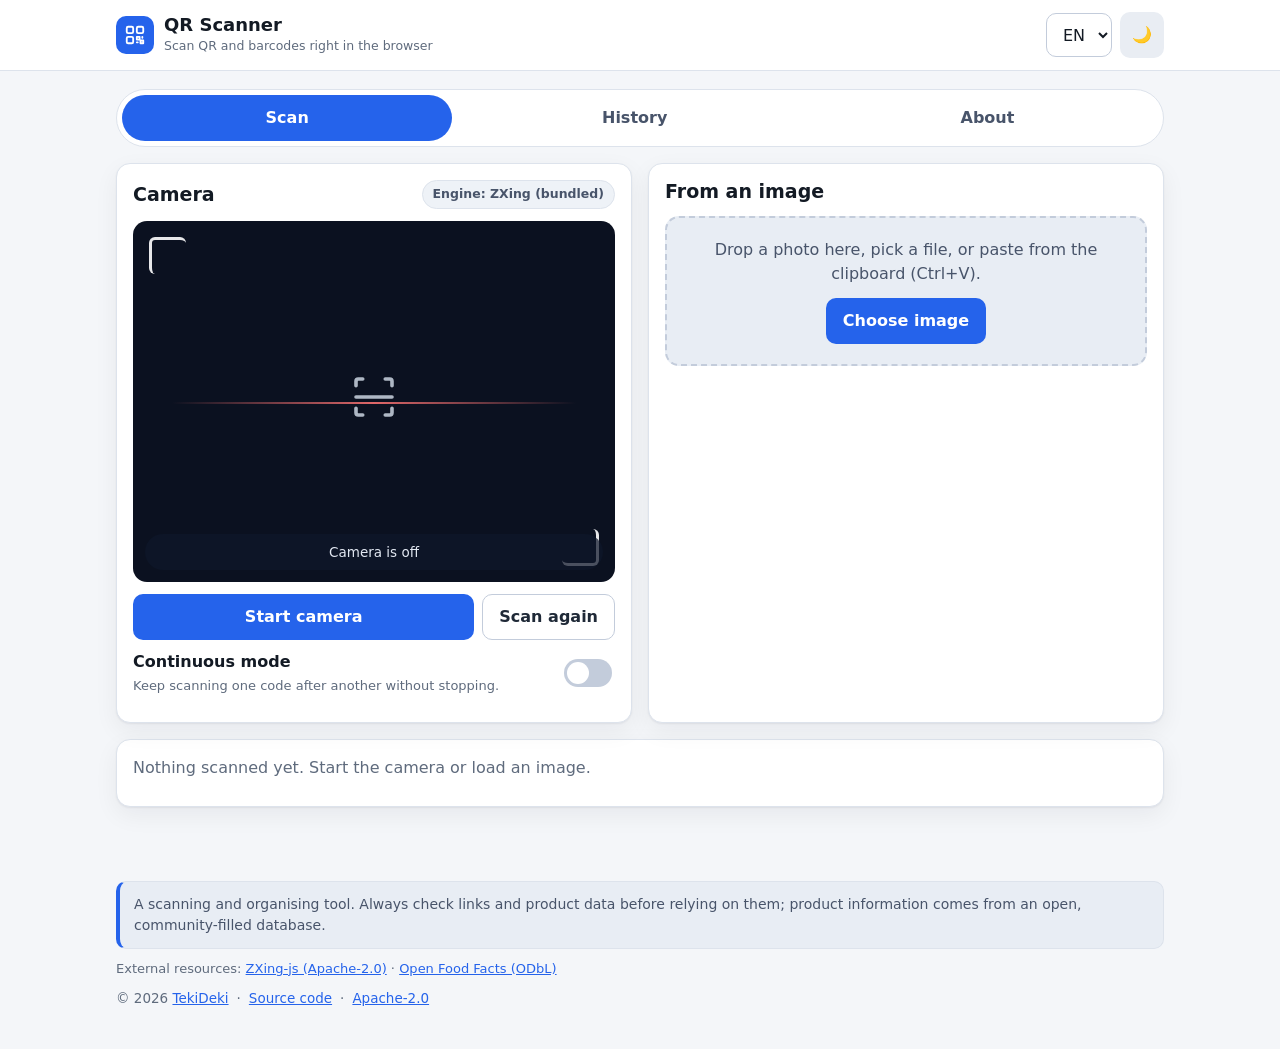
==== index.html @ 5eded7f5 "QR Scanner 1.0: universal QR and barcode scanner with Open Food Facts enrichment Single-file offline" ====
<!DOCTYPE html>
<html lang="en">
<head>
<meta charset="utf-8">
<meta name="viewport" content="width=device-width, initial-scale=1, viewport-fit=cover">
<title>QR Scanner - TekiDeki</title>
<meta name="description" content="Scan QR codes and barcodes in the browser, with product information from Open Food Facts. Local history, offline PWA, four languages.">
<meta name="author" content="TekiDeki">
<meta name="color-scheme" content="light dark">
<meta name="theme-color" content="#f4f6f9">
<meta name="format-detection" content="telephone=no">
<link rel="canonical" href="https://tekideki.github.io/QR-Scanner/">
<link rel="alternate" hreflang="ro" href="https://tekideki.github.io/QR-Scanner/?lang=ro">
<link rel="alternate" hreflang="en" href="https://tekideki.github.io/QR-Scanner/?lang=en">
<link rel="alternate" hreflang="sr-Latn" href="https://tekideki.github.io/QR-Scanner/?lang=sr-Latn">
<link rel="alternate" hreflang="sr-Cyrl" href="https://tekideki.github.io/QR-Scanner/?lang=sr-Cyrl">
<link rel="alternate" hreflang="x-default" href="https://tekideki.github.io/QR-Scanner/">
<link rel="icon" href="./favicon.ico" sizes="any">
<link rel="icon" href="./icon-192.png" type="image/png" sizes="192x192">
<link rel="apple-touch-icon" href="./apple-touch-icon.png">
<link rel="manifest" href="./manifest.json">
<meta property="og:type" content="website">
<meta property="og:site_name" content="QR Scanner - TekiDeki">
<meta property="og:title" content="QR Scanner - TekiDeki">
<meta property="og:description" content="Scan QR codes and barcodes in the browser, with product information from Open Food Facts. Local history, offline PWA, four languages.">
<meta property="og:url" content="https://tekideki.github.io/QR-Scanner/">
<meta property="og:image" content="https://tekideki.github.io/QR-Scanner/og-image.png">
<meta property="og:image:width" content="1200">
<meta property="og:image:height" content="630">
<meta property="og:locale" content="ro_RO">
<meta property="og:locale:alternate" content="en_GB">
<meta name="twitter:card" content="summary_large_image">
<meta name="twitter:title" content="QR Scanner - TekiDeki">
<meta name="twitter:description" content="Scan QR codes and barcodes in the browser, with product information from Open Food Facts.">
<meta name="twitter:image" content="https://tekideki.github.io/QR-Scanner/og-image.png">
<script type="application/ld+json">
{
  "@context": "https://schema.org",
  "@type": "WebApplication",
  "name": "QR Scanner",
  "url": "https://tekideki.github.io/QR-Scanner/",
  "description": "Browser QR and barcode scanner with local history, offline support and optional product information from Open Food Facts.",
  "applicationCategory": "UtilitiesApplication",
  "operatingSystem": "Any",
  "browserRequirements": "Requires JavaScript. Camera scanning needs a secure context (HTTPS).",
  "softwareVersion": "1.0",
  "isAccessibleForFree": true,
  "inLanguage": ["ro", "en", "sr-Latn", "sr-Cyrl"],
  "featureList": [
    "QR and barcode scanning with the camera (native BarcodeDetector where available, bundled ZXing otherwise)",
    "Scanning from images: file picker, drag and drop, clipboard paste",
    "Content type detection: link, WiFi, contact, email, phone, SMS, location, product",
    "Product information from Open Food Facts with local cache and offline fallback",
    "Local scan history with search, filters, JSON export and import",
    "Installable offline PWA in four languages"
  ],
  "author": { "@type": "Person", "name": "Kristian Mario Miskovic", "alternateName": "TekiDeki", "url": "https://github.com/TekiDeki" },
  "license": "https://www.apache.org/licenses/LICENSE-2.0",
  "offers": { "@type": "Offer", "price": "0", "priceCurrency": "EUR" }
}
</script>
<script>
/* Applied before the first paint: saved or system theme, with no flash. */
(function () {
  try {
    var dark = null;
    var raw = localStorage.getItem('qr_scanner_settings_v1');
    if (raw) { var parsed = JSON.parse(raw); if (parsed && typeof parsed.dark === 'boolean') dark = parsed.dark; }
    if (dark === null) dark = !!(window.matchMedia && window.matchMedia('(prefers-color-scheme: dark)').matches);
    document.documentElement.setAttribute('data-theme', dark ? 'dark' : 'light');
    var meta = document.querySelector('meta[name="theme-color"]');
    if (meta) meta.setAttribute('content', dark ? '#0f172a' : '#f4f6f9');
  } catch (e) {}
})();
</script>
<style>
/* QR-Scanner · TekiDeki - single-file application styles
 * SPDX-License-Identifier: Apache-2.0
 * Copyright 2026 Kristian Mario Miskovic (TekiDeki)
 */
/* hidden must win over component display rules (buttons are flex/inline-flex) */
[hidden] { display: none !important; }

:root {
  --primary: #2563eb;
  --primary-hover: #1d4ed8;
  --primary-soft: #dbeafe;
  --accent-ink: #1e40af;
  --bg: #f4f6f9;
  --bg-soft: #e8edf4;
  --card-bg: #ffffff;
  --link: #2563eb;
  --link-hover: #1d4ed8;
  --text: #131a24;
  --text-soft: #48546a;
  --text-muted: #5f6b7d;
  --border: #dde3ec;
  --border-strong: #c3ccdb;
  --secondary: #e9edf3;
  --secondary-text: #1f2937;
  --danger: #dc2626;
  --danger-hover: #b91c1c;
  --danger-bg: #fee2e2;
  --danger-text: #7f1d1d;
  --danger-border: #fca5a5;
  --pos: #15803d;
  --neg: #b91c1c;
  --warn-bg: #fef3c7;
  --warn-text: #78350f;
  --warn-border: #fcd34d;
  --info-bg: #e0e7ff;
  --info-text: #312e81;
  --info-border: #a5b4fc;
  --tag-bg: #eef2f7;
  --shadow: 0 1px 2px rgba(15, 23, 42, 0.06), 0 8px 24px rgba(15, 23, 42, 0.06);
  --radius: 14px;
  --radius-sm: 10px;
  --scanner-frame: rgba(255, 255, 255, 0.9);
  color-scheme: light;
}

[data-theme="dark"] {
  --primary: #2f6fe4;
  --primary-hover: #285fcc;
  --primary-soft: #1e3a8a;
  --accent-ink: #dbeafe;
  --bg: #0f172a;
  --bg-soft: #131f36;
  --card-bg: #18213a;
  --link: #8ab4f8;
  --link-hover: #a5c8ff;
  --text: #e9eef7;
  --text-soft: #b6c1d6;
  --text-muted: #8b97ad;
  --border: #27324e;
  --border-strong: #3a4767;
  --secondary: #24304c;
  --secondary-text: #e9eef7;
  --danger: #dc2626;
  --danger-hover: #b91c1c;
  --danger-bg: #4c1d1d;
  --danger-text: #fecaca;
  --danger-border: #7f1d1d;
  --pos: #4ade80;
  --neg: #fca5a5;
  --warn-bg: #453208;
  --warn-text: #fde68a;
  --warn-border: #a16207;
  --info-bg: #24304c;
  --info-text: #c7d2fe;
  --info-border: #4f46e5;
  --tag-bg: #23304d;
  --shadow: 0 1px 2px rgba(0, 0, 0, 0.4), 0 10px 30px rgba(0, 0, 0, 0.35);
  --scanner-frame: rgba(255, 255, 255, 0.85);
  color-scheme: dark;
}

* { box-sizing: border-box; }

html { scroll-behavior: smooth; }

body {
  margin: 0;
  background: var(--bg);
  color: var(--text);
  font-family: system-ui, -apple-system, "Segoe UI", Roboto, "Helvetica Neue", Arial, sans-serif;
  font-size: 16px;
  line-height: 1.5;
  -webkit-text-size-adjust: 100%;
}

h1, h2, h3 { line-height: 1.25; margin: 0 0 10px; }
h1 { font-size: 22px; }
h2 { font-size: 19px; }
h3 { font-size: 16px; }
p { margin: 0 0 10px; }
a { color: var(--link); }
a:hover { color: var(--link-hover); }

.sr-only {
  position: absolute; width: 1px; height: 1px; padding: 0; margin: -1px;
  overflow: hidden; clip: rect(0 0 0 0); white-space: nowrap; border: 0;
}

.skip-link {
  position: absolute; left: -9999px; top: 0; z-index: 400;
  background: var(--primary); color: #fff; padding: 10px 16px;
  border-radius: 0 0 8px 0; font-weight: 600; text-decoration: none;
}
.skip-link:focus { left: 0; color: #fff; }

:focus-visible {
  outline: 3px solid var(--primary);
  outline-offset: 2px;
  border-radius: 4px;
}

/* ---------- Layout ---------- */
.app-header {
  background: var(--card-bg);
  border-bottom: 1px solid var(--border);
  position: sticky;
  top: 0;
  z-index: 60;
}
.app-header-inner {
  max-width: 1080px;
  margin: 0 auto;
  padding: 12px 16px;
  display: flex;
  align-items: center;
  gap: 12px;
  flex-wrap: wrap;
}
.brand { display: flex; align-items: center; gap: 10px; margin-right: auto; }
.brand-icon {
  width: 38px; height: 38px; border-radius: 10px;
  background: var(--primary); color: #fff;
  display: grid; place-items: center; flex: none;
}
.brand-text h1 { font-size: 18px; margin: 0; }
.brand-text p { margin: 0; font-size: 12.5px; color: var(--text-muted); }

.header-controls { display: flex; align-items: center; gap: 8px; }
select, input[type="search"], input[type="text"], textarea {
  font: inherit;
  color: var(--text);
  background: var(--card-bg);
  border: 1px solid var(--border-strong);
  border-radius: var(--radius-sm);
  padding: 9px 12px;
  min-height: 44px;
}
select { padding-right: 8px; }
input[type="search"] { width: 100%; }

button, .button {
  font: inherit;
  font-weight: 600;
  cursor: pointer;
  border: 1px solid transparent;
  border-radius: var(--radius-sm);
  min-height: 44px;
  padding: 10px 16px;
  background: var(--secondary);
  color: var(--secondary-text);
  transition: background 0.15s, opacity 0.15s, transform 0.05s;
  text-decoration: none;
  display: inline-flex;
  align-items: center;
  justify-content: center;
  gap: 8px;
}
button:hover, .button:hover { filter: brightness(0.97); }
button:active { transform: translateY(1px); }
button:disabled { opacity: 0.55; cursor: not-allowed; }
.btn-primary { background: var(--primary); color: #fff; }
.btn-primary:hover { background: var(--primary-hover); filter: none; }
.btn-danger { background: var(--danger); color: #fff; }
.btn-danger:hover { background: var(--danger-hover); filter: none; }
.btn-ghost { background: transparent; border-color: var(--border-strong); }
.btn-icon {
  min-width: 44px; padding: 10px; background: var(--secondary);
}
.btn-icon[aria-pressed="true"] { background: var(--primary); color: #fff; }
.btn-sm { min-height: 38px; padding: 7px 12px; font-size: 14px; }

.container { max-width: 1080px; margin: 0 auto; padding: 18px 16px 40px; }

/* ---------- Tabs ---------- */
.tabs {
  display: flex;
  gap: 6px;
  background: var(--card-bg);
  border: 1px solid var(--border);
  border-radius: 999px;
  padding: 5px;
  margin-bottom: 16px;
  overflow-x: auto;
}
.tabs button {
  flex: 1 1 auto;
  border-radius: 999px;
  background: transparent;
  min-height: 42px;
  white-space: nowrap;
  color: var(--text-soft);
}
.tabs button[aria-selected="true"] {
  background: var(--primary);
  color: #fff;
}

/* ---------- Cards ---------- */
.card {
  background: var(--card-bg);
  border: 1px solid var(--border);
  border-radius: var(--radius);
  padding: 16px;
  margin-bottom: 16px;
  box-shadow: var(--shadow);
}
.card > h2 { display: flex; align-items: center; gap: 8px; }
.card-head {
  display: flex; align-items: center; gap: 10px;
  flex-wrap: wrap; justify-content: space-between; margin-bottom: 12px;
}
.card-head h2 { margin: 0; }
.muted { color: var(--text-muted); }
.small { font-size: 13px; }
.grid-2 { display: grid; grid-template-columns: 1fr; gap: 16px; }
@media (min-width: 860px) { .grid-2 { grid-template-columns: 1fr 1fr; } }

/* ---------- Scanner ---------- */
.scanner-shell {
  position: relative;
  background: #0b1120;
  border-radius: var(--radius);
  overflow: hidden;
  aspect-ratio: 4 / 3;
  display: grid;
  place-items: center;
}
.scanner-shell video {
  width: 100%; height: 100%; object-fit: cover; display: block;
}
.scanner-placeholder {
  color: #cbd5e1; text-align: center; padding: 24px;
}
.scanner-placeholder svg { display: block; margin: 0 auto 10px; opacity: 0.85; }
.scanner-frame {
  position: absolute; inset: 0; pointer-events: none;
}
.scanner-frame::before,
.scanner-frame::after {
  content: ""; position: absolute; width: 34px; height: 34px;
  border: 3px solid var(--scanner-frame); border-radius: 6px;
}
.scanner-frame::before { top: 16px; left: 16px; border-right: 0; border-bottom: 0; }
.scanner-frame::after { bottom: 16px; right: 16px; border-left: 0; border-top: 0; }
.scanner-laser {
  position: absolute; left: 8%; right: 8%; height: 2px;
  background: linear-gradient(90deg, transparent, #f87171, transparent);
  top: 50%; opacity: 0.9;
  animation: laser 2.4s ease-in-out infinite;
}
@keyframes laser {
  0%, 100% { top: 18%; }
  50% { top: 82%; }
}
@media (prefers-reduced-motion: reduce) {
  .scanner-laser { animation: none; top: 50%; }
  html { scroll-behavior: auto; }
}
.scanner-status {
  position: absolute; left: 12px; bottom: 12px; right: 12px;
  background: rgba(15, 23, 42, 0.72); color: #e2e8f2;
  padding: 8px 12px; border-radius: 999px; font-size: 13.5px;
  text-align: center;
}
.scanner-controls {
  display: flex; gap: 8px; flex-wrap: wrap; margin-top: 12px;
}
.scanner-controls .btn-primary { flex: 1 1 180px; }

.drop-zone {
  border: 2px dashed var(--border-strong);
  border-radius: var(--radius);
  padding: 20px 16px;
  text-align: center;
  background: var(--bg-soft);
  transition: border-color 0.15s, background 0.15s;
}
.drop-zone.dragover { border-color: var(--primary); background: var(--primary-soft); }
[data-theme="dark"] .drop-zone.dragover { background: var(--primary-soft); }
.drop-zone p { margin-bottom: 12px; color: var(--text-soft); }

/* ---------- Result ---------- */
.result-head {
  display: flex; align-items: flex-start; gap: 10px;
  justify-content: space-between; flex-wrap: wrap;
}
.badges { display: flex; gap: 6px; flex-wrap: wrap; }
.badge {
  display: inline-flex; align-items: center; gap: 6px;
  background: var(--tag-bg); color: var(--text-soft);
  border: 1px solid var(--border);
  border-radius: 999px; padding: 4px 10px;
  font-size: 12.5px; font-weight: 600; white-space: nowrap;
}
.badge-type { background: var(--primary-soft); color: var(--accent-ink); border-color: transparent; }
[data-theme="dark"] .badge-type { background: var(--primary-soft); color: #dbeafe; }
.code-value {
  font-family: ui-monospace, SFMono-Regular, Menlo, Consolas, monospace;
  font-size: 15px;
  background: var(--bg-soft);
  border: 1px solid var(--border);
  border-radius: var(--radius-sm);
  padding: 12px;
  word-break: break-all;
  white-space: pre-wrap;
  max-height: 220px;
  overflow: auto;
  margin: 12px 0;
}
.kv { display: grid; grid-template-columns: minmax(90px, 150px) 1fr; gap: 6px 12px; margin: 10px 0 0; }
.kv dt { color: var(--text-muted); font-size: 13.5px; }
.kv dd { margin: 0; word-break: break-word; }
.actions { display: flex; gap: 8px; flex-wrap: wrap; margin-top: 12px; }
.actions button, .actions .button { flex: 1 1 auto; min-width: 140px; }

.product {
  display: grid; grid-template-columns: 92px 1fr; gap: 14px; margin-top: 12px;
}
.product img {
  width: 92px; height: 92px; object-fit: contain;
  background: #fff; border: 1px solid var(--border); border-radius: var(--radius-sm);
}
.nutri {
  display: inline-grid; place-items: center;
  width: 30px; height: 30px; border-radius: 8px;
  font-weight: 800; color: #fff; text-transform: uppercase;
}
.nutri-a { background: #038141; }
.nutri-b { background: #85bb2f; }
.nutri-c { background: #fecb02; color: #3d3000; }
.nutri-d { background: #ee8100; }
.nutri-e { background: #e63e11; }
.nutri-unknown { background: var(--tag-bg); color: var(--text-muted); }
details.ingredients { margin-top: 10px; }
details.ingredients summary { cursor: pointer; font-weight: 600; }

/* ---------- History ---------- */
.filters { display: flex; gap: 8px; flex-wrap: wrap; margin: 12px 0; }
.filters button {
  border-radius: 999px; min-height: 38px; padding: 6px 14px; font-size: 14px;
}
.filters button[aria-pressed="true"] { background: var(--primary); color: #fff; }
.history-list { list-style: none; margin: 0; padding: 0; display: grid; gap: 10px; }
.history-item {
  border: 1px solid var(--border);
  border-radius: var(--radius-sm);
  padding: 12px;
  display: grid;
  grid-template-columns: 1fr auto;
  gap: 8px 12px;
  background: var(--card-bg);
}
.history-item:hover { border-color: var(--border-strong); }
.history-main { min-width: 0; }
.history-title {
  font-weight: 600;
  overflow: hidden; text-overflow: ellipsis; white-space: nowrap;
}
.history-code {
  font-family: ui-monospace, SFMono-Regular, Menlo, Consolas, monospace;
  font-size: 12.5px; color: var(--text-muted);
  overflow: hidden; text-overflow: ellipsis; white-space: nowrap;
}
.history-meta { display: flex; gap: 8px; flex-wrap: wrap; align-items: center; margin-top: 4px; }
.history-actions { display: flex; gap: 6px; align-items: center; }
.empty-state { text-align: center; color: var(--text-muted); padding: 28px 12px; }

/* ---------- Banner / toast / dialog ---------- */
.status-banner {
  display: flex; flex-wrap: wrap; gap: 10px;
  align-items: center; justify-content: space-between;
  background: var(--warn-bg); color: var(--warn-text);
  border: 1px solid var(--warn-border);
  border-radius: var(--radius); padding: 12px 14px;
  margin-bottom: 16px; font-size: 14px;
}
.status-banner[hidden] { display: none; }
.status-banner.danger { background: var(--danger-bg); color: var(--danger-text); border-color: var(--danger-border); }
.status-banner.info { background: var(--info-bg); color: var(--info-text); border-color: var(--info-border); }
.status-text { flex: 1 1 260px; }
.status-actions { display: flex; gap: 8px; flex-wrap: wrap; }

.toast {
  position: fixed; left: 50%; bottom: calc(20px + env(safe-area-inset-bottom));
  transform: translateX(-50%) translateY(12px);
  background: var(--text); color: var(--card-bg);
  padding: 10px 16px; border-radius: 10px;
  font-size: 14px; font-weight: 600;
  box-shadow: 0 8px 24px rgba(0, 0, 0, 0.25);
  opacity: 0; transition: opacity 0.2s, transform 0.2s;
  z-index: 250; max-width: calc(100vw - 32px); text-align: center;
}
.toast[hidden] { display: none; }
.toast.show { opacity: 1; transform: translateX(-50%) translateY(0); }

.app-dialog {
  position: fixed; inset: 0; margin: auto;
  width: fit-content; max-width: min(460px, calc(100vw - 32px));
  max-height: calc(100vh - 40px); overflow: auto;
  border: 1px solid var(--border-strong);
  border-radius: var(--radius);
  background: var(--card-bg); color: var(--text);
  padding: 20px; box-shadow: 0 20px 60px rgba(0, 0, 0, 0.35);
}
.app-dialog::backdrop { background: rgba(0, 0, 0, 0.55); }
.app-dialog h2 { margin: 0 0 10px; font-size: 18px; }
.app-dialog p { margin: 0 0 16px; font-size: 14px; line-height: 1.55; color: var(--text-soft); }
.app-dialog-actions { display: flex; gap: 10px; justify-content: flex-end; flex-wrap: wrap; }

.spinner {
  width: 18px; height: 18px; border-radius: 50%;
  border: 2px solid var(--border-strong); border-top-color: var(--primary);
  animation: spin 0.8s linear infinite; display: inline-block; vertical-align: -3px;
}
@keyframes spin { to { transform: rotate(360deg); } }
@media (prefers-reduced-motion: reduce) { .spinner { animation-duration: 2s; } }

.flash { animation: flash 0.5s ease-out; }
@keyframes flash { from { box-shadow: 0 0 0 4px var(--pos); } to { box-shadow: var(--shadow); } }
@media (prefers-reduced-motion: reduce) { .flash { animation: none; } }

.switch-row {
  display: flex; align-items: center; justify-content: space-between;
  gap: 12px; padding: 10px 0; border-bottom: 1px solid var(--border);
}
.switch-row:last-of-type { border-bottom: 0; }
.switch-row label { font-weight: 600; }
.switch-row .hint { color: var(--text-muted); font-size: 13px; margin: 2px 0 0; }
input[type="checkbox"].switch {
  appearance: none; width: 48px; height: 28px; border-radius: 999px;
  background: var(--border-strong); position: relative; cursor: pointer;
  transition: background 0.15s; flex: none; border: 0; min-height: 0;
}
input[type="checkbox"].switch::after {
  content: ""; position: absolute; top: 3px; left: 3px;
  width: 22px; height: 22px; border-radius: 50%; background: #fff;
  transition: transform 0.15s;
}
input[type="checkbox"].switch:checked { background: var(--primary); }
input[type="checkbox"].switch:checked::after { transform: translateX(20px); }

.notice {
  background: var(--bg-soft);
  border: 1px solid var(--border);
  border-left: 4px solid var(--primary);
  border-radius: var(--radius-sm);
  padding: 12px 14px;
  font-size: 14px;
  color: var(--text-soft);
}
.notice strong { color: var(--text); }

/* ---------- About / donate / footer ---------- */
.about-list { margin: 0; padding-left: 20px; color: var(--text-soft); }
.about-list li { margin-bottom: 6px; }
.donate-card { text-align: center; padding: 18px 16px; }
.donate-card .button { background: var(--primary); color: #fff; }
.kbd {
  font-family: ui-monospace, SFMono-Regular, Menlo, Consolas, monospace;
  background: var(--tag-bg); border: 1px solid var(--border);
  border-bottom-width: 2px; border-radius: 6px; padding: 1px 6px; font-size: 13px;
}

.app-footer {
  max-width: 1080px; margin: 0 auto;
  padding: 18px 16px 40px;
  color: var(--text-muted); font-size: 13.5px;
}
.app-footer .credits { display: flex; gap: 8px; flex-wrap: wrap; align-items: center; }
.app-footer .credits a { color: var(--text-soft); }
.app-footer .attribution { margin-top: 8px; }
.tekideki-credits { display: flex; gap: 8px; flex-wrap: wrap; align-items: center; }

@media (max-width: 480px) {
  .product { grid-template-columns: 72px 1fr; }
  .product img { width: 72px; height: 72px; }
  .kv { grid-template-columns: 1fr; gap: 2px 0; }
  .kv dt { margin-top: 6px; }
  .history-item { grid-template-columns: 1fr; }
  .history-actions { justify-content: flex-start; }
  .actions button, .actions .button { min-width: 0; flex: 1 1 45%; }
}

</style>
</head>
<body>
<a class="skip-link" href="#main" data-i18n="skip_to_content">Skip to content</a>

<header class="app-header">
  <div class="app-header-inner">
    <div class="brand">
      <span class="brand-icon" aria-hidden="true">
        <svg width="22" height="22" viewBox="0 0 24 24" fill="none" stroke="currentColor" stroke-width="2" stroke-linecap="round" stroke-linejoin="round" role="img" aria-hidden="true">
          <rect x="3" y="3" width="7" height="7" rx="1.5"></rect>
          <rect x="14" y="3" width="7" height="7" rx="1.5"></rect>
          <rect x="3" y="14" width="7" height="7" rx="1.5"></rect>
          <path d="M14 14h3v3h-3zM20 14v1M14 20h1M18 18h3v3h-3z"></path>
        </svg>
      </span>
      <div class="brand-text">
        <h1 data-i18n="app_title">QR Scanner</h1>
        <p data-i18n="app_subtitle">Scan QR and barcodes right in the browser</p>
      </div>
    </div>
    <div class="header-controls">
      <select id="langSelect" aria-label="Language">
        <option value="ro">RO</option>
        <option value="en">EN</option>
        <option value="sr-latn">SR</option>
        <option value="sr-cyrl">СР</option>
      </select>
      <button type="button" class="btn-icon" id="themeToggle" aria-pressed="false" aria-label="Toggle theme" title="Toggle theme">🌙</button>
    </div>
  </div>
</header>

<main class="container" id="main" tabindex="-1">
  <div class="status-banner" id="statusBanner" role="status" aria-live="polite" hidden>
    <div class="status-text" id="statusText"></div>
    <div class="status-actions" id="statusActions"></div>
  </div>

  <div class="tabs" role="tablist" aria-label="Sections">
    <button type="button" role="tab" id="tab-scan" data-tab="scan" aria-selected="true" aria-controls="panel-scan" data-i18n="tab_scan">Scan</button>
    <button type="button" role="tab" id="tab-history" data-tab="history" aria-selected="false" aria-controls="panel-history" tabindex="-1" data-i18n="tab_history">History</button>
    <button type="button" role="tab" id="tab-about" data-tab="about" aria-selected="false" aria-controls="panel-about" tabindex="-1" data-i18n="tab_about">About</button>
  </div>

  <!-- ============ SCAN ============ -->
  <section id="panel-scan" role="tabpanel" aria-labelledby="tab-scan" data-panel="scan" tabindex="0">
    <div class="grid-2">
      <div class="card">
        <div class="card-head">
          <h2 data-i18n="scanner_title">Camera</h2>
          <span class="badge" id="engineNote">Engine</span>
        </div>
        <div class="scanner-shell">
          <video id="video" playsinline muted hidden></video>
          <div class="scanner-placeholder" id="scannerPlaceholder">
            <svg width="54" height="54" viewBox="0 0 24 24" fill="none" stroke="currentColor" stroke-width="1.6" stroke-linecap="round" stroke-linejoin="round" aria-hidden="true">
              <path d="M4 7V5a1 1 0 0 1 1-1h2M17 4h2a1 1 0 0 1 1 1v2M20 17v2a1 1 0 0 1-1 1h-2M7 20H5a1 1 0 0 1-1-1v-2"></path>
              <path d="M4 12h16"></path>
            </svg>
          </div>
          <div class="scanner-frame" aria-hidden="true"></div>
          <div class="scanner-laser" aria-hidden="true" id="laser"></div>
          <div class="scanner-status" id="scannerStatus" data-i18n="scanner_idle">Camera is off</div>
        </div>
        <div class="scanner-controls">
          <button type="button" class="btn-primary" id="startCamera" data-i18n="start_camera">Start camera</button>
          <button type="button" class="btn-ghost" id="stopCamera" hidden data-i18n="stop_camera">Stop camera</button>
          <button type="button" class="btn-icon" id="torchToggle" aria-pressed="false" aria-label="Turn the light on" title="Turn the light on" hidden>🔆</button>
          <button type="button" class="btn-icon" id="switchCamera" aria-label="Switch camera" title="Switch camera" hidden>🔄</button>
          <button type="button" class="btn-ghost" id="scanAgain" data-i18n="scan_again">Scan again</button>
        </div>
        <div class="switch-row">
          <div>
            <label for="continuousToggle" data-i18n="continuous_mode">Continuous mode</label>
            <p class="hint" data-i18n="continuous_hint">Keep scanning one code after another without stopping.</p>
          </div>
          <input type="checkbox" class="switch" id="continuousToggle">
        </div>
        <p class="sr-only" role="status" aria-live="polite" id="scanAnnounce"></p>
      </div>

      <div class="card">
        <div class="card-head"><h2 data-i18n="image_title">From an image</h2></div>
        <div class="drop-zone" id="dropZone">
          <p data-i18n="image_hint">Drop a photo here, pick a file, or paste from the clipboard (Ctrl+V).</p>
          <button type="button" class="btn-primary" id="chooseImageBtn" data-i18n="choose_image">Choose image</button>
          <input type="file" id="imageInput" accept="image/*" aria-label="Choose an image containing a code to scan" data-i18n-aria="a11y_image_input" hidden>
        </div>
      </div>
    </div>

    <div class="card" id="resultCard">
      <div id="resultPanel"></div>
    </div>
  </section>

  <!-- ============ HISTORY ============ -->
  <section id="panel-history" role="tabpanel" aria-labelledby="tab-history" data-panel="history" tabindex="0" hidden>
    <div class="card">
      <div class="card-head">
        <h2 data-i18n="history_title">Scan history</h2>
        <span class="small muted" id="historyStats"></span>
      </div>
      <label class="sr-only" for="historySearch" data-i18n="history_search">Search the history</label>
      <input type="search" id="historySearch" data-i18n-placeholder="history_search" placeholder="Search the history" autocomplete="off">
      <div class="filters" role="group" aria-label="Filters">
        <button type="button" data-filter="all" aria-pressed="true" data-i18n="history_filter_all">All</button>
        <button type="button" data-filter="links" aria-pressed="false" data-i18n="history_filter_links">Links</button>
        <button type="button" data-filter="products" aria-pressed="false" data-i18n="history_filter_products">Products</button>
        <button type="button" data-filter="contacts" aria-pressed="false" data-i18n="history_filter_contacts">Contacts</button>
        <button type="button" data-filter="wifi" aria-pressed="false" data-i18n="history_filter_wifi">WiFi</button>
        <button type="button" data-filter="text" aria-pressed="false" data-i18n="history_filter_text">Text</button>
      </div>
      <p class="empty-state" id="historyEmpty" hidden>No scans yet.</p>
      <ul class="history-list" id="historyList"></ul>
      <div class="actions">
        <button type="button" class="btn-ghost" id="historyExport" data-i18n="history_export">Export JSON</button>
        <button type="button" class="btn-ghost" id="historyImportBtn" data-i18n="history_import">Import JSON</button>
        <input type="file" id="historyImportInput" accept="application/json,.json" aria-label="Choose a JSON file to import" data-i18n-aria="a11y_import_input" hidden>
        <button type="button" class="btn-danger" id="historyClear" data-i18n="history_clear">Clear the history</button>
      </div>
    </div>
  </section>

  <!-- ============ ABOUT ============ -->
  <section id="panel-about" role="tabpanel" aria-labelledby="tab-about" data-panel="about" tabindex="0" hidden>
    <div class="card">
      <h2 data-i18n="about_title">About</h2>
      <h3 data-i18n="about_what">What it does</h3>
      <p data-i18n="about_what_text"></p>
      <h3 data-i18n="about_privacy">Privacy</h3>
      <p data-i18n="about_privacy_text"></p>
      <h3 data-i18n="about_offline">Offline</h3>
      <p data-i18n="about_offline_text"></p>
      <h3 data-i18n="about_attr">External resources</h3>
      <p data-i18n="about_attr_text"></p>
      <h3 data-i18n="about_install">Install</h3>
      <p data-i18n="about_install_text"></p>
      <p>
        <button type="button" class="btn-ghost" id="installBtn" data-i18n="install_button">Install the app</button>
      </p>
      <h3 data-i18n="about_shortcuts">Shortcuts</h3>
      <p data-i18n="about_shortcuts_text"></p>
      <p class="small muted"><span class="kbd">Space</span> · <span class="kbd">Ctrl</span>+<span class="kbd">V</span> · <span class="kbd">1</span> <span class="kbd">2</span> <span class="kbd">3</span></p>
      <p data-i18n="about_license_text"></p>
    </div>

    <div class="card" id="settingsCard">
      <h2 data-i18n="settings_title">Settings</h2>
      <div class="switch-row">
        <div>
          <label for="enrichToggle" data-i18n="settings_enrich">Product enrichment via Open Food Facts</label>
          <p class="hint" data-i18n="settings_enrich_hint"></p>
        </div>
        <input type="checkbox" class="switch" id="enrichToggle" checked>
      </div>
      <div class="switch-row">
        <div><label for="vibrateToggle" data-i18n="settings_vibrate">Vibrate on detection</label></div>
        <input type="checkbox" class="switch" id="vibrateToggle" checked>
      </div>
      <div class="switch-row">
        <div><label for="soundToggle" data-i18n="settings_sound">Sound on detection</label></div>
        <input type="checkbox" class="switch" id="soundToggle" checked>
      </div>
      <div class="switch-row">
        <div>
          <label for="clearCache" data-i18n="settings_cache">Product cache</label>
          <p class="hint" id="cacheCount"></p>
        </div>
        <button type="button" class="btn-ghost btn-sm" id="clearCache" data-i18n="settings_clear_cache">Clear the cache</button>
      </div>
    </div>

    <div class="card donate-card">
      <p data-i18n="donate_text">Found it useful? You can support the project.</p>
      <p>
        <a class="button" href="https://paypal.me/TekiDeki" target="_blank" rel="noopener noreferrer" data-i18n="donate_button">Support the project</a>
      </p>
      <p class="small muted"><a href="https://github.com/sponsors/TekiDeki" target="_blank" rel="noopener noreferrer">GitHub Sponsors</a></p>
    </div>
  </section>
</main>

<footer class="app-footer">
  <p class="notice" data-i18n="disclaimer"></p>
  <p class="attribution small">
    <span data-i18n="about_attr">External resources</span>:
    <a href="https://github.com/zxing-js/library" target="_blank" rel="noopener noreferrer">ZXing-js (Apache-2.0)</a> ·
    <a href="https://world.openfoodfacts.org" target="_blank" rel="noopener noreferrer">Open Food Facts (ODbL)</a>
  </p>
  <div class="tekideki-credits">
    <span>© 2026 <a href="https://github.com/TekiDeki" target="_blank" rel="noopener noreferrer">TekiDeki</a></span>
    <span aria-hidden="true">·</span>
    <a href="https://github.com/TekiDeki/QR-Scanner" target="_blank" rel="noopener noreferrer" data-i18n="footer_source">Source code</a>
    <span aria-hidden="true">·</span>
    <a href="https://tekideki.github.io/QR-Scanner/LICENSE" target="_blank" rel="noopener noreferrer" data-i18n="footer_license">Apache-2.0</a>
  </div>
</footer>

<div class="toast" id="toast" role="status" aria-live="polite" aria-atomic="true" hidden></div>

<dialog class="app-dialog" id="appDialog" aria-labelledby="appDialogTitle">
  <h2 id="appDialogTitle"></h2>
  <p id="appDialogBody"></p>
  <div class="app-dialog-actions">
    <button type="button" class="btn-ghost" id="appDialogCancel" data-i18n="cancel">Cancel</button>
    <button type="button" class="btn-primary" id="appDialogConfirm" data-i18n="confirm">Continue</button>
  </div>
</dialog>

<script>
!function(t,e){"object"==typeof exports&&"undefined"!=typeof module?e(exports):"function"==typeof define&&define.amd?define(["exports"],e):e((t="undefined"!=typeof globalThis?globalThis:t||self).ZXing={})}(this,function(t){"use strict";var e,r,n=(e=function(t,r){return e=Object.setPrototypeOf||{__proto__:[]}instanceof Array&&function(t,e){t.__proto__=e}||function(t,e){for(var r in e)Object.prototype.hasOwnProperty.call(e,r)&&(t[r]=e[r])},e(t,r)},function(t,r){if("function"!=typeof r&&null!==r)throw new TypeError("Class extends value "+String(r)+" is not a constructor or null");function n(){this.constructor=t}e(t,r),t.prototype=null===r?Object.create(r):(n.prototype=r.prototype,new n)}),i=function(t){function e(e,r){var n,i,s,o=this.constructor,a=t.call(this,e,r)||this;return Object.defineProperty(a,"name",{value:o.name,enumerable:!1,configurable:!0}),n=a,i=o.prototype,(s=Object.setPrototypeOf)?s(n,i):n.__proto__=i,function(t,e){void 0===e&&(e=t.constructor);var r=Error.captureStackTrace;r&&r(t,e)}(a),a}return n(e,t),e}(Error);class s extends i{constructor(t=void 0){super(t),this.message=t}getKind(){return this.constructor.kind}}s.kind="Exception";class o extends s{}o.kind="ArgumentException";class a extends s{}a.kind="IllegalArgumentException";class h{constructor(t){if(this.binarizer=t,null===t)throw new a("Binarizer must be non-null.")}getWidth(){return this.binarizer.getWidth()}getHeight(){return this.binarizer.getHeight()}getBlackRow(t,e){return this.binarizer.getBlackRow(t,e)}getBlackMatrix(){return null!==this.matrix&&void 0!==this.matrix||(this.matrix=this.binarizer.getBlackMatrix()),this.matrix}isCropSupported(){return this.binarizer.getLuminanceSource().isCropSupported()}crop(t,e,r,n){const i=this.binarizer.getLuminanceSource().crop(t,e,r,n);return new h(this.binarizer.createBinarizer(i))}isRotateSupported(){return this.binarizer.getLuminanceSource().isRotateSupported()}rotateCounterClockwise(){const t=this.binarizer.getLuminanceSource().rotateCounterClockwise();return new h(this.binarizer.createBinarizer(t))}rotateCounterClockwise45(){const t=this.binarizer.getLuminanceSource().rotateCounterClockwise45();return new h(this.binarizer.createBinarizer(t))}toString(){try{return this.getBlackMatrix().toString()}catch(t){return""}}}class l extends s{static getChecksumInstance(){return new l}}l.kind="ChecksumException";class c{constructor(t){this.source=t}getLuminanceSource(){return this.source}getWidth(){return this.source.getWidth()}getHeight(){return this.source.getHeight()}}class d{static arraycopy(t,e,r,n,i){if(t===r&&e<n)for(n+=i-1,e+=i-1;i--;)r[n--]=t[e--];else for(;i--;)r[n++]=t[e++]}static currentTimeMillis(){return Date.now()}}class u extends s{}u.kind="IndexOutOfBoundsException";class g extends u{constructor(t=void 0,e=void 0){super(e),this.index=t,this.message=e}}g.kind="ArrayIndexOutOfBoundsException";class f{static fill(t,e){for(let r=0,n=t.length;r<n;r++)t[r]=e}static fillWithin(t,e,r,n){f.rangeCheck(t.length,e,r);for(let i=e;i<r;i++)t[i]=n}static rangeCheck(t,e,r){if(e>r)throw new a("fromIndex("+e+") > toIndex("+r+")");if(e<0)throw new g(e);if(r>t)throw new g(r)}static asList(...t){return t}static create(t,e,r){return Array.from({length:t}).map(t=>Array.from({length:e}).fill(r))}static createInt32Array(t,e,r){return Array.from({length:t}).map(t=>Int32Array.from({length:e}).fill(r))}static equals(t,e){if(!t)return!1;if(!e)return!1;if(!t.length)return!1;if(!e.length)return!1;if(t.length!==e.length)return!1;for(let r=0,n=t.length;r<n;r++)if(t[r]!==e[r])return!1;return!0}static hashCode(t){if(null===t)return 0;let e=1;for(const r of t)e=31*e+r;return e}static fillUint8Array(t,e){for(let r=0;r!==t.length;r++)t[r]=e}static copyOf(t,e){return t.slice(0,e)}static copyOfUint8Array(t,e){if(t.length<=e){const r=new Uint8Array(e);return r.set(t),r}return t.slice(0,e)}static copyOfRange(t,e,r){const n=r-e,i=new Int32Array(n);return d.arraycopy(t,e,i,0,n),i}static binarySearch(t,e,r){void 0===r&&(r=f.numberComparator);let n=0,i=t.length-1;for(;n<=i;){const s=i+n>>1,o=r(e,t[s]);if(o>0)n=s+1;else{if(!(o<0))return s;i=s-1}}return-n-1}static numberComparator(t,e){return t-e}}class w{static numberOfTrailingZeros(t){let e;if(0===t)return 32;let r=31;return e=t<<16,0!==e&&(r-=16,t=e),e=t<<8,0!==e&&(r-=8,t=e),e=t<<4,0!==e&&(r-=4,t=e),e=t<<2,0!==e&&(r-=2,t=e),r-(t<<1>>>31)}static numberOfLeadingZeros(t){if(0===t)return 32;let e=1;return t>>>16==0&&(e+=16,t<<=16),t>>>24==0&&(e+=8,t<<=8),t>>>28==0&&(e+=4,t<<=4),t>>>30==0&&(e+=2,t<<=2),e-=t>>>31,e}static toHexString(t){return t.toString(16)}static toBinaryString(t){return String(parseInt(String(t),2))}static bitCount(t){return t=(t=(858993459&(t-=t>>>1&1431655765))+(t>>>2&858993459))+(t>>>4)&252645135,t+=t>>>8,63&(t+=t>>>16)}static truncDivision(t,e){return Math.trunc(t/e)}static parseInt(t,e=void 0){return parseInt(t,e)}}w.MIN_VALUE_32_BITS=-2147483648,w.MAX_VALUE=Number.MAX_SAFE_INTEGER;class C{constructor(t,e){void 0===t?(this.size=0,this.bits=new Int32Array(1)):(this.size=t,this.bits=null==e?C.makeArray(t):e)}getSize(){return this.size}getSizeInBytes(){return Math.floor((this.size+7)/8)}ensureCapacity(t){if(t>32*this.bits.length){const e=C.makeArray(t);d.arraycopy(this.bits,0,e,0,this.bits.length),this.bits=e}}get(t){return!!(this.bits[Math.floor(t/32)]&1<<(31&t))}set(t){this.bits[Math.floor(t/32)]|=1<<(31&t)}flip(t){this.bits[Math.floor(t/32)]^=1<<(31&t)}getNextSet(t){const e=this.size;if(t>=e)return e;const r=this.bits;let n=Math.floor(t/32),i=r[n];i&=~((1<<(31&t))-1);const s=r.length;for(;0===i;){if(++n===s)return e;i=r[n]}const o=32*n+w.numberOfTrailingZeros(i);return o>e?e:o}getNextUnset(t){const e=this.size;if(t>=e)return e;const r=this.bits;let n=Math.floor(t/32),i=~r[n];i&=~((1<<(31&t))-1);const s=r.length;for(;0===i;){if(++n===s)return e;i=~r[n]}const o=32*n+w.numberOfTrailingZeros(i);return o>e?e:o}setBulk(t,e){this.bits[Math.floor(t/32)]=e}setRange(t,e){if(e<t||t<0||e>this.size)throw new a;if(e===t)return;e--;const r=Math.floor(t/32),n=Math.floor(e/32),i=this.bits;for(let s=r;s<=n;s++){const o=(2<<(s<n?31:31&e))-(1<<(s>r?0:31&t));i[s]|=o}}clear(){const t=this.bits.length,e=this.bits;for(let r=0;r<t;r++)e[r]=0}isRange(t,e,r){if(e<t||t<0||e>this.size)throw new a;if(e===t)return!0;e--;const n=Math.floor(t/32),i=Math.floor(e/32),s=this.bits;for(let o=n;o<=i;o++){const a=(2<<(o<i?31:31&e))-(1<<(o>n?0:31&t))&4294967295;if((s[o]&a)!==(r?a:0))return!1}return!0}appendBit(t){this.ensureCapacity(this.size+1),t&&(this.bits[Math.floor(this.size/32)]|=1<<(31&this.size)),this.size++}appendBits(t,e){if(e<0||e>32)throw new a("Num bits must be between 0 and 32");this.ensureCapacity(this.size+e);for(let r=e;r>0;r--)this.appendBit(1==(t>>r-1&1))}appendBitArray(t){const e=t.size;this.ensureCapacity(this.size+e);for(let r=0;r<e;r++)this.appendBit(t.get(r))}xor(t){if(this.size!==t.size)throw new a("Sizes don't match");const e=this.bits;for(let r=0,n=e.length;r<n;r++)e[r]^=t.bits[r]}toBytes(t,e,r,n){for(let i=0;i<n;i++){let n=0;for(let e=0;e<8;e++)this.get(t)&&(n|=1<<7-e),t++;e[r+i]=n}}getBitArray(){return this.bits}reverse(){const t=new Int32Array(this.bits.length),e=Math.floor((this.size-1)/32),r=e+1,n=this.bits;for(let i=0;i<r;i++){let r=n[i];r=r>>1&1431655765|(1431655765&r)<<1,r=r>>2&858993459|(858993459&r)<<2,r=r>>4&252645135|(252645135&r)<<4,r=r>>8&16711935|(16711935&r)<<8,r=r>>16&65535|(65535&r)<<16,t[e-i]=r}if(this.size!==32*r){const e=32*r-this.size;let n=t[0]>>>e;for(let i=1;i<r;i++){const r=t[i];n|=r<<32-e,t[i-1]=n,n=r>>>e}t[r-1]=n}this.bits=t}static makeArray(t){return new Int32Array(Math.floor((t+31)/32))}equals(t){if(!(t instanceof C))return!1;const e=t;return this.size===e.size&&f.equals(this.bits,e.bits)}hashCode(){return 31*this.size+f.hashCode(this.bits)}toString(){let t="";for(let e=0,r=this.size;e<r;e++)7&e||(t+=" "),t+=this.get(e)?"X":".";return t}clone(){return new C(this.size,this.bits.slice())}toArray(){let t=[];for(let e=0,r=this.size;e<r;e++)t.push(this.get(e));return t}}!function(t){t[t.OTHER=0]="OTHER",t[t.PURE_BARCODE=1]="PURE_BARCODE",t[t.POSSIBLE_FORMATS=2]="POSSIBLE_FORMATS",t[t.TRY_HARDER=3]="TRY_HARDER",t[t.CHARACTER_SET=4]="CHARACTER_SET",t[t.ALLOWED_LENGTHS=5]="ALLOWED_LENGTHS",t[t.ASSUME_CODE_39_CHECK_DIGIT=6]="ASSUME_CODE_39_CHECK_DIGIT",t[t.ENABLE_CODE_39_EXTENDED_MODE=7]="ENABLE_CODE_39_EXTENDED_MODE",t[t.ASSUME_GS1=8]="ASSUME_GS1",t[t.RETURN_CODABAR_START_END=9]="RETURN_CODABAR_START_END",t[t.NEED_RESULT_POINT_CALLBACK=10]="NEED_RESULT_POINT_CALLBACK",t[t.ALLOWED_EAN_EXTENSIONS=11]="ALLOWED_EAN_EXTENSIONS"}(r||(r={}));var A,E=r;class m extends s{static getFormatInstance(){return new m}}m.kind="FormatException",function(t){t[t.Cp437=0]="Cp437",t[t.ISO8859_1=1]="ISO8859_1",t[t.ISO8859_2=2]="ISO8859_2",t[t.ISO8859_3=3]="ISO8859_3",t[t.ISO8859_4=4]="ISO8859_4",t[t.ISO8859_5=5]="ISO8859_5",t[t.ISO8859_6=6]="ISO8859_6",t[t.ISO8859_7=7]="ISO8859_7",t[t.ISO8859_8=8]="ISO8859_8",t[t.ISO8859_9=9]="ISO8859_9",t[t.ISO8859_10=10]="ISO8859_10",t[t.ISO8859_11=11]="ISO8859_11",t[t.ISO8859_13=12]="ISO8859_13",t[t.ISO8859_14=13]="ISO8859_14",t[t.ISO8859_15=14]="ISO8859_15",t[t.ISO8859_16=15]="ISO8859_16",t[t.SJIS=16]="SJIS",t[t.Cp1250=17]="Cp1250",t[t.Cp1251=18]="Cp1251",t[t.Cp1252=19]="Cp1252",t[t.Cp1256=20]="Cp1256",t[t.UnicodeBigUnmarked=21]="UnicodeBigUnmarked",t[t.UTF8=22]="UTF8",t[t.ASCII=23]="ASCII",t[t.Big5=24]="Big5",t[t.GB18030=25]="GB18030",t[t.EUC_KR=26]="EUC_KR"}(A||(A={}));class I{constructor(t,e,r,...n){this.valueIdentifier=t,this.name=r,this.values="number"==typeof e?Int32Array.from([e]):e,this.otherEncodingNames=n,I.VALUE_IDENTIFIER_TO_ECI.set(t,this),I.NAME_TO_ECI.set(r,this);const i=this.values;for(let t=0,e=i.length;t!==e;t++){const e=i[t];I.VALUES_TO_ECI.set(e,this)}for(const t of n)I.NAME_TO_ECI.set(t,this)}getValueIdentifier(){return this.valueIdentifier}getName(){return this.name}getValue(){return this.values[0]}static getCharacterSetECIByValue(t){if(t<0||t>=900)throw new m("incorect value");const e=I.VALUES_TO_ECI.get(t);if(void 0===e)throw new m("incorect value");return e}static getCharacterSetECIByName(t){const e=I.NAME_TO_ECI.get(t);if(void 0===e)throw new m("incorect value");return e}equals(t){if(!(t instanceof I))return!1;const e=t;return this.getName()===e.getName()}}I.VALUE_IDENTIFIER_TO_ECI=new Map,I.VALUES_TO_ECI=new Map,I.NAME_TO_ECI=new Map,I.Cp437=new I(A.Cp437,Int32Array.from([0,2]),"Cp437"),I.ISO8859_1=new I(A.ISO8859_1,Int32Array.from([1,3]),"ISO-8859-1","ISO88591","ISO8859_1"),I.ISO8859_2=new I(A.ISO8859_2,4,"ISO-8859-2","ISO88592","ISO8859_2"),I.ISO8859_3=new I(A.ISO8859_3,5,"ISO-8859-3","ISO88593","ISO8859_3"),I.ISO8859_4=new I(A.ISO8859_4,6,"ISO-8859-4","ISO88594","ISO8859_4"),I.ISO8859_5=new I(A.ISO8859_5,7,"ISO-8859-5","ISO88595","ISO8859_5"),I.ISO8859_6=new I(A.ISO8859_6,8,"ISO-8859-6","ISO88596","ISO8859_6"),I.ISO8859_7=new I(A.ISO8859_7,9,"ISO-8859-7","ISO88597","ISO8859_7"),I.ISO8859_8=new I(A.ISO8859_8,10,"ISO-8859-8","ISO88598","ISO8859_8"),I.ISO8859_9=new I(A.ISO8859_9,11,"ISO-8859-9","ISO88599","ISO8859_9"),I.ISO8859_10=new I(A.ISO8859_10,12,"ISO-8859-10","ISO885910","ISO8859_10"),I.ISO8859_11=new I(A.ISO8859_11,13,"ISO-8859-11","ISO885911","ISO8859_11"),I.ISO8859_13=new I(A.ISO8859_13,15,"ISO-8859-13","ISO885913","ISO8859_13"),I.ISO8859_14=new I(A.ISO8859_14,16,"ISO-8859-14","ISO885914","ISO8859_14"),I.ISO8859_15=new I(A.ISO8859_15,17,"ISO-8859-15","ISO885915","ISO8859_15"),I.ISO8859_16=new I(A.ISO8859_16,18,"ISO-8859-16","ISO885916","ISO8859_16"),I.SJIS=new I(A.SJIS,20,"SJIS","Shift_JIS"),I.Cp1250=new I(A.Cp1250,21,"Cp1250","windows-1250"),I.Cp1251=new I(A.Cp1251,22,"Cp1251","windows-1251"),I.Cp1252=new I(A.Cp1252,23,"Cp1252","windows-1252"),I.Cp1256=new I(A.Cp1256,24,"Cp1256","windows-1256"),I.UnicodeBigUnmarked=new I(A.UnicodeBigUnmarked,25,"UnicodeBigUnmarked","UTF-16BE","UnicodeBig"),I.UTF8=new I(A.UTF8,26,"UTF8","UTF-8"),I.ASCII=new I(A.ASCII,Int32Array.from([27,170]),"ASCII","US-ASCII"),I.Big5=new I(A.Big5,28,"Big5"),I.GB18030=new I(A.GB18030,29,"GB18030","GB2312","EUC_CN","GBK"),I.EUC_KR=new I(A.EUC_KR,30,"EUC_KR","EUC-KR");class _ extends s{}_.kind="UnsupportedOperationException";class S{static decode(t,e){const r=this.encodingName(e);return this.customDecoder?this.customDecoder(t,r):"undefined"==typeof TextDecoder||this.shouldDecodeOnFallback(r)?this.decodeFallback(t,r):new TextDecoder(r).decode(t)}static shouldDecodeOnFallback(t){return!1}static encode(t,e){const r=this.encodingName(e);return this.customEncoder?this.customEncoder(t,r):"undefined"==typeof TextEncoder?this.encodeFallback(t):(new TextEncoder).encode(t)}static isBrowser(){return"undefined"!=typeof window&&"[object Window]"==={}.toString.call(window)}static encodingName(t){return"string"==typeof t?t:t.getName()}static encodingCharacterSet(t){return t instanceof I?t:I.getCharacterSetECIByName(t)}static decodeFallback(t,e){const r=this.encodingCharacterSet(e);if(S.isDecodeFallbackSupported(r)){let e="";for(let r=0,n=t.length;r<n;r++){let n=t[r].toString(16);n.length<2&&(n="0"+n),e+="%"+n}return decodeURIComponent(e)}if(r.equals(I.UnicodeBigUnmarked))return String.fromCharCode.apply(null,Array.from(new Uint16Array(t.buffer)));throw new _(`Encoding ${this.encodingName(e)} not supported by fallback.`)}static isDecodeFallbackSupported(t){return t.equals(I.UTF8)||t.equals(I.ISO8859_1)||t.equals(I.ASCII)}static encodeFallback(t){const e=btoa(unescape(encodeURIComponent(t))).split(""),r=[];for(let t=0;t<e.length;t++)r.push(e[t].charCodeAt(0));return new Uint8Array(r)}}class p{static castAsNonUtf8Char(t,e=null){const r=e?e.getName():this.ISO88591;return S.decode(new Uint8Array([t]),r)}static guessEncoding(t,e){if(null!=e&&void 0!==e.get(E.CHARACTER_SET))return e.get(E.CHARACTER_SET).toString();const r=t.length;let n=!0,i=!0,s=!0,o=0,a=0,h=0,l=0,c=0,d=0,u=0,g=0,f=0,w=0,C=0;const A=t.length>3&&239===t[0]&&187===t[1]&&191===t[2];for(let e=0;e<r&&(n||i||s);e++){const r=255&t[e];s&&(o>0?128&r?o--:s=!1:128&r&&(64&r?(o++,32&r?(o++,16&r?(o++,8&r?s=!1:l++):h++):a++):s=!1)),n&&(r>127&&r<160?n=!1:r>159&&(r<192||215===r||247===r)&&C++),i&&(c>0?r<64||127===r||r>252?i=!1:c--:128===r||160===r||r>239?i=!1:r>160&&r<224?(d++,g=0,u++,u>f&&(f=u)):r>127?(c++,u=0,g++,g>w&&(w=g)):(u=0,g=0))}return s&&o>0&&(s=!1),i&&c>0&&(i=!1),s&&(A||a+h+l>0)?p.UTF8:i&&(p.ASSUME_SHIFT_JIS||f>=3||w>=3)?p.SHIFT_JIS:n&&i?2===f&&2===d||10*C>=r?p.SHIFT_JIS:p.ISO88591:n?p.ISO88591:i?p.SHIFT_JIS:s?p.UTF8:p.PLATFORM_DEFAULT_ENCODING}static format(t,...e){let r=-1;return t.replace(/%(-)?(0?[0-9]+)?([.][0-9]+)?([#][0-9]+)?([scfpexd%])/g,function(t,n,i,s,o,a){if("%%"===t)return"%";if(void 0===e[++r])return;t=s?parseInt(s.substr(1)):void 0;let h,l=o?parseInt(o.substr(1)):void 0;switch(a){case"s":h=e[r];break;case"c":h=e[r][0];break;case"f":h=parseFloat(e[r]).toFixed(t);break;case"p":h=parseFloat(e[r]).toPrecision(t);break;case"e":h=parseFloat(e[r]).toExponential(t);break;case"x":h=parseInt(e[r]).toString(l||16);break;case"d":h=parseFloat(parseInt(e[r],l||10).toPrecision(t)).toFixed(0)}h="object"==typeof h?JSON.stringify(h):(+h).toString(l);let c=parseInt(i),d=i&&i[0]+""=="0"?"0":" ";for(;h.length<c;)h=void 0!==n?h+d:d+h;return h})}static getBytes(t,e){return S.encode(t,e)}static getCharCode(t,e=0){return t.charCodeAt(e)}static getCharAt(t){return String.fromCharCode(t)}}p.SHIFT_JIS=I.SJIS.getName(),p.GB2312="GB2312",p.ISO88591=I.ISO8859_1.getName(),p.EUC_JP="EUC_JP",p.UTF8=I.UTF8.getName(),p.PLATFORM_DEFAULT_ENCODING=p.UTF8,p.ASSUME_SHIFT_JIS=!1;class T{constructor(t=""){this.value=t}enableDecoding(t){return this.encoding=t,this}append(t){return"string"==typeof t?this.value+=t.toString():this.encoding?this.value+=p.castAsNonUtf8Char(t,this.encoding):this.value+=String.fromCharCode(t),this}appendChars(t,e,r){for(let n=e;e<e+r;n++)this.append(t[n]);return this}length(){return this.value.length}charAt(t){return this.value.charAt(t)}deleteCharAt(t){this.value=this.value.substr(0,t)+this.value.substring(t+1)}setCharAt(t,e){this.value=this.value.substr(0,t)+e+this.value.substr(t+1)}substring(t,e){return this.value.substring(t,e)}setLengthToZero(){this.value=""}toString(){return this.value}insert(t,e){this.value=this.value.substring(0,t)+e+this.value.substring(t)}}class R{constructor(t,e,r,n){if(this.width=t,this.height=e,this.rowSize=r,this.bits=n,null==e&&(e=t),this.height=e,t<1||e<1)throw new a("Both dimensions must be greater than 0");null==r&&(r=t+31>>5),this.rowSize=r,null==n&&(this.bits=new Int32Array(this.rowSize*this.height))}static parseFromBooleanArray(t){const e=t.length,r=t[0].length,n=new R(r,e);for(let i=0;i<e;i++){const e=t[i];for(let t=0;t<r;t++)e[t]&&n.set(t,i)}return n}static parseFromString(t,e,r){if(null===t)throw new a("stringRepresentation cannot be null");const n=new Array(t.length);let i=0,s=0,o=-1,h=0,l=0;for(;l<t.length;)if("\n"===t.charAt(l)||"\r"===t.charAt(l)){if(i>s){if(-1===o)o=i-s;else if(i-s!==o)throw new a("row lengths do not match");s=i,h++}l++}else if(t.substring(l,l+e.length)===e)l+=e.length,n[i]=!0,i++;else{if(t.substring(l,l+r.length)!==r)throw new a("illegal character encountered: "+t.substring(l));l+=r.length,n[i]=!1,i++}if(i>s){if(-1===o)o=i-s;else if(i-s!==o)throw new a("row lengths do not match");h++}const c=new R(o,h);for(let t=0;t<i;t++)n[t]&&c.set(Math.floor(t%o),Math.floor(t/o));return c}get(t,e){const r=e*this.rowSize+(t>>5);return!!(this.bits[r]>>>(31&t)&1)}set(t,e){const r=e*this.rowSize+(t>>5);this.bits[r]|=1<<(31&t)&4294967295}unset(t,e){const r=e*this.rowSize+(t>>5);this.bits[r]&=~(1<<(31&t)&4294967295)}flip(t,e){const r=e*this.rowSize+(t>>5);this.bits[r]^=1<<(31&t)&4294967295}xor(t){if(this.width!==t.getWidth()||this.height!==t.getHeight()||this.rowSize!==t.getRowSize())throw new a("input matrix dimensions do not match");const e=new C(1+(this.width>>5)),r=this.rowSize,n=this.bits;for(let i=0,s=this.height;i<s;i++){const s=i*r,o=t.getRow(i,e).getBitArray();for(let t=0;t<r;t++)n[s+t]^=o[t]}}clear(){this.bits.fill(0)}setRegion(t,e,r,n){if(e<0||t<0)throw new a("Left and top must be nonnegative");if(n<1||r<1)throw new a("Height and width must be at least 1");const i=t+r,s=e+n;if(s>this.height||i>this.width)throw new a("The region must fit inside the matrix");const o=this.rowSize,h=this.bits;for(let r=e;r<s;r++){const e=r*o;for(let r=t;r<i;r++)h[e+(r>>5)]|=1<<(31&r)&4294967295}}getRow(t,e){null==e||e.getSize()<this.width?e=new C(this.width):e.clear();const r=this.rowSize,n=this.bits,i=t*r;for(let t=0;t<r;t++)e.setBulk(32*t,n[i+t]);return e}setRow(t,e){d.arraycopy(e.getBitArray(),0,this.bits,t*this.rowSize,this.rowSize)}rotate180(){const t=this.getWidth(),e=this.getHeight();let r=new C(t),n=new C(t);for(let t=0,i=Math.floor((e+1)/2);t<i;t++)r=this.getRow(t,r),n=this.getRow(e-1-t,n),r.reverse(),n.reverse(),this.setRow(t,n),this.setRow(e-1-t,r)}getEnclosingRectangle(){const t=this.width,e=this.height,r=this.rowSize,n=this.bits;let i=t,s=e,o=-1,a=-1;for(let t=0;t<e;t++)for(let e=0;e<r;e++){const h=n[t*r+e];if(0!==h){if(t<s&&(s=t),t>a&&(a=t),32*e<i){let t=0;for(;!(h<<31-t&4294967295);)t++;32*e+t<i&&(i=32*e+t)}if(32*e+31>o){let t=31;for(;h>>>t===0;)t--;32*e+t>o&&(o=32*e+t)}}}return o<i||a<s?null:Int32Array.from([i,s,o-i+1,a-s+1])}getTopLeftOnBit(){const t=this.rowSize,e=this.bits;let r=0;for(;r<e.length&&0===e[r];)r++;if(r===e.length)return null;const n=r/t;let i=r%t*32;const s=e[r];let o=0;for(;!(s<<31-o&4294967295);)o++;return i+=o,Int32Array.from([i,n])}getBottomRightOnBit(){const t=this.rowSize,e=this.bits;let r=e.length-1;for(;r>=0&&0===e[r];)r--;if(r<0)return null;const n=Math.floor(r/t);let i=32*Math.floor(r%t);const s=e[r];let o=31;for(;s>>>o===0;)o--;return i+=o,Int32Array.from([i,n])}getWidth(){return this.width}getHeight(){return this.height}getRowSize(){return this.rowSize}equals(t){if(!(t instanceof R))return!1;const e=t;return this.width===e.width&&this.height===e.height&&this.rowSize===e.rowSize&&f.equals(this.bits,e.bits)}hashCode(){let t=this.width;return t=31*t+this.width,t=31*t+this.height,t=31*t+this.rowSize,t=31*t+f.hashCode(this.bits),t}toString(t="X ",e="  ",r="\n"){return this.buildToString(t,e,r)}buildToString(t,e,r){let n=new T;for(let i=0,s=this.height;i<s;i++){for(let r=0,s=this.width;r<s;r++)n.append(this.get(r,i)?t:e);n.append(r)}return n.toString()}clone(){return new R(this.width,this.height,this.rowSize,this.bits.slice())}}class N extends s{static getNotFoundInstance(){return new N}}N.kind="NotFoundException";class D extends c{constructor(t){super(t),this.luminances=D.EMPTY,this.buckets=new Int32Array(D.LUMINANCE_BUCKETS)}getBlackRow(t,e){const r=this.getLuminanceSource(),n=r.getWidth();null==e||e.getSize()<n?e=new C(n):e.clear(),this.initArrays(n);const i=r.getRow(t,this.luminances),s=this.buckets;for(let t=0;t<n;t++)s[(255&i[t])>>D.LUMINANCE_SHIFT]++;const o=D.estimateBlackPoint(s);if(n<3)for(let t=0;t<n;t++)(255&i[t])<o&&e.set(t);else{let t=255&i[0],r=255&i[1];for(let s=1;s<n-1;s++){const n=255&i[s+1];(4*r-t-n)/2<o&&e.set(s),t=r,r=n}}return e}getBlackMatrix(){const t=this.getLuminanceSource(),e=t.getWidth(),r=t.getHeight(),n=new R(e,r);this.initArrays(e);const i=this.buckets;for(let n=1;n<5;n++){const s=Math.floor(r*n/5),o=t.getRow(s,this.luminances),a=Math.floor(4*e/5);for(let t=Math.floor(e/5);t<a;t++){i[(255&o[t])>>D.LUMINANCE_SHIFT]++}}const s=D.estimateBlackPoint(i),o=t.getMatrix();for(let t=0;t<r;t++){const r=t*e;for(let i=0;i<e;i++){(255&o[r+i])<s&&n.set(i,t)}}return n}createBinarizer(t){return new D(t)}initArrays(t){this.luminances.length<t&&(this.luminances=new Uint8ClampedArray(t)),this.buckets.fill(0)}static estimateBlackPoint(t){const e=t.length;let r=0,n=0,i=0;for(let s=0;s<e;s++)t[s]>i&&(n=s,i=t[s]),t[s]>r&&(r=t[s]);let s=0,o=0;for(let r=0;r<e;r++){const e=r-n,i=t[r]*e*e;i>o&&(s=r,o=i)}if(n>s){const t=n;n=s,s=t}if(s-n<=e/16)throw new N;let a=s-1,h=-1;for(let e=s-1;e>n;e--){const i=e-n,o=i*i*(s-e)*(r-t[e]);o>h&&(a=e,h=o)}return a<<D.LUMINANCE_SHIFT}}D.LUMINANCE_BITS=5,D.LUMINANCE_SHIFT=8-D.LUMINANCE_BITS,D.LUMINANCE_BUCKETS=1<<D.LUMINANCE_BITS,D.EMPTY=Uint8ClampedArray.from([0]);class M extends D{constructor(t){super(t),this.matrix=null}getBlackMatrix(){if(null!==this.matrix)return this.matrix;const t=this.getLuminanceSource(),e=t.getWidth(),r=t.getHeight();if(e>=M.MINIMUM_DIMENSION&&r>=M.MINIMUM_DIMENSION){const n=t.getMatrix();let i=e>>M.BLOCK_SIZE_POWER;0!==(e&M.BLOCK_SIZE_MASK)&&i++;let s=r>>M.BLOCK_SIZE_POWER;0!==(r&M.BLOCK_SIZE_MASK)&&s++;const o=M.calculateBlackPoints(n,i,s,e,r),a=new R(e,r);M.calculateThresholdForBlock(n,i,s,e,r,o,a),this.matrix=a}else this.matrix=super.getBlackMatrix();return this.matrix}createBinarizer(t){return new M(t)}static calculateThresholdForBlock(t,e,r,n,i,s,o){const a=i-M.BLOCK_SIZE,h=n-M.BLOCK_SIZE;for(let i=0;i<r;i++){let l=i<<M.BLOCK_SIZE_POWER;l>a&&(l=a);const c=M.cap(i,2,r-3);for(let r=0;r<e;r++){let i=r<<M.BLOCK_SIZE_POWER;i>h&&(i=h);const a=M.cap(r,2,e-3);let d=0;for(let t=-2;t<=2;t++){const e=s[c+t];d+=e[a-2]+e[a-1]+e[a]+e[a+1]+e[a+2]}const u=d/25;M.thresholdBlock(t,i,l,u,n,o)}}}static cap(t,e,r){return t<e?e:t>r?r:t}static thresholdBlock(t,e,r,n,i,s){for(let o=0,a=r*i+e;o<M.BLOCK_SIZE;o++,a+=i)for(let i=0;i<M.BLOCK_SIZE;i++)(255&t[a+i])<=n&&s.set(e+i,r+o)}static calculateBlackPoints(t,e,r,n,i){const s=i-M.BLOCK_SIZE,o=n-M.BLOCK_SIZE,a=new Array(r);for(let i=0;i<r;i++){a[i]=new Int32Array(e);let r=i<<M.BLOCK_SIZE_POWER;r>s&&(r=s);for(let s=0;s<e;s++){let e=s<<M.BLOCK_SIZE_POWER;e>o&&(e=o);let h=0,l=255,c=0;for(let i=0,s=r*n+e;i<M.BLOCK_SIZE;i++,s+=n){for(let e=0;e<M.BLOCK_SIZE;e++){const r=255&t[s+e];h+=r,r<l&&(l=r),r>c&&(c=r)}if(c-l>M.MIN_DYNAMIC_RANGE)for(i++,s+=n;i<M.BLOCK_SIZE;i++,s+=n)for(let e=0;e<M.BLOCK_SIZE;e++)h+=255&t[s+e]}let d=h>>2*M.BLOCK_SIZE_POWER;if(c-l<=M.MIN_DYNAMIC_RANGE&&(d=l/2,i>0&&s>0)){const t=(a[i-1][s]+2*a[i][s-1]+a[i-1][s-1])/4;l<t&&(d=t)}a[i][s]=d}}return a}}M.BLOCK_SIZE_POWER=3,M.BLOCK_SIZE=1<<M.BLOCK_SIZE_POWER,M.BLOCK_SIZE_MASK=M.BLOCK_SIZE-1,M.MINIMUM_DIMENSION=5*M.BLOCK_SIZE,M.MIN_DYNAMIC_RANGE=24;class y{constructor(t,e){this.width=t,this.height=e}getWidth(){return this.width}getHeight(){return this.height}isCropSupported(){return!1}crop(t,e,r,n){throw new _("This luminance source does not support cropping.")}isRotateSupported(){return!1}rotateCounterClockwise(){throw new _("This luminance source does not support rotation by 90 degrees.")}rotateCounterClockwise45(){throw new _("This luminance source does not support rotation by 45 degrees.")}toString(){const t=new Uint8ClampedArray(this.width);let e=new T;for(let r=0;r<this.height;r++){const n=this.getRow(r,t);for(let t=0;t<this.width;t++){const r=255&n[t];let i;i=r<64?"#":r<128?"+":r<192?".":" ",e.append(i)}e.append("\n")}return e.toString()}}class O extends y{constructor(t){super(t.getWidth(),t.getHeight()),this.delegate=t}getRow(t,e){const r=this.delegate.getRow(t,e),n=this.getWidth();for(let t=0;t<n;t++)r[t]=255-(255&r[t]);return r}getMatrix(){const t=this.delegate.getMatrix(),e=this.getWidth()*this.getHeight(),r=new Uint8ClampedArray(e);for(let n=0;n<e;n++)r[n]=255-(255&t[n]);return r}isCropSupported(){return this.delegate.isCropSupported()}crop(t,e,r,n){return new O(this.delegate.crop(t,e,r,n))}isRotateSupported(){return this.delegate.isRotateSupported()}invert(){return this.delegate}rotateCounterClockwise(){return new O(this.delegate.rotateCounterClockwise())}rotateCounterClockwise45(){return new O(this.delegate.rotateCounterClockwise45())}}class b extends y{constructor(t,e=!1,r){super(t.width,t.height),this.canvas=t,this.tempCanvasElement=null,this.buffer=b.makeBufferFromCanvasImageData(t,e,r)}static makeBufferFromCanvasImageData(t,e=!1,r){const n=t.getContext("2d").getImageData(0,0,t.width,t.height);return b.toGrayscaleBuffer(n.data,t.width,t.height,e,r)}static toGrayscaleBuffer(t,e,r,n=!1,i){const s=e*r,o=i&&i.length>=s?i:new Uint8ClampedArray(s);b.FRAME_INDEX=!b.FRAME_INDEX;const a=!b.FRAME_INDEX&&n?255:0;for(let e=0,r=0,n=t.length;e<n;e+=4,r++){let n;if(0===t[e+3])n=255;else{n=306*t[e]+601*t[e+1]+117*t[e+2]+512>>10}o[r]=n^a}return o}getRow(t,e){if(t<0||t>=this.getHeight())throw new a("Requested row is outside the image: "+t);const r=this.getWidth(),n=t*r;return null===e?e=this.buffer.slice(n,n+r):(e.length<r&&(e=new Uint8ClampedArray(r)),e.set(this.buffer.subarray(n,n+r))),e}getMatrix(){return this.buffer}isCropSupported(){return!0}crop(t,e,r,n){return super.crop(t,e,r,n),this}isRotateSupported(){return!0}rotateCounterClockwise(){return this.rotate(-90),this}rotateCounterClockwise45(){return this.rotate(-45),this}getTempCanvasElement(){if(null===this.tempCanvasElement){const t=this.canvas.ownerDocument.createElement("canvas");t.width=this.canvas.width,t.height=this.canvas.height,this.tempCanvasElement=t}return this.tempCanvasElement}rotate(t){const e=this.getTempCanvasElement(),r=e.getContext("2d"),n=t*b.DEGREE_TO_RADIANS,i=this.canvas.width,s=this.canvas.height,o=Math.ceil(Math.abs(Math.cos(n))*i+Math.abs(Math.sin(n))*s),a=Math.ceil(Math.abs(Math.sin(n))*i+Math.abs(Math.cos(n))*s);return e.width=o,e.height=a,r.translate(o/2,a/2),r.rotate(n),r.drawImage(this.canvas,i/-2,s/-2),this.buffer=b.makeBufferFromCanvasImageData(e),this}invert(){return new O(this)}}b.DEGREE_TO_RADIANS=Math.PI/180,b.FRAME_INDEX=!0;class B{constructor(t,e,r){this.deviceId=t,this.label=e,this.kind="videoinput",this.groupId=r||void 0}toJSON(){return{kind:this.kind,groupId:this.groupId,deviceId:this.deviceId,label:this.label}}}var P=(globalThis||global||self||window?(globalThis||global||self||window||void 0).__awaiter:void 0)||function(t,e,r,n){return new(r||(r=Promise))(function(i,s){function o(t){try{h(n.next(t))}catch(t){s(t)}}function a(t){try{h(n.throw(t))}catch(t){s(t)}}function h(t){var e;t.done?i(t.value):(e=t.value,e instanceof r?e:new r(function(t){t(e)})).then(o,a)}h((n=n.apply(t,e||[])).next())})};class L{get hasNavigator(){return"undefined"!=typeof navigator}get isMediaDevicesSuported(){return this.hasNavigator&&!!navigator.mediaDevices}get canEnumerateDevices(){return!(!this.isMediaDevicesSuported||!navigator.mediaDevices.enumerateDevices)}get timeBetweenDecodingAttempts(){return this._timeBetweenDecodingAttempts}set timeBetweenDecodingAttempts(t){this._timeBetweenDecodingAttempts=t<0?0:t}set hints(t){this._hints=t||null}get hints(){return this._hints}constructor(t,e=500,r){this.reader=t,this.timeBetweenScansMillis=e,this._hints=r,this._stopContinuousDecode=!1,this._stopAsyncDecode=!1,this._timeBetweenDecodingAttempts=0}listVideoInputDevices(){return P(this,void 0,void 0,function*(){if(!this.hasNavigator)throw new Error("Can't enumerate devices, navigator is not present.");if(!this.canEnumerateDevices)throw new Error("Can't enumerate devices, method not supported.");const t=yield navigator.mediaDevices.enumerateDevices(),e=[];for(const r of t){const t="video"===r.kind?"videoinput":r.kind;if("videoinput"!==t)continue;const n={deviceId:r.deviceId||r.id,label:r.label||`Video device ${e.length+1}`,kind:t,groupId:r.groupId};e.push(n)}return e})}getVideoInputDevices(){return P(this,void 0,void 0,function*(){return(yield this.listVideoInputDevices()).map(t=>new B(t.deviceId,t.label))})}findDeviceById(t){return P(this,void 0,void 0,function*(){const e=yield this.listVideoInputDevices();return e?e.find(e=>e.deviceId===t):null})}decodeFromInputVideoDevice(t,e){return P(this,void 0,void 0,function*(){return yield this.decodeOnceFromVideoDevice(t,e)})}decodeOnceFromVideoDevice(t,e){return P(this,void 0,void 0,function*(){let r;this.reset(),r=t?{deviceId:{exact:t}}:{facingMode:"environment"};const n={video:r};return yield this.decodeOnceFromConstraints(n,e)})}decodeOnceFromConstraints(t,e){return P(this,void 0,void 0,function*(){const r=yield navigator.mediaDevices.getUserMedia(t);return yield this.decodeOnceFromStream(r,e)})}decodeOnceFromStream(t,e){return P(this,void 0,void 0,function*(){this.reset();const r=yield this.attachStreamToVideo(t,e);return yield this.decodeOnce(r)})}decodeFromInputVideoDeviceContinuously(t,e,r){return P(this,void 0,void 0,function*(){return yield this.decodeFromVideoDevice(t,e,r)})}decodeFromVideoDevice(t,e,r){return P(this,void 0,void 0,function*(){let n;n=t?{deviceId:{exact:t}}:{facingMode:"environment"};const i={video:n};return yield this.decodeFromConstraints(i,e,r)})}decodeFromConstraints(t,e,r){return P(this,void 0,void 0,function*(){const n=yield navigator.mediaDevices.getUserMedia(t);return yield this.decodeFromStream(n,e,r)})}decodeFromStream(t,e,r){return P(this,void 0,void 0,function*(){this.reset();const n=yield this.attachStreamToVideo(t,e);return yield this.decodeContinuously(n,r)})}stopAsyncDecode(){this._stopAsyncDecode=!0}stopContinuousDecode(){this._stopContinuousDecode=!0}attachStreamToVideo(t,e){return P(this,void 0,void 0,function*(){const r=this.prepareVideoElement(e);return this.addVideoSource(r,t),this.videoElement=r,this.stream=t,yield this.playVideoOnLoadAsync(r),r})}playVideoOnLoadAsync(t){return new Promise((e,r)=>this.playVideoOnLoad(t,()=>e()))}playVideoOnLoad(t,e){this.videoEndedListener=()=>this.stopStreams(),this.videoCanPlayListener=()=>this.tryPlayVideo(t),t.addEventListener("ended",this.videoEndedListener),t.addEventListener("canplay",this.videoCanPlayListener),t.addEventListener("playing",e),this.tryPlayVideo(t)}isVideoPlaying(t){return t.currentTime>0&&!t.paused&&!t.ended&&t.readyState>2}tryPlayVideo(t){return P(this,void 0,void 0,function*(){if(this.isVideoPlaying(t))console.warn("Trying to play video that is already playing.");else try{yield t.play()}catch(t){console.warn("It was not possible to play the video.")}})}getMediaElement(t,e){const r=document.getElementById(t);if(!r)throw new o(`element with id '${t}' not found`);if(r.nodeName.toLowerCase()!==e.toLowerCase())throw new o(`element with id '${t}' must be an ${e} element`);return r}decodeFromImage(t,e){if(!t&&!e)throw new o("either imageElement with a src set or an url must be provided");return e&&!t?this.decodeFromImageUrl(e):this.decodeFromImageElement(t)}decodeFromVideo(t,e){if(!t&&!e)throw new o("Either an element with a src set or an URL must be provided");return e&&!t?this.decodeFromVideoUrl(e):this.decodeFromVideoElement(t)}decodeFromVideoContinuously(t,e,r){if(void 0===t&&void 0===e)throw new o("Either an element with a src set or an URL must be provided");return e&&!t?this.decodeFromVideoUrlContinuously(e,r):this.decodeFromVideoElementContinuously(t,r)}decodeFromImageElement(t){if(!t)throw new o("An image element must be provided.");this.reset();const e=this.prepareImageElement(t);let r;return this.imageElement=e,r=this.isImageLoaded(e)?this.decodeOnce(e,!1,!0):this._decodeOnLoadImage(e),r}decodeFromVideoElement(t){const e=this._decodeFromVideoElementSetup(t);return this._decodeOnLoadVideo(e)}decodeFromVideoElementContinuously(t,e){const r=this._decodeFromVideoElementSetup(t);return this._decodeOnLoadVideoContinuously(r,e)}_decodeFromVideoElementSetup(t){if(!t)throw new o("A video element must be provided.");this.reset();const e=this.prepareVideoElement(t);return this.videoElement=e,e}decodeFromImageUrl(t){if(!t)throw new o("An URL must be provided.");this.reset();const e=this.prepareImageElement();this.imageElement=e;const r=this._decodeOnLoadImage(e);return e.src=t,r}decodeFromVideoUrl(t){if(!t)throw new o("An URL must be provided.");this.reset();const e=this.prepareVideoElement(),r=this.decodeFromVideoElement(e);return e.src=t,r}decodeFromVideoUrlContinuously(t,e){if(!t)throw new o("An URL must be provided.");this.reset();const r=this.prepareVideoElement(),n=this.decodeFromVideoElementContinuously(r,e);return r.src=t,n}_decodeOnLoadImage(t){return new Promise((e,r)=>{this.imageLoadedListener=()=>this.decodeOnce(t,!1,!0).then(e,r),t.addEventListener("load",this.imageLoadedListener)})}_decodeOnLoadVideo(t){return P(this,void 0,void 0,function*(){return yield this.playVideoOnLoadAsync(t),yield this.decodeOnce(t)})}_decodeOnLoadVideoContinuously(t,e){return P(this,void 0,void 0,function*(){yield this.playVideoOnLoadAsync(t),this.decodeContinuously(t,e)})}isImageLoaded(t){return!!t.complete&&0!==t.naturalWidth}prepareImageElement(t){let e;return void 0===t&&(e=document.createElement("img"),e.width=200,e.height=200),"string"==typeof t&&(e=this.getMediaElement(t,"img")),t instanceof HTMLImageElement&&(e=t),e}prepareVideoElement(t){let e;return t||"undefined"==typeof document||(e=document.createElement("video"),e.width=200,e.height=200),"string"==typeof t&&(e=this.getMediaElement(t,"video")),t instanceof HTMLVideoElement&&(e=t),e.setAttribute("autoplay","true"),e.setAttribute("muted","true"),e.setAttribute("playsinline","true"),e}decodeOnce(t,e=!0,r=!0){this._stopAsyncDecode=!1;const n=(i,s)=>{if(this._stopAsyncDecode)return s(new N("Video stream has ended before any code could be detected.")),void(this._stopAsyncDecode=void 0);try{i(this.decode(t))}catch(t){if(e&&t instanceof N||(t instanceof l||t instanceof m)&&r)return setTimeout(n,this._timeBetweenDecodingAttempts,i,s);s(t)}};return new Promise((t,e)=>n(t,e))}decodeContinuously(t,e){this._stopContinuousDecode=!1;const r=()=>{if(this._stopContinuousDecode)this._stopContinuousDecode=void 0;else try{const n=this.decode(t);e(n,null),setTimeout(r,this.timeBetweenScansMillis)}catch(t){e(null,t);t instanceof l||t instanceof m||t instanceof N?setTimeout(r,this._timeBetweenDecodingAttempts):console.error("BrowserCodeReader: unexpected error during decode, stopping scan loop:",t)}};r()}decode(t){const e=this.createBinaryBitmap(t);try{return this.decodeBitmap(e)}catch(e){if(e instanceof N){const e=this.getCaptureCanvas(t),r=new b(e,!1),n=new D(r),i=new h(n);return this.decodeBitmap(i)}throw e}}createBinaryBitmap(t){this.getCaptureCanvasContext(t);let e=!1;t instanceof HTMLVideoElement?(this.drawFrameOnCanvas(t),e=!0):this.drawImageOnCanvas(t);const r=this.getCaptureCanvas(t),n=new b(r,e,this._grayscaleBuffer);this._grayscaleBuffer=n.getMatrix();const i=new M(n);return new h(i)}getCaptureCanvasContext(t){if(!this.captureCanvasContext){const e=this.getCaptureCanvas(t);let r;try{r=e.getContext("2d",{willReadFrequently:!0})}catch(t){r=e.getContext("2d")}this.captureCanvasContext=r}return this.captureCanvasContext}getCaptureCanvas(t){if(!this.captureCanvas){const e=this.createCaptureCanvas(t);this.captureCanvas=e}return this.captureCanvas}drawFrameOnCanvas(t,e={sx:0,sy:0,sWidth:t.videoWidth,sHeight:t.videoHeight,dx:0,dy:0,dWidth:t.videoWidth,dHeight:t.videoHeight},r=this.captureCanvasContext){r.drawImage(t,e.sx,e.sy,e.sWidth,e.sHeight,e.dx,e.dy,e.dWidth,e.dHeight)}drawImageOnCanvas(t,e={sx:0,sy:0,sWidth:t.naturalWidth,sHeight:t.naturalHeight,dx:0,dy:0,dWidth:t.naturalWidth,dHeight:t.naturalHeight},r=this.captureCanvasContext){r.drawImage(t,e.sx,e.sy,e.sWidth,e.sHeight,e.dx,e.dy,e.dWidth,e.dHeight)}decodeBitmap(t){try{return this.reader.decode(t,this._hints)}finally{this.reader.reset()}}createCaptureCanvas(t){if("undefined"==typeof document)return this._destroyCaptureCanvas(),null;const e=document.createElement("canvas");let r,n;return void 0!==t&&(t instanceof HTMLVideoElement?(r=t.videoWidth,n=t.videoHeight):t instanceof HTMLImageElement&&(r=t.naturalWidth||t.width,n=t.naturalHeight||t.height)),e.style.width=r+"px",e.style.height=n+"px",e.width=r,e.height=n,e}stopStreams(){this.stream&&(this.stream.getVideoTracks().forEach(t=>t.stop()),this.stream=void 0),!1===this._stopAsyncDecode&&this.stopAsyncDecode(),!1===this._stopContinuousDecode&&this.stopContinuousDecode()}reset(){this.stopStreams(),this._destroyVideoElement(),this._destroyImageElement(),this._destroyCaptureCanvas()}_destroyVideoElement(){this.videoElement&&(void 0!==this.videoEndedListener&&this.videoElement.removeEventListener("ended",this.videoEndedListener),void 0!==this.videoPlayingEventListener&&this.videoElement.removeEventListener("playing",this.videoPlayingEventListener),void 0!==this.videoCanPlayListener&&this.videoElement.removeEventListener("loadedmetadata",this.videoCanPlayListener),this.cleanVideoSource(this.videoElement),this.videoElement=void 0)}_destroyImageElement(){this.imageElement&&(void 0!==this.imageLoadedListener&&this.imageElement.removeEventListener("load",this.imageLoadedListener),this.imageElement.src=void 0,this.imageElement.removeAttribute("src"),this.imageElement=void 0)}_destroyCaptureCanvas(){this.captureCanvasContext=void 0,this.captureCanvas=void 0}addVideoSource(t,e){try{t.srcObject=e}catch(r){t.src=URL.createObjectURL(e)}}cleanVideoSource(t){try{t.srcObject=null}catch(e){t.src=""}this.videoElement.removeAttribute("src")}}let F=class{constructor(t,e,r=(null==e?0:8*e.length),n,i,s=d.currentTimeMillis()){this.text=t,this.rawBytes=e,this.numBits=r,this.resultPoints=n,this.format=i,this.timestamp=s,this.text=t,this.rawBytes=e,this.numBits=null==r?null==e?0:8*e.length:r,this.resultPoints=n,this.format=i,this.resultMetadata=null,this.timestamp=null==s?d.currentTimeMillis():s}getText(){return this.text}getRawBytes(){return this.rawBytes}getNumBits(){return this.numBits}getResultPoints(){return this.resultPoints}getBarcodeFormat(){return this.format}getResultMetadata(){return this.resultMetadata}putMetadata(t,e){null===this.resultMetadata&&(this.resultMetadata=new Map),this.resultMetadata.set(t,e)}putAllMetadata(t){null!==t&&(null===this.resultMetadata?this.resultMetadata=t:this.resultMetadata=new Map(t))}addResultPoints(t){const e=this.resultPoints;if(null===e)this.resultPoints=t;else if(null!==t&&t.length>0){const r=new Array(e.length+t.length);d.arraycopy(e,0,r,0,e.length),d.arraycopy(t,0,r,e.length,t.length),this.resultPoints=r}}getTimestamp(){return this.timestamp}toString(){return this.text}};var v;!function(t){t[t.AZTEC=0]="AZTEC",t[t.CODABAR=1]="CODABAR",t[t.CODE_39=2]="CODE_39",t[t.CODE_93=3]="CODE_93",t[t.CODE_128=4]="CODE_128",t[t.DATA_MATRIX=5]="DATA_MATRIX",t[t.EAN_8=6]="EAN_8",t[t.EAN_13=7]="EAN_13",t[t.ITF=8]="ITF",t[t.MAXICODE=9]="MAXICODE",t[t.PDF_417=10]="PDF_417",t[t.QR_CODE=11]="QR_CODE",t[t.RSS_14=12]="RSS_14",t[t.RSS_EXPANDED=13]="RSS_EXPANDED",t[t.UPC_A=14]="UPC_A",t[t.UPC_E=15]="UPC_E",t[t.UPC_EAN_EXTENSION=16]="UPC_EAN_EXTENSION",t[t.MICRO_QR_CODE=17]="MICRO_QR_CODE"}(v||(v={}));var k,x=v;!function(t){t[t.OTHER=0]="OTHER",t[t.ORIENTATION=1]="ORIENTATION",t[t.BYTE_SEGMENTS=2]="BYTE_SEGMENTS",t[t.ERROR_CORRECTION_LEVEL=3]="ERROR_CORRECTION_LEVEL",t[t.ISSUE_NUMBER=4]="ISSUE_NUMBER",t[t.SUGGESTED_PRICE=5]="SUGGESTED_PRICE",t[t.POSSIBLE_COUNTRY=6]="POSSIBLE_COUNTRY",t[t.UPC_EAN_EXTENSION=7]="UPC_EAN_EXTENSION",t[t.PDF417_EXTRA_METADATA=8]="PDF417_EXTRA_METADATA",t[t.STRUCTURED_APPEND_SEQUENCE=9]="STRUCTURED_APPEND_SEQUENCE",t[t.STRUCTURED_APPEND_PARITY=10]="STRUCTURED_APPEND_PARITY",t[t.ERRORS_CORRECTED=11]="ERRORS_CORRECTED"}(k||(k={}));var H,U=k;class V{constructor(t,e,r,n,i=-1,s=-1){this.rawBytes=t,this.text=e,this.byteSegments=r,this.ecLevel=n,this.structuredAppendSequenceNumber=i,this.structuredAppendParity=s,this.numBits=null==t?0:8*t.length}getRawBytes(){return this.rawBytes}getNumBits(){return this.numBits}setNumBits(t){this.numBits=t}getText(){return this.text}getByteSegments(){return this.byteSegments}getECLevel(){return this.ecLevel}getErrorsCorrected(){return this.errorsCorrected}setErrorsCorrected(t){this.errorsCorrected=t}getErasures(){return this.erasures}setErasures(t){this.erasures=t}getOther(){return this.other}setOther(t){this.other=t}hasStructuredAppend(){return this.structuredAppendParity>=0&&this.structuredAppendSequenceNumber>=0}getStructuredAppendParity(){return this.structuredAppendParity}getStructuredAppendSequenceNumber(){return this.structuredAppendSequenceNumber}}class X{exp(t){return this.expTable[t]}log(t){if(0===t)throw new a;return this.logTable[t]}static addOrSubtract(t,e){return t^e}}class W{constructor(t,e){if(0===e.length)throw new a;this.field=t;const r=e.length;if(r>1&&0===e[0]){let t=1;for(;t<r&&0===e[t];)t++;t===r?this.coefficients=Int32Array.from([0]):(this.coefficients=new Int32Array(r-t),d.arraycopy(e,t,this.coefficients,0,this.coefficients.length))}else this.coefficients=e}getCoefficients(){return this.coefficients}getDegree(){return this.coefficients.length-1}isZero(){return 0===this.coefficients[0]}getCoefficient(t){return this.coefficients[this.coefficients.length-1-t]}evaluateAt(t){if(0===t)return this.getCoefficient(0);const e=this.coefficients;let r;if(1===t){r=0;for(let t=0,n=e.length;t!==n;t++){const n=e[t];r=X.addOrSubtract(r,n)}return r}r=e[0];const n=e.length,i=this.field;for(let s=1;s<n;s++)r=X.addOrSubtract(i.multiply(t,r),e[s]);return r}addOrSubtract(t){if(!this.field.equals(t.field))throw new a("GenericGFPolys do not have same GenericGF field");if(this.isZero())return t;if(t.isZero())return this;let e=this.coefficients,r=t.coefficients;if(e.length>r.length){const t=e;e=r,r=t}let n=new Int32Array(r.length);const i=r.length-e.length;d.arraycopy(r,0,n,0,i);for(let t=i;t<r.length;t++)n[t]=X.addOrSubtract(e[t-i],r[t]);return new W(this.field,n)}multiply(t){if(!this.field.equals(t.field))throw new a("GenericGFPolys do not have same GenericGF field");if(this.isZero()||t.isZero())return this.field.getZero();const e=this.coefficients,r=e.length,n=t.coefficients,i=n.length,s=new Int32Array(r+i-1),o=this.field;for(let t=0;t<r;t++){const r=e[t];for(let e=0;e<i;e++)s[t+e]=X.addOrSubtract(s[t+e],o.multiply(r,n[e]))}return new W(o,s)}multiplyScalar(t){if(0===t)return this.field.getZero();if(1===t)return this;const e=this.coefficients.length,r=this.field,n=new Int32Array(e),i=this.coefficients;for(let s=0;s<e;s++)n[s]=r.multiply(i[s],t);return new W(r,n)}multiplyByMonomial(t,e){if(t<0)throw new a;if(0===e)return this.field.getZero();const r=this.coefficients,n=r.length,i=new Int32Array(n+t),s=this.field;for(let t=0;t<n;t++)i[t]=s.multiply(r[t],e);return new W(s,i)}divide(t){if(!this.field.equals(t.field))throw new a("GenericGFPolys do not have same GenericGF field");if(t.isZero())throw new a("Divide by 0");const e=this.field;let r=e.getZero(),n=this;const i=t.getCoefficient(t.getDegree()),s=e.inverse(i);for(;n.getDegree()>=t.getDegree()&&!n.isZero();){const i=n.getDegree()-t.getDegree(),o=e.multiply(n.getCoefficient(n.getDegree()),s),a=t.multiplyByMonomial(i,o),h=e.buildMonomial(i,o);r=r.addOrSubtract(h),n=n.addOrSubtract(a)}return[r,n]}toString(){let t="";for(let e=this.getDegree();e>=0;e--){let r=this.getCoefficient(e);if(0!==r){if(r<0?(t+=" - ",r=-r):t.length>0&&(t+=" + "),0===e||1!==r){const e=this.field.log(r);0===e?t+="1":1===e?t+="a":(t+="a^",t+=e)}0!==e&&(1===e?t+="x":(t+="x^",t+=e))}}return t}}class G extends s{}G.kind="ArithmeticException";class z extends X{constructor(t,e,r){super(),this.primitive=t,this.size=e,this.generatorBase=r;const n=new Int32Array(e);let i=1;for(let r=0;r<e;r++)n[r]=i,i*=2,i>=e&&(i^=t,i&=e-1);this.expTable=n;const s=new Int32Array(e);for(let t=0;t<e-1;t++)s[n[t]]=t;this.logTable=s,this.zero=new W(this,Int32Array.from([0])),this.one=new W(this,Int32Array.from([1]))}getZero(){return this.zero}getOne(){return this.one}buildMonomial(t,e){if(t<0)throw new a;if(0===e)return this.zero;const r=new Int32Array(t+1);return r[0]=e,new W(this,r)}inverse(t){if(0===t)throw new G;return this.expTable[this.size-this.logTable[t]-1]}multiply(t,e){return 0===t||0===e?0:this.expTable[(this.logTable[t]+this.logTable[e])%(this.size-1)]}getSize(){return this.size}getGeneratorBase(){return this.generatorBase}toString(){return"GF(0x"+w.toHexString(this.primitive)+","+this.size+")"}equals(t){return t===this}}z.AZTEC_DATA_12=new z(4201,4096,1),z.AZTEC_DATA_10=new z(1033,1024,1),z.AZTEC_DATA_6=new z(67,64,1),z.AZTEC_PARAM=new z(19,16,1),z.QR_CODE_FIELD_256=new z(285,256,0),z.DATA_MATRIX_FIELD_256=new z(301,256,1),z.AZTEC_DATA_8=z.DATA_MATRIX_FIELD_256,z.MAXICODE_FIELD_64=z.AZTEC_DATA_6;class Y extends s{}Y.kind="ReedSolomonException";class Z extends s{}Z.kind="IllegalStateException";class K{constructor(t){this.field=t}decode(t,e){this.decodeWithECCount(t,e)}decodeWithECCount(t,e){const r=this.field,n=new W(r,t),i=new Int32Array(e);let s=!0;for(let t=0;t<e;t++){const e=n.evaluateAt(r.exp(t+r.getGeneratorBase()));i[i.length-1-t]=e,0!==e&&(s=!1)}if(s)return 0;const o=new W(r,i),a=this.runEuclideanAlgorithm(r.buildMonomial(e,1),o,e),h=a[0],l=a[1],c=this.findErrorLocations(h),d=this.findErrorMagnitudes(l,c);for(let e=0;e<c.length;e++){const n=t.length-1-r.log(c[e]);if(n<0)throw new Y("Bad error location");t[n]=z.addOrSubtract(t[n],d[e])}return c.length}runEuclideanAlgorithm(t,e,r){if(t.getDegree()<e.getDegree()){const r=t;t=e,e=r}const n=this.field;let i=t,s=e,o=n.getZero(),a=n.getOne();for(;s.getDegree()>=(r/2|0);){let t=i,e=o;if(i=s,o=a,i.isZero())throw new Y("r_{i-1} was zero");s=t;let r=n.getZero();const h=i.getCoefficient(i.getDegree()),l=n.inverse(h);for(;s.getDegree()>=i.getDegree()&&!s.isZero();){const t=s.getDegree()-i.getDegree(),e=n.multiply(s.getCoefficient(s.getDegree()),l);r=r.addOrSubtract(n.buildMonomial(t,e)),s=s.addOrSubtract(i.multiplyByMonomial(t,e))}if(a=r.multiply(o).addOrSubtract(e),s.getDegree()>=i.getDegree())throw new Z("Division algorithm failed to reduce polynomial?")}const h=a.getCoefficient(0);if(0===h)throw new Y("sigmaTilde(0) was zero");const l=n.inverse(h);return[a.multiplyScalar(l),s.multiplyScalar(l)]}findErrorLocations(t){const e=t.getDegree();if(1===e)return Int32Array.from([t.getCoefficient(1)]);const r=new Int32Array(e);let n=0;const i=this.field;for(let s=1;s<i.getSize()&&n<e;s++)0===t.evaluateAt(s)&&(r[n]=i.inverse(s),n++);if(n!==e)throw new Y("Error locator degree does not match number of roots");return r}findErrorMagnitudes(t,e){const r=e.length,n=new Int32Array(r),i=this.field;for(let s=0;s<r;s++){const o=i.inverse(e[s]);let a=1;for(let t=0;t<r;t++)if(s!==t){const r=i.multiply(e[t],o),n=1&r?-2&r:1|r;a=i.multiply(a,n)}n[s]=i.multiply(t.evaluateAt(o),i.inverse(a)),0!==i.getGeneratorBase()&&(n[s]=i.multiply(n[s],o))}return n}}!function(t){t[t.UPPER=0]="UPPER",t[t.LOWER=1]="LOWER",t[t.MIXED=2]="MIXED",t[t.DIGIT=3]="DIGIT",t[t.PUNCT=4]="PUNCT",t[t.BINARY=5]="BINARY"}(H||(H={}));let Q=class t{decode(e){this.ddata=e;let r=e.getBits(),n=this.extractBits(r),i=this.correctBits(n),s=t.convertBoolArrayToByteArray(i),o=t.getEncodedData(i),a=new V(s,o,null,null);return a.setNumBits(i.length),a}static highLevelDecode(t){return this.getEncodedData(t)}static getEncodedData(e){let r=e.length,n=H.UPPER,i=H.UPPER,s="",o=0;for(;o<r;)if(i===H.BINARY){if(r-o<5)break;let a=t.readCode(e,o,5);if(o+=5,0===a){if(r-o<11)break;a=t.readCode(e,o,11)+31,o+=11}for(let n=0;n<a;n++){if(r-o<8){o=r;break}const n=t.readCode(e,o,8);s+=p.castAsNonUtf8Char(n),o+=8}i=n}else{let a=i===H.DIGIT?4:5;if(r-o<a)break;let h=t.readCode(e,o,a);o+=a;let l=t.getCharacter(i,h);l.startsWith("CTRL_")?(n=i,i=t.getTable(l.charAt(5)),"L"===l.charAt(6)&&(n=i)):(s+=l,i=n)}return s}static getTable(t){switch(t){case"L":return H.LOWER;case"P":return H.PUNCT;case"M":return H.MIXED;case"D":return H.DIGIT;case"B":return H.BINARY;default:return H.UPPER}}static getCharacter(e,r){switch(e){case H.UPPER:return t.UPPER_TABLE[r];case H.LOWER:return t.LOWER_TABLE[r];case H.MIXED:return t.MIXED_TABLE[r];case H.PUNCT:return t.PUNCT_TABLE[r];case H.DIGIT:return t.DIGIT_TABLE[r];default:throw new Z("Bad table")}}correctBits(e){let r,n;this.ddata.getNbLayers()<=2?(n=6,r=z.AZTEC_DATA_6):this.ddata.getNbLayers()<=8?(n=8,r=z.AZTEC_DATA_8):this.ddata.getNbLayers()<=22?(n=10,r=z.AZTEC_DATA_10):(n=12,r=z.AZTEC_DATA_12);let i=this.ddata.getNbDatablocks(),s=e.length/n;if(s<i)throw new m;let o=e.length%n,a=new Int32Array(s);for(let r=0;r<s;r++,o+=n)a[r]=t.readCode(e,o,n);try{new K(r).decode(a,s-i)}catch(t){throw new m(t)}let h=(1<<n)-1,l=0;for(let t=0;t<i;t++){let e=a[t];if(0===e||e===h)throw new m;1!==e&&e!==h-1||l++}let c=new Array(i*n-l),d=0;for(let t=0;t<i;t++){let e=a[t];if(1===e||e===h-1)c.fill(e>1,d,d+n-1),d+=n-1;else for(let t=n-1;t>=0;--t)c[d++]=!!(e&1<<t)}return c}extractBits(t){let e=this.ddata.isCompact(),r=this.ddata.getNbLayers(),n=(e?11:14)+4*r,i=new Int32Array(n),s=new Array(this.totalBitsInLayer(r,e));if(e)for(let t=0;t<i.length;t++)i[t]=t;else{let t=n+1+2*w.truncDivision(w.truncDivision(n,2)-1,15),e=n/2,r=w.truncDivision(t,2);for(let t=0;t<e;t++){let n=t+w.truncDivision(t,15);i[e-t-1]=r-n-1,i[e+t]=r+n+1}}for(let o=0,a=0;o<r;o++){let h=4*(r-o)+(e?9:12),l=2*o,c=n-1-l;for(let e=0;e<h;e++){let r=2*e;for(let n=0;n<2;n++)s[a+r+n]=t.get(i[l+n],i[l+e]),s[a+2*h+r+n]=t.get(i[l+e],i[c-n]),s[a+4*h+r+n]=t.get(i[c-n],i[c-e]),s[a+6*h+r+n]=t.get(i[c-e],i[l+n])}a+=8*h}return s}static readCode(t,e,r){let n=0;for(let i=e;i<e+r;i++)n<<=1,t[i]&&(n|=1);return n}static readByte(e,r){let n=e.length-r;return n>=8?t.readCode(e,r,8):t.readCode(e,r,n)<<8-n}static convertBoolArrayToByteArray(e){let r=new Uint8Array((e.length+7)/8);for(let n=0;n<r.length;n++)r[n]=t.readByte(e,8*n);return r}totalBitsInLayer(t,e){return((e?88:112)+16*t)*t}};Q.UPPER_TABLE=["CTRL_PS"," ","A","B","C","D","E","F","G","H","I","J","K","L","M","N","O","P","Q","R","S","T","U","V","W","X","Y","Z","CTRL_LL","CTRL_ML","CTRL_DL","CTRL_BS"],Q.LOWER_TABLE=["CTRL_PS"," ","a","b","c","d","e","f","g","h","i","j","k","l","m","n","o","p","q","r","s","t","u","v","w","x","y","z","CTRL_US","CTRL_ML","CTRL_DL","CTRL_BS"],Q.MIXED_TABLE=["CTRL_PS"," ","","","","","","","","\b","\t","\n","\v","\f","\r","","","","","","@","\\","^","_","`","|","~","","CTRL_LL","CTRL_UL","CTRL_PL","CTRL_BS"],Q.PUNCT_TABLE=["","\r","\r\n",". ",", ",": ","!",'"',"#","$","%","&","'","(",")","*","+",",","-",".","/",":",";","<","=",">","?","[","]","{","}","CTRL_UL"],Q.DIGIT_TABLE=["CTRL_PS"," ","0","1","2","3","4","5","6","7","8","9",",",".","CTRL_UL","CTRL_US"];class q{constructor(){}static round(t){return isNaN(t)?0:t<=Number.MIN_SAFE_INTEGER?Number.MIN_SAFE_INTEGER:t>=Number.MAX_SAFE_INTEGER?Number.MAX_SAFE_INTEGER:t+(t<0?-.5:.5)|0}static distance(t,e,r,n){const i=t-r,s=e-n;return Math.sqrt(i*i+s*s)}static sum(t){let e=0;for(let r=0,n=t.length;r!==n;r++){e+=t[r]}return e}}class j{static floatToIntBits(t){return t}}j.MAX_VALUE=Number.MAX_SAFE_INTEGER;class J{constructor(t,e){this.x=t,this.y=e}getX(){return this.x}getY(){return this.y}equals(t){if(t instanceof J){const e=t;return this.x===e.x&&this.y===e.y}return!1}hashCode(){return 31*j.floatToIntBits(this.x)+j.floatToIntBits(this.y)}toString(){return"("+this.x+","+this.y+")"}static orderBestPatterns(t){const e=this.distance(t[0],t[1]),r=this.distance(t[1],t[2]),n=this.distance(t[0],t[2]);let i,s,o;if(r>=e&&r>=n?(s=t[0],i=t[1],o=t[2]):n>=r&&n>=e?(s=t[1],i=t[0],o=t[2]):(s=t[2],i=t[0],o=t[1]),this.crossProductZ(i,s,o)<0){const t=i;i=o,o=t}t[0]=i,t[1]=s,t[2]=o}static distance(t,e){return q.distance(t.x,t.y,e.x,e.y)}static crossProductZ(t,e,r){const n=e.x,i=e.y;return(r.x-n)*(t.y-i)-(r.y-i)*(t.x-n)}}class ${constructor(t,e){this.bits=t,this.points=e}getBits(){return this.bits}getPoints(){return this.points}}class tt extends ${constructor(t,e,r,n,i){super(t,e),this.compact=r,this.nbDatablocks=n,this.nbLayers=i}getNbLayers(){return this.nbLayers}getNbDatablocks(){return this.nbDatablocks}isCompact(){return this.compact}}class et{constructor(t,e,r,n){this.image=t,this.height=t.getHeight(),this.width=t.getWidth(),null==e&&(e=et.INIT_SIZE),null==r&&(r=t.getWidth()/2|0),null==n&&(n=t.getHeight()/2|0);const i=e/2|0;if(this.leftInit=r-i,this.rightInit=r+i,this.upInit=n-i,this.downInit=n+i,this.upInit<0||this.leftInit<0||this.downInit>=this.height||this.rightInit>=this.width)throw new N}detect(){let t=this.leftInit,e=this.rightInit,r=this.upInit,n=this.downInit,i=!1,s=!0,o=!1,a=!1,h=!1,l=!1,c=!1;const d=this.width,u=this.height;for(;s;){s=!1;let g=!0;for(;(g||!a)&&e<d;)g=this.containsBlackPoint(r,n,e,!1),g?(e++,s=!0,a=!0):a||e++;if(e>=d){i=!0;break}let f=!0;for(;(f||!h)&&n<u;)f=this.containsBlackPoint(t,e,n,!0),f?(n++,s=!0,h=!0):h||n++;if(n>=u){i=!0;break}let w=!0;for(;(w||!l)&&t>=0;)w=this.containsBlackPoint(r,n,t,!1),w?(t--,s=!0,l=!0):l||t--;if(t<0){i=!0;break}let C=!0;for(;(C||!c)&&r>=0;)C=this.containsBlackPoint(t,e,r,!0),C?(r--,s=!0,c=!0):c||r--;if(r<0){i=!0;break}s&&(o=!0)}if(!i&&o){const i=e-t;let s=null;for(let e=1;null===s&&e<i;e++)s=this.getBlackPointOnSegment(t,n-e,t+e,n);if(null==s)throw new N;let o=null;for(let e=1;null===o&&e<i;e++)o=this.getBlackPointOnSegment(t,r+e,t+e,r);if(null==o)throw new N;let a=null;for(let t=1;null===a&&t<i;t++)a=this.getBlackPointOnSegment(e,r+t,e-t,r);if(null==a)throw new N;let h=null;for(let t=1;null===h&&t<i;t++)h=this.getBlackPointOnSegment(e,n-t,e-t,n);if(null==h)throw new N;return this.centerEdges(h,s,a,o)}throw new N}getBlackPointOnSegment(t,e,r,n){const i=q.round(q.distance(t,e,r,n)),s=(r-t)/i,o=(n-e)/i,a=this.image;for(let r=0;r<i;r++){const n=q.round(t+r*s),i=q.round(e+r*o);if(a.get(n,i))return new J(n,i)}return null}centerEdges(t,e,r,n){const i=t.getX(),s=t.getY(),o=e.getX(),a=e.getY(),h=r.getX(),l=r.getY(),c=n.getX(),d=n.getY(),u=et.CORR;return i<this.width/2?[new J(c-u,d+u),new J(o+u,a+u),new J(h-u,l-u),new J(i+u,s-u)]:[new J(c+u,d+u),new J(o+u,a-u),new J(h-u,l+u),new J(i-u,s-u)]}containsBlackPoint(t,e,r,n){const i=this.image;if(n){for(let n=t;n<=e;n++)if(i.get(n,r))return!0}else for(let n=t;n<=e;n++)if(i.get(r,n))return!0;return!1}}et.INIT_SIZE=10,et.CORR=1;class rt{static checkAndNudgePoints(t,e){const r=t.getWidth(),n=t.getHeight();let i=!0;for(let t=0;t<e.length&&i;t+=2){const s=Math.floor(e[t]),o=Math.floor(e[t+1]);if(s<-1||s>r||o<-1||o>n)throw new N;i=!1,-1===s?(e[t]=0,i=!0):s===r&&(e[t]=r-1,i=!0),-1===o?(e[t+1]=0,i=!0):o===n&&(e[t+1]=n-1,i=!0)}i=!0;for(let t=e.length-2;t>=0&&i;t-=2){const s=Math.floor(e[t]),o=Math.floor(e[t+1]);if(s<-1||s>r||o<-1||o>n)throw new N;i=!1,-1===s?(e[t]=0,i=!0):s===r&&(e[t]=r-1,i=!0),-1===o?(e[t+1]=0,i=!0):o===n&&(e[t+1]=n-1,i=!0)}}}class nt{constructor(t,e,r,n,i,s,o,a,h){this.a11=t,this.a21=e,this.a31=r,this.a12=n,this.a22=i,this.a32=s,this.a13=o,this.a23=a,this.a33=h}static quadrilateralToQuadrilateral(t,e,r,n,i,s,o,a,h,l,c,d,u,g,f,w){const C=nt.quadrilateralToSquare(t,e,r,n,i,s,o,a);return nt.squareToQuadrilateral(h,l,c,d,u,g,f,w).times(C)}transformPoints(t){const e=t.length,r=this.a11,n=this.a12,i=this.a13,s=this.a21,o=this.a22,a=this.a23,h=this.a31,l=this.a32,c=this.a33;for(let d=0;d<e;d+=2){const e=t[d],u=t[d+1],g=i*e+a*u+c;t[d]=(r*e+s*u+h)/g,t[d+1]=(n*e+o*u+l)/g}}transformPointsWithValues(t,e){const r=this.a11,n=this.a12,i=this.a13,s=this.a21,o=this.a22,a=this.a23,h=this.a31,l=this.a32,c=this.a33,d=t.length;for(let u=0;u<d;u++){const d=t[u],g=e[u],f=i*d+a*g+c;t[u]=(r*d+s*g+h)/f,e[u]=(n*d+o*g+l)/f}}static squareToQuadrilateral(t,e,r,n,i,s,o,a){const h=t-r+i-o,l=e-n+s-a;if(0===h&&0===l)return new nt(r-t,i-r,t,n-e,s-n,e,0,0,1);{const c=r-i,d=o-i,u=n-s,g=a-s,f=c*g-d*u,w=(h*g-d*l)/f,C=(c*l-h*u)/f;return new nt(r-t+w*r,o-t+C*o,t,n-e+w*n,a-e+C*a,e,w,C,1)}}static quadrilateralToSquare(t,e,r,n,i,s,o,a){return nt.squareToQuadrilateral(t,e,r,n,i,s,o,a).buildAdjoint()}buildAdjoint(){return new nt(this.a22*this.a33-this.a23*this.a32,this.a23*this.a31-this.a21*this.a33,this.a21*this.a32-this.a22*this.a31,this.a13*this.a32-this.a12*this.a33,this.a11*this.a33-this.a13*this.a31,this.a12*this.a31-this.a11*this.a32,this.a12*this.a23-this.a13*this.a22,this.a13*this.a21-this.a11*this.a23,this.a11*this.a22-this.a12*this.a21)}times(t){return new nt(this.a11*t.a11+this.a21*t.a12+this.a31*t.a13,this.a11*t.a21+this.a21*t.a22+this.a31*t.a23,this.a11*t.a31+this.a21*t.a32+this.a31*t.a33,this.a12*t.a11+this.a22*t.a12+this.a32*t.a13,this.a12*t.a21+this.a22*t.a22+this.a32*t.a23,this.a12*t.a31+this.a22*t.a32+this.a32*t.a33,this.a13*t.a11+this.a23*t.a12+this.a33*t.a13,this.a13*t.a21+this.a23*t.a22+this.a33*t.a23,this.a13*t.a31+this.a23*t.a32+this.a33*t.a33)}}class it extends rt{sampleGrid(t,e,r,n,i,s,o,a,h,l,c,d,u,g,f,w,C,A,E){const m=nt.quadrilateralToQuadrilateral(n,i,s,o,a,h,l,c,d,u,g,f,w,C,A,E);return this.sampleGridWithTransform(t,e,r,m)}sampleGridWithTransform(t,e,r,n){if(e<=0||r<=0)throw new N;const i=new R(e,r),s=new Float32Array(2*e);for(let e=0;e<r;e++){const r=s.length,o=e+.5;for(let t=0;t<r;t+=2)s[t]=t/2+.5,s[t+1]=o;n.transformPoints(s),rt.checkAndNudgePoints(t,s);try{for(let n=0;n<r;n+=2)t.get(0|s[n],0|s[n+1])&&i.set(n/2,e)}catch(t){throw new N}}return i}}class st{static setGridSampler(t){st.gridSampler=t}static getInstance(){return st.gridSampler}}st.gridSampler=new it;class ot{toResultPoint(){return new J(this.getX(),this.getY())}constructor(t,e){this.x=t,this.y=e}getX(){return this.x}getY(){return this.y}}let at=class{constructor(t){this.EXPECTED_CORNER_BITS=new Int32Array([3808,476,2107,1799]),this.image=t}detect(){return this.detectMirror(!1)}detectMirror(t){let e=this.getMatrixCenter(),r=this.getBullsEyeCorners(e);if(t){let t=r[0];r[0]=r[2],r[2]=t}this.extractParameters(r);let n=this.sampleGrid(this.image,r[this.shift%4],r[(this.shift+1)%4],r[(this.shift+2)%4],r[(this.shift+3)%4]),i=this.getMatrixCornerPoints(r);return new tt(n,i,this.compact,this.nbDataBlocks,this.nbLayers)}extractParameters(t){if(!(this.isValidPoint(t[0])&&this.isValidPoint(t[1])&&this.isValidPoint(t[2])&&this.isValidPoint(t[3])))throw new N;let e=2*this.nbCenterLayers,r=new Int32Array([this.sampleLine(t[0],t[1],e),this.sampleLine(t[1],t[2],e),this.sampleLine(t[2],t[3],e),this.sampleLine(t[3],t[0],e)]);this.shift=this.getRotation(r,e);let n=0;for(let t=0;t<4;t++){let e=r[(this.shift+t)%4];this.compact?(n<<=7,n+=e>>1&127):(n<<=10,n+=(e>>2&992)+(e>>1&31))}let i=this.getCorrectedParameterData(n,this.compact);this.compact?(this.nbLayers=1+(i>>6),this.nbDataBlocks=1+(63&i)):(this.nbLayers=1+(i>>11),this.nbDataBlocks=1+(2047&i))}getRotation(t,e){let r=0;t.forEach((t,n,i)=>{r=(r<<3)+((t>>e-2<<1)+(1&t))}),r=((1&r)<<11)+(r>>1);for(let t=0;t<4;t++)if(w.bitCount(r^this.EXPECTED_CORNER_BITS[t])<=2)return t;throw new N}getCorrectedParameterData(t,e){let r,n;e?(r=7,n=2):(r=10,n=4);let i=r-n,s=new Int32Array(r);for(let e=r-1;e>=0;--e)s[e]=15&t,t>>=4;try{new K(z.AZTEC_PARAM).decode(s,i)}catch(t){throw new N}let o=0;for(let t=0;t<n;t++)o=(o<<4)+s[t];return o}getBullsEyeCorners(t){let e=t,r=t,n=t,i=t,s=!0;for(this.nbCenterLayers=1;this.nbCenterLayers<9;this.nbCenterLayers++){let t=this.getFirstDifferent(e,s,1,-1),o=this.getFirstDifferent(r,s,1,1),a=this.getFirstDifferent(n,s,-1,1),h=this.getFirstDifferent(i,s,-1,-1);if(this.nbCenterLayers>2){let r=this.distancePoint(h,t)*this.nbCenterLayers/(this.distancePoint(i,e)*(this.nbCenterLayers+2));if(r<.75||r>1.25||!this.isWhiteOrBlackRectangle(t,o,a,h))break}e=t,r=o,n=a,i=h,s=!s}if(5!==this.nbCenterLayers&&7!==this.nbCenterLayers)throw new N;this.compact=5===this.nbCenterLayers;let o=new J(e.getX()+.5,e.getY()-.5),a=new J(r.getX()+.5,r.getY()+.5),h=new J(n.getX()-.5,n.getY()+.5),l=new J(i.getX()-.5,i.getY()-.5);return this.expandSquare([o,a,h,l],2*this.nbCenterLayers-3,2*this.nbCenterLayers)}getMatrixCenter(){let t,e,r,n;try{let i=new et(this.image).detect();t=i[0],e=i[1],r=i[2],n=i[3]}catch(i){let s=this.image.getWidth()/2,o=this.image.getHeight()/2;t=this.getFirstDifferent(new ot(s+7,o-7),!1,1,-1).toResultPoint(),e=this.getFirstDifferent(new ot(s+7,o+7),!1,1,1).toResultPoint(),r=this.getFirstDifferent(new ot(s-7,o+7),!1,-1,1).toResultPoint(),n=this.getFirstDifferent(new ot(s-7,o-7),!1,-1,-1).toResultPoint()}let i=q.round((t.getX()+n.getX()+e.getX()+r.getX())/4),s=q.round((t.getY()+n.getY()+e.getY()+r.getY())/4);try{let o=new et(this.image,15,i,s).detect();t=o[0],e=o[1],r=o[2],n=o[3]}catch(o){t=this.getFirstDifferent(new ot(i+7,s-7),!1,1,-1).toResultPoint(),e=this.getFirstDifferent(new ot(i+7,s+7),!1,1,1).toResultPoint(),r=this.getFirstDifferent(new ot(i-7,s+7),!1,-1,1).toResultPoint(),n=this.getFirstDifferent(new ot(i-7,s-7),!1,-1,-1).toResultPoint()}return i=q.round((t.getX()+n.getX()+e.getX()+r.getX())/4),s=q.round((t.getY()+n.getY()+e.getY()+r.getY())/4),new ot(i,s)}getMatrixCornerPoints(t){return this.expandSquare(t,2*this.nbCenterLayers,this.getDimension())}sampleGrid(t,e,r,n,i){let s=st.getInstance(),o=this.getDimension(),a=o/2-this.nbCenterLayers,h=o/2+this.nbCenterLayers;return s.sampleGrid(t,o,o,a,a,h,a,h,h,a,h,e.getX(),e.getY(),r.getX(),r.getY(),n.getX(),n.getY(),i.getX(),i.getY())}sampleLine(t,e,r){let n=0,i=this.distanceResultPoint(t,e),s=i/r,o=t.getX(),a=t.getY(),h=s*(e.getX()-t.getX())/i,l=s*(e.getY()-t.getY())/i;for(let t=0;t<r;t++)this.image.get(q.round(o+t*h),q.round(a+t*l))&&(n|=1<<r-t-1);return n}isWhiteOrBlackRectangle(t,e,r,n){t=new ot(t.getX()-3,t.getY()+3),e=new ot(e.getX()-3,e.getY()-3),r=new ot(r.getX()+3,r.getY()-3),n=new ot(n.getX()+3,n.getY()+3);let i=this.getColor(n,t);if(0===i)return!1;let s=this.getColor(t,e);return s===i&&(s=this.getColor(e,r),s===i&&(s=this.getColor(r,n),s===i))}getColor(t,e){let r=this.distancePoint(t,e),n=(e.getX()-t.getX())/r,i=(e.getY()-t.getY())/r,s=0,o=t.getX(),a=t.getY(),h=this.image.get(t.getX(),t.getY()),l=Math.ceil(r);for(let t=0;t<l;t++)o+=n,a+=i,this.image.get(q.round(o),q.round(a))!==h&&s++;let c=s/r;return c>.1&&c<.9?0:c<=.1===h?1:-1}getFirstDifferent(t,e,r,n){let i=t.getX()+r,s=t.getY()+n;for(;this.isValid(i,s)&&this.image.get(i,s)===e;)i+=r,s+=n;for(i-=r,s-=n;this.isValid(i,s)&&this.image.get(i,s)===e;)i+=r;for(i-=r;this.isValid(i,s)&&this.image.get(i,s)===e;)s+=n;return s-=n,new ot(i,s)}expandSquare(t,e,r){let n=r/(2*e),i=t[0].getX()-t[2].getX(),s=t[0].getY()-t[2].getY(),o=(t[0].getX()+t[2].getX())/2,a=(t[0].getY()+t[2].getY())/2,h=new J(o+n*i,a+n*s),l=new J(o-n*i,a-n*s);return i=t[1].getX()-t[3].getX(),s=t[1].getY()-t[3].getY(),o=(t[1].getX()+t[3].getX())/2,a=(t[1].getY()+t[3].getY())/2,[h,new J(o+n*i,a+n*s),l,new J(o-n*i,a-n*s)]}isValid(t,e){return t>=0&&t<this.image.getWidth()&&e>0&&e<this.image.getHeight()}isValidPoint(t){let e=q.round(t.getX()),r=q.round(t.getY());return this.isValid(e,r)}distancePoint(t,e){return q.distance(t.getX(),t.getY(),e.getX(),e.getY())}distanceResultPoint(t,e){return q.distance(t.getX(),t.getY(),e.getX(),e.getY())}getDimension(){return this.compact?4*this.nbLayers+11:this.nbLayers<=4?4*this.nbLayers+15:4*this.nbLayers+2*(w.truncDivision(this.nbLayers-4,8)+1)+15}};class ht{decode(t,e=null){let r=null,n=new at(t.getBlackMatrix()),i=null,s=null;try{let t=n.detectMirror(!1);i=t.getPoints(),this.reportFoundResultPoints(e,i),s=(new Q).decode(t)}catch(t){r=t}if(null==s)try{let t=n.detectMirror(!0);i=t.getPoints(),this.reportFoundResultPoints(e,i),s=(new Q).decode(t)}catch(t){if(null!=r)throw r;throw t}let o=new F(s.getText(),s.getRawBytes(),s.getNumBits(),i,x.AZTEC,d.currentTimeMillis()),a=s.getByteSegments();null!=a&&o.putMetadata(U.BYTE_SEGMENTS,a);let h=s.getECLevel();return null!=h&&o.putMetadata(U.ERROR_CORRECTION_LEVEL,h),o}reportFoundResultPoints(t,e){if(null!=t){let r=t.get(E.NEED_RESULT_POINT_CALLBACK);null!=r&&e.forEach((t,e,n)=>{r.foundPossibleResultPoint(t)})}}reset(){}}class lt{decode(t,e){try{return this.doDecode(t,e)}catch(r){if(e&&!0===e.get(E.TRY_HARDER)&&t.isRotateSupported()){const r=t.rotateCounterClockwise(),n=this.doDecode(r,e),i=n.getResultMetadata();let s=270;null!==i&&!0===i.get(U.ORIENTATION)&&(s+=i.get(U.ORIENTATION)%360),n.putMetadata(U.ORIENTATION,s);const o=n.getResultPoints();if(null!==o){const t=r.getHeight();for(let e=0;e<o.length;e++)o[e]=new J(t-o[e].getY()-1,o[e].getX())}return n}throw new N}}reset(){}doDecode(t,e){const r=t.getWidth(),n=t.getHeight();let i=new C(r);const s=e&&!0===e.get(E.TRY_HARDER),o=Math.max(1,n>>(s?8:5));let a;a=s?n:25;const h=Math.trunc(n/2);for(let s=0;s<a;s++){const a=Math.trunc((s+1)/2),l=h+o*(!(1&s)?a:-a);if(l<0||l>=n)break;try{i=t.getBlackRow(l,i)}catch(t){continue}for(let t=0;t<2;t++){if(1===t&&(i.reverse(),e&&!0===e.get(E.NEED_RESULT_POINT_CALLBACK))){const t=new Map;e.forEach((e,r)=>t.set(r,e)),t.delete(E.NEED_RESULT_POINT_CALLBACK),e=t}try{const n=this.decodeRow(l,i,e);if(1===t){n.putMetadata(U.ORIENTATION,180);const t=n.getResultPoints();null!==t&&(t[0]=new J(r-t[0].getX()-1,t[0].getY()),t[1]=new J(r-t[1].getX()-1,t[1].getY()))}return n}catch(t){}}}throw new N}static recordPattern(t,e,r){const n=r.length;for(let t=0;t<n;t++)r[t]=0;const i=t.getSize();if(e>=i)throw new N;let s=!t.get(e),o=0,a=e;for(;a<i;){if(t.get(a)!==s)r[o]++;else{if(++o===n)break;r[o]=1,s=!s}a++}if(o!==n&&(o!==n-1||a!==i))throw new N}static recordPatternInReverse(t,e,r){let n=r.length,i=t.get(e);for(;e>0&&n>=0;)t.get(--e)!==i&&(n--,i=!i);if(n>=0)throw new N;lt.recordPattern(t,e+1,r)}static patternMatchVariance(t,e,r){const n=t.length;let i=0,s=0;for(let r=0;r<n;r++)i+=t[r],s+=e[r];if(i<s)return Number.POSITIVE_INFINITY;const o=i/s;r*=o;let a=0;for(let i=0;i<n;i++){const n=t[i],s=e[i]*o,h=n>s?n-s:s-n;if(h>r)return Number.POSITIVE_INFINITY;a+=h}return a/i}}class ct extends lt{static findStartPattern(t){const e=t.getSize(),r=t.getNextSet(0);let n=0,i=Int32Array.from([0,0,0,0,0,0]),s=r,o=!1;for(let a=r;a<e;a++)if(t.get(a)!==o)i[n]++;else{if(5===n){let e=ct.MAX_AVG_VARIANCE,r=-1;for(let t=ct.CODE_START_A;t<=ct.CODE_START_C;t++){const n=lt.patternMatchVariance(i,ct.CODE_PATTERNS[t],ct.MAX_INDIVIDUAL_VARIANCE);n<e&&(e=n,r=t)}if(r>=0&&t.isRange(Math.max(0,s-(a-s)/2),s,!1))return Int32Array.from([s,a,r]);s+=i[0]+i[1],i=i.slice(2,i.length),i[n-1]=0,i[n]=0,n--}else n++;i[n]=1,o=!o}throw new N}static decodeCode(t,e,r){lt.recordPattern(t,r,e);let n=ct.MAX_AVG_VARIANCE,i=-1;for(let t=0;t<ct.CODE_PATTERNS.length;t++){const r=ct.CODE_PATTERNS[t],s=this.patternMatchVariance(e,r,ct.MAX_INDIVIDUAL_VARIANCE);s<n&&(n=s,i=t)}if(i>=0)return i;throw new N}decodeRow(t,e,r){const n=r&&!0===r.get(E.ASSUME_GS1),i=ct.findStartPattern(e),s=i[2];let o=0;const a=new Uint8Array(20);let h;switch(a[o++]=s,s){case ct.CODE_START_A:h=ct.CODE_CODE_A;break;case ct.CODE_START_B:h=ct.CODE_CODE_B;break;case ct.CODE_START_C:h=ct.CODE_CODE_C;break;default:throw new m}let c=!1,d=!1,u="",g=i[0],f=i[1];const w=Int32Array.from([0,0,0,0,0,0]);let C=0,A=0,I=s,_=0,S=!0,p=!1,T=!1;for(;!c;){const t=d;switch(d=!1,C=A,A=ct.decodeCode(e,w,f),a[o++]=A,A!==ct.CODE_STOP&&(S=!0),A!==ct.CODE_STOP&&(_++,I+=_*A),g=f,f+=w.reduce((t,e)=>t+e,0),A){case ct.CODE_START_A:case ct.CODE_START_B:case ct.CODE_START_C:throw new m}switch(h){case ct.CODE_CODE_A:if(A<64)u+=T===p?String.fromCharCode(" ".charCodeAt(0)+A):String.fromCharCode(" ".charCodeAt(0)+A+128),T=!1;else if(A<96)u+=T===p?String.fromCharCode(A-64):String.fromCharCode(A+64),T=!1;else switch(A!==ct.CODE_STOP&&(S=!1),A){case ct.CODE_FNC_1:n&&(0===u.length?u+="]C1":u+=String.fromCharCode(29));break;case ct.CODE_FNC_2:case ct.CODE_FNC_3:break;case ct.CODE_FNC_4_A:!p&&T?(p=!0,T=!1):p&&T?(p=!1,T=!1):T=!0;break;case ct.CODE_SHIFT:d=!0,h=ct.CODE_CODE_B;break;case ct.CODE_CODE_B:h=ct.CODE_CODE_B;break;case ct.CODE_CODE_C:h=ct.CODE_CODE_C;break;case ct.CODE_STOP:c=!0}break;case ct.CODE_CODE_B:if(A<96)u+=T===p?String.fromCharCode(" ".charCodeAt(0)+A):String.fromCharCode(" ".charCodeAt(0)+A+128),T=!1;else switch(A!==ct.CODE_STOP&&(S=!1),A){case ct.CODE_FNC_1:n&&(0===u.length?u+="]C1":u+=String.fromCharCode(29));break;case ct.CODE_FNC_2:case ct.CODE_FNC_3:break;case ct.CODE_FNC_4_B:!p&&T?(p=!0,T=!1):p&&T?(p=!1,T=!1):T=!0;break;case ct.CODE_SHIFT:d=!0,h=ct.CODE_CODE_A;break;case ct.CODE_CODE_A:h=ct.CODE_CODE_A;break;case ct.CODE_CODE_C:h=ct.CODE_CODE_C;break;case ct.CODE_STOP:c=!0}break;case ct.CODE_CODE_C:if(A<100)A<10&&(u+="0"),u+=A;else switch(A!==ct.CODE_STOP&&(S=!1),A){case ct.CODE_FNC_1:n&&(0===u.length?u+="]C1":u+=String.fromCharCode(29));break;case ct.CODE_CODE_A:h=ct.CODE_CODE_A;break;case ct.CODE_CODE_B:h=ct.CODE_CODE_B;break;case ct.CODE_STOP:c=!0}}t&&(h=h===ct.CODE_CODE_A?ct.CODE_CODE_B:ct.CODE_CODE_A)}const R=f-g;if(f=e.getNextUnset(f),!e.isRange(f,Math.min(e.getSize(),f+(f-g)/2),!1))throw new N;if(I-=_*C,I%103!==C)throw new l;const D=u.length;if(0===D)throw new N;D>0&&S&&(u=h===ct.CODE_CODE_C?u.substring(0,D-2):u.substring(0,D-1));const M=(i[1]+i[0])/2,y=g+R/2,O=a.length,b=new Uint8Array(O);for(let t=0;t<O;t++)b[t]=a[t];const B=[new J(M,t),new J(y,t)];return new F(u,b,0,B,x.CODE_128,(new Date).getTime())}}ct.CODE_PATTERNS=[Int32Array.from([2,1,2,2,2,2]),Int32Array.from([2,2,2,1,2,2]),Int32Array.from([2,2,2,2,2,1]),Int32Array.from([1,2,1,2,2,3]),Int32Array.from([1,2,1,3,2,2]),Int32Array.from([1,3,1,2,2,2]),Int32Array.from([1,2,2,2,1,3]),Int32Array.from([1,2,2,3,1,2]),Int32Array.from([1,3,2,2,1,2]),Int32Array.from([2,2,1,2,1,3]),Int32Array.from([2,2,1,3,1,2]),Int32Array.from([2,3,1,2,1,2]),Int32Array.from([1,1,2,2,3,2]),Int32Array.from([1,2,2,1,3,2]),Int32Array.from([1,2,2,2,3,1]),Int32Array.from([1,1,3,2,2,2]),Int32Array.from([1,2,3,1,2,2]),Int32Array.from([1,2,3,2,2,1]),Int32Array.from([2,2,3,2,1,1]),Int32Array.from([2,2,1,1,3,2]),Int32Array.from([2,2,1,2,3,1]),Int32Array.from([2,1,3,2,1,2]),Int32Array.from([2,2,3,1,1,2]),Int32Array.from([3,1,2,1,3,1]),Int32Array.from([3,1,1,2,2,2]),Int32Array.from([3,2,1,1,2,2]),Int32Array.from([3,2,1,2,2,1]),Int32Array.from([3,1,2,2,1,2]),Int32Array.from([3,2,2,1,1,2]),Int32Array.from([3,2,2,2,1,1]),Int32Array.from([2,1,2,1,2,3]),Int32Array.from([2,1,2,3,2,1]),Int32Array.from([2,3,2,1,2,1]),Int32Array.from([1,1,1,3,2,3]),Int32Array.from([1,3,1,1,2,3]),Int32Array.from([1,3,1,3,2,1]),Int32Array.from([1,1,2,3,1,3]),Int32Array.from([1,3,2,1,1,3]),Int32Array.from([1,3,2,3,1,1]),Int32Array.from([2,1,1,3,1,3]),Int32Array.from([2,3,1,1,1,3]),Int32Array.from([2,3,1,3,1,1]),Int32Array.from([1,1,2,1,3,3]),Int32Array.from([1,1,2,3,3,1]),Int32Array.from([1,3,2,1,3,1]),Int32Array.from([1,1,3,1,2,3]),Int32Array.from([1,1,3,3,2,1]),Int32Array.from([1,3,3,1,2,1]),Int32Array.from([3,1,3,1,2,1]),Int32Array.from([2,1,1,3,3,1]),Int32Array.from([2,3,1,1,3,1]),Int32Array.from([2,1,3,1,1,3]),Int32Array.from([2,1,3,3,1,1]),Int32Array.from([2,1,3,1,3,1]),Int32Array.from([3,1,1,1,2,3]),Int32Array.from([3,1,1,3,2,1]),Int32Array.from([3,3,1,1,2,1]),Int32Array.from([3,1,2,1,1,3]),Int32Array.from([3,1,2,3,1,1]),Int32Array.from([3,3,2,1,1,1]),Int32Array.from([3,1,4,1,1,1]),Int32Array.from([2,2,1,4,1,1]),Int32Array.from([4,3,1,1,1,1]),Int32Array.from([1,1,1,2,2,4]),Int32Array.from([1,1,1,4,2,2]),Int32Array.from([1,2,1,1,2,4]),Int32Array.from([1,2,1,4,2,1]),Int32Array.from([1,4,1,1,2,2]),Int32Array.from([1,4,1,2,2,1]),Int32Array.from([1,1,2,2,1,4]),Int32Array.from([1,1,2,4,1,2]),Int32Array.from([1,2,2,1,1,4]),Int32Array.from([1,2,2,4,1,1]),Int32Array.from([1,4,2,1,1,2]),Int32Array.from([1,4,2,2,1,1]),Int32Array.from([2,4,1,2,1,1]),Int32Array.from([2,2,1,1,1,4]),Int32Array.from([4,1,3,1,1,1]),Int32Array.from([2,4,1,1,1,2]),Int32Array.from([1,3,4,1,1,1]),Int32Array.from([1,1,1,2,4,2]),Int32Array.from([1,2,1,1,4,2]),Int32Array.from([1,2,1,2,4,1]),Int32Array.from([1,1,4,2,1,2]),Int32Array.from([1,2,4,1,1,2]),Int32Array.from([1,2,4,2,1,1]),Int32Array.from([4,1,1,2,1,2]),Int32Array.from([4,2,1,1,1,2]),Int32Array.from([4,2,1,2,1,1]),Int32Array.from([2,1,2,1,4,1]),Int32Array.from([2,1,4,1,2,1]),Int32Array.from([4,1,2,1,2,1]),Int32Array.from([1,1,1,1,4,3]),Int32Array.from([1,1,1,3,4,1]),Int32Array.from([1,3,1,1,4,1]),Int32Array.from([1,1,4,1,1,3]),Int32Array.from([1,1,4,3,1,1]),Int32Array.from([4,1,1,1,1,3]),Int32Array.from([4,1,1,3,1,1]),Int32Array.from([1,1,3,1,4,1]),Int32Array.from([1,1,4,1,3,1]),Int32Array.from([3,1,1,1,4,1]),Int32Array.from([4,1,1,1,3,1]),Int32Array.from([2,1,1,4,1,2]),Int32Array.from([2,1,1,2,1,4]),Int32Array.from([2,1,1,2,3,2]),Int32Array.from([2,3,3,1,1,1,2])],ct.MAX_AVG_VARIANCE=.25,ct.MAX_INDIVIDUAL_VARIANCE=.7,ct.CODE_SHIFT=98,ct.CODE_CODE_C=99,ct.CODE_CODE_B=100,ct.CODE_CODE_A=101,ct.CODE_FNC_1=102,ct.CODE_FNC_2=97,ct.CODE_FNC_3=96,ct.CODE_FNC_4_A=101,ct.CODE_FNC_4_B=100,ct.CODE_START_A=103,ct.CODE_START_B=104,ct.CODE_START_C=105,ct.CODE_STOP=106;class dt extends lt{constructor(t=!1,e=!1){super(),this.usingCheckDigit=t,this.extendedMode=e,this.decodeRowResult="",this.counters=new Int32Array(9)}decodeRow(t,e,r){let n=this.counters;n.fill(0),this.decodeRowResult="";let i,s,o=dt.findAsteriskPattern(e,n),a=e.getNextSet(o[1]),h=e.getSize();do{dt.recordPattern(e,a,n);let t=dt.toNarrowWidePattern(n);if(t<0)throw new N;i=dt.patternToChar(t),this.decodeRowResult+=i,s=a;for(let t of n)a+=t;a=e.getNextSet(a)}while("*"!==i);this.decodeRowResult=this.decodeRowResult.substring(0,this.decodeRowResult.length-1);let c,d=0;for(let t of n)d+=t;if(a!==h&&2*(a-s-d)<d)throw new N;if(this.usingCheckDigit){let t=this.decodeRowResult.length-1,e=0;for(let r=0;r<t;r++)e+=dt.ALPHABET_STRING.indexOf(this.decodeRowResult.charAt(r));if(this.decodeRowResult.charAt(t)!==dt.ALPHABET_STRING.charAt(e%43))throw new l;this.decodeRowResult=this.decodeRowResult.substring(0,t)}if(0===this.decodeRowResult.length)throw new N;c=this.extendedMode?dt.decodeExtended(this.decodeRowResult):this.decodeRowResult;let u=(o[1]+o[0])/2,g=s+d/2;return new F(c,null,0,[new J(u,t),new J(g,t)],x.CODE_39,(new Date).getTime())}static findAsteriskPattern(t,e){let r=t.getSize(),n=t.getNextSet(0),i=0,s=n,o=!1,a=e.length;for(let h=n;h<r;h++)if(t.get(h)!==o)e[i]++;else{if(i===a-1){if(this.toNarrowWidePattern(e)===dt.ASTERISK_ENCODING&&t.isRange(Math.max(0,s-Math.floor((h-s)/2)),s,!1))return[s,h];s+=e[0]+e[1],e.copyWithin(0,2,2+i-1),e[i-1]=0,e[i]=0,i--}else i++;e[i]=1,o=!o}throw new N}static toNarrowWidePattern(t){let e,r=t.length,n=0;do{let i=2147483647;for(let e of t)e<i&&e>n&&(i=e);n=i,e=0;let s=0,o=0;for(let i=0;i<r;i++){let a=t[i];a>n&&(o|=1<<r-1-i,e++,s+=a)}if(3===e){for(let i=0;i<r&&e>0;i++){let r=t[i];if(r>n&&(e--,2*r>=s))return-1}return o}}while(e>3);return-1}static patternToChar(t){for(let e=0;e<dt.CHARACTER_ENCODINGS.length;e++)if(dt.CHARACTER_ENCODINGS[e]===t)return dt.ALPHABET_STRING.charAt(e);if(t===dt.ASTERISK_ENCODING)return"*";throw new N}static decodeExtended(t){let e=t.length,r="";for(let n=0;n<e;n++){let e=t.charAt(n);if("+"===e||"$"===e||"%"===e||"/"===e){let i=t.charAt(n+1),s="\0";switch(e){case"+":if(!(i>="A"&&i<="Z"))throw new m;s=String.fromCharCode(i.charCodeAt(0)+32);break;case"$":if(!(i>="A"&&i<="Z"))throw new m;s=String.fromCharCode(i.charCodeAt(0)-64);break;case"%":if(i>="A"&&i<="E")s=String.fromCharCode(i.charCodeAt(0)-38);else if(i>="F"&&i<="J")s=String.fromCharCode(i.charCodeAt(0)-11);else if(i>="K"&&i<="O")s=String.fromCharCode(i.charCodeAt(0)+16);else if(i>="P"&&i<="T")s=String.fromCharCode(i.charCodeAt(0)+43);else if("U"===i)s="\0";else if("V"===i)s="@";else if("W"===i)s="`";else{if("X"!==i&&"Y"!==i&&"Z"!==i)throw new m;s=""}break;case"/":if(i>="A"&&i<="O")s=String.fromCharCode(i.charCodeAt(0)-32);else{if("Z"!==i)throw new m;s=":"}}r+=s,n++}else r+=e}return r}}dt.ALPHABET_STRING="0123456789ABCDEFGHIJKLMNOPQRSTUVWXYZ-. $/+%",dt.CHARACTER_ENCODINGS=[52,289,97,352,49,304,112,37,292,100,265,73,328,25,280,88,13,268,76,28,259,67,322,19,274,82,7,262,70,22,385,193,448,145,400,208,133,388,196,168,162,138,42],dt.ASTERISK_ENCODING=148;class ut extends lt{constructor(){super(),this.decodeRowResult="",this.counters=new Int32Array(6)}decodeRow(t,e,r){let n,i,s=this.findAsteriskPattern(e),o=e.getNextSet(s[1]),a=e.getSize(),h=this.counters;h.fill(0),this.decodeRowResult="";do{ut.recordPattern(e,o,h);let t=this.toPattern(h);if(t<0)throw new N;n=this.patternToChar(t),this.decodeRowResult+=n,i=o;for(let t of h)o+=t;o=e.getNextSet(o)}while("*"!==n);this.decodeRowResult=this.decodeRowResult.substring(0,this.decodeRowResult.length-1);let l=0;for(let t of h)l+=t;if(o===a||!e.get(o))throw new N;if(this.decodeRowResult.length<2)throw new N;this.checkChecksums(this.decodeRowResult),this.decodeRowResult=this.decodeRowResult.substring(0,this.decodeRowResult.length-2);let c=this.decodeExtended(this.decodeRowResult),d=(s[1]+s[0])/2,u=i+l/2;return new F(c,null,0,[new J(d,t),new J(u,t)],x.CODE_93,(new Date).getTime())}findAsteriskPattern(t){let e=t.getSize(),r=t.getNextSet(0);this.counters.fill(0);let n=this.counters,i=r,s=!1,o=n.length,a=0;for(let h=r;h<e;h++)if(t.get(h)!==s)n[a]++;else{if(a===o-1){if(this.toPattern(n)===ut.ASTERISK_ENCODING)return new Int32Array([i,h]);i+=n[0]+n[1],n.copyWithin(0,2,2+a-1),n[a-1]=0,n[a]=0,a--}else a++;n[a]=1,s=!s}throw new N}toPattern(t){let e=0;for(const r of t)e+=r;let r=0,n=t.length;for(let i=0;i<n;i++){let n=Math.round(9*t[i]/e);if(n<1||n>4)return-1;if(1&i)r<<=n;else for(let t=0;t<n;t++)r=r<<1|1}return r}patternToChar(t){for(let e=0;e<ut.CHARACTER_ENCODINGS.length;e++)if(ut.CHARACTER_ENCODINGS[e]===t)return ut.ALPHABET_STRING.charAt(e);throw new N}decodeExtended(t){let e=t.length,r="";for(let n=0;n<e;n++){let i=t.charAt(n);if(i>="a"&&i<="d"){if(n>=e-1)throw new m;let s=t.charAt(n+1),o="\0";switch(i){case"d":if(!(s>="A"&&s<="Z"))throw new m;o=String.fromCharCode(s.charCodeAt(0)+32);break;case"a":if(!(s>="A"&&s<="Z"))throw new m;o=String.fromCharCode(s.charCodeAt(0)-64);break;case"b":if(s>="A"&&s<="E")o=String.fromCharCode(s.charCodeAt(0)-38);else if(s>="F"&&s<="J")o=String.fromCharCode(s.charCodeAt(0)-11);else if(s>="K"&&s<="O")o=String.fromCharCode(s.charCodeAt(0)+16);else if(s>="P"&&s<="T")o=String.fromCharCode(s.charCodeAt(0)+43);else if("U"===s)o="\0";else if("V"===s)o="@";else if("W"===s)o="`";else{if(!(s>="X"&&s<="Z"))throw new m;o=String.fromCharCode(127)}break;case"c":if(s>="A"&&s<="O")o=String.fromCharCode(s.charCodeAt(0)-32);else{if("Z"!==s)throw new m;o=":"}}r+=o,n++}else r+=i}return r}checkChecksums(t){let e=t.length;this.checkOneChecksum(t,e-2,20),this.checkOneChecksum(t,e-1,15)}checkOneChecksum(t,e,r){let n=1,i=0;for(let s=e-1;s>=0;s--)i+=n*ut.ALPHABET_STRING.indexOf(t.charAt(s)),++n>r&&(n=1);if(t.charAt(e)!==ut.ALPHABET_STRING[i%47])throw new l}}ut.ALPHABET_STRING="0123456789ABCDEFGHIJKLMNOPQRSTUVWXYZ-. $/+%abcd*",ut.CHARACTER_ENCODINGS=[276,328,324,322,296,292,290,336,274,266,424,420,418,404,402,394,360,356,354,308,282,344,332,326,300,278,436,434,428,422,406,410,364,358,310,314,302,468,466,458,366,374,430,294,474,470,306,350],ut.ASTERISK_ENCODING=ut.CHARACTER_ENCODINGS[47];class gt extends lt{constructor(){super(...arguments),this.narrowLineWidth=-1}decodeRow(t,e,r){let n=this.decodeStart(e),i=this.decodeEnd(e),s=new T;gt.decodeMiddle(e,n[1],i[0],s);let o=s.toString(),a=null;null!=r&&(a=r.get(E.ALLOWED_LENGTHS)),null==a&&(a=gt.DEFAULT_ALLOWED_LENGTHS);let h=o.length,l=!1,c=0;for(let t of a){if(h===t){l=!0;break}t>c&&(c=t)}if(!l&&h>c&&(l=!0),!l)throw new m;const d=[new J(n[1],t),new J(i[0],t)];return new F(o,null,0,d,x.ITF,(new Date).getTime())}static decodeMiddle(t,e,r,n){let i=new Int32Array(10),s=new Int32Array(5),o=new Int32Array(5);for(i.fill(0),s.fill(0),o.fill(0);e<r;){lt.recordPattern(t,e,i);for(let t=0;t<5;t++){let e=2*t;s[t]=i[e],o[t]=i[e+1]}let r=gt.decodeDigit(s);n.append(r.toString()),r=this.decodeDigit(o),n.append(r.toString()),i.forEach(function(t){e+=t})}}decodeStart(t){let e=gt.skipWhiteSpace(t),r=gt.findGuardPattern(t,e,gt.START_PATTERN);return this.narrowLineWidth=(r[1]-r[0])/4,this.validateQuietZone(t,r[0]),r}validateQuietZone(t,e){let r=10*this.narrowLineWidth;r=r<e?r:e;for(let n=e-1;r>0&&n>=0&&!t.get(n);n--)r--;if(0!==r)throw new N}static skipWhiteSpace(t){const e=t.getSize(),r=t.getNextSet(0);if(r===e)throw new N;return r}decodeEnd(t){t.reverse();try{let e,r=gt.skipWhiteSpace(t);try{e=gt.findGuardPattern(t,r,gt.END_PATTERN_REVERSED[0])}catch(n){n instanceof N&&(e=gt.findGuardPattern(t,r,gt.END_PATTERN_REVERSED[1]))}this.validateQuietZone(t,e[0]);let n=e[0];return e[0]=t.getSize()-e[1],e[1]=t.getSize()-n,e}finally{t.reverse()}}static findGuardPattern(t,e,r){let n=r.length,i=new Int32Array(n),s=t.getSize(),o=!1,a=0,h=e;i.fill(0);for(let l=e;l<s;l++)if(t.get(l)!==o)i[a]++;else{if(a===n-1){if(lt.patternMatchVariance(i,r,gt.MAX_INDIVIDUAL_VARIANCE)<gt.MAX_AVG_VARIANCE)return[h,l];h+=i[0]+i[1],d.arraycopy(i,2,i,0,a-1),i[a-1]=0,i[a]=0,a--}else a++;i[a]=1,o=!o}throw new N}static decodeDigit(t){let e=gt.MAX_AVG_VARIANCE,r=-1,n=gt.PATTERNS.length;for(let i=0;i<n;i++){let n=gt.PATTERNS[i],s=lt.patternMatchVariance(t,n,gt.MAX_INDIVIDUAL_VARIANCE);s<e?(e=s,r=i):s===e&&(r=-1)}if(r>=0)return r%10;throw new N}}gt.PATTERNS=[Int32Array.from([1,1,2,2,1]),Int32Array.from([2,1,1,1,2]),Int32Array.from([1,2,1,1,2]),Int32Array.from([2,2,1,1,1]),Int32Array.from([1,1,2,1,2]),Int32Array.from([2,1,2,1,1]),Int32Array.from([1,2,2,1,1]),Int32Array.from([1,1,1,2,2]),Int32Array.from([2,1,1,2,1]),Int32Array.from([1,2,1,2,1]),Int32Array.from([1,1,3,3,1]),Int32Array.from([3,1,1,1,3]),Int32Array.from([1,3,1,1,3]),Int32Array.from([3,3,1,1,1]),Int32Array.from([1,1,3,1,3]),Int32Array.from([3,1,3,1,1]),Int32Array.from([1,3,3,1,1]),Int32Array.from([1,1,1,3,3]),Int32Array.from([3,1,1,3,1]),Int32Array.from([1,3,1,3,1])],gt.MAX_AVG_VARIANCE=.38,gt.MAX_INDIVIDUAL_VARIANCE=.5,gt.DEFAULT_ALLOWED_LENGTHS=[6,8,10,12,14],gt.START_PATTERN=Int32Array.from([1,1,1,1]),gt.END_PATTERN_REVERSED=[Int32Array.from([1,1,2]),Int32Array.from([1,1,3])];class ft extends lt{constructor(){super(...arguments),this.decodeRowStringBuffer=""}static findStartGuardPattern(t){let e,r=!1,n=0,i=Int32Array.from([0,0,0]);for(;!r;){i=Int32Array.from([0,0,0]),e=ft.findGuardPattern(t,n,!1,this.START_END_PATTERN,i);let s=e[0];n=e[1];let o=s-(n-s);o>=0&&(r=t.isRange(o,s,!1))}return e}static checkChecksum(t){return ft.checkStandardUPCEANChecksum(t)}static checkStandardUPCEANChecksum(t){let e=t.length;if(0===e)return!1;let r=parseInt(t.charAt(e-1),10);return ft.getStandardUPCEANChecksum(t.substring(0,e-1))===r}static getStandardUPCEANChecksum(t){let e=t.length,r=0;for(let n=e-1;n>=0;n-=2){let e=t.charAt(n).charCodeAt(0)-"0".charCodeAt(0);if(e<0||e>9)throw new m;r+=e}r*=3;for(let n=e-2;n>=0;n-=2){let e=t.charAt(n).charCodeAt(0)-"0".charCodeAt(0);if(e<0||e>9)throw new m;r+=e}return(1e3-r)%10}static decodeEnd(t,e){return ft.findGuardPattern(t,e,!1,ft.START_END_PATTERN,new Int32Array(ft.START_END_PATTERN.length).fill(0))}static findGuardPatternWithoutCounters(t,e,r,n){return this.findGuardPattern(t,e,r,n,new Int32Array(n.length))}static findGuardPattern(t,e,r,n,i){let s=t.getSize(),o=0,a=e=r?t.getNextUnset(e):t.getNextSet(e),h=n.length,l=r;for(let r=e;r<s;r++)if(t.get(r)!==l)i[o]++;else{if(o===h-1){if(lt.patternMatchVariance(i,n,ft.MAX_INDIVIDUAL_VARIANCE)<ft.MAX_AVG_VARIANCE)return Int32Array.from([a,r]);a+=i[0]+i[1];let t=i.slice(2,i.length);for(let e=0;e<o-1;e++)i[e]=t[e];i[o-1]=0,i[o]=0,o--}else o++;i[o]=1,l=!l}throw new N}static decodeDigit(t,e,r,n){this.recordPattern(t,r,e);let i=this.MAX_AVG_VARIANCE,s=-1,o=n.length;for(let t=0;t<o;t++){let r=n[t],o=lt.patternMatchVariance(e,r,ft.MAX_INDIVIDUAL_VARIANCE);o<i&&(i=o,s=t)}if(s>=0)return s;throw new N}}ft.MAX_AVG_VARIANCE=.48,ft.MAX_INDIVIDUAL_VARIANCE=.7,ft.START_END_PATTERN=Int32Array.from([1,1,1]),ft.MIDDLE_PATTERN=Int32Array.from([1,1,1,1,1]),ft.END_PATTERN=Int32Array.from([1,1,1,1,1,1]),ft.L_PATTERNS=[Int32Array.from([3,2,1,1]),Int32Array.from([2,2,2,1]),Int32Array.from([2,1,2,2]),Int32Array.from([1,4,1,1]),Int32Array.from([1,1,3,2]),Int32Array.from([1,2,3,1]),Int32Array.from([1,1,1,4]),Int32Array.from([1,3,1,2]),Int32Array.from([1,2,1,3]),Int32Array.from([3,1,1,2])];class wt{constructor(){this.CHECK_DIGIT_ENCODINGS=[24,20,18,17,12,6,3,10,9,5],this.decodeMiddleCounters=Int32Array.from([0,0,0,0]),this.decodeRowStringBuffer=""}decodeRow(t,e,r){let n=this.decodeRowStringBuffer,i=this.decodeMiddle(e,r,n),s=n.toString(),o=wt.parseExtensionString(s),a=[new J((r[0]+r[1])/2,t),new J(i,t)],h=new F(s,null,0,a,x.UPC_EAN_EXTENSION,(new Date).getTime());return null!=o&&h.putAllMetadata(o),h}decodeMiddle(t,e,r){let n=this.decodeMiddleCounters;n[0]=0,n[1]=0,n[2]=0,n[3]=0;let i=t.getSize(),s=e[1],o=0;for(let e=0;e<5&&s<i;e++){let i=ft.decodeDigit(t,n,s,ft.L_AND_G_PATTERNS);r+=String.fromCharCode("0".charCodeAt(0)+i%10);for(let t of n)s+=t;i>=10&&(o|=1<<4-e),4!==e&&(s=t.getNextSet(s),s=t.getNextUnset(s))}if(5!==r.length)throw new N;let a=this.determineCheckDigit(o);if(wt.extensionChecksum(r.toString())!==a)throw new N;return s}static extensionChecksum(t){let e=t.length,r=0;for(let n=e-2;n>=0;n-=2)r+=t.charAt(n).charCodeAt(0)-"0".charCodeAt(0);r*=3;for(let n=e-1;n>=0;n-=2)r+=t.charAt(n).charCodeAt(0)-"0".charCodeAt(0);return r*=3,r%10}determineCheckDigit(t){for(let e=0;e<10;e++)if(t===this.CHECK_DIGIT_ENCODINGS[e])return e;throw new N}static parseExtensionString(t){if(5!==t.length)return null;let e=wt.parseExtension5String(t);return null==e?null:new Map([[U.SUGGESTED_PRICE,e]])}static parseExtension5String(t){let e;switch(t.charAt(0)){case"0":e="£";break;case"5":e="$";break;case"9":switch(t){case"90000":return null;case"99991":return"0.00";case"99990":return"Used"}e="";break;default:e=""}let r=parseInt(t.substring(1)),n=r%100;return e+(r/100).toString()+"."+(n<10?"0"+n:n.toString())}}class Ct{constructor(){this.decodeMiddleCounters=Int32Array.from([0,0,0,0]),this.decodeRowStringBuffer=""}decodeRow(t,e,r){let n=this.decodeRowStringBuffer,i=this.decodeMiddle(e,r,n),s=n.toString(),o=Ct.parseExtensionString(s),a=[new J((r[0]+r[1])/2,t),new J(i,t)],h=new F(s,null,0,a,x.UPC_EAN_EXTENSION,(new Date).getTime());return null!=o&&h.putAllMetadata(o),h}decodeMiddle(t,e,r){let n=this.decodeMiddleCounters;n[0]=0,n[1]=0,n[2]=0,n[3]=0;let i=t.getSize(),s=e[1],o=0;for(let e=0;e<2&&s<i;e++){let i=ft.decodeDigit(t,n,s,ft.L_AND_G_PATTERNS);r+=String.fromCharCode("0".charCodeAt(0)+i%10);for(let t of n)s+=t;i>=10&&(o|=1<<1-e),1!==e&&(s=t.getNextSet(s),s=t.getNextUnset(s))}if(2!==r.length)throw new N;if(parseInt(r.toString())%4!==o)throw new N;return s}static parseExtensionString(t){return 2!==t.length?null:new Map([[U.ISSUE_NUMBER,parseInt(t)]])}}class At{static decodeRow(t,e,r){let n=ft.findGuardPattern(e,r,!1,this.EXTENSION_START_PATTERN,new Int32Array(this.EXTENSION_START_PATTERN.length).fill(0));try{return(new wt).decodeRow(t,e,n)}catch(r){return(new Ct).decodeRow(t,e,n)}}}At.EXTENSION_START_PATTERN=Int32Array.from([1,1,2]);class Et extends ft{constructor(){super(),this.decodeRowStringBuffer="",Et.L_AND_G_PATTERNS=Et.L_PATTERNS.map(t=>Int32Array.from(t));for(let t=10;t<20;t++){let e=Et.L_PATTERNS[t-10],r=new Int32Array(e.length);for(let t=0;t<e.length;t++)r[t]=e[e.length-t-1];Et.L_AND_G_PATTERNS[t]=r}}decodeRow(t,e,r){let n=Et.findStartGuardPattern(e),i=null==r?null:r.get(E.NEED_RESULT_POINT_CALLBACK);if(null!=i){const e=new J((n[0]+n[1])/2,t);i.foundPossibleResultPoint(e)}let s=this.decodeMiddle(e,n,this.decodeRowStringBuffer),o=s.rowOffset,a=s.resultString;if(null!=i){const e=new J(o,t);i.foundPossibleResultPoint(e)}let h=Et.decodeEnd(e,o);if(null!=i){const e=new J((h[0]+h[1])/2,t);i.foundPossibleResultPoint(e)}let c=h[1],d=c+(c-h[0]);if(d>=e.getSize()||!e.isRange(c,d,!1))throw new N;let u=a.toString();if(u.length<8)throw new m;if(!Et.checkChecksum(u))throw new l;let g=(n[1]+n[0])/2,f=(h[1]+h[0])/2,w=this.getBarcodeFormat(),C=[new J(g,t),new J(f,t)],A=new F(u,null,0,C,w,(new Date).getTime()),I=0;try{let r=At.decodeRow(t,e,h[1]);A.putMetadata(U.UPC_EAN_EXTENSION,r.getText()),A.putAllMetadata(r.getResultMetadata()),A.addResultPoints(r.getResultPoints()),I=r.getText().length}catch(t){}let _=null==r?null:r.get(E.ALLOWED_EAN_EXTENSIONS);if(null!=_){let t=!1;for(let e in _)if(I.toString()===e){t=!0;break}if(!t)throw new N}return w===x.EAN_13||x.UPC_A,A}static checkChecksum(t){return Et.checkStandardUPCEANChecksum(t)}static checkStandardUPCEANChecksum(t){let e=t.length;if(0===e)return!1;let r=parseInt(t.charAt(e-1),10);return Et.getStandardUPCEANChecksum(t.substring(0,e-1))===r}static getStandardUPCEANChecksum(t){let e=t.length,r=0;for(let n=e-1;n>=0;n-=2){let e=t.charAt(n).charCodeAt(0)-"0".charCodeAt(0);if(e<0||e>9)throw new m;r+=e}r*=3;for(let n=e-2;n>=0;n-=2){let e=t.charAt(n).charCodeAt(0)-"0".charCodeAt(0);if(e<0||e>9)throw new m;r+=e}return(1e3-r)%10}static decodeEnd(t,e){return Et.findGuardPattern(t,e,!1,Et.START_END_PATTERN,new Int32Array(Et.START_END_PATTERN.length).fill(0))}}class mt extends Et{constructor(){super(),this.decodeMiddleCounters=Int32Array.from([0,0,0,0])}decodeMiddle(t,e,r){let n=this.decodeMiddleCounters;n[0]=0,n[1]=0,n[2]=0,n[3]=0;let i=t.getSize(),s=e[1],o=0;for(let e=0;e<6&&s<i;e++){let i=Et.decodeDigit(t,n,s,Et.L_AND_G_PATTERNS);r+=String.fromCharCode("0".charCodeAt(0)+i%10);for(let t of n)s+=t;i>=10&&(o|=1<<5-e)}r=mt.determineFirstDigit(r,o),s=Et.findGuardPattern(t,s,!0,Et.MIDDLE_PATTERN,new Int32Array(Et.MIDDLE_PATTERN.length).fill(0))[1];for(let e=0;e<6&&s<i;e++){let e=Et.decodeDigit(t,n,s,Et.L_PATTERNS);r+=String.fromCharCode("0".charCodeAt(0)+e);for(let t of n)s+=t}return{rowOffset:s,resultString:r}}getBarcodeFormat(){return x.EAN_13}static determineFirstDigit(t,e){for(let r=0;r<10;r++)if(e===this.FIRST_DIGIT_ENCODINGS[r])return t=String.fromCharCode("0".charCodeAt(0)+r)+t;throw new N}}mt.FIRST_DIGIT_ENCODINGS=[0,11,13,14,19,25,28,21,22,26];class It extends Et{constructor(){super(),this.decodeMiddleCounters=Int32Array.from([0,0,0,0])}decodeMiddle(t,e,r){const n=this.decodeMiddleCounters;n[0]=0,n[1]=0,n[2]=0,n[3]=0;let i=t.getSize(),s=e[1];for(let e=0;e<4&&s<i;e++){let e=Et.decodeDigit(t,n,s,Et.L_PATTERNS);r+=String.fromCharCode("0".charCodeAt(0)+e);for(let t of n)s+=t}s=Et.findGuardPattern(t,s,!0,Et.MIDDLE_PATTERN,new Int32Array(Et.MIDDLE_PATTERN.length).fill(0))[1];for(let e=0;e<4&&s<i;e++){let e=Et.decodeDigit(t,n,s,Et.L_PATTERNS);r+=String.fromCharCode("0".charCodeAt(0)+e);for(let t of n)s+=t}return{rowOffset:s,resultString:r}}getBarcodeFormat(){return x.EAN_8}}class _t extends Et{constructor(){super(...arguments),this.ean13Reader=new mt}getBarcodeFormat(){return x.UPC_A}decode(t,e){return this.maybeReturnResult(this.ean13Reader.decode(t))}decodeRow(t,e,r){return this.maybeReturnResult(this.ean13Reader.decodeRow(t,e,r))}decodeMiddle(t,e,r){return this.ean13Reader.decodeMiddle(t,e,r)}maybeReturnResult(t){let e=t.getText();if("0"===e.charAt(0)){let r=new F(e.substring(1),null,null,t.getResultPoints(),x.UPC_A);return null!=t.getResultMetadata()&&r.putAllMetadata(t.getResultMetadata()),r}throw new N}reset(){this.ean13Reader.reset()}}class St extends Et{constructor(){super(),this.decodeMiddleCounters=new Int32Array(4)}decodeMiddle(t,e,r){const n=this.decodeMiddleCounters.map(t=>t);n[0]=0,n[1]=0,n[2]=0,n[3]=0;const i=t.getSize();let s=e[1],o=0;for(let e=0;e<6&&s<i;e++){const i=St.decodeDigit(t,n,s,St.L_AND_G_PATTERNS);r+=String.fromCharCode("0".charCodeAt(0)+i%10);for(let t of n)s+=t;i>=10&&(o|=1<<5-e)}return St.determineNumSysAndCheckDigit(new T(r),o),s}decodeEnd(t,e){return St.findGuardPatternWithoutCounters(t,e,!0,St.MIDDLE_END_PATTERN)}checkChecksum(t){return Et.checkChecksum(St.convertUPCEtoUPCA(t))}static determineNumSysAndCheckDigit(t,e){for(let r=0;r<=1;r++)for(let n=0;n<10;n++)if(e===this.NUMSYS_AND_CHECK_DIGIT_PATTERNS[r][n])return t.insert(0,"0"+r),void t.append("0"+n);throw N.getNotFoundInstance()}getBarcodeFormat(){return x.UPC_E}static convertUPCEtoUPCA(t){const e=t.slice(1,7).split("").map(t=>t.charCodeAt(0)),r=new T;r.append(t.charAt(0));let n=e[5];switch(n){case 0:case 1:case 2:r.appendChars(e,0,2),r.append(n),r.append("0000"),r.appendChars(e,2,3);break;case 3:r.appendChars(e,0,3),r.append("00000"),r.appendChars(e,3,2);break;case 4:r.appendChars(e,0,4),r.append("00000"),r.append(e[4]);break;default:r.appendChars(e,0,5),r.append("0000"),r.append(n)}return t.length>=8&&r.append(t.charAt(7)),r.toString()}}St.MIDDLE_END_PATTERN=Int32Array.from([1,1,1,1,1,1]),St.NUMSYS_AND_CHECK_DIGIT_PATTERNS=[Int32Array.from([56,52,50,49,44,38,35,42,41,37]),Int32Array.from([7,11,13,14,19,25,28,21,22,1])];class pt extends lt{constructor(t){super();let e=null==t?null:t.get(E.POSSIBLE_FORMATS),r=[];null!=e&&(e.indexOf(x.EAN_13)>-1&&r.push(new mt),e.indexOf(x.UPC_A)>-1&&r.push(new _t),e.indexOf(x.EAN_8)>-1&&r.push(new It),e.indexOf(x.UPC_E)>-1&&r.push(new St)),0===r.length&&(r.push(new mt),r.push(new _t),r.push(new It),r.push(new St)),this.readers=r}decodeRow(t,e,r){for(let n of this.readers)try{const i=n.decodeRow(t,e,r),s=i.getBarcodeFormat()===x.EAN_13&&"0"===i.getText().charAt(0),o=null==r?null:r.get(E.POSSIBLE_FORMATS),a=null==o||o.includes(x.UPC_A);if(s&&a){const t=i.getRawBytes(),e=new F(i.getText().substring(1),t,t?t.length:null,i.getResultPoints(),x.UPC_A);return e.putAllMetadata(i.getResultMetadata()),e}return i}catch(t){}throw new N}reset(){for(let t of this.readers)t.reset()}}class Tt extends lt{constructor(){super(...arguments),this.CODA_BAR_CHAR_SET={nnnnnww:"0",nnnnwwn:"1",nnnwnnw:"2",wwnnnnn:"3",nnwnnwn:"4",wnnnnwn:"5",nwnnnnw:"6",nwnnwnn:"7",nwwnnnn:"8",wnnwnnn:"9",nnnwwnn:"-",nnwwnnn:"$",wnnnwnw:":",wnwnnnw:"/",wnwnwnn:".",nnwwwww:"+",nnwwnwn:"A",nwnwnnw:"B",nnnwnww:"C",nnnwwwn:"D"}}decodeRow(t,e,r){let n=this.getValidRowData(e);if(!n)throw new N;let i=this.codaBarDecodeRow(n.row);if(!i)throw new N;return new F(i,null,0,[new J(n.left,t),new J(n.right,t)],x.CODABAR,(new Date).getTime())}getValidRowData(t){let e=t.toArray(),r=e.indexOf(!0);if(-1===r)return null;let n=e.lastIndexOf(!0);if(n<=r)return null;e=e.slice(r,n+1);let i=[],s=e[0],o=1;for(let t=1;t<e.length;t++)e[t]===s?o++:(s=e[t],i.push(o),o=1);return i.push(o),i.length<23&&(i.length+1)%8!=0?null:{row:i,left:r,right:n}}codaBarDecodeRow(t){const e=[],r=Math.ceil(t.reduce((t,e)=>(t+e)/2,0));for(;t.length>0;){const n=t.splice(0,8).splice(0,7).map(t=>t<r?"n":"w").join("");if(void 0===this.CODA_BAR_CHAR_SET[n])return null;e.push(this.CODA_BAR_CHAR_SET[n])}let n=e.join("");return this.validCodaBarString(n)?n:null}validCodaBarString(t){return/^[A-D].{1,}[A-D]$/.test(t)}}class Rt extends lt{constructor(){super(),this.decodeFinderCounters=new Int32Array(4),this.dataCharacterCounters=new Int32Array(8),this.oddRoundingErrors=new Array(4),this.evenRoundingErrors=new Array(4),this.oddCounts=new Array(Math.trunc(this.dataCharacterCounters.length/2)),this.evenCounts=new Array(Math.trunc(this.dataCharacterCounters.length/2))}getDecodeFinderCounters(){return this.decodeFinderCounters}getDataCharacterCounters(){return this.dataCharacterCounters}getOddRoundingErrors(){return this.oddRoundingErrors}getEvenRoundingErrors(){return this.evenRoundingErrors}getOddCounts(){return this.oddCounts}getEvenCounts(){return this.evenCounts}parseFinderValue(t,e){for(let r=0;r<e.length;r++)if(lt.patternMatchVariance(t,e[r],Rt.MAX_INDIVIDUAL_VARIANCE)<Rt.MAX_AVG_VARIANCE)return r;throw new N}static count(t){return q.sum(new Int32Array(t))}static increment(t,e){let r=0,n=e[0];for(let i=1;i<t.length;i++)e[i]>n&&(n=e[i],r=i);t[r]++}static decrement(t,e){let r=0,n=e[0];for(let i=1;i<t.length;i++)e[i]<n&&(n=e[i],r=i);t[r]--}static isFinderPattern(t){let e=t[0]+t[1];const r=e/(e+t[2]+t[3]);if(r>=Rt.MIN_FINDER_PATTERN_RATIO&&r<=Rt.MAX_FINDER_PATTERN_RATIO){let e=Number.MAX_SAFE_INTEGER,r=Number.MIN_SAFE_INTEGER;for(let n of t)n>r&&(r=n),n<e&&(e=n);return r<10*e}return!1}}Rt.MAX_AVG_VARIANCE=.2,Rt.MAX_INDIVIDUAL_VARIANCE=.45,Rt.MIN_FINDER_PATTERN_RATIO=9.5/12,Rt.MAX_FINDER_PATTERN_RATIO=12.5/14;class Nt{constructor(t,e){this.value=t,this.checksumPortion=e}getValue(){return this.value}getChecksumPortion(){return this.checksumPortion}toString(){return this.value+"("+this.checksumPortion+")"}equals(t){if(!(t instanceof Nt))return!1;const e=t;return this.value===e.value&&this.checksumPortion===e.checksumPortion}hashCode(){return this.value^this.checksumPortion}}let Dt=class t{constructor(t,e,r,n,i){this.value=t,this.startEnd=e,this.resultPoints=new Array,this.resultPoints.push(new J(r,i)),this.resultPoints.push(new J(n,i))}getValue(){return this.value}getStartEnd(){return this.startEnd}getResultPoints(){return this.resultPoints}equals(e){if(!(e instanceof t))return!1;const r=e;return this.value===r.value}hashCode(){return this.value}};class Mt{constructor(){}static getRSSvalue(t,e,r){let n=0;for(let e of t)n+=e;let i=0,s=0,o=t.length;for(let a=0;a<o-1;a++){let h;for(h=1,s|=1<<a;h<t[a];h++,s&=~(1<<a)){let t=Mt.combins(n-h-1,o-a-2);if(r&&0===s&&n-h-(o-a-1)>=o-a-1&&(t-=Mt.combins(n-h-(o-a),o-a-2)),o-a-1>1){let r=0;for(let t=n-h-(o-a-2);t>e;t--)r+=Mt.combins(n-h-t-1,o-a-3);t-=r*(o-1-a)}else n-h>e&&t--;i+=t}n-=h}return i}static combins(t,e){let r=0,n=0;t-e>e?(n=e,r=t-e):(n=t-e,r=e);let i=1,s=1;for(let e=t;e>r;e--)i*=e,s<=n&&(i=Math.trunc(i/s),s++);for(;s<=n;)i=Math.trunc(i/s),s++;return i}}class yt{static buildBitArray(t){let e=2*t.length-1;null===t[t.length-1].getRightChar()&&(e-=1);let r=new C(12*e),n=0,i=t[0].getRightChar().getValue();for(let t=11;t>=0;--t)i&1<<t&&r.set(n),n++;for(let e=1;e<t.length;++e){const i=t[e],s=i.getLeftChar().getValue();for(let t=11;t>=0;--t)s&1<<t&&r.set(n),n++;if(null!==i.getRightChar()){const t=i.getRightChar().getValue();for(let e=11;e>=0;--e)t&1<<e&&r.set(n),n++}}return r}}class Ot{constructor(t,e){this.decodedInformation=t||null,this.finished=!!e}getDecodedInformation(){return this.decodedInformation}isFinished(){return this.finished}}var bt;!function(t){t[t.NUMERIC=0]="NUMERIC",t[t.ALPHA=1]="ALPHA",t[t.ISO_IEC_646=2]="ISO_IEC_646"}(bt||(bt={}));class Bt{constructor(){this.position=0,this.encoding=bt.NUMERIC}getPosition(){return this.position}setPosition(t){this.position=t}incrementPosition(t){this.position+=t}isAlpha(){return this.encoding===bt.ALPHA}isNumeric(){return this.encoding===bt.NUMERIC}isIsoIec646(){return this.encoding===bt.ISO_IEC_646}setNumeric(){this.encoding=bt.NUMERIC}setAlpha(){this.encoding=bt.ALPHA}setIsoIec646(){this.encoding=bt.ISO_IEC_646}}class Pt{constructor(t){this.newPosition=t}getNewPosition(){return this.newPosition}}class Lt extends Pt{constructor(t,e){super(t),this.value=e}getValue(){return this.value}isFNC1(){return this.value===Lt.FNC1}}Lt.FNC1="$";class Ft extends Pt{constructor(t,e,r){super(t),this.newString=e,void 0===r?(this.remaining=!1,this.remainingValue=0):(this.remaining=!0,this.remainingValue=r)}getNewString(){return this.newString}isRemaining(){return this.remaining}getRemainingValue(){return this.remainingValue}}class vt extends Pt{constructor(t,e,r){if(super(t),e<0||e>10||r<0||r>10)throw new m;this.firstDigit=e,this.secondDigit=r}getFirstDigit(){return this.firstDigit}getSecondDigit(){return this.secondDigit}getValue(){return 10*this.firstDigit+this.secondDigit}isFirstDigitFNC1(){return this.firstDigit===vt.FNC1}isSecondDigitFNC1(){return this.secondDigit===vt.FNC1}}vt.FNC1=10;class kt{static fixed(t,e){return r=>kt.processFixedAI(t,e,r)}static variable(t,e){return r=>kt.processVariableAI(t,e,r)}constructor(){}static parseFieldsInGeneralPurpose(t){if(!t)return null;if(t.length<2)throw new N;const e=t.substring(0,2),r=this.TWO_DIGIT_DATA_LENGTH.get(e);if(r)return r(t);if(t.length<3)throw new N;const n=t.substring(0,3),i=this.THREE_DIGIT_DATA_LENGTH.get(n);if(i)return i(t);const s=this.THREE_DIGIT_PLUS_DIGIT_DATA_LENGTH.get(n);if(s)return s(t);if(t.length<4)throw new N;const o=t.substring(0,4),a=this.FOUR_DIGIT_DATA_LENGTH.get(o);if(a)return a(t);throw new N}static processFixedAI(t,e,r){if(r.length<t)throw new N;const n=r.substring(0,t);if(r.length<t+e)throw new N;const i=r.substring(t,t+e),s=r.substring(t+e),o="("+n+")"+i,a=kt.parseFieldsInGeneralPurpose(s);return null===a?o:o+a}static processVariableAI(t,e,r){const n=r.substring(0,t);let i;i=r.length<t+e?r.length:t+e;const s=r.substring(t,i),o=r.substring(i),a="("+n+")"+s,h=kt.parseFieldsInGeneralPurpose(o);return null===h?a:a+h}}kt.TWO_DIGIT_DATA_LENGTH=(()=>{const t=new Map;t.set("00",kt.fixed(2,18)),t.set("01",kt.fixed(2,14)),t.set("02",kt.fixed(2,14)),t.set("10",kt.variable(2,20)),t.set("11",kt.fixed(2,6)),t.set("12",kt.fixed(2,6)),t.set("13",kt.fixed(2,6)),t.set("15",kt.fixed(2,6)),t.set("16",kt.fixed(2,6)),t.set("17",kt.fixed(2,6)),t.set("20",kt.fixed(2,2)),t.set("21",kt.variable(2,20)),t.set("22",kt.variable(2,29)),t.set("30",kt.variable(2,8)),t.set("37",kt.variable(2,8));for(let e=90;e<=99;e++)t.set(String(e),kt.variable(2,30));return t})(),kt.THREE_DIGIT_DATA_LENGTH=new Map([["235",kt.variable(3,28)],["240",kt.variable(3,30)],["241",kt.variable(3,30)],["242",kt.variable(3,6)],["243",kt.variable(3,20)],["250",kt.variable(3,30)],["251",kt.variable(3,30)],["253",kt.variable(3,30)],["254",kt.variable(3,20)],["255",kt.variable(3,25)],["400",kt.variable(3,30)],["401",kt.variable(3,30)],["402",kt.fixed(3,17)],["403",kt.variable(3,30)],["410",kt.fixed(3,13)],["411",kt.fixed(3,13)],["412",kt.fixed(3,13)],["413",kt.fixed(3,13)],["414",kt.fixed(3,13)],["415",kt.fixed(3,13)],["416",kt.fixed(3,13)],["417",kt.fixed(3,13)],["420",kt.variable(3,20)],["421",kt.variable(3,15)],["422",kt.fixed(3,3)],["423",kt.variable(3,15)],["424",kt.fixed(3,3)],["425",kt.variable(3,15)],["426",kt.fixed(3,3)],["427",kt.variable(3,3)],["710",kt.variable(3,20)],["711",kt.variable(3,20)],["712",kt.variable(3,20)],["713",kt.variable(3,20)],["714",kt.variable(3,20)],["715",kt.variable(3,20)]]),kt.THREE_DIGIT_PLUS_DIGIT_DATA_LENGTH=(()=>{const t=new Map;for(let e=310;e<=316;e++)t.set(String(e),kt.fixed(4,6));for(let e=320;e<=337;e++)t.set(String(e),kt.fixed(4,6));for(let e=340;e<=357;e++)t.set(String(e),kt.fixed(4,6));for(let e=360;e<=369;e++)t.set(String(e),kt.fixed(4,6));return t.set("390",kt.variable(4,15)),t.set("391",kt.variable(4,18)),t.set("392",kt.variable(4,15)),t.set("393",kt.variable(4,18)),t.set("394",kt.fixed(4,4)),t.set("395",kt.fixed(4,6)),t.set("703",kt.variable(4,30)),t.set("723",kt.variable(4,30)),t})(),kt.FOUR_DIGIT_DATA_LENGTH=(()=>{const t=new Map;return t.set("4300",kt.variable(4,35)),t.set("4301",kt.variable(4,35)),t.set("4302",kt.variable(4,70)),t.set("4303",kt.variable(4,70)),t.set("4304",kt.variable(4,70)),t.set("4305",kt.variable(4,70)),t.set("4306",kt.variable(4,70)),t.set("4307",kt.fixed(4,2)),t.set("4308",kt.variable(4,30)),t.set("4309",kt.fixed(4,20)),t.set("4310",kt.variable(4,35)),t.set("4311",kt.variable(4,35)),t.set("4312",kt.variable(4,70)),t.set("4313",kt.variable(4,70)),t.set("4314",kt.variable(4,70)),t.set("4315",kt.variable(4,70)),t.set("4316",kt.variable(4,70)),t.set("4317",kt.fixed(4,2)),t.set("4318",kt.variable(4,20)),t.set("4319",kt.variable(4,30)),t.set("4320",kt.variable(4,35)),t.set("4321",kt.fixed(4,1)),t.set("4322",kt.fixed(4,1)),t.set("4323",kt.fixed(4,1)),t.set("4324",kt.fixed(4,10)),t.set("4325",kt.fixed(4,10)),t.set("4326",kt.fixed(4,6)),t.set("7001",kt.fixed(4,13)),t.set("7002",kt.variable(4,30)),t.set("7003",kt.fixed(4,10)),t.set("7004",kt.variable(4,4)),t.set("7005",kt.variable(4,12)),t.set("7006",kt.fixed(4,6)),t.set("7007",kt.variable(4,12)),t.set("7008",kt.variable(4,3)),t.set("7009",kt.variable(4,10)),t.set("7010",kt.variable(4,2)),t.set("7011",kt.variable(4,10)),t.set("7020",kt.variable(4,20)),t.set("7021",kt.variable(4,20)),t.set("7022",kt.variable(4,20)),t.set("7023",kt.variable(4,30)),t.set("7040",kt.fixed(4,4)),t.set("7240",kt.variable(4,20)),t.set("8001",kt.fixed(4,14)),t.set("8002",kt.variable(4,20)),t.set("8003",kt.variable(4,30)),t.set("8004",kt.variable(4,30)),t.set("8005",kt.fixed(4,6)),t.set("8006",kt.fixed(4,18)),t.set("8007",kt.variable(4,34)),t.set("8008",kt.variable(4,12)),t.set("8009",kt.variable(4,50)),t.set("8010",kt.variable(4,30)),t.set("8011",kt.variable(4,12)),t.set("8012",kt.variable(4,20)),t.set("8013",kt.variable(4,25)),t.set("8017",kt.fixed(4,18)),t.set("8018",kt.fixed(4,18)),t.set("8019",kt.variable(4,10)),t.set("8020",kt.variable(4,25)),t.set("8026",kt.fixed(4,18)),t.set("8100",kt.fixed(4,6)),t.set("8101",kt.fixed(4,10)),t.set("8102",kt.fixed(4,2)),t.set("8110",kt.variable(4,70)),t.set("8111",kt.fixed(4,4)),t.set("8112",kt.variable(4,70)),t.set("8200",kt.variable(4,70)),t})();class xt{constructor(t){this.current=new Bt,this.buffer=new T,this.information=t}decodeAllCodes(t,e){let r=e,n=null;for(;;){const e=this.decodeGeneralPurposeField(r,n),i=kt.parseFieldsInGeneralPurpose(e.getNewString());if(null!==i&&t.append(i),n=e.isRemaining()?""+e.getRemainingValue():null,r===e.getNewPosition())break;r=e.getNewPosition()}return t.toString()}isStillNumeric(t){if(t+7>this.information.getSize())return t+4<=this.information.getSize();for(let e=t;e<t+3;++e)if(this.information.get(e))return!0;return this.information.get(t+3)}decodeNumeric(t){if(t+7>this.information.getSize()){const e=this.extractNumericValueFromBitArray(t,4);return new vt(this.information.getSize(),0===e?vt.FNC1:e-1,vt.FNC1)}const e=this.extractNumericValueFromBitArray(t,7),r=Math.trunc((e-8)/11);return new vt(t+7,r,(e-8)%11)}extractNumericValueFromBitArray(t,e){return xt.extractNumericValueFromBitArray(this.information,t,e)}static extractNumericValueFromBitArray(t,e,r){let n=0;for(let i=0;i<r;++i)t.get(e+i)&&(n|=1<<r-i-1);return n}decodeGeneralPurposeField(t,e){this.buffer.setLengthToZero(),null!==e&&this.buffer.append(e),this.current.setPosition(t);const r=this.parseBlocks();return null!==r&&r.isRemaining()?new Ft(this.current.getPosition(),this.buffer.toString(),r.getRemainingValue()):new Ft(this.current.getPosition(),this.buffer.toString())}parseBlocks(){let t,e=!1;do{const r=this.current.getPosition();this.current.isAlpha()?(t=this.parseAlphaBlock(),e=t.isFinished()):this.current.isIsoIec646()?(t=this.parseIsoIec646Block(),e=t.isFinished()):(t=this.parseNumericBlock(),e=t.isFinished());if(!(r!==this.current.getPosition())&&!e)break}while(!e);return t.getDecodedInformation()}parseNumericBlock(){for(;this.isStillNumeric(this.current.getPosition());){const t=this.decodeNumeric(this.current.getPosition());if(this.current.setPosition(t.getNewPosition()),t.isFirstDigitFNC1()){let e;return e=t.isSecondDigitFNC1()?new Ft(this.current.getPosition(),this.buffer.toString()):new Ft(this.current.getPosition(),this.buffer.toString(),t.getSecondDigit()),new Ot(e,!0)}if(this.buffer.append(""+t.getFirstDigit()),t.isSecondDigitFNC1()){const t=new Ft(this.current.getPosition(),this.buffer.toString());return new Ot(t,!0)}this.buffer.append(""+t.getSecondDigit())}return this.isNumericToAlphaNumericLatch(this.current.getPosition())&&(this.current.setAlpha(),this.current.incrementPosition(4)),new Ot}parseIsoIec646Block(){for(;this.isStillIsoIec646(this.current.getPosition());){const t=this.decodeIsoIec646(this.current.getPosition());if(this.current.setPosition(t.getNewPosition()),t.isFNC1()){const t=new Ft(this.current.getPosition(),this.buffer.toString());return new Ot(t,!0)}this.buffer.append(t.getValue())}return this.isAlphaOr646ToNumericLatch(this.current.getPosition())?(this.current.incrementPosition(3),this.current.setNumeric()):this.isAlphaTo646ToAlphaLatch(this.current.getPosition())&&(this.current.getPosition()+5<this.information.getSize()?this.current.incrementPosition(5):this.current.setPosition(this.information.getSize()),this.current.setAlpha()),new Ot}parseAlphaBlock(){for(;this.isStillAlpha(this.current.getPosition());){const t=this.decodeAlphanumeric(this.current.getPosition());if(this.current.setPosition(t.getNewPosition()),t.isFNC1()){const t=new Ft(this.current.getPosition(),this.buffer.toString());return new Ot(t,!0)}this.buffer.append(t.getValue())}return this.isAlphaOr646ToNumericLatch(this.current.getPosition())?(this.current.incrementPosition(3),this.current.setNumeric()):this.isAlphaTo646ToAlphaLatch(this.current.getPosition())&&(this.current.getPosition()+5<this.information.getSize()?this.current.incrementPosition(5):this.current.setPosition(this.information.getSize()),this.current.setIsoIec646()),new Ot}isStillIsoIec646(t){if(t+5>this.information.getSize())return!1;const e=this.extractNumericValueFromBitArray(t,5);if(e>=5&&e<16)return!0;if(t+7>this.information.getSize())return!1;const r=this.extractNumericValueFromBitArray(t,7);if(r>=64&&r<116)return!0;if(t+8>this.information.getSize())return!1;const n=this.extractNumericValueFromBitArray(t,8);return n>=232&&n<253}decodeIsoIec646(t){const e=this.extractNumericValueFromBitArray(t,5);if(15===e)return new Lt(t+5,Lt.FNC1);if(e>=5&&e<15)return new Lt(t+5,String.fromCharCode("0".charCodeAt(0)+e-5));const r=this.extractNumericValueFromBitArray(t,7);if(r>=64&&r<90)return new Lt(t+7,String.fromCharCode(r+1));if(r>=90&&r<116)return new Lt(t+7,String.fromCharCode(r+7));let n;switch(this.extractNumericValueFromBitArray(t,8)){case 232:n="!";break;case 233:n='"';break;case 234:n="%";break;case 235:n="&";break;case 236:n="'";break;case 237:n="(";break;case 238:n=")";break;case 239:n="*";break;case 240:n="+";break;case 241:n=",";break;case 242:n="-";break;case 243:n=".";break;case 244:n="/";break;case 245:n=":";break;case 246:n=";";break;case 247:n="<";break;case 248:n="=";break;case 249:n=">";break;case 250:n="?";break;case 251:n="_";break;case 252:n=" ";break;default:throw new m}return new Lt(t+8,n)}isStillAlpha(t){if(t+5>this.information.getSize())return!1;const e=this.extractNumericValueFromBitArray(t,5);if(e>=5&&e<16)return!0;if(t+6>this.information.getSize())return!1;const r=this.extractNumericValueFromBitArray(t,6);return r>=16&&r<63}decodeAlphanumeric(t){const e=this.extractNumericValueFromBitArray(t,5);if(15===e)return new Lt(t+5,Lt.FNC1);if(e>=5&&e<15)return new Lt(t+5,String.fromCharCode("0".charCodeAt(0)+e-5));let r,n=this.extractNumericValueFromBitArray(t,6);if(n>=32&&n<58)return new Lt(t+6,String.fromCharCode(n+33));switch(n){case 58:r="*";break;case 59:r=",";break;case 60:r="-";break;case 61:r=".";break;case 62:r="/";break;default:throw new Z("Decoding invalid alphanumeric value: "+n)}return new Lt(t+6,r)}isAlphaTo646ToAlphaLatch(t){if(t+1>this.information.getSize())return!1;for(let e=0;e<5&&e+t<this.information.getSize();++e)if(2===e){if(!this.information.get(t+2))return!1}else if(this.information.get(t+e))return!1;return!0}isAlphaOr646ToNumericLatch(t){if(t+3>this.information.getSize())return!1;for(let e=t;e<t+3;++e)if(this.information.get(e))return!1;return!0}isNumericToAlphaNumericLatch(t){if(t+1>this.information.getSize())return!1;for(let e=0;e<4&&e+t<this.information.getSize();++e)if(this.information.get(t+e))return!1;return!0}}class Ht{constructor(t){this.information=t,this.generalDecoder=new xt(t)}getInformation(){return this.information}getGeneralDecoder(){return this.generalDecoder}}class Ut extends Ht{constructor(t){super(t)}encodeCompressedGtin(t,e){t.append("(01)");const r=t.length();t.append("9"),this.encodeCompressedGtinWithoutAI(t,e,r)}encodeCompressedGtinWithoutAI(t,e,r){for(let r=0;r<4;++r){const n=this.getGeneralDecoder().extractNumericValueFromBitArray(e+10*r,10);n<100&&t.append("0"),n<10&&t.append("0"),t.append(""+n)}Ut.appendCheckDigit(t,r)}static appendCheckDigit(t,e){let r=0;for(let n=0;n<13;n++){const i=t.charAt(n+e).charCodeAt(0)-"0".charCodeAt(0);r+=1&n?i:3*i}r=10-r%10,10===r&&(r=0),t.append(""+r)}}Ut.GTIN_SIZE=40;class Vt extends Ut{constructor(t){super(t)}parseInformation(){const t=new T;t.append("(01)");const e=t.length(),r=this.getGeneralDecoder().extractNumericValueFromBitArray(Vt.HEADER_SIZE,4);return t.append(""+r),this.encodeCompressedGtinWithoutAI(t,Vt.HEADER_SIZE+4,e),this.getGeneralDecoder().decodeAllCodes(t,Vt.HEADER_SIZE+44)}}Vt.HEADER_SIZE=4;class Xt extends Ht{constructor(t){super(t)}parseInformation(){let t=new T;return this.getGeneralDecoder().decodeAllCodes(t,Xt.HEADER_SIZE)}}Xt.HEADER_SIZE=5;class Wt extends Ut{constructor(t){super(t)}encodeCompressedWeight(t,e,r){let n=this.getGeneralDecoder().extractNumericValueFromBitArray(e,r);this.addWeightCode(t,n);const i=this.checkWeight(n);let s=1e5;for(let e=0;e<5;++e)i<s&&t.append("0"),s=Math.trunc(s/10);t.append(""+i)}}class Gt extends Wt{constructor(t){super(t)}parseInformation(){if(this.getInformation().getSize()!==Gt.HEADER_SIZE+Wt.GTIN_SIZE+Gt.WEIGHT_SIZE)throw new N;let t=new T;return this.encodeCompressedGtin(t,Gt.HEADER_SIZE),this.encodeCompressedWeight(t,Gt.HEADER_SIZE+Wt.GTIN_SIZE,Gt.WEIGHT_SIZE),t.toString()}}Gt.HEADER_SIZE=5,Gt.WEIGHT_SIZE=15;class zt extends Gt{constructor(t){super(t)}addWeightCode(t,e){t.append("(3103)")}checkWeight(t){return t}}class Yt extends Gt{constructor(t){super(t)}addWeightCode(t,e){e<1e4?t.append("(3202)"):t.append("(3203)")}checkWeight(t){return t<1e4?t:t-1e4}}class Zt extends Ut{constructor(t){super(t)}parseInformation(){if(this.getInformation().getSize()<Zt.HEADER_SIZE+Ut.GTIN_SIZE)throw new N;const t=new T;this.encodeCompressedGtin(t,Zt.HEADER_SIZE);const e=this.getGeneralDecoder().extractNumericValueFromBitArray(Zt.HEADER_SIZE+Ut.GTIN_SIZE,Zt.LAST_DIGIT_SIZE);t.append("(392"),t.append(""+e),t.append(")");const r=this.getGeneralDecoder().decodeGeneralPurposeField(Zt.HEADER_SIZE+Ut.GTIN_SIZE+Zt.LAST_DIGIT_SIZE,null);return t.append(r.getNewString()),t.toString()}}Zt.HEADER_SIZE=8,Zt.LAST_DIGIT_SIZE=2;class Kt extends Ut{constructor(t){super(t)}parseInformation(){if(this.getInformation().getSize()<Kt.HEADER_SIZE+Ut.GTIN_SIZE)throw new N;const t=new T;this.encodeCompressedGtin(t,Kt.HEADER_SIZE);const e=this.getGeneralDecoder().extractNumericValueFromBitArray(Kt.HEADER_SIZE+Ut.GTIN_SIZE,Kt.LAST_DIGIT_SIZE);t.append("(393"),t.append(""+e),t.append(")");const r=this.getGeneralDecoder().extractNumericValueFromBitArray(Kt.HEADER_SIZE+Ut.GTIN_SIZE+Kt.LAST_DIGIT_SIZE,Kt.FIRST_THREE_DIGITS_SIZE);r<100&&t.append("0"),r<10&&t.append("0"),t.append(""+r);const n=this.getGeneralDecoder().decodeGeneralPurposeField(Kt.HEADER_SIZE+Ut.GTIN_SIZE+Kt.LAST_DIGIT_SIZE+Kt.FIRST_THREE_DIGITS_SIZE,null);return t.append(n.getNewString()),t.toString()}}Kt.HEADER_SIZE=8,Kt.LAST_DIGIT_SIZE=2,Kt.FIRST_THREE_DIGITS_SIZE=10;class Qt extends Wt{constructor(t,e,r){super(t),this.dateCode=r,this.firstAIdigits=e}parseInformation(){if(this.getInformation().getSize()!==Qt.HEADER_SIZE+Qt.GTIN_SIZE+Qt.WEIGHT_SIZE+Qt.DATE_SIZE)throw new N;const t=new T;return this.encodeCompressedGtin(t,Qt.HEADER_SIZE),this.encodeCompressedWeight(t,Qt.HEADER_SIZE+Qt.GTIN_SIZE,Qt.WEIGHT_SIZE),this.encodeCompressedDate(t,Qt.HEADER_SIZE+Qt.GTIN_SIZE+Qt.WEIGHT_SIZE),t.toString()}encodeCompressedDate(t,e){let r=this.getGeneralDecoder().extractNumericValueFromBitArray(e,Qt.DATE_SIZE);if(38400===r)return;t.append("("),t.append(this.dateCode),t.append(")");const n=r%32;r=Math.trunc(r/32);const i=r%12+1;r=Math.trunc(r/12);const s=r;s<10&&t.append("0"),t.append(""+s),i<10&&t.append("0"),t.append(""+i),n<10&&t.append("0"),t.append(""+n)}addWeightCode(t,e){t.append("("),t.append(this.firstAIdigits),t.append(""+Math.trunc(e/1e5)),t.append(")")}checkWeight(t){return t%1e5}}function qt(t){if(t.get(1))return new Vt(t);if(!t.get(2))return new Xt(t);switch(xt.extractNumericValueFromBitArray(t,1,4)){case 4:return new zt(t);case 5:return new Yt(t)}switch(xt.extractNumericValueFromBitArray(t,1,5)){case 12:return new Zt(t);case 13:return new Kt(t)}switch(xt.extractNumericValueFromBitArray(t,1,7)){case 56:return new Qt(t,"310","11");case 57:return new Qt(t,"320","11");case 58:return new Qt(t,"310","13");case 59:return new Qt(t,"320","13");case 60:return new Qt(t,"310","15");case 61:return new Qt(t,"320","15");case 62:return new Qt(t,"310","17");case 63:return new Qt(t,"320","17")}throw new Z("unknown decoder: "+t)}Qt.HEADER_SIZE=8,Qt.WEIGHT_SIZE=20,Qt.DATE_SIZE=16;class jt{constructor(t,e,r){this.leftChar=t,this.rightChar=e,this.finderPattern=r}getLeftChar(){return this.leftChar}getRightChar(){return this.rightChar}getFinderPattern(){return this.finderPattern}mustBeLast(){return null===this.rightChar}toString(){return"[ "+this.leftChar+", "+this.rightChar+" : "+(null===this.finderPattern?"null":this.finderPattern.getValue())+" ]"}static equals(t,e){return null===e?null===t:e instanceof jt&&((null===t.leftChar?null===e.leftChar:t.leftChar.equals(e.leftChar))&&(null===t.rightChar?null===e.rightChar:t.rightChar.equals(e.rightChar))&&(null===t.finderPattern?null===e.finderPattern:t.finderPattern.equals(e.finderPattern)))}hashCode(){return jt.hashNotNull(this.leftChar)^jt.hashNotNull(this.rightChar)^jt.hashNotNull(this.finderPattern)}static hashNotNull(t){return null===t?0:t.hashCode()}}class Jt{constructor(t,e){this.pairs=[...t],this.rowNumber=e}getPairs(){return this.pairs}getRowNumber(){return this.rowNumber}isEquivalent(t){return Jt.listEquals(this.getPairs(),t)}toString(){return"{ "+this.pairs+" }"}static equals(t,e){return null===t?null===e:e instanceof Jt&&Jt.listEquals(t.pairs,e.getPairs())}static listEquals(t,e){return t.length===e.length&&t.every((t,r)=>{const n=e[r];return jt.equals(t,n)})}}class $t extends Rt{constructor(){super(...arguments),this.pairs=new Array($t.MAX_PAIRS),this.rows=new Array,this.startEnd=[0,0],this.startFromEven=!1}decodeRow(t,e,r){this.startFromEven=!1;try{return $t.constructResult(this.decodeRow2pairs(t,e))}catch(t){if(!(t instanceof N))throw t}return this.startFromEven=!0,$t.constructResult(this.decodeRow2pairs(t,e))}reset(){this.pairs.length=0,this.rows.length=0}decodeRow2pairs(t,e){this.pairs.length=0;let r=!1;for(;!r;)try{this.pairs.push(this.retrieveNextPair(e,this.pairs,t))}catch(t){if(!(t instanceof N))throw t;if(0===this.pairs.length)throw t;r=!0}if(this.checkChecksum()&&$t.isValidSequence(this.pairs,!0))return this.pairs;let n=this.rows.length>0;if(this.storeRow(t),n){let t=this.checkRowsBoolean(!1);if(null!==t)return t;if(t=this.checkRowsBoolean(!0),null!==t)return t}throw new N}checkRowsBoolean(t){if(this.rows.length>25)return this.rows.length=0,null;this.pairs.length=0,t&&this.rows.reverse();let e=null;try{e=this.checkRows(new Array,0)}catch(t){if(!(t instanceof N))throw t}return t&&this.rows.reverse(),e}checkRows(t,e){for(let r=e;r<this.rows.length;r++){const e=this.rows[r];this.pairs.push(...e.getPairs());const n=e.getPairs().length;if($t.isValidSequence(this.pairs,!1)){if(this.checkChecksum())return this.pairs;t.push(e);try{return this.checkRows(t,r+1)}catch(e){if(!(e instanceof N))throw e;t.pop(),this.pairs.splice(this.pairs.length-n,n)}}else this.pairs.splice(this.pairs.length-n,n)}throw new N}static isValidSequence(t,e){for(const r of $t.FINDER_PATTERN_SEQUENCES){if(e?t.length===r.length:t.length<=r.length){let e=!0;for(let n=0;n<t.length;n++)if(t[n].getFinderPattern().getValue()!==r[n]){e=!1;break}if(e)return!0}}return!1}static mayFollow(t,e){if(0===t.length)return!0;for(const r of this.FINDER_PATTERN_SEQUENCES)if(t.length+1<=r.length)for(let n=t.length;n<r.length;n++)if(r[n]===e){let e=!0;for(let i=0;i<t.length;i++){if(r[n-i-1]!==t[t.length-i-1].getFinderPattern().getValue()){e=!1;break}}if(e)return!0}return!1}storeRow(t){let e=0,r=!1,n=!1;for(;e<this.rows.length;){const i=this.rows[e];if(i.getRowNumber()>t){n=i.isEquivalent(this.pairs);break}r=i.isEquivalent(this.pairs),e++}n||r||$t.isPartialRow(this.pairs,this.rows)||(this.rows.splice(e,0,new Jt(this.pairs,t)),this.removePartialRows(this.pairs,this.rows))}removePartialRows(t,e){for(let r=e.length-1;r>=0;r--){const n=e[r];if(n.getPairs().length!==t.length){let i=!0;for(const e of n.getPairs())if(!t.some(t=>jt.equals(e,t))){i=!1;break}i&&e.splice(r,1)}}}static isPartialRow(t,e){for(const r of e){let e=!0;for(const n of t){let t=!1;for(const e of r.getPairs())if(jt.equals(n,e)){t=!0;break}if(!t){e=!1;break}}if(e)return!0}return!1}getRows(){return this.rows}static constructResult(t){const e=qt(yt.buildBitArray(t)).parseInformation(),r=t[0].getFinderPattern().getResultPoints(),n=t[t.length-1].getFinderPattern().getResultPoints(),i=[r[0],r[1],n[0],n[1]];return new F(e,null,null,i,x.RSS_EXPANDED,null)}checkChecksum(){const t=this.pairs[0],e=t.getLeftChar(),r=t.getRightChar();if(null===r)return!1;let n=r.getChecksumPortion(),i=2;for(let t=1;t<this.pairs.length;++t){const e=this.pairs[t];n+=e.getLeftChar().getChecksumPortion(),i++;const r=e.getRightChar();null!==r&&(n+=r.getChecksumPortion(),i++)}n%=211;return 211*(i-4)+n===e.getValue()}static getNextSecondBar(t,e){let r=0;return t.get(e)?(r=t.getNextUnset(e),r=t.getNextSet(r)):(r=t.getNextSet(e),r=t.getNextUnset(r)),r}retrieveNextPair(t,e,r){let n=e.length%2==0;this.startFromEven&&(n=!n);let i=null,s=null,o=!0,a=-1;do{if(this.findNextPair(t,e,a),i=this.parseFoundFinderPattern(t,r,n,e),null===i)a=$t.getNextSecondBar(t,this.startEnd[0]);else try{s=this.decodeDataCharacter(t,i,n,!0),o=!1}catch(e){if(!(e instanceof N))throw e;a=$t.getNextSecondBar(t,this.startEnd[0])}}while(o);if(e.length>0&&e[e.length-1].mustBeLast())throw new N;let h=null;try{h=this.decodeDataCharacter(t,i,n,!1)}catch(t){if(!(t instanceof N))throw t;h=null}return new jt(s,h,i)}findNextPair(t,e,r){const n=this.getDecodeFinderCounters();n[0]=0,n[1]=0,n[2]=0,n[3]=0;let i=t.getSize(),s=0;if(r>=0)s=r;else if(0===e.length)s=0;else{s=e[e.length-1].getFinderPattern().getStartEnd()[1]}let o=e.length%2!=0;this.startFromEven&&(o=!o);let a=!1;for(;s<i&&(a=!t.get(s),a);)s++;let h=0,l=s;for(let e=s;e<i;e++)if(t.get(e)!==a)n[h]++;else{if(3===h){if(o&&$t.reverseCounters(n),$t.isFinderPattern(n))return this.startEnd[0]=l,void(this.startEnd[1]=e);o&&$t.reverseCounters(n),l+=n[0]+n[1],n[0]=n[2],n[1]=n[3],n[2]=0,n[3]=0,h--}else h++;n[h]=1,a=!a}throw new N}static reverseCounters(t){const e=t.length;for(let r=0;r<Math.trunc(e/2);++r){const n=t[r];t[r]=t[e-r-1],t[e-r-1]=n}}parseFoundFinderPattern(t,e,r,n){let i=0,s=0,o=0;if(r){let e=this.startEnd[0]-1;for(;e>=0&&!t.get(e);)e--;e++,i=this.startEnd[0]-e,s=e,o=this.startEnd[1]}else s=this.startEnd[0],o=t.getNextUnset(this.startEnd[1]+1),i=o-this.startEnd[1];const a=this.getDecodeFinderCounters();d.arraycopy(a,0,a,1,a.length-1),a[0]=i;let h=0;try{h=this.parseFinderValue(a,$t.FINDER_PATTERNS)}catch(t){if(t instanceof N)return null;throw t}if(!$t.mayFollow(n,h))return null;if(n.length>0){const t=n[n.length-1],e=t.getFinderPattern().getStartEnd()[0],r=t.getFinderPattern().getStartEnd()[1],i=(r-e)/$t.FINDER_PATTERN_MODULES*$t.DATA_CHARACTER_MODULES,o=r+2*i*(1-$t.MAX_FINDER_PATTERN_DISTANCE_VARIANCE),a=r+2*i*(1+$t.MAX_FINDER_PATTERN_DISTANCE_VARIANCE);if(s<o||s>a)return null}return new Dt(h,[s,o],s,o,e)}decodeDataCharacter(t,e,r,n){const i=this.getDataCharacterCounters();for(let t=0;t<i.length;t++)i[t]=0;if(n)$t.recordPatternInReverse(t,e.getStartEnd()[0],i);else{$t.recordPattern(t,e.getStartEnd()[1],i);for(let t=0,e=i.length-1;t<e;t++,e--){const r=i[t];i[t]=i[e],i[e]=r}}let s=q.sum(new Int32Array(i))/17,o=(e.getStartEnd()[1]-e.getStartEnd()[0])/15;if(Math.abs(s-o)/o>.3)throw new N;const a=this.getOddCounts(),h=this.getEvenCounts(),l=this.getOddRoundingErrors(),c=this.getEvenRoundingErrors();for(let t=0;t<i.length;t++){const e=1*i[t]/s;let r=Math.trunc(e+.5);if(r<1){if(e<.3)throw new N;r=1}else if(r>8){if(e>8.7)throw new N;r=8}const n=Math.trunc(t/2);1&t?(h[n]=r,c[n]=e-r):(a[n]=r,l[n]=e-r)}this.adjustOddEvenCounts(17);let d=4*e.getValue()+(r?0:2)+(n?0:1)-1,u=0,g=0;for(let t=a.length-1;t>=0;t--){if($t.isNotA1left(e,r,n)){const e=$t.WEIGHTS[d][2*t];g+=a[t]*e}u+=a[t]}let f=0;for(let t=h.length-1;t>=0;t--)if($t.isNotA1left(e,r,n)){const e=$t.WEIGHTS[d][2*t+1];f+=h[t]*e}let w=g+f;if(1&u||u>13||u<4)throw new N;const C=Math.trunc((13-u)/2),A=$t.SYMBOL_WIDEST[C],E=9-A,m=Mt.getRSSvalue(a,A,!0),I=Mt.getRSSvalue(h,E,!1),_=$t.EVEN_TOTAL_SUBSET[C],S=$t.GSUM[C];return new Nt(m*_+I+S,w)}static isNotA1left(t,e,r){return!(0===t.getValue()&&e&&r)}adjustOddEvenCounts(t){const e=q.sum(new Int32Array(this.getOddCounts())),r=q.sum(new Int32Array(this.getEvenCounts()));let n=!1,i=!1;e>13?i=!0:e<4&&(n=!0);let s=!1,o=!1;r>13?o=!0:r<4&&(s=!0);let a=e+r-t,h=!(1&~e),l=!(1&r);if(1===a)if(h){if(l)throw new N;i=!0}else{if(!l)throw new N;o=!0}else if(-1===a)if(h){if(l)throw new N;n=!0}else{if(!l)throw new N;s=!0}else{if(0!==a)throw new N;if(h){if(!l)throw new N;e<r?(n=!0,o=!0):(i=!0,s=!0)}else if(l)throw new N}if(n){if(i)throw new N;$t.increment(this.getOddCounts(),this.getOddRoundingErrors())}if(i&&$t.decrement(this.getOddCounts(),this.getOddRoundingErrors()),s){if(o)throw new N;$t.increment(this.getEvenCounts(),this.getOddRoundingErrors())}o&&$t.decrement(this.getEvenCounts(),this.getEvenRoundingErrors())}}$t.SYMBOL_WIDEST=[7,5,4,3,1],$t.EVEN_TOTAL_SUBSET=[4,20,52,104,204],$t.GSUM=[0,348,1388,2948,3988],$t.FINDER_PATTERNS=[Int32Array.from([1,8,4,1]),Int32Array.from([3,6,4,1]),Int32Array.from([3,4,6,1]),Int32Array.from([3,2,8,1]),Int32Array.from([2,6,5,1]),Int32Array.from([2,2,9,1])],$t.WEIGHTS=[[1,3,9,27,81,32,96,77],[20,60,180,118,143,7,21,63],[189,145,13,39,117,140,209,205],[193,157,49,147,19,57,171,91],[62,186,136,197,169,85,44,132],[185,133,188,142,4,12,36,108],[113,128,173,97,80,29,87,50],[150,28,84,41,123,158,52,156],[46,138,203,187,139,206,196,166],[76,17,51,153,37,111,122,155],[43,129,176,106,107,110,119,146],[16,48,144,10,30,90,59,177],[109,116,137,200,178,112,125,164],[70,210,208,202,184,130,179,115],[134,191,151,31,93,68,204,190],[148,22,66,198,172,94,71,2],[6,18,54,162,64,192,154,40],[120,149,25,75,14,42,126,167],[79,26,78,23,69,207,199,175],[103,98,83,38,114,131,182,124],[161,61,183,127,170,88,53,159],[55,165,73,8,24,72,5,15],[45,135,194,160,58,174,100,89]],$t.FINDER_PAT_A=0,$t.FINDER_PAT_B=1,$t.FINDER_PAT_C=2,$t.FINDER_PAT_D=3,$t.FINDER_PAT_E=4,$t.FINDER_PAT_F=5,$t.FINDER_PATTERN_SEQUENCES=[[$t.FINDER_PAT_A,$t.FINDER_PAT_A],[$t.FINDER_PAT_A,$t.FINDER_PAT_B,$t.FINDER_PAT_B],[$t.FINDER_PAT_A,$t.FINDER_PAT_C,$t.FINDER_PAT_B,$t.FINDER_PAT_D],[$t.FINDER_PAT_A,$t.FINDER_PAT_E,$t.FINDER_PAT_B,$t.FINDER_PAT_D,$t.FINDER_PAT_C],[$t.FINDER_PAT_A,$t.FINDER_PAT_E,$t.FINDER_PAT_B,$t.FINDER_PAT_D,$t.FINDER_PAT_D,$t.FINDER_PAT_F],[$t.FINDER_PAT_A,$t.FINDER_PAT_E,$t.FINDER_PAT_B,$t.FINDER_PAT_D,$t.FINDER_PAT_E,$t.FINDER_PAT_F,$t.FINDER_PAT_F],[$t.FINDER_PAT_A,$t.FINDER_PAT_A,$t.FINDER_PAT_B,$t.FINDER_PAT_B,$t.FINDER_PAT_C,$t.FINDER_PAT_C,$t.FINDER_PAT_D,$t.FINDER_PAT_D],[$t.FINDER_PAT_A,$t.FINDER_PAT_A,$t.FINDER_PAT_B,$t.FINDER_PAT_B,$t.FINDER_PAT_C,$t.FINDER_PAT_C,$t.FINDER_PAT_D,$t.FINDER_PAT_E,$t.FINDER_PAT_E],[$t.FINDER_PAT_A,$t.FINDER_PAT_A,$t.FINDER_PAT_B,$t.FINDER_PAT_B,$t.FINDER_PAT_C,$t.FINDER_PAT_C,$t.FINDER_PAT_D,$t.FINDER_PAT_E,$t.FINDER_PAT_F,$t.FINDER_PAT_F],[$t.FINDER_PAT_A,$t.FINDER_PAT_A,$t.FINDER_PAT_B,$t.FINDER_PAT_B,$t.FINDER_PAT_C,$t.FINDER_PAT_D,$t.FINDER_PAT_D,$t.FINDER_PAT_E,$t.FINDER_PAT_E,$t.FINDER_PAT_F,$t.FINDER_PAT_F]],$t.MAX_PAIRS=11,$t.FINDER_PATTERN_MODULES=15,$t.DATA_CHARACTER_MODULES=17,$t.MAX_FINDER_PATTERN_DISTANCE_VARIANCE=.1;class te extends Nt{constructor(t,e,r){super(t,e),this.count=0,this.finderPattern=r}getFinderPattern(){return this.finderPattern}getCount(){return this.count}incrementCount(){this.count++}}class ee extends Rt{constructor(){super(...arguments),this.possibleLeftPairs=[],this.possibleRightPairs=[]}decodeRow(t,e,r){const n=this.decodePair(e,!1,t,r);ee.addOrTally(this.possibleLeftPairs,n),e.reverse();let i=this.decodePair(e,!0,t,r);ee.addOrTally(this.possibleRightPairs,i),e.reverse();for(let t of this.possibleLeftPairs)if(t.getCount()>1)for(let e of this.possibleRightPairs)if(e.getCount()>1&&ee.checkChecksum(t,e))return ee.constructResult(t,e);throw new N}static addOrTally(t,e){if(null===e)return;let r=!1;for(let n of t)if(n.getValue()===e.getValue()){n.incrementCount(),r=!0;break}r||t.push(e)}reset(){this.possibleLeftPairs.length=0,this.possibleRightPairs.length=0}static constructResult(t,e){const r=4537077*t.getValue()+e.getValue(),n=String(r),i=new T;for(let t=13-n.length;t>0;t--)i.append("0");i.append(n);let s=0;for(let t=0;t<13;t++){const e=i.charAt(t).charCodeAt(0)-"0".charCodeAt(0);s+=1&t?e:3*e}s=10-s%10,10===s&&(s=0),i.append(s.toString());const o=t.getFinderPattern().getResultPoints(),a=e.getFinderPattern().getResultPoints();return new F(i.toString(),null,0,[o[0],o[1],a[0],a[1]],x.RSS_14,(new Date).getTime())}static checkChecksum(t,e){const r=(t.getChecksumPortion()+16*e.getChecksumPortion())%79;let n=9*t.getFinderPattern().getValue()+e.getFinderPattern().getValue();return n>72&&n--,n>8&&n--,r===n}decodePair(t,e,r,n){try{const i=this.findFinderPattern(t,e),s=this.parseFoundFinderPattern(t,r,e,i),o=null==n?null:n.get(E.NEED_RESULT_POINT_CALLBACK);if(null!=o){let n=(i[0]+i[1]-1)/2;e&&(n=t.getSize()-1-n),o.foundPossibleResultPoint(new J(n,r))}const a=this.decodeDataCharacter(t,s,!0),h=this.decodeDataCharacter(t,s,!1);return new te(1597*a.getValue()+h.getValue(),a.getChecksumPortion()+4*h.getChecksumPortion(),s)}catch(t){if(t instanceof N)return null;throw t}}decodeDataCharacter(t,e,r){const n=this.getDataCharacterCounters();for(let t=0;t<n.length;t++)n[t]=0;if(r)lt.recordPatternInReverse(t,e.getStartEnd()[0],n);else{lt.recordPattern(t,e.getStartEnd()[1],n);for(let t=0,e=n.length-1;t<e;t++,e--){const r=n[t];n[t]=n[e],n[e]=r}}const i=r?16:15,s=q.sum(new Int32Array(n))/i,o=this.getOddCounts(),a=this.getEvenCounts(),h=this.getOddRoundingErrors(),l=this.getEvenRoundingErrors();for(let t=0;t<n.length;t++){const e=n[t]/s;let r=Math.floor(e+.5);r<1?r=1:r>8&&(r=8);const i=Math.floor(t/2);1&t?(a[i]=r,l[i]=e-r):(o[i]=r,h[i]=e-r)}this.adjustOddEvenCounts(r,i);let c=0,d=0;for(let t=o.length-1;t>=0;t--)d*=9,d+=o[t],c+=o[t];let u=0,g=0;for(let t=a.length-1;t>=0;t--)u*=9,u+=a[t],g+=a[t];const f=d+3*u;if(r){if(1&c||c>12||c<4)throw new N;const t=(12-c)/2,e=ee.OUTSIDE_ODD_WIDEST[t],r=9-e,n=Mt.getRSSvalue(o,e,!1),i=Mt.getRSSvalue(a,r,!0),s=ee.OUTSIDE_EVEN_TOTAL_SUBSET[t],h=ee.OUTSIDE_GSUM[t];return new Nt(n*s+i+h,f)}{if(1&g||g>10||g<4)throw new N;const t=(10-g)/2,e=ee.INSIDE_ODD_WIDEST[t],r=9-e,n=Mt.getRSSvalue(o,e,!0),i=Mt.getRSSvalue(a,r,!1),s=ee.INSIDE_ODD_TOTAL_SUBSET[t],h=ee.INSIDE_GSUM[t];return new Nt(i*s+n+h,f)}}findFinderPattern(t,e){const r=this.getDecodeFinderCounters();r[0]=0,r[1]=0,r[2]=0,r[3]=0;const n=t.getSize();let i=!1,s=0;for(;s<n&&(i=!t.get(s),e!==i);)s++;let o=0,a=s;for(let e=s;e<n;e++)if(t.get(e)!==i)r[o]++;else{if(3===o){if(Rt.isFinderPattern(r))return[a,e];a+=r[0]+r[1],r[0]=r[2],r[1]=r[3],r[2]=0,r[3]=0,o--}else o++;r[o]=1,i=!i}throw new N}parseFoundFinderPattern(t,e,r,n){const i=t.get(n[0]);let s=n[0]-1;for(;s>=0&&i!==t.get(s);)s--;s++;const o=n[0]-s,a=this.getDecodeFinderCounters(),h=new Int32Array(a.length);d.arraycopy(a,0,h,1,a.length-1),h[0]=o;const l=this.parseFinderValue(h,ee.FINDER_PATTERNS);let c=s,u=n[1];return r&&(c=t.getSize()-1-c,u=t.getSize()-1-u),new Dt(l,[s,n[1]],c,u,e)}adjustOddEvenCounts(t,e){const r=q.sum(new Int32Array(this.getOddCounts())),n=q.sum(new Int32Array(this.getEvenCounts()));let i=!1,s=!1,o=!1,a=!1;t?(r>12?s=!0:r<4&&(i=!0),n>12?a=!0:n<4&&(o=!0)):(r>11?s=!0:r<5&&(i=!0),n>10?a=!0:n<4&&(o=!0));const h=r+n-e,l=(1&r)==(t?1:0),c=!(1&~n);if(1===h)if(l){if(c)throw new N;s=!0}else{if(!c)throw new N;a=!0}else if(-1===h)if(l){if(c)throw new N;i=!0}else{if(!c)throw new N;o=!0}else{if(0!==h)throw new N;if(l){if(!c)throw new N;r<n?(i=!0,a=!0):(s=!0,o=!0)}else if(c)throw new N}if(i){if(s)throw new N;Rt.increment(this.getOddCounts(),this.getOddRoundingErrors())}if(s&&Rt.decrement(this.getOddCounts(),this.getOddRoundingErrors()),o){if(a)throw new N;Rt.increment(this.getEvenCounts(),this.getOddRoundingErrors())}a&&Rt.decrement(this.getEvenCounts(),this.getEvenRoundingErrors())}}ee.OUTSIDE_EVEN_TOTAL_SUBSET=[1,10,34,70,126],ee.INSIDE_ODD_TOTAL_SUBSET=[4,20,48,81],ee.OUTSIDE_GSUM=[0,161,961,2015,2715],ee.INSIDE_GSUM=[0,336,1036,1516],ee.OUTSIDE_ODD_WIDEST=[8,6,4,3,1],ee.INSIDE_ODD_WIDEST=[2,4,6,8],ee.FINDER_PATTERNS=[Int32Array.from([3,8,2,1]),Int32Array.from([3,5,5,1]),Int32Array.from([3,3,7,1]),Int32Array.from([3,1,9,1]),Int32Array.from([2,7,4,1]),Int32Array.from([2,5,6,1]),Int32Array.from([2,3,8,1]),Int32Array.from([1,5,7,1]),Int32Array.from([1,3,9,1])];class re extends lt{constructor(t){super(),this.readers=[];const e=t?t.get(E.POSSIBLE_FORMATS):null,r=t&&void 0!==t.get(E.ASSUME_CODE_39_CHECK_DIGIT),n=t&&void 0!==t.get(E.ENABLE_CODE_39_EXTENDED_MODE);e&&((e.includes(x.EAN_13)||e.includes(x.UPC_A)||e.includes(x.EAN_8)||e.includes(x.UPC_E))&&this.readers.push(new pt(t)),e.includes(x.CODE_39)&&this.readers.push(new dt(r,n)),e.includes(x.CODE_93)&&this.readers.push(new ut),e.includes(x.CODE_128)&&this.readers.push(new ct),e.includes(x.ITF)&&this.readers.push(new gt),e.includes(x.CODABAR)&&this.readers.push(new Tt),e.includes(x.RSS_14)&&this.readers.push(new ee),e.includes(x.RSS_EXPANDED)&&(console.warn("RSS Expanded reader IS NOT ready for production yet! use at your own risk."),this.readers.push(new $t))),0===this.readers.length&&(this.readers.push(new pt(t)),this.readers.push(new dt),this.readers.push(new ut),this.readers.push(new pt(t)),this.readers.push(new ct),this.readers.push(new gt),this.readers.push(new ee),this.readers.push(new $t))}decodeRow(t,e,r){for(let n=0;n<this.readers.length;n++)try{return this.readers[n].decodeRow(t,e,r)}catch(t){}throw new N}reset(){this.readers.forEach(t=>t.reset())}}let ne=class{constructor(t,e,r){this.ecCodewords=t,this.ecBlocks=[e],r&&this.ecBlocks.push(r)}getECCodewords(){return this.ecCodewords}getECBlocks(){return this.ecBlocks}},ie=class{constructor(t,e){this.count=t,this.dataCodewords=e}getCount(){return this.count}getDataCodewords(){return this.dataCodewords}},se=class t{constructor(t,e,r,n,i,s){this.versionNumber=t,this.symbolSizeRows=e,this.symbolSizeColumns=r,this.dataRegionSizeRows=n,this.dataRegionSizeColumns=i,this.ecBlocks=s;let o=0;const a=s.getECCodewords(),h=s.getECBlocks();for(let t of h)o+=t.getCount()*(t.getDataCodewords()+a);this.totalCodewords=o}getVersionNumber(){return this.versionNumber}getSymbolSizeRows(){return this.symbolSizeRows}getSymbolSizeColumns(){return this.symbolSizeColumns}getDataRegionSizeRows(){return this.dataRegionSizeRows}getDataRegionSizeColumns(){return this.dataRegionSizeColumns}getTotalCodewords(){return this.totalCodewords}getECBlocks(){return this.ecBlocks}static getVersionForDimensions(e,r){if(1&e||1&r)throw new m;for(let n of t.VERSIONS)if(n.symbolSizeRows===e&&n.symbolSizeColumns===r)return n;throw new m}toString(){return""+this.versionNumber}static buildVersions(){return[new t(1,10,10,8,8,new ne(5,new ie(1,3))),new t(2,12,12,10,10,new ne(7,new ie(1,5))),new t(3,14,14,12,12,new ne(10,new ie(1,8))),new t(4,16,16,14,14,new ne(12,new ie(1,12))),new t(5,18,18,16,16,new ne(14,new ie(1,18))),new t(6,20,20,18,18,new ne(18,new ie(1,22))),new t(7,22,22,20,20,new ne(20,new ie(1,30))),new t(8,24,24,22,22,new ne(24,new ie(1,36))),new t(9,26,26,24,24,new ne(28,new ie(1,44))),new t(10,32,32,14,14,new ne(36,new ie(1,62))),new t(11,36,36,16,16,new ne(42,new ie(1,86))),new t(12,40,40,18,18,new ne(48,new ie(1,114))),new t(13,44,44,20,20,new ne(56,new ie(1,144))),new t(14,48,48,22,22,new ne(68,new ie(1,174))),new t(15,52,52,24,24,new ne(42,new ie(2,102))),new t(16,64,64,14,14,new ne(56,new ie(2,140))),new t(17,72,72,16,16,new ne(36,new ie(4,92))),new t(18,80,80,18,18,new ne(48,new ie(4,114))),new t(19,88,88,20,20,new ne(56,new ie(4,144))),new t(20,96,96,22,22,new ne(68,new ie(4,174))),new t(21,104,104,24,24,new ne(56,new ie(6,136))),new t(22,120,120,18,18,new ne(68,new ie(6,175))),new t(23,132,132,20,20,new ne(62,new ie(8,163))),new t(24,144,144,22,22,new ne(62,new ie(8,156),new ie(2,155))),new t(25,8,18,6,16,new ne(7,new ie(1,5))),new t(26,8,32,6,14,new ne(11,new ie(1,10))),new t(27,12,26,10,24,new ne(14,new ie(1,16))),new t(28,12,36,10,16,new ne(18,new ie(1,22))),new t(29,16,36,14,16,new ne(24,new ie(1,32))),new t(30,16,48,14,22,new ne(28,new ie(1,49)))]}};se.VERSIONS=se.buildVersions();let oe=class t{constructor(e){const r=e.getHeight();if(r<8||r>144||1&r)throw new m;this.version=t.readVersion(e),this.mappingBitMatrix=this.extractDataRegion(e),this.readMappingMatrix=new R(this.mappingBitMatrix.getWidth(),this.mappingBitMatrix.getHeight())}getVersion(){return this.version}static readVersion(t){const e=t.getHeight(),r=t.getWidth();return se.getVersionForDimensions(e,r)}readCodewords(){const t=new Int8Array(this.version.getTotalCodewords());let e=0,r=4,n=0;const i=this.mappingBitMatrix.getHeight(),s=this.mappingBitMatrix.getWidth();let o=!1,a=!1,h=!1,l=!1;do{if(r!==i||0!==n||o)if(r===i-2&&0===n&&3&s&&!a)t[e++]=255&this.readCorner2(i,s),r-=2,n+=2,a=!0;else if(r!==i+4||2!==n||7&s||h)if(r!==i-2||0!==n||4!=(7&s)||l){do{r<i&&n>=0&&!this.readMappingMatrix.get(n,r)&&(t[e++]=255&this.readUtah(r,n,i,s)),r-=2,n+=2}while(r>=0&&n<s);r+=1,n+=3;do{r>=0&&n<s&&!this.readMappingMatrix.get(n,r)&&(t[e++]=255&this.readUtah(r,n,i,s)),r+=2,n-=2}while(r<i&&n>=0);r+=3,n+=1}else t[e++]=255&this.readCorner4(i,s),r-=2,n+=2,l=!0;else t[e++]=255&this.readCorner3(i,s),r-=2,n+=2,h=!0;else t[e++]=255&this.readCorner1(i,s),r-=2,n+=2,o=!0}while(r<i||n<s);if(e!==this.version.getTotalCodewords())throw new m;return t}readModule(t,e,r,n){return t<0&&(t+=r,e+=4-(r+4&7)),e<0&&(e+=n,t+=4-(n+4&7)),this.readMappingMatrix.set(e,t),this.mappingBitMatrix.get(e,t)}readUtah(t,e,r,n){let i=0;return this.readModule(t-2,e-2,r,n)&&(i|=1),i<<=1,this.readModule(t-2,e-1,r,n)&&(i|=1),i<<=1,this.readModule(t-1,e-2,r,n)&&(i|=1),i<<=1,this.readModule(t-1,e-1,r,n)&&(i|=1),i<<=1,this.readModule(t-1,e,r,n)&&(i|=1),i<<=1,this.readModule(t,e-2,r,n)&&(i|=1),i<<=1,this.readModule(t,e-1,r,n)&&(i|=1),i<<=1,this.readModule(t,e,r,n)&&(i|=1),i}readCorner1(t,e){let r=0;return this.readModule(t-1,0,t,e)&&(r|=1),r<<=1,this.readModule(t-1,1,t,e)&&(r|=1),r<<=1,this.readModule(t-1,2,t,e)&&(r|=1),r<<=1,this.readModule(0,e-2,t,e)&&(r|=1),r<<=1,this.readModule(0,e-1,t,e)&&(r|=1),r<<=1,this.readModule(1,e-1,t,e)&&(r|=1),r<<=1,this.readModule(2,e-1,t,e)&&(r|=1),r<<=1,this.readModule(3,e-1,t,e)&&(r|=1),r}readCorner2(t,e){let r=0;return this.readModule(t-3,0,t,e)&&(r|=1),r<<=1,this.readModule(t-2,0,t,e)&&(r|=1),r<<=1,this.readModule(t-1,0,t,e)&&(r|=1),r<<=1,this.readModule(0,e-4,t,e)&&(r|=1),r<<=1,this.readModule(0,e-3,t,e)&&(r|=1),r<<=1,this.readModule(0,e-2,t,e)&&(r|=1),r<<=1,this.readModule(0,e-1,t,e)&&(r|=1),r<<=1,this.readModule(1,e-1,t,e)&&(r|=1),r}readCorner3(t,e){let r=0;return this.readModule(t-1,0,t,e)&&(r|=1),r<<=1,this.readModule(t-1,e-1,t,e)&&(r|=1),r<<=1,this.readModule(0,e-3,t,e)&&(r|=1),r<<=1,this.readModule(0,e-2,t,e)&&(r|=1),r<<=1,this.readModule(0,e-1,t,e)&&(r|=1),r<<=1,this.readModule(1,e-3,t,e)&&(r|=1),r<<=1,this.readModule(1,e-2,t,e)&&(r|=1),r<<=1,this.readModule(1,e-1,t,e)&&(r|=1),r}readCorner4(t,e){let r=0;return this.readModule(t-3,0,t,e)&&(r|=1),r<<=1,this.readModule(t-2,0,t,e)&&(r|=1),r<<=1,this.readModule(t-1,0,t,e)&&(r|=1),r<<=1,this.readModule(0,e-2,t,e)&&(r|=1),r<<=1,this.readModule(0,e-1,t,e)&&(r|=1),r<<=1,this.readModule(1,e-1,t,e)&&(r|=1),r<<=1,this.readModule(2,e-1,t,e)&&(r|=1),r<<=1,this.readModule(3,e-1,t,e)&&(r|=1),r}extractDataRegion(t){const e=this.version.getSymbolSizeRows(),r=this.version.getSymbolSizeColumns();if(t.getHeight()!==e)throw new a("Dimension of bitMatrix must match the version size");const n=this.version.getDataRegionSizeRows(),i=this.version.getDataRegionSizeColumns(),s=e/n|0,o=r/i|0,h=new R(o*i,s*n);for(let e=0;e<s;++e){const r=e*n;for(let s=0;s<o;++s){const o=s*i;for(let a=0;a<n;++a){const l=e*(n+2)+1+a,c=r+a;for(let e=0;e<i;++e){const r=s*(i+2)+1+e;if(t.get(r,l)){const t=o+e;h.set(t,c)}}}}}return h}},ae=class t{constructor(t,e){this.numDataCodewords=t,this.codewords=e}static getDataBlocks(e,r){const n=r.getECBlocks();let i=0;const s=n.getECBlocks();for(let t of s)i+=t.getCount();const o=new Array(i);let h=0;for(let e of s)for(let r=0;r<e.getCount();r++){const r=e.getDataCodewords(),i=n.getECCodewords()+r;o[h++]=new t(r,new Uint8Array(i))}const l=o[0].codewords.length-n.getECCodewords(),c=l-1;let d=0;for(let t=0;t<c;t++)for(let r=0;r<h;r++)o[r].codewords[t]=e[d++];const u=24===r.getVersionNumber(),g=u?8:h;for(let t=0;t<g;t++)o[t].codewords[l-1]=e[d++];const f=o[0].codewords.length;for(let t=l;t<f;t++)for(let r=0;r<h;r++){const n=u?(r+8)%h:r,i=u&&n>7?t-1:t;o[n].codewords[i]=e[d++]}if(d!==e.length)throw new a;return o}getNumDataCodewords(){return this.numDataCodewords}getCodewords(){return this.codewords}};class he{constructor(t){this.bytes=t,this.byteOffset=0,this.bitOffset=0}getBitOffset(){return this.bitOffset}getByteOffset(){return this.byteOffset}readBits(t){if(t<1||t>32||t>this.available())throw new a(""+t);let e=0,r=this.bitOffset,n=this.byteOffset;const i=this.bytes;if(r>0){const s=8-r,o=t<s?t:s,a=s-o,h=255>>8-o<<a;e=(i[n]&h)>>a,t-=o,r+=o,8===r&&(r=0,n++)}if(t>0){for(;t>=8;)e=e<<8|255&i[n],n++,t-=8;if(t>0){const s=8-t,o=255>>s<<s;e=e<<t|(i[n]&o)>>s,r+=t}}return this.bitOffset=r,this.byteOffset=n,e}available(){return 8*(this.bytes.length-this.byteOffset)-this.bitOffset}}var le;!function(t){t[t.PAD_ENCODE=0]="PAD_ENCODE",t[t.ASCII_ENCODE=1]="ASCII_ENCODE",t[t.C40_ENCODE=2]="C40_ENCODE",t[t.TEXT_ENCODE=3]="TEXT_ENCODE",t[t.ANSIX12_ENCODE=4]="ANSIX12_ENCODE",t[t.EDIFACT_ENCODE=5]="EDIFACT_ENCODE",t[t.BASE256_ENCODE=6]="BASE256_ENCODE"}(le||(le={}));let ce=class{static decode(t){const e=new he(t),r=new T,n=new T,i=new Array;let s=le.ASCII_ENCODE;do{if(s===le.ASCII_ENCODE)s=this.decodeAsciiSegment(e,r,n);else{switch(s){case le.C40_ENCODE:this.decodeC40Segment(e,r);break;case le.TEXT_ENCODE:this.decodeTextSegment(e,r);break;case le.ANSIX12_ENCODE:this.decodeAnsiX12Segment(e,r);break;case le.EDIFACT_ENCODE:this.decodeEdifactSegment(e,r);break;case le.BASE256_ENCODE:this.decodeBase256Segment(e,r,i);break;default:throw new m}s=le.ASCII_ENCODE}}while(s!==le.PAD_ENCODE&&e.available()>0);return n.length()>0&&r.append(n.toString()),new V(t,r.toString(),0===i.length?null:i,null)}static decodeAsciiSegment(t,e,r){let n=!1;do{let i=t.readBits(8);if(0===i)throw new m;if(i<=128)return n&&(i+=128),e.append(String.fromCharCode(i-1)),le.ASCII_ENCODE;if(129===i)return le.PAD_ENCODE;if(i<=229){const t=i-130;t<10&&e.append("0"),e.append(""+t)}else switch(i){case 230:return le.C40_ENCODE;case 231:return le.BASE256_ENCODE;case 232:e.append(String.fromCharCode(29));break;case 233:case 234:case 241:break;case 235:n=!0;break;case 236:e.append("[)>05"),r.insert(0,"");break;case 237:e.append("[)>06"),r.insert(0,"");break;case 238:return le.ANSIX12_ENCODE;case 239:return le.TEXT_ENCODE;case 240:return le.EDIFACT_ENCODE;default:if(254!==i||0!==t.available())throw new m}}while(t.available()>0);return le.ASCII_ENCODE}static decodeC40Segment(t,e){let r=!1;const n=[];let i=0;do{if(8===t.available())return;const s=t.readBits(8);if(254===s)return;this.parseTwoBytes(s,t.readBits(8),n);for(let t=0;t<3;t++){const s=n[t];switch(i){case 0:if(s<3)i=s+1;else{if(!(s<this.C40_BASIC_SET_CHARS.length))throw new m;{const t=this.C40_BASIC_SET_CHARS[s];r?(e.append(String.fromCharCode(t.charCodeAt(0)+128)),r=!1):e.append(t)}}break;case 1:r?(e.append(String.fromCharCode(s+128)),r=!1):e.append(String.fromCharCode(s)),i=0;break;case 2:if(s<this.C40_SHIFT2_SET_CHARS.length){const t=this.C40_SHIFT2_SET_CHARS[s];r?(e.append(String.fromCharCode(t.charCodeAt(0)+128)),r=!1):e.append(t)}else switch(s){case 27:e.append(String.fromCharCode(29));break;case 30:r=!0;break;default:throw new m}i=0;break;case 3:r?(e.append(String.fromCharCode(s+224)),r=!1):e.append(String.fromCharCode(s+96)),i=0;break;default:throw new m}}}while(t.available()>0)}static decodeTextSegment(t,e){let r=!1,n=[],i=0;do{if(8===t.available())return;const s=t.readBits(8);if(254===s)return;this.parseTwoBytes(s,t.readBits(8),n);for(let t=0;t<3;t++){const s=n[t];switch(i){case 0:if(s<3)i=s+1;else{if(!(s<this.TEXT_BASIC_SET_CHARS.length))throw new m;{const t=this.TEXT_BASIC_SET_CHARS[s];r?(e.append(String.fromCharCode(t.charCodeAt(0)+128)),r=!1):e.append(t)}}break;case 1:r?(e.append(String.fromCharCode(s+128)),r=!1):e.append(String.fromCharCode(s)),i=0;break;case 2:if(s<this.TEXT_SHIFT2_SET_CHARS.length){const t=this.TEXT_SHIFT2_SET_CHARS[s];r?(e.append(String.fromCharCode(t.charCodeAt(0)+128)),r=!1):e.append(t)}else switch(s){case 27:e.append(String.fromCharCode(29));break;case 30:r=!0;break;default:throw new m}i=0;break;case 3:if(!(s<this.TEXT_SHIFT3_SET_CHARS.length))throw new m;{const t=this.TEXT_SHIFT3_SET_CHARS[s];r?(e.append(String.fromCharCode(t.charCodeAt(0)+128)),r=!1):e.append(t),i=0}break;default:throw new m}}}while(t.available()>0)}static decodeAnsiX12Segment(t,e){const r=[];do{if(8===t.available())return;const n=t.readBits(8);if(254===n)return;this.parseTwoBytes(n,t.readBits(8),r);for(let t=0;t<3;t++){const n=r[t];switch(n){case 0:e.append("\r");break;case 1:e.append("*");break;case 2:e.append(">");break;case 3:e.append(" ");break;default:if(n<14)e.append(String.fromCharCode(n+44));else{if(!(n<40))throw new m;e.append(String.fromCharCode(n+51))}}}}while(t.available()>0)}static parseTwoBytes(t,e,r){let n=(t<<8)+e-1,i=Math.floor(n/1600);r[0]=i,n-=1600*i,i=Math.floor(n/40),r[1]=i,r[2]=n-40*i}static decodeEdifactSegment(t,e){do{if(t.available()<=16)return;for(let r=0;r<4;r++){let r=t.readBits(6);if(31===r){const e=8-t.getBitOffset();return void(8!==e&&t.readBits(e))}32&r||(r|=64),e.append(String.fromCharCode(r))}}while(t.available()>0)}static decodeBase256Segment(t,e,r){let n=1+t.getByteOffset();const i=this.unrandomize255State(t.readBits(8),n++);let s;if(s=0===i?t.available()/8|0:i<250?i:250*(i-249)+this.unrandomize255State(t.readBits(8),n++),s<0)throw new m;const o=new Uint8Array(s);for(let e=0;e<s;e++){if(t.available()<8)throw new m;o[e]=this.unrandomize255State(t.readBits(8),n++)}r.push(o);try{e.append(S.decode(o,p.ISO88591))}catch(t){throw new Z("Platform does not support required encoding: "+t.message)}}static unrandomize255State(t,e){const r=t-(149*e%255+1);return r>=0?r:r+256}};ce.C40_BASIC_SET_CHARS=["*","*","*"," ","0","1","2","3","4","5","6","7","8","9","A","B","C","D","E","F","G","H","I","J","K","L","M","N","O","P","Q","R","S","T","U","V","W","X","Y","Z"],ce.C40_SHIFT2_SET_CHARS=["!",'"',"#","$","%","&","'","(",")","*","+",",","-",".","/",":",";","<","=",">","?","@","[","\\","]","^","_"],ce.TEXT_BASIC_SET_CHARS=["*","*","*"," ","0","1","2","3","4","5","6","7","8","9","a","b","c","d","e","f","g","h","i","j","k","l","m","n","o","p","q","r","s","t","u","v","w","x","y","z"],ce.TEXT_SHIFT2_SET_CHARS=ce.C40_SHIFT2_SET_CHARS,ce.TEXT_SHIFT3_SET_CHARS=["`","A","B","C","D","E","F","G","H","I","J","K","L","M","N","O","P","Q","R","S","T","U","V","W","X","Y","Z","{","|","}","~",String.fromCharCode(127)];let de=class{constructor(){this.rsDecoder=new K(z.DATA_MATRIX_FIELD_256)}decode(t){const e=new oe(t),r=e.getVersion(),n=e.readCodewords(),i=ae.getDataBlocks(n,r);let s=0;for(let t of i)s+=t.getNumDataCodewords();const o=new Uint8Array(s),a=i.length;for(let t=0;t<a;t++){const e=i[t],r=e.getCodewords(),n=e.getNumDataCodewords();this.correctErrors(r,n);for(let e=0;e<n;e++)o[e*a+t]=r[e]}return ce.decode(o)}correctErrors(t,e){const r=new Int32Array(t);try{this.rsDecoder.decode(r,t.length-e)}catch(t){throw new l}for(let n=0;n<e;n++)t[n]=r[n]}},ue=class t{constructor(t){this.image=t,this.rectangleDetector=new et(this.image)}detect(){const e=this.rectangleDetector.detect();let r=this.detectSolid1(e);if(r=this.detectSolid2(r),r[3]=this.correctTopRight(r),!r[3])throw new N;r=this.shiftToModuleCenter(r);const n=r[0],i=r[1],s=r[2],o=r[3];let a=this.transitionsBetween(n,o)+1,h=this.transitionsBetween(s,o)+1;1&~a||(a+=1),1&~h||(h+=1),4*a<7*h&&4*h<7*a&&(a=h=Math.max(a,h));let l=t.sampleGrid(this.image,n,i,s,o,a,h);return new $(l,[n,i,s,o])}static shiftPoint(t,e,r){let n=(e.getX()-t.getX())/(r+1),i=(e.getY()-t.getY())/(r+1);return new J(t.getX()+n,t.getY()+i)}static moveAway(t,e,r){let n=t.getX(),i=t.getY();return n<e?n-=1:n+=1,i<r?i-=1:i+=1,new J(n,i)}detectSolid1(t){let e=t[0],r=t[1],n=t[3],i=t[2],s=this.transitionsBetween(e,r),o=this.transitionsBetween(r,n),a=this.transitionsBetween(n,i),h=this.transitionsBetween(i,e),l=s,c=[i,e,r,n];return l>o&&(l=o,c[0]=e,c[1]=r,c[2]=n,c[3]=i),l>a&&(l=a,c[0]=r,c[1]=n,c[2]=i,c[3]=e),l>h&&(c[0]=n,c[1]=i,c[2]=e,c[3]=r),c}detectSolid2(e){let r=e[0],n=e[1],i=e[2],s=e[3],o=this.transitionsBetween(r,s),a=t.shiftPoint(n,i,4*(o+1)),h=t.shiftPoint(i,n,4*(o+1));return this.transitionsBetween(a,r)<this.transitionsBetween(h,s)?(e[0]=r,e[1]=n,e[2]=i,e[3]=s):(e[0]=n,e[1]=i,e[2]=s,e[3]=r),e}correctTopRight(e){let r=e[0],n=e[1],i=e[2],s=e[3],o=this.transitionsBetween(r,s),a=this.transitionsBetween(n,s),h=t.shiftPoint(r,n,4*(a+1)),l=t.shiftPoint(i,n,4*(o+1));o=this.transitionsBetween(h,s),a=this.transitionsBetween(l,s);let c=new J(s.getX()+(i.getX()-n.getX())/(o+1),s.getY()+(i.getY()-n.getY())/(o+1)),d=new J(s.getX()+(r.getX()-n.getX())/(a+1),s.getY()+(r.getY()-n.getY())/(a+1));return this.isValid(c)?this.isValid(d)?this.transitionsBetween(h,c)+this.transitionsBetween(l,c)>this.transitionsBetween(h,d)+this.transitionsBetween(l,d)?c:d:c:this.isValid(d)?d:null}shiftToModuleCenter(e){let r=e[0],n=e[1],i=e[2],s=e[3],o=this.transitionsBetween(r,s)+1,a=this.transitionsBetween(i,s)+1,h=t.shiftPoint(r,n,4*a),l=t.shiftPoint(i,n,4*o);o=this.transitionsBetween(h,s)+1,a=this.transitionsBetween(l,s)+1,1&~o||(o+=1),1&~a||(a+=1);let c,d,u=(r.getX()+n.getX()+i.getX()+s.getX())/4,g=(r.getY()+n.getY()+i.getY()+s.getY())/4;return r=t.moveAway(r,u,g),n=t.moveAway(n,u,g),i=t.moveAway(i,u,g),s=t.moveAway(s,u,g),h=t.shiftPoint(r,n,4*a),h=t.shiftPoint(h,s,4*o),c=t.shiftPoint(n,r,4*a),c=t.shiftPoint(c,i,4*o),l=t.shiftPoint(i,s,4*a),l=t.shiftPoint(l,n,4*o),d=t.shiftPoint(s,i,4*a),d=t.shiftPoint(d,r,4*o),[h,c,l,d]}isValid(t){return t.getX()>=0&&t.getX()<this.image.getWidth()&&t.getY()>0&&t.getY()<this.image.getHeight()}static sampleGrid(t,e,r,n,i,s,o){return st.getInstance().sampleGrid(t,s,o,.5,.5,s-.5,.5,s-.5,o-.5,.5,o-.5,e.getX(),e.getY(),i.getX(),i.getY(),n.getX(),n.getY(),r.getX(),r.getY())}transitionsBetween(t,e){let r=Math.trunc(t.getX()),n=Math.trunc(t.getY()),i=Math.trunc(e.getX()),s=Math.trunc(e.getY()),o=Math.abs(s-n)>Math.abs(i-r);if(o){let t=r;r=n,n=t,t=i,i=s,s=t}let a=Math.abs(i-r),h=Math.abs(s-n),l=-a/2,c=n<s?1:-1,d=r<i?1:-1,u=0,g=this.image.get(o?n:r,o?r:n);for(let t=r,e=n;t!==i;t+=d){let r=this.image.get(o?e:t,o?t:e);if(r!==g&&(u++,g=r),l+=h,l>0){if(e===s)break;e+=c,l-=a}}return u}};class ge{constructor(){this.decoder=new de}decode(t,e=null){let r,n;if(null!=e&&e.has(E.PURE_BARCODE)){const e=ge.extractPureBits(t.getBlackMatrix());r=this.decoder.decode(e),n=ge.NO_POINTS}else{const e=new ue(t.getBlackMatrix()).detect();r=this.decoder.decode(e.getBits()),n=e.getPoints()}const i=r.getRawBytes(),s=new F(r.getText(),i,8*i.length,n,x.DATA_MATRIX,d.currentTimeMillis()),o=r.getByteSegments();null!=o&&s.putMetadata(U.BYTE_SEGMENTS,o);const a=r.getECLevel();return null!=a&&s.putMetadata(U.ERROR_CORRECTION_LEVEL,a),s}reset(){}static extractPureBits(t){const e=t.getTopLeftOnBit(),r=t.getBottomRightOnBit();if(null==e||null==r)throw new N;const n=this.moduleSize(e,t);let i=e[1];const s=r[1];let o=e[0];const a=(r[0]-o+1)/n,h=(s-i+1)/n;if(a<=0||h<=0)throw new N;const l=n/2;i+=l,o+=l;const c=new R(a,h);for(let e=0;e<h;e++){const r=i+e*n;for(let i=0;i<a;i++)t.get(o+i*n,r)&&c.set(i,e)}return c}static moduleSize(t,e){const r=e.getWidth();let n=t[0];const i=t[1];for(;n<r&&e.get(n,i);)n++;if(n===r)throw new N;const s=n-t[0];if(0===s)throw new N;return s}}ge.NO_POINTS=[];var fe,we;!function(t){t[t.L=0]="L",t[t.M=1]="M",t[t.Q=2]="Q",t[t.H=3]="H"}(fe||(fe={}));class Ce{constructor(t,e,r){this.value=t,this.stringValue=e,this.bits=r,Ce.FOR_BITS.set(r,this),Ce.FOR_VALUE.set(t,this)}getValue(){return this.value}getBits(){return this.bits}static fromString(t){switch(t){case"L":return Ce.L;case"M":return Ce.M;case"Q":return Ce.Q;case"H":return Ce.H;default:throw new o(t+"not available")}}toString(){return this.stringValue}equals(t){if(!(t instanceof Ce))return!1;const e=t;return this.value===e.value}static forBits(t){if(t<0||t>=Ce.FOR_BITS.size)throw new a;return Ce.FOR_BITS.get(t)}}Ce.FOR_BITS=new Map,Ce.FOR_VALUE=new Map,Ce.L=new Ce(fe.L,"L",1),Ce.M=new Ce(fe.M,"M",0),Ce.Q=new Ce(fe.Q,"Q",3),Ce.H=new Ce(fe.H,"H",2);class Ae{constructor(t){this.errorCorrectionLevel=Ce.forBits(t>>3&3),this.dataMask=7&t}static numBitsDiffering(t,e){return w.bitCount(t^e)}static decodeFormatInformation(t,e){const r=Ae.doDecodeFormatInformation(t,e);return null!==r?r:Ae.doDecodeFormatInformation(t^Ae.FORMAT_INFO_MASK_QR,e^Ae.FORMAT_INFO_MASK_QR)}static doDecodeFormatInformation(t,e){let r=Number.MAX_SAFE_INTEGER,n=0;for(const i of Ae.FORMAT_INFO_DECODE_LOOKUP){const s=i[0];if(s===t||s===e)return new Ae(i[1]);let o=Ae.numBitsDiffering(t,s);o<r&&(n=i[1],r=o),t!==e&&(o=Ae.numBitsDiffering(e,s),o<r&&(n=i[1],r=o))}return r<=3?new Ae(n):null}getErrorCorrectionLevel(){return this.errorCorrectionLevel}getDataMask(){return this.dataMask}hashCode(){return this.errorCorrectionLevel.getBits()<<3|this.dataMask}equals(t){if(!(t instanceof Ae))return!1;const e=t;return this.errorCorrectionLevel===e.errorCorrectionLevel&&this.dataMask===e.dataMask}}Ae.FORMAT_INFO_MASK_QR=21522,Ae.FORMAT_INFO_DECODE_LOOKUP=[Int32Array.from([21522,0]),Int32Array.from([20773,1]),Int32Array.from([24188,2]),Int32Array.from([23371,3]),Int32Array.from([17913,4]),Int32Array.from([16590,5]),Int32Array.from([20375,6]),Int32Array.from([19104,7]),Int32Array.from([30660,8]),Int32Array.from([29427,9]),Int32Array.from([32170,10]),Int32Array.from([30877,11]),Int32Array.from([26159,12]),Int32Array.from([25368,13]),Int32Array.from([27713,14]),Int32Array.from([26998,15]),Int32Array.from([5769,16]),Int32Array.from([5054,17]),Int32Array.from([7399,18]),Int32Array.from([6608,19]),Int32Array.from([1890,20]),Int32Array.from([597,21]),Int32Array.from([3340,22]),Int32Array.from([2107,23]),Int32Array.from([13663,24]),Int32Array.from([12392,25]),Int32Array.from([16177,26]),Int32Array.from([14854,27]),Int32Array.from([9396,28]),Int32Array.from([8579,29]),Int32Array.from([11994,30]),Int32Array.from([11245,31])];class Ee{constructor(t,...e){this.ecCodewordsPerBlock=t,this.ecBlocks=e}getECCodewordsPerBlock(){return this.ecCodewordsPerBlock}getNumBlocks(){let t=0;const e=this.ecBlocks;for(const r of e)t+=r.getCount();return t}getTotalECCodewords(){return this.ecCodewordsPerBlock*this.getNumBlocks()}getECBlocks(){return this.ecBlocks}}class me{constructor(t,e){this.count=t,this.dataCodewords=e}getCount(){return this.count}getDataCodewords(){return this.dataCodewords}}class Ie{constructor(t,e,...r){this.versionNumber=t,this.alignmentPatternCenters=e,this.ecBlocks=r;let n=0;const i=r[0].getECCodewordsPerBlock(),s=r[0].getECBlocks();for(const t of s)n+=t.getCount()*(t.getDataCodewords()+i);this.totalCodewords=n}getVersionNumber(){return this.versionNumber}getAlignmentPatternCenters(){return this.alignmentPatternCenters}getTotalCodewords(){return this.totalCodewords}getDimensionForVersion(){return 17+4*this.versionNumber}getECBlocksForLevel(t){return this.ecBlocks[t.getValue()]}static getProvisionalVersionForDimension(t){if(t%4!=1)throw new m;try{return this.getVersionForNumber((t-17)/4)}catch(t){throw new m}}static getVersionForNumber(t){if(t<1||t>40)throw new a;return Ie.VERSIONS[t-1]}static decodeVersionInformation(t){let e=Number.MAX_SAFE_INTEGER,r=0;for(let n=0;n<Ie.VERSION_DECODE_INFO.length;n++){const i=Ie.VERSION_DECODE_INFO[n];if(i===t)return Ie.getVersionForNumber(n+7);const s=Ae.numBitsDiffering(t,i);s<e&&(r=n+7,e=s)}return e<=3?Ie.getVersionForNumber(r):null}buildFunctionPattern(){const t=this.getDimensionForVersion(),e=new R(t);e.setRegion(0,0,9,9),e.setRegion(t-8,0,8,9),e.setRegion(0,t-8,9,8);const r=this.alignmentPatternCenters.length;for(let t=0;t<r;t++){const n=this.alignmentPatternCenters[t]-2;for(let i=0;i<r;i++)0===t&&(0===i||i===r-1)||t===r-1&&0===i||e.setRegion(this.alignmentPatternCenters[i]-2,n,5,5)}return e.setRegion(6,9,1,t-17),e.setRegion(9,6,t-17,1),this.versionNumber>6&&(e.setRegion(t-11,0,3,6),e.setRegion(0,t-11,6,3)),e}toString(){return""+this.versionNumber}}Ie.VERSION_DECODE_INFO=Int32Array.from([31892,34236,39577,42195,48118,51042,55367,58893,63784,68472,70749,76311,79154,84390,87683,92361,96236,102084,102881,110507,110734,117786,119615,126325,127568,133589,136944,141498,145311,150283,152622,158308,161089,167017]),Ie.VERSIONS=[new Ie(1,new Int32Array(0),new Ee(7,new me(1,19)),new Ee(10,new me(1,16)),new Ee(13,new me(1,13)),new Ee(17,new me(1,9))),new Ie(2,Int32Array.from([6,18]),new Ee(10,new me(1,34)),new Ee(16,new me(1,28)),new Ee(22,new me(1,22)),new Ee(28,new me(1,16))),new Ie(3,Int32Array.from([6,22]),new Ee(15,new me(1,55)),new Ee(26,new me(1,44)),new Ee(18,new me(2,17)),new Ee(22,new me(2,13))),new Ie(4,Int32Array.from([6,26]),new Ee(20,new me(1,80)),new Ee(18,new me(2,32)),new Ee(26,new me(2,24)),new Ee(16,new me(4,9))),new Ie(5,Int32Array.from([6,30]),new Ee(26,new me(1,108)),new Ee(24,new me(2,43)),new Ee(18,new me(2,15),new me(2,16)),new Ee(22,new me(2,11),new me(2,12))),new Ie(6,Int32Array.from([6,34]),new Ee(18,new me(2,68)),new Ee(16,new me(4,27)),new Ee(24,new me(4,19)),new Ee(28,new me(4,15))),new Ie(7,Int32Array.from([6,22,38]),new Ee(20,new me(2,78)),new Ee(18,new me(4,31)),new Ee(18,new me(2,14),new me(4,15)),new Ee(26,new me(4,13),new me(1,14))),new Ie(8,Int32Array.from([6,24,42]),new Ee(24,new me(2,97)),new Ee(22,new me(2,38),new me(2,39)),new Ee(22,new me(4,18),new me(2,19)),new Ee(26,new me(4,14),new me(2,15))),new Ie(9,Int32Array.from([6,26,46]),new Ee(30,new me(2,116)),new Ee(22,new me(3,36),new me(2,37)),new Ee(20,new me(4,16),new me(4,17)),new Ee(24,new me(4,12),new me(4,13))),new Ie(10,Int32Array.from([6,28,50]),new Ee(18,new me(2,68),new me(2,69)),new Ee(26,new me(4,43),new me(1,44)),new Ee(24,new me(6,19),new me(2,20)),new Ee(28,new me(6,15),new me(2,16))),new Ie(11,Int32Array.from([6,30,54]),new Ee(20,new me(4,81)),new Ee(30,new me(1,50),new me(4,51)),new Ee(28,new me(4,22),new me(4,23)),new Ee(24,new me(3,12),new me(8,13))),new Ie(12,Int32Array.from([6,32,58]),new Ee(24,new me(2,92),new me(2,93)),new Ee(22,new me(6,36),new me(2,37)),new Ee(26,new me(4,20),new me(6,21)),new Ee(28,new me(7,14),new me(4,15))),new Ie(13,Int32Array.from([6,34,62]),new Ee(26,new me(4,107)),new Ee(22,new me(8,37),new me(1,38)),new Ee(24,new me(8,20),new me(4,21)),new Ee(22,new me(12,11),new me(4,12))),new Ie(14,Int32Array.from([6,26,46,66]),new Ee(30,new me(3,115),new me(1,116)),new Ee(24,new me(4,40),new me(5,41)),new Ee(20,new me(11,16),new me(5,17)),new Ee(24,new me(11,12),new me(5,13))),new Ie(15,Int32Array.from([6,26,48,70]),new Ee(22,new me(5,87),new me(1,88)),new Ee(24,new me(5,41),new me(5,42)),new Ee(30,new me(5,24),new me(7,25)),new Ee(24,new me(11,12),new me(7,13))),new Ie(16,Int32Array.from([6,26,50,74]),new Ee(24,new me(5,98),new me(1,99)),new Ee(28,new me(7,45),new me(3,46)),new Ee(24,new me(15,19),new me(2,20)),new Ee(30,new me(3,15),new me(13,16))),new Ie(17,Int32Array.from([6,30,54,78]),new Ee(28,new me(1,107),new me(5,108)),new Ee(28,new me(10,46),new me(1,47)),new Ee(28,new me(1,22),new me(15,23)),new Ee(28,new me(2,14),new me(17,15))),new Ie(18,Int32Array.from([6,30,56,82]),new Ee(30,new me(5,120),new me(1,121)),new Ee(26,new me(9,43),new me(4,44)),new Ee(28,new me(17,22),new me(1,23)),new Ee(28,new me(2,14),new me(19,15))),new Ie(19,Int32Array.from([6,30,58,86]),new Ee(28,new me(3,113),new me(4,114)),new Ee(26,new me(3,44),new me(11,45)),new Ee(26,new me(17,21),new me(4,22)),new Ee(26,new me(9,13),new me(16,14))),new Ie(20,Int32Array.from([6,34,62,90]),new Ee(28,new me(3,107),new me(5,108)),new Ee(26,new me(3,41),new me(13,42)),new Ee(30,new me(15,24),new me(5,25)),new Ee(28,new me(15,15),new me(10,16))),new Ie(21,Int32Array.from([6,28,50,72,94]),new Ee(28,new me(4,116),new me(4,117)),new Ee(26,new me(17,42)),new Ee(28,new me(17,22),new me(6,23)),new Ee(30,new me(19,16),new me(6,17))),new Ie(22,Int32Array.from([6,26,50,74,98]),new Ee(28,new me(2,111),new me(7,112)),new Ee(28,new me(17,46)),new Ee(30,new me(7,24),new me(16,25)),new Ee(24,new me(34,13))),new Ie(23,Int32Array.from([6,30,54,78,102]),new Ee(30,new me(4,121),new me(5,122)),new Ee(28,new me(4,47),new me(14,48)),new Ee(30,new me(11,24),new me(14,25)),new Ee(30,new me(16,15),new me(14,16))),new Ie(24,Int32Array.from([6,28,54,80,106]),new Ee(30,new me(6,117),new me(4,118)),new Ee(28,new me(6,45),new me(14,46)),new Ee(30,new me(11,24),new me(16,25)),new Ee(30,new me(30,16),new me(2,17))),new Ie(25,Int32Array.from([6,32,58,84,110]),new Ee(26,new me(8,106),new me(4,107)),new Ee(28,new me(8,47),new me(13,48)),new Ee(30,new me(7,24),new me(22,25)),new Ee(30,new me(22,15),new me(13,16))),new Ie(26,Int32Array.from([6,30,58,86,114]),new Ee(28,new me(10,114),new me(2,115)),new Ee(28,new me(19,46),new me(4,47)),new Ee(28,new me(28,22),new me(6,23)),new Ee(30,new me(33,16),new me(4,17))),new Ie(27,Int32Array.from([6,34,62,90,118]),new Ee(30,new me(8,122),new me(4,123)),new Ee(28,new me(22,45),new me(3,46)),new Ee(30,new me(8,23),new me(26,24)),new Ee(30,new me(12,15),new me(28,16))),new Ie(28,Int32Array.from([6,26,50,74,98,122]),new Ee(30,new me(3,117),new me(10,118)),new Ee(28,new me(3,45),new me(23,46)),new Ee(30,new me(4,24),new me(31,25)),new Ee(30,new me(11,15),new me(31,16))),new Ie(29,Int32Array.from([6,30,54,78,102,126]),new Ee(30,new me(7,116),new me(7,117)),new Ee(28,new me(21,45),new me(7,46)),new Ee(30,new me(1,23),new me(37,24)),new Ee(30,new me(19,15),new me(26,16))),new Ie(30,Int32Array.from([6,26,52,78,104,130]),new Ee(30,new me(5,115),new me(10,116)),new Ee(28,new me(19,47),new me(10,48)),new Ee(30,new me(15,24),new me(25,25)),new Ee(30,new me(23,15),new me(25,16))),new Ie(31,Int32Array.from([6,30,56,82,108,134]),new Ee(30,new me(13,115),new me(3,116)),new Ee(28,new me(2,46),new me(29,47)),new Ee(30,new me(42,24),new me(1,25)),new Ee(30,new me(23,15),new me(28,16))),new Ie(32,Int32Array.from([6,34,60,86,112,138]),new Ee(30,new me(17,115)),new Ee(28,new me(10,46),new me(23,47)),new Ee(30,new me(10,24),new me(35,25)),new Ee(30,new me(19,15),new me(35,16))),new Ie(33,Int32Array.from([6,30,58,86,114,142]),new Ee(30,new me(17,115),new me(1,116)),new Ee(28,new me(14,46),new me(21,47)),new Ee(30,new me(29,24),new me(19,25)),new Ee(30,new me(11,15),new me(46,16))),new Ie(34,Int32Array.from([6,34,62,90,118,146]),new Ee(30,new me(13,115),new me(6,116)),new Ee(28,new me(14,46),new me(23,47)),new Ee(30,new me(44,24),new me(7,25)),new Ee(30,new me(59,16),new me(1,17))),new Ie(35,Int32Array.from([6,30,54,78,102,126,150]),new Ee(30,new me(12,121),new me(7,122)),new Ee(28,new me(12,47),new me(26,48)),new Ee(30,new me(39,24),new me(14,25)),new Ee(30,new me(22,15),new me(41,16))),new Ie(36,Int32Array.from([6,24,50,76,102,128,154]),new Ee(30,new me(6,121),new me(14,122)),new Ee(28,new me(6,47),new me(34,48)),new Ee(30,new me(46,24),new me(10,25)),new Ee(30,new me(2,15),new me(64,16))),new Ie(37,Int32Array.from([6,28,54,80,106,132,158]),new Ee(30,new me(17,122),new me(4,123)),new Ee(28,new me(29,46),new me(14,47)),new Ee(30,new me(49,24),new me(10,25)),new Ee(30,new me(24,15),new me(46,16))),new Ie(38,Int32Array.from([6,32,58,84,110,136,162]),new Ee(30,new me(4,122),new me(18,123)),new Ee(28,new me(13,46),new me(32,47)),new Ee(30,new me(48,24),new me(14,25)),new Ee(30,new me(42,15),new me(32,16))),new Ie(39,Int32Array.from([6,26,54,82,110,138,166]),new Ee(30,new me(20,117),new me(4,118)),new Ee(28,new me(40,47),new me(7,48)),new Ee(30,new me(43,24),new me(22,25)),new Ee(30,new me(10,15),new me(67,16))),new Ie(40,Int32Array.from([6,30,58,86,114,142,170]),new Ee(30,new me(19,118),new me(6,119)),new Ee(28,new me(18,47),new me(31,48)),new Ee(30,new me(34,24),new me(34,25)),new Ee(30,new me(20,15),new me(61,16)))],function(t){t[t.DATA_MASK_000=0]="DATA_MASK_000",t[t.DATA_MASK_001=1]="DATA_MASK_001",t[t.DATA_MASK_010=2]="DATA_MASK_010",t[t.DATA_MASK_011=3]="DATA_MASK_011",t[t.DATA_MASK_100=4]="DATA_MASK_100",t[t.DATA_MASK_101=5]="DATA_MASK_101",t[t.DATA_MASK_110=6]="DATA_MASK_110",t[t.DATA_MASK_111=7]="DATA_MASK_111"}(we||(we={}));class _e{constructor(t,e){this.value=t,this.isMasked=e}unmaskBitMatrix(t,e){for(let r=0;r<e;r++)for(let n=0;n<e;n++)this.isMasked(r,n)&&t.flip(n,r)}}_e.values=new Map([[we.DATA_MASK_000,new _e(we.DATA_MASK_000,(t,e)=>!(t+e&1))],[we.DATA_MASK_001,new _e(we.DATA_MASK_001,(t,e)=>!(1&t))],[we.DATA_MASK_010,new _e(we.DATA_MASK_010,(t,e)=>e%3==0)],[we.DATA_MASK_011,new _e(we.DATA_MASK_011,(t,e)=>(t+e)%3==0)],[we.DATA_MASK_100,new _e(we.DATA_MASK_100,(t,e)=>!(Math.floor(t/2)+Math.floor(e/3)&1))],[we.DATA_MASK_101,new _e(we.DATA_MASK_101,(t,e)=>t*e%6==0)],[we.DATA_MASK_110,new _e(we.DATA_MASK_110,(t,e)=>t*e%6<3)],[we.DATA_MASK_111,new _e(we.DATA_MASK_111,(t,e)=>!(t+e+t*e%3&1))]]);let Se=class{constructor(t){const e=t.getHeight();if(e<21||1!=(3&e))throw new m;this.bitMatrix=t}readFormatInformation(){if(null!==this.parsedFormatInfo&&void 0!==this.parsedFormatInfo)return this.parsedFormatInfo;let t=0;for(let e=0;e<6;e++)t=this.copyBit(e,8,t);t=this.copyBit(7,8,t),t=this.copyBit(8,8,t),t=this.copyBit(8,7,t);for(let e=5;e>=0;e--)t=this.copyBit(8,e,t);const e=this.bitMatrix.getHeight();let r=0;const n=e-7;for(let t=e-1;t>=n;t--)r=this.copyBit(8,t,r);for(let t=e-8;t<e;t++)r=this.copyBit(t,8,r);if(this.parsedFormatInfo=Ae.decodeFormatInformation(t,r),null!==this.parsedFormatInfo)return this.parsedFormatInfo;throw new m}readVersion(){if(null!==this.parsedVersion&&void 0!==this.parsedVersion)return this.parsedVersion;const t=this.bitMatrix.getHeight(),e=Math.floor((t-17)/4);if(e<=6)return Ie.getVersionForNumber(e);let r=0;const n=t-11;for(let e=5;e>=0;e--)for(let i=t-9;i>=n;i--)r=this.copyBit(i,e,r);let i=Ie.decodeVersionInformation(r);if(null!==i&&i.getDimensionForVersion()===t)return this.parsedVersion=i,i;r=0;for(let e=5;e>=0;e--)for(let i=t-9;i>=n;i--)r=this.copyBit(e,i,r);if(i=Ie.decodeVersionInformation(r),null!==i&&i.getDimensionForVersion()===t)return this.parsedVersion=i,i;throw new m}copyBit(t,e,r){return(this.isMirror?this.bitMatrix.get(e,t):this.bitMatrix.get(t,e))?r<<1|1:r<<1}readCodewords(){const t=this.readFormatInformation(),e=this.readVersion(),r=_e.values.get(t.getDataMask()),n=this.bitMatrix.getHeight();r.unmaskBitMatrix(this.bitMatrix,n);const i=e.buildFunctionPattern();let s=!0;const o=new Uint8Array(e.getTotalCodewords());let a=0,h=0,l=0;for(let t=n-1;t>0;t-=2){6===t&&t--;for(let e=0;e<n;e++){const r=s?n-1-e:e;for(let e=0;e<2;e++)i.get(t-e,r)||(l++,h<<=1,this.bitMatrix.get(t-e,r)&&(h|=1),8===l&&(o[a++]=h,l=0,h=0))}s=!s}if(a!==e.getTotalCodewords())throw new m;return o}remask(){if(null===this.parsedFormatInfo)return;const t=_e.values.get(this.parsedFormatInfo.getDataMask()),e=this.bitMatrix.getHeight();t.unmaskBitMatrix(this.bitMatrix,e)}setMirror(t){this.parsedVersion=null,this.parsedFormatInfo=null,this.isMirror=t}mirror(){const t=this.bitMatrix;for(let e=0,r=t.getWidth();e<r;e++)for(let r=e+1,n=t.getHeight();r<n;r++)t.get(e,r)!==t.get(r,e)&&(t.flip(r,e),t.flip(e,r))}};class pe{constructor(t,e){this.numDataCodewords=t,this.codewords=e}static getDataBlocks(t,e,r){if(t.length!==e.getTotalCodewords())throw new a;const n=e.getECBlocksForLevel(r);let i=0;const s=n.getECBlocks();for(const t of s)i+=t.getCount();const o=new Array(i);let h=0;for(const t of s)for(let e=0;e<t.getCount();e++){const e=t.getDataCodewords(),r=n.getECCodewordsPerBlock()+e;o[h++]=new pe(e,new Uint8Array(r))}const l=o[0].codewords.length;let c=o.length-1;for(;c>=0;){if(o[c].codewords.length===l)break;c--}c++;const d=l-n.getECCodewordsPerBlock();let u=0;for(let e=0;e<d;e++)for(let r=0;r<h;r++)o[r].codewords[e]=t[u++];for(let e=c;e<h;e++)o[e].codewords[d]=t[u++];const g=o[0].codewords.length;for(let e=d;e<g;e++)for(let r=0;r<h;r++){const n=r<c?e:e+1;o[r].codewords[n]=t[u++]}return o}getNumDataCodewords(){return this.numDataCodewords}getCodewords(){return this.codewords}}var Te;!function(t){t[t.TERMINATOR=0]="TERMINATOR",t[t.NUMERIC=1]="NUMERIC",t[t.ALPHANUMERIC=2]="ALPHANUMERIC",t[t.STRUCTURED_APPEND=3]="STRUCTURED_APPEND",t[t.BYTE=4]="BYTE",t[t.ECI=5]="ECI",t[t.KANJI=6]="KANJI",t[t.FNC1_FIRST_POSITION=7]="FNC1_FIRST_POSITION",t[t.FNC1_SECOND_POSITION=8]="FNC1_SECOND_POSITION",t[t.HANZI=9]="HANZI"}(Te||(Te={}));let Re=class t{constructor(e,r,n,i){this.value=e,this.stringValue=r,this.characterCountBitsForVersions=n,this.bits=i,t.FOR_BITS.set(i,this),t.FOR_VALUE.set(e,this)}static forBits(e){const r=t.FOR_BITS.get(e);if(void 0===r)throw new a;return r}getCharacterCountBits(t){const e=t.getVersionNumber();let r;return r=e<=9?0:e<=26?1:2,this.characterCountBitsForVersions[r]}getValue(){return this.value}getBits(){return this.bits}equals(e){if(!(e instanceof t))return!1;const r=e;return this.value===r.value}toString(){return this.stringValue}};Re.FOR_BITS=new Map,Re.FOR_VALUE=new Map,Re.TERMINATOR=new Re(Te.TERMINATOR,"TERMINATOR",Int32Array.from([0,0,0]),0),Re.NUMERIC=new Re(Te.NUMERIC,"NUMERIC",Int32Array.from([10,12,14]),1),Re.ALPHANUMERIC=new Re(Te.ALPHANUMERIC,"ALPHANUMERIC",Int32Array.from([9,11,13]),2),Re.STRUCTURED_APPEND=new Re(Te.STRUCTURED_APPEND,"STRUCTURED_APPEND",Int32Array.from([0,0,0]),3),Re.BYTE=new Re(Te.BYTE,"BYTE",Int32Array.from([8,16,16]),4),Re.ECI=new Re(Te.ECI,"ECI",Int32Array.from([0,0,0]),7),Re.KANJI=new Re(Te.KANJI,"KANJI",Int32Array.from([8,10,12]),8),Re.FNC1_FIRST_POSITION=new Re(Te.FNC1_FIRST_POSITION,"FNC1_FIRST_POSITION",Int32Array.from([0,0,0]),5),Re.FNC1_SECOND_POSITION=new Re(Te.FNC1_SECOND_POSITION,"FNC1_SECOND_POSITION",Int32Array.from([0,0,0]),9),Re.HANZI=new Re(Te.HANZI,"HANZI",Int32Array.from([8,10,12]),13);let Ne=class t{static decode(e,r,n,i){const s=new he(e);let o=new T;const a=new Array;let h=-1,l=-1;try{let e,n=null,c=!1;do{if(s.available()<4)e=Re.TERMINATOR;else{const t=s.readBits(4);e=Re.forBits(t)}switch(e){case Re.TERMINATOR:break;case Re.FNC1_FIRST_POSITION:case Re.FNC1_SECOND_POSITION:c=!0;break;case Re.STRUCTURED_APPEND:if(s.available()<16)throw new m;h=s.readBits(8),l=s.readBits(8);break;case Re.ECI:const d=t.parseECIValue(s);if(n=I.getCharacterSetECIByValue(d),null===n)throw new m;break;case Re.HANZI:const u=s.readBits(4),g=s.readBits(e.getCharacterCountBits(r));u===t.GB2312_SUBSET&&t.decodeHanziSegment(s,o,g);break;default:const f=s.readBits(e.getCharacterCountBits(r));switch(e){case Re.NUMERIC:t.decodeNumericSegment(s,o,f);break;case Re.ALPHANUMERIC:t.decodeAlphanumericSegment(s,o,f,c);break;case Re.BYTE:t.decodeByteSegment(s,o,f,n,a,i);break;case Re.KANJI:t.decodeKanjiSegment(s,o,f);break;default:throw new m}}}while(e!==Re.TERMINATOR)}catch(t){throw new m}return new V(e,o.toString(),0===a.length?null:a,null===n?null:n.toString(),h,l)}static decodeHanziSegment(t,e,r){if(13*r>t.available())throw new m;const n=new Uint8Array(2*r);let i=0;for(;r>0;){const e=t.readBits(13);let s=e/96<<8&4294967295|e%96;s+=s<959?41377:42657,n[i]=s>>8&255,n[i+1]=255&s,i+=2,r--}try{e.append(S.decode(n,p.GB2312))}catch(t){throw new m(t)}}static decodeKanjiSegment(t,e,r){if(13*r>t.available())throw new m;const n=new Uint8Array(2*r);let i=0;for(;r>0;){const e=t.readBits(13);let s=e/192<<8&4294967295|e%192;s+=s<7936?33088:49472,n[i]=s>>8,n[i+1]=s,i+=2,r--}try{e.append(S.decode(n,p.SHIFT_JIS))}catch(t){throw new m(t)}}static decodeByteSegment(t,e,r,n,i,s){if(8*r>t.available())throw new m;const o=new Uint8Array(r);for(let e=0;e<r;e++)o[e]=t.readBits(8);let a;a=null===n?p.guessEncoding(o,s):n.getName();try{e.append(S.decode(o,a))}catch(t){throw new m(t)}i.push(o)}static toAlphaNumericChar(e){if(e>=t.ALPHANUMERIC_CHARS.length)throw new m;return t.ALPHANUMERIC_CHARS[e]}static decodeAlphanumericSegment(e,r,n,i){const s=r.length();for(;n>1;){if(e.available()<11)throw new m;const i=e.readBits(11);r.append(t.toAlphaNumericChar(Math.floor(i/45))),r.append(t.toAlphaNumericChar(i%45)),n-=2}if(1===n){if(e.available()<6)throw new m;r.append(t.toAlphaNumericChar(e.readBits(6)))}if(i)for(let t=s;t<r.length();t++)"%"===r.charAt(t)&&(t<r.length()-1&&"%"===r.charAt(t+1)?r.deleteCharAt(t+1):r.setCharAt(t,String.fromCharCode(29)))}static decodeNumericSegment(e,r,n){for(;n>=3;){if(e.available()<10)throw new m;const i=e.readBits(10);if(i>=1e3)throw new m;r.append(t.toAlphaNumericChar(Math.floor(i/100))),r.append(t.toAlphaNumericChar(Math.floor(i/10)%10)),r.append(t.toAlphaNumericChar(i%10)),n-=3}if(2===n){if(e.available()<7)throw new m;const n=e.readBits(7);if(n>=100)throw new m;r.append(t.toAlphaNumericChar(Math.floor(n/10))),r.append(t.toAlphaNumericChar(n%10))}else if(1===n){if(e.available()<4)throw new m;const n=e.readBits(4);if(n>=10)throw new m;r.append(t.toAlphaNumericChar(n))}}static parseECIValue(t){const e=t.readBits(8);if(!(128&e))return 127&e;if(128==(192&e)){return(63&e)<<8&4294967295|t.readBits(8)}if(192==(224&e)){return(31&e)<<16&4294967295|t.readBits(16)}throw new m}};Ne.ALPHANUMERIC_CHARS="0123456789ABCDEFGHIJKLMNOPQRSTUVWXYZ $%*+-./:",Ne.GB2312_SUBSET=1;class De{constructor(t){this.mirrored=t}isMirrored(){return this.mirrored}applyMirroredCorrection(t){if(!this.mirrored||null===t||t.length<3)return;const e=t[0];t[0]=t[2],t[2]=e}}let Me=class{constructor(){this.rsDecoder=new K(z.QR_CODE_FIELD_256)}decodeBooleanArray(t,e){return this.decodeBitMatrix(R.parseFromBooleanArray(t),e)}decodeBitMatrix(t,e){const r=new Se(t);let n=null;try{return this.decodeBitMatrixParser(r,e)}catch(t){n=t}try{r.remask(),r.setMirror(!0),r.readVersion(),r.readFormatInformation(),r.mirror();const t=this.decodeBitMatrixParser(r,e);return t.setOther(new De(!0)),t}catch(t){if(null!==n)throw n;throw t}}decodeBitMatrixParser(t,e){const r=t.readVersion(),n=t.readFormatInformation().getErrorCorrectionLevel(),i=t.readCodewords(),s=pe.getDataBlocks(i,r,n);let o=0;for(const t of s)o+=t.getNumDataCodewords();const a=new Uint8Array(o);let h=0;for(const t of s){const e=t.getCodewords(),r=t.getNumDataCodewords();this.correctErrors(e,r);for(let t=0;t<r;t++)a[h++]=e[t]}return Ne.decode(a,r,n,e)}correctErrors(t,e){const r=new Int32Array(t);try{this.rsDecoder.decode(r,t.length-e)}catch(t){throw new l}for(let n=0;n<e;n++)t[n]=r[n]}};class ye extends J{constructor(t,e,r){super(t,e),this.estimatedModuleSize=r}aboutEquals(t,e,r){if(Math.abs(e-this.getY())<=t&&Math.abs(r-this.getX())<=t){const e=Math.abs(t-this.estimatedModuleSize);return e<=1||e<=this.estimatedModuleSize}return!1}combineEstimate(t,e,r){const n=(this.getX()+e)/2,i=(this.getY()+t)/2,s=(this.estimatedModuleSize+r)/2;return new ye(n,i,s)}}class Oe{constructor(t,e,r,n,i,s,o){this.image=t,this.startX=e,this.startY=r,this.width=n,this.height=i,this.moduleSize=s,this.resultPointCallback=o,this.possibleCenters=[],this.crossCheckStateCount=new Int32Array(3)}find(){const t=this.startX,e=this.height,r=t+this.width,n=this.startY+e/2,i=new Int32Array(3),s=this.image;for(let o=0;o<e;o++){const e=n+(1&o?-Math.floor((o+1)/2):Math.floor((o+1)/2));i[0]=0,i[1]=0,i[2]=0;let a=t;for(;a<r&&!s.get(a,e);)a++;let h=0;for(;a<r;){if(s.get(a,e))if(1===h)i[1]++;else if(2===h){if(this.foundPatternCross(i)){const t=this.handlePossibleCenter(i,e,a);if(null!==t)return t}i[0]=i[2],i[1]=1,i[2]=0,h=1}else i[++h]++;else 1===h&&h++,i[h]++;a++}if(this.foundPatternCross(i)){const t=this.handlePossibleCenter(i,e,r);if(null!==t)return t}}if(0!==this.possibleCenters.length)return this.possibleCenters[0];throw new N}static centerFromEnd(t,e){return e-t[2]-t[1]/2}foundPatternCross(t){const e=this.moduleSize,r=e/2;for(let n=0;n<3;n++)if(Math.abs(e-t[n])>=r)return!1;return!0}crossCheckVertical(t,e,r,n){const i=this.image,s=i.getHeight(),o=this.crossCheckStateCount;o[0]=0,o[1]=0,o[2]=0;let a=t;for(;a>=0&&i.get(e,a)&&o[1]<=r;)o[1]++,a--;if(a<0||o[1]>r)return NaN;for(;a>=0&&!i.get(e,a)&&o[0]<=r;)o[0]++,a--;if(o[0]>r)return NaN;for(a=t+1;a<s&&i.get(e,a)&&o[1]<=r;)o[1]++,a++;if(a===s||o[1]>r)return NaN;for(;a<s&&!i.get(e,a)&&o[2]<=r;)o[2]++,a++;if(o[2]>r)return NaN;const h=o[0]+o[1]+o[2];return 5*Math.abs(h-n)>=2*n?NaN:this.foundPatternCross(o)?Oe.centerFromEnd(o,a):NaN}handlePossibleCenter(t,e,r){const n=t[0]+t[1]+t[2],i=Oe.centerFromEnd(t,r),s=this.crossCheckVertical(e,i,2*t[1],n);if(!isNaN(s)){const e=(t[0]+t[1]+t[2])/3;for(const t of this.possibleCenters)if(t.aboutEquals(e,s,i))return t.combineEstimate(s,i,e);const r=new ye(i,s,e);this.possibleCenters.push(r),null!==this.resultPointCallback&&void 0!==this.resultPointCallback&&this.resultPointCallback.foundPossibleResultPoint(r)}return null}}class be extends J{constructor(t,e,r,n){super(t,e),this.estimatedModuleSize=r,this.count=n,void 0===n&&(this.count=1)}getEstimatedModuleSize(){return this.estimatedModuleSize}getCount(){return this.count}aboutEquals(t,e,r){if(Math.abs(e-this.getY())<=t&&Math.abs(r-this.getX())<=t){const e=Math.abs(t-this.estimatedModuleSize);return e<=1||e<=this.estimatedModuleSize}return!1}combineEstimate(t,e,r){const n=this.count+1,i=(this.count*this.getX()+e)/n,s=(this.count*this.getY()+t)/n,o=(this.count*this.estimatedModuleSize+r)/n;return new be(i,s,o,n)}}class Be{constructor(t){this.bottomLeft=t[0],this.topLeft=t[1],this.topRight=t[2]}getBottomLeft(){return this.bottomLeft}getTopLeft(){return this.topLeft}getTopRight(){return this.topRight}}class Pe{constructor(t,e){this.image=t,this.resultPointCallback=e,this.possibleCenters=[],this.crossCheckStateCount=new Int32Array(5),this.resultPointCallback=e}getImage(){return this.image}getPossibleCenters(){return this.possibleCenters}find(t){const e=null!=t&&void 0!==t.get(E.TRY_HARDER),r=null!=t&&void 0!==t.get(E.PURE_BARCODE),n=this.image,i=n.getHeight(),s=n.getWidth();let o=Math.floor(3*i/(4*Pe.MAX_MODULES));(o<Pe.MIN_SKIP||e)&&(o=Pe.MIN_SKIP);let a=!1;const h=new Int32Array(5);for(let t=o-1;t<i&&!a;t+=o){h.fill(0);let e=0;for(let i=0;i<s;i++)if(n.get(i,t))1&~e||e++,h[e]++;else if(1&e)h[e]++;else if(4===e)if(Pe.foundPatternCross(h)){if(!0!==this.handlePossibleCenter(h,t,i,r)){h[0]=h[2],h[1]=h[3],h[2]=h[4],h[3]=1,h[4]=0,e=3;continue}if(o=2,!0===this.hasSkipped)a=this.haveMultiplyConfirmedCenters();else{const e=this.findRowSkip();e>h[2]&&(t+=e-h[2]-o,i=s-1)}e=0,h.fill(0)}else h[0]=h[2],h[1]=h[3],h[2]=h[4],h[3]=1,h[4]=0,e=3;else h[++e]++;if(Pe.foundPatternCross(h)){!0===this.handlePossibleCenter(h,t,s,r)&&(o=h[0],this.hasSkipped&&(a=this.haveMultiplyConfirmedCenters()))}}const l=this.selectBestPatterns();return J.orderBestPatterns(l),new Be(l)}static centerFromEnd(t,e){return e-t[4]-t[3]-t[2]/2}static foundPatternCross(t){let e=0;for(let r=0;r<5;r++){const n=t[r];if(0===n)return!1;e+=n}if(e<7)return!1;const r=e/7,n=r/2;return Math.abs(r-t[0])<n&&Math.abs(r-t[1])<n&&Math.abs(3*r-t[2])<3*n&&Math.abs(r-t[3])<n&&Math.abs(r-t[4])<n}getCrossCheckStateCount(){return this.crossCheckStateCount.fill(0),this.crossCheckStateCount}crossCheckDiagonal(t,e,r,n){const i=this.getCrossCheckStateCount();let s=0;const o=this.image;for(;t>=s&&e>=s&&o.get(e-s,t-s);)i[2]++,s++;if(t<s||e<s)return!1;for(;t>=s&&e>=s&&!o.get(e-s,t-s)&&i[1]<=r;)i[1]++,s++;if(t<s||e<s||i[1]>r)return!1;for(;t>=s&&e>=s&&o.get(e-s,t-s)&&i[0]<=r;)i[0]++,s++;if(i[0]>r)return!1;const a=o.getHeight(),h=o.getWidth();for(s=1;t+s<a&&e+s<h&&o.get(e+s,t+s);)i[2]++,s++;if(t+s>=a||e+s>=h)return!1;for(;t+s<a&&e+s<h&&!o.get(e+s,t+s)&&i[3]<r;)i[3]++,s++;if(t+s>=a||e+s>=h||i[3]>=r)return!1;for(;t+s<a&&e+s<h&&o.get(e+s,t+s)&&i[4]<r;)i[4]++,s++;if(i[4]>=r)return!1;const l=i[0]+i[1]+i[2]+i[3]+i[4];return Math.abs(l-n)<2*n&&Pe.foundPatternCross(i)}crossCheckVertical(t,e,r,n){const i=this.image,s=i.getHeight(),o=this.getCrossCheckStateCount();let a=t;for(;a>=0&&i.get(e,a);)o[2]++,a--;if(a<0)return NaN;for(;a>=0&&!i.get(e,a)&&o[1]<=r;)o[1]++,a--;if(a<0||o[1]>r)return NaN;for(;a>=0&&i.get(e,a)&&o[0]<=r;)o[0]++,a--;if(o[0]>r)return NaN;for(a=t+1;a<s&&i.get(e,a);)o[2]++,a++;if(a===s)return NaN;for(;a<s&&!i.get(e,a)&&o[3]<r;)o[3]++,a++;if(a===s||o[3]>=r)return NaN;for(;a<s&&i.get(e,a)&&o[4]<r;)o[4]++,a++;if(o[4]>=r)return NaN;const h=o[0]+o[1]+o[2]+o[3]+o[4];return 5*Math.abs(h-n)>=2*n?NaN:Pe.foundPatternCross(o)?Pe.centerFromEnd(o,a):NaN}crossCheckHorizontal(t,e,r,n){const i=this.image,s=i.getWidth(),o=this.getCrossCheckStateCount();let a=t;for(;a>=0&&i.get(a,e);)o[2]++,a--;if(a<0)return NaN;for(;a>=0&&!i.get(a,e)&&o[1]<=r;)o[1]++,a--;if(a<0||o[1]>r)return NaN;for(;a>=0&&i.get(a,e)&&o[0]<=r;)o[0]++,a--;if(o[0]>r)return NaN;for(a=t+1;a<s&&i.get(a,e);)o[2]++,a++;if(a===s)return NaN;for(;a<s&&!i.get(a,e)&&o[3]<r;)o[3]++,a++;if(a===s||o[3]>=r)return NaN;for(;a<s&&i.get(a,e)&&o[4]<r;)o[4]++,a++;if(o[4]>=r)return NaN;const h=o[0]+o[1]+o[2]+o[3]+o[4];return 5*Math.abs(h-n)>=n?NaN:Pe.foundPatternCross(o)?Pe.centerFromEnd(o,a):NaN}handlePossibleCenter(t,e,r,n){const i=t[0]+t[1]+t[2]+t[3]+t[4];let s=Pe.centerFromEnd(t,r),o=this.crossCheckVertical(e,Math.floor(s),t[2],i);if(!isNaN(o)&&(s=this.crossCheckHorizontal(Math.floor(s),Math.floor(o),t[2],i),!isNaN(s)&&(!n||this.crossCheckDiagonal(Math.floor(o),Math.floor(s),t[2],i)))){const t=i/7;let e=!1;const r=this.possibleCenters;for(let n=0,i=r.length;n<i;n++){const i=r[n];if(i.aboutEquals(t,o,s)){r[n]=i.combineEstimate(o,s,t),e=!0;break}}if(!e){const e=new be(s,o,t);r.push(e),null!==this.resultPointCallback&&void 0!==this.resultPointCallback&&this.resultPointCallback.foundPossibleResultPoint(e)}return!0}return!1}findRowSkip(){if(this.possibleCenters.length<=1)return 0;let t=null;for(const e of this.possibleCenters)if(e.getCount()>=Pe.CENTER_QUORUM){if(null!=t)return this.hasSkipped=!0,Math.floor((Math.abs(t.getX()-e.getX())-Math.abs(t.getY()-e.getY()))/2);t=e}return 0}haveMultiplyConfirmedCenters(){let t=0,e=0;const r=this.possibleCenters.length;for(const r of this.possibleCenters)r.getCount()>=Pe.CENTER_QUORUM&&(t++,e+=r.getEstimatedModuleSize());if(t<3)return!1;const n=e/r;let i=0;for(const t of this.possibleCenters)i+=Math.abs(t.getEstimatedModuleSize()-n);return i<=.05*e}selectBestPatterns(){const t=this.possibleCenters.length;if(t<3)throw new N;const e=this.possibleCenters;let r;if(t>3){let n=0,i=0;for(const t of this.possibleCenters){const e=t.getEstimatedModuleSize();n+=e,i+=e*e}r=n/t;let s=Math.sqrt(i/t-r*r);e.sort((t,e)=>{const n=Math.abs(e.getEstimatedModuleSize()-r),i=Math.abs(t.getEstimatedModuleSize()-r);return n<i?-1:n>i?1:0});const o=Math.max(.2*r,s);for(let t=0;t<e.length&&e.length>3;t++){const n=e[t];Math.abs(n.getEstimatedModuleSize()-r)>o&&(e.splice(t,1),t--)}}if(e.length>3){let t=0;for(const r of e)t+=r.getEstimatedModuleSize();r=t/e.length,e.sort((t,e)=>{if(e.getCount()===t.getCount()){const n=Math.abs(e.getEstimatedModuleSize()-r),i=Math.abs(t.getEstimatedModuleSize()-r);return n<i?1:n>i?-1:0}return e.getCount()-t.getCount()}),e.splice(3)}return[e[0],e[1],e[2]]}}Pe.CENTER_QUORUM=2,Pe.MIN_SKIP=3,Pe.MAX_MODULES=57;let Le=class t{constructor(t){this.image=t}getImage(){return this.image}getResultPointCallback(){return this.resultPointCallback}detect(t){this.resultPointCallback=null==t?null:t.get(E.NEED_RESULT_POINT_CALLBACK);const e=new Pe(this.image,this.resultPointCallback).find(t);return this.processFinderPatternInfo(e)}processFinderPatternInfo(e){const r=e.getTopLeft(),n=e.getTopRight(),i=e.getBottomLeft(),s=this.calculateModuleSize(r,n,i);if(s<1)throw new N("No pattern found in proccess finder.");const o=t.computeDimension(r,n,i,s),a=Ie.getProvisionalVersionForDimension(o),h=a.getDimensionForVersion()-7;let l=null;if(a.getAlignmentPatternCenters().length>0){const t=n.getX()-r.getX()+i.getX(),e=n.getY()-r.getY()+i.getY(),o=1-3/h,a=Math.floor(r.getX()+o*(t-r.getX())),c=Math.floor(r.getY()+o*(e-r.getY()));for(let t=4;t<=16;t<<=1)try{l=this.findAlignmentInRegion(s,a,c,t);break}catch(t){if(!(t instanceof N))throw t}}const c=t.createTransform(r,n,i,l,o),d=t.sampleGrid(this.image,c,o);let u;return u=null===l?[i,r,n]:[i,r,n,l],new $(d,u)}static createTransform(t,e,r,n,i){const s=i-3.5;let o,a,h,l;return null!==n?(o=n.getX(),a=n.getY(),h=s-3,l=h):(o=e.getX()-t.getX()+r.getX(),a=e.getY()-t.getY()+r.getY(),h=s,l=s),nt.quadrilateralToQuadrilateral(3.5,3.5,s,3.5,h,l,3.5,s,t.getX(),t.getY(),e.getX(),e.getY(),o,a,r.getX(),r.getY())}static sampleGrid(t,e,r){return st.getInstance().sampleGridWithTransform(t,r,r,e)}static computeDimension(t,e,r,n){const i=q.round(J.distance(t,e)/n),s=q.round(J.distance(t,r)/n);let o=Math.floor((i+s)/2)+7;switch(3&o){case 0:o++;break;case 2:o--;break;case 3:throw new N("Dimensions could be not found.")}return o}calculateModuleSize(t,e,r){return(this.calculateModuleSizeOneWay(t,e)+this.calculateModuleSizeOneWay(t,r))/2}calculateModuleSizeOneWay(t,e){const r=this.sizeOfBlackWhiteBlackRunBothWays(Math.floor(t.getX()),Math.floor(t.getY()),Math.floor(e.getX()),Math.floor(e.getY())),n=this.sizeOfBlackWhiteBlackRunBothWays(Math.floor(e.getX()),Math.floor(e.getY()),Math.floor(t.getX()),Math.floor(t.getY()));return isNaN(r)?n/7:isNaN(n)?r/7:(r+n)/14}sizeOfBlackWhiteBlackRunBothWays(t,e,r,n){let i=this.sizeOfBlackWhiteBlackRun(t,e,r,n),s=1,o=t-(r-t);o<0?(s=t/(t-o),o=0):o>=this.image.getWidth()&&(s=(this.image.getWidth()-1-t)/(o-t),o=this.image.getWidth()-1);let a=Math.floor(e-(n-e)*s);return s=1,a<0?(s=e/(e-a),a=0):a>=this.image.getHeight()&&(s=(this.image.getHeight()-1-e)/(a-e),a=this.image.getHeight()-1),o=Math.floor(t+(o-t)*s),i+=this.sizeOfBlackWhiteBlackRun(t,e,o,a),i-1}sizeOfBlackWhiteBlackRun(t,e,r,n){const i=Math.abs(n-e)>Math.abs(r-t);if(i){let i=t;t=e,e=i,i=r,r=n,n=i}const s=Math.abs(r-t),o=Math.abs(n-e);let a=-s/2;const h=t<r?1:-1,l=e<n?1:-1;let c=0;const d=r+h;for(let r=t,u=e;r!==d;r+=h){const h=i?u:r,d=i?r:u;if(1===c===this.image.get(h,d)){if(2===c)return q.distance(r,u,t,e);c++}if(a+=o,a>0){if(u===n)break;u+=l,a-=s}}return 2===c?q.distance(r+h,n,t,e):NaN}findAlignmentInRegion(t,e,r,n){const i=Math.floor(n*t),s=Math.max(0,e-i),o=Math.min(this.image.getWidth()-1,e+i);if(o-s<3*t)throw new N("Alignment top exceeds estimated module size.");const a=Math.max(0,r-i),h=Math.min(this.image.getHeight()-1,r+i);if(h-a<3*t)throw new N("Alignment bottom exceeds estimated module size.");return new Oe(this.image,s,a,o-s,h-a,t,this.resultPointCallback).find()}};class Fe{constructor(){this.decoder=new Me}getDecoder(){return this.decoder}decode(t,e){let r,n;if(null!=e&&void 0!==e.get(E.PURE_BARCODE)){const i=Fe.extractPureBits(t.getBlackMatrix());r=this.decoder.decodeBitMatrix(i,e),n=Fe.NO_POINTS}else{const i=new Le(t.getBlackMatrix()).detect(e);r=this.decoder.decodeBitMatrix(i.getBits(),e),n=i.getPoints()}r.getOther()instanceof De&&r.getOther().applyMirroredCorrection(n);const i=new F(r.getText(),r.getRawBytes(),void 0,n,x.QR_CODE,void 0),s=r.getByteSegments();null!==s&&i.putMetadata(U.BYTE_SEGMENTS,s);const o=r.getECLevel();return null!==o&&i.putMetadata(U.ERROR_CORRECTION_LEVEL,o),r.hasStructuredAppend()&&(i.putMetadata(U.STRUCTURED_APPEND_SEQUENCE,r.getStructuredAppendSequenceNumber()),i.putMetadata(U.STRUCTURED_APPEND_PARITY,r.getStructuredAppendParity())),i}reset(){}static extractPureBits(t){const e=t.getTopLeftOnBit(),r=t.getBottomRightOnBit();if(null===e||null===r)throw new N;const n=this.moduleSize(e,t);let i=e[1],s=r[1],o=e[0],a=r[0];if(o>=a||i>=s)throw new N;if(s-i!==a-o&&(a=o+(s-i),a>=t.getWidth()))throw new N;const h=Math.round((a-o+1)/n),l=Math.round((s-i+1)/n);if(h<=0||l<=0)throw new N;if(l!==h)throw new N;const c=Math.floor(n/2);i+=c,o+=c;const d=o+Math.floor((h-1)*n)-a;if(d>0){if(d>c)throw new N;o-=d}const u=i+Math.floor((l-1)*n)-s;if(u>0){if(u>c)throw new N;i-=u}const g=new R(h,l);for(let e=0;e<l;e++){const r=i+Math.floor(e*n);for(let i=0;i<h;i++)t.get(o+Math.floor(i*n),r)&&g.set(i,e)}return g}static moduleSize(t,e){const r=e.getHeight(),n=e.getWidth();let i=t[0],s=t[1],o=!0,a=0;for(;i<n&&s<r;){if(o!==e.get(i,s)){if(5===++a)break;o=!o}i++,s++}if(i===n||s===r)throw new N;return(i-t[0])/7}}Fe.NO_POINTS=new Array;class ve{constructor(t){this.versionIndicator=t>>2&7,this.dataMask=3&t}static computeBCHFormatWord(t){let e=t<<10;for(let t=4;t>=0;t--)e>>t+10&1&&(e^=ve.BCH_GENERATOR<<t);return t<<10|1023&e}static buildLookupTable(){const t=[];for(let e=0;e<32;e++){const r=ve.computeBCHFormatWord(e)^ve.FORMAT_INFO_MASK_MICRO_QR;t.push([r,e])}return t}static numBitsDiffering(t,e){return w.bitCount(t^e)}static decodeFormatInformation(t){for(const[e,r]of ve.FORMAT_INFO_DECODE_LOOKUP)if(e===t)return new ve(r);let e=Number.MAX_SAFE_INTEGER,r=0;for(const[n,i]of ve.FORMAT_INFO_DECODE_LOOKUP){const s=ve.numBitsDiffering(t,n);s<e&&(e=s,r=i)}return e<=3?new ve(r):null}getVersionIndicator(){return this.versionIndicator}getDataMask(){return this.dataMask}getMicroQRVersionNumber(){return 0===this.versionIndicator?1:this.versionIndicator<=2?2:this.versionIndicator<=4?3:4}getECLevelLabel(){switch(this.versionIndicator){case 0:default:return null;case 1:case 3:case 5:return"L";case 2:case 4:case 6:return"M";case 7:return"Q"}}}ve.FORMAT_INFO_MASK_MICRO_QR=17477,ve.BCH_GENERATOR=1335,ve.FORMAT_INFO_DECODE_LOOKUP=ve.buildLookupTable();class ke{constructor(t,e,r){this.versionNumber=t,this.versionIndicator=e,this.ecBlocks=r;const n=r,i=n.getECBlocks()[0];this.totalCodewords=i.getCount()*(i.getDataCodewords()+n.getECCodewordsPerBlock())}getVersionNumber(){return this.versionNumber}getVersionIndicator(){return this.versionIndicator}getDimensionForVersion(){return 9+2*this.versionNumber}getTotalCodewords(){return this.totalCodewords}getNumDataCodewords(){return this.ecBlocks.getECBlocks()[0].getDataCodewords()}getNumECCodewords(){return this.totalCodewords-this.getNumDataCodewords()}getECBlocks(){return this.ecBlocks}getECLevelLabel(){return ke.VERSION_INFO[this.versionIndicator][1]}getModeIndicatorBits(){return ke.MODE_INDICATOR_BITS[this.versionNumber-1]}buildFunctionPattern(){const t=this.getDimensionForVersion(),e=new R(t);return e.setRegion(0,0,9,9),t>9&&(e.setRegion(9,0,t-9,1),e.setRegion(0,9,1,t-9)),e}static getVersionForIndicator(t){if(t<0||t>7)throw new m;const[e]=ke.VERSION_INFO[t];return new ke(e,t,ke.EC_BLOCKS[t])}static getVersionForDimension(t){switch(t){case 11:return ke.getVersionForIndicator(0);case 13:return ke.getVersionForIndicator(1);case 15:return ke.getVersionForIndicator(3);case 17:return ke.getVersionForIndicator(5);default:throw new m}}toString(){return"M"+this.versionNumber}}ke.VERSION_INFO=[[1,null],[2,"L"],[2,"M"],[3,"L"],[3,"M"],[4,"L"],[4,"M"],[4,"Q"]],ke.EC_BLOCKS=[new Ee(2,new me(1,3)),new Ee(5,new me(1,5)),new Ee(6,new me(1,4)),new Ee(6,new me(1,11)),new Ee(8,new me(1,9)),new Ee(8,new me(1,16)),new Ee(10,new me(1,14)),new Ee(14,new me(1,10))],ke.MODE_INDICATOR_BITS=[0,1,2,3];class xe{constructor(t,e){this.maskIndex=t,this.isMasked=e}static forIndex(t){if(t<0||t>=xe.MASKS.length)throw new Error("Invalid Micro QR mask index: "+t);return xe.MASKS[t]}unmaskBitMatrix(t,e){for(let r=0;r<e;r++)for(let n=0;n<e;n++)this.isMasked(r,n)&&t.flip(n,r)}}xe.MASKS=[new xe(0,(t,e)=>!(1&t)),new xe(1,(t,e)=>(Math.floor(t/2)+Math.floor(e/3))%2==0),new xe(2,(t,e)=>{const r=t*e;return((1&r)+r%3)%2==0}),new xe(3,(t,e)=>((t+e&1)+t*e%3)%2==0)];class He{constructor(t){this.bitMatrix=t,this.parsedFormatInfo=null,this.parsedVersion=null;const e=t.getHeight();if(e<11||e>17||e%2!=1)throw new m}readFormatInformation(){if(null!==this.parsedFormatInfo)return this.parsedFormatInfo;let t=0;for(let e=1;e<=8;e++)t=this.copyBit(e,8,t);for(let e=7;e>=1;e--)t=this.copyBit(8,e,t);const e=ve.decodeFormatInformation(t);if(null!==e)return this.parsedFormatInfo=e,this.parsedVersion=ke.getVersionForIndicator(e.getVersionIndicator()),e;throw new m}copyBit(t,e,r){return this.bitMatrix.get(t,e)?r<<1|1:r<<1}readCodewords(){const t=this.readFormatInformation(),e=this.parsedVersion,r=xe.forIndex(t.getDataMask()),n=this.bitMatrix.getHeight();r.unmaskBitMatrix(this.bitMatrix,n);const i=e.buildFunctionPattern(),s=e.getNumDataCodewords(),o=1===e.getVersionNumber()||3===e.getVersionNumber();let a=!0;const h=new Uint8Array(e.getTotalCodewords());let l=0,c=0,d=0;for(let t=n-1;t>0;t-=2){for(let e=0;e<n;e++){const r=a?n-1-e:e;for(let e=0;e<2;e++){const n=t-e;if(!i.get(n,r)){d++,c<<=1,this.bitMatrix.get(n,r)&&(c|=1);const t=o&&l===s-1;d===(t?4:8)&&(h[l++]=t?c<<4&255:255&c,d=0,c=0)}}}a=!a}if(l!==e.getTotalCodewords())throw new m;return h}}class Ue{static decode(t,e,r){const n=new he(t),i=new T,s=[],o=e.getVersionNumber(),a=e.getModeIndicatorBits();try{for(;;){let t;if(0===a)t=Ue.MODE_NUMERIC;else{if(n.available()<a)break;const e=n.readBits(a);t=Ue.decodeMode(e,o)}const e=Ue.charCountBits(t,o);if(n.available()<e)break;const h=n.readBits(e);if(0===h)break;switch(t){case Ue.MODE_NUMERIC:Ue.decodeNumeric(n,i,h);break;case Ue.MODE_ALPHA:Ue.decodeAlphanumeric(n,i,h);break;case Ue.MODE_BYTE:Ue.decodeByte(n,i,s,h,r);break;case Ue.MODE_KANJI:Ue.decodeKanji(n,i,h);break;default:throw new m}}}catch(t){if(t instanceof m)throw t;throw new m}return new V(t,i.toString(),0===s.length?null:s,e.getECLevelLabel(),-1,-1)}static decodeMode(t,e){switch(e){case 2:return 0===t?Ue.MODE_NUMERIC:Ue.MODE_ALPHA;case 3:switch(t){case 0:return Ue.MODE_NUMERIC;case 1:return Ue.MODE_ALPHA;case 2:return Ue.MODE_BYTE;case 3:return Ue.MODE_KANJI}break;case 4:switch(t){case 0:return Ue.MODE_NUMERIC;case 1:return Ue.MODE_ALPHA;case 2:return Ue.MODE_BYTE;case 4:return Ue.MODE_KANJI}}throw new m}static charCountBits(t,e){switch(t){case Ue.MODE_NUMERIC:return e+2;case Ue.MODE_ALPHA:case Ue.MODE_BYTE:return e+1;case Ue.MODE_KANJI:return e;default:throw new m}}static decodeNumeric(t,e,r){let n=r;for(;n>=3;){if(t.available()<10)throw new m;const r=t.readBits(10);if(r>=1e3)throw new m;e.append(Ue.toChar(Math.floor(r/100))),e.append(Ue.toChar(Math.floor(r/10)%10)),e.append(Ue.toChar(r%10)),n-=3}if(2===n){if(t.available()<7)throw new m;const r=t.readBits(7);if(r>=100)throw new m;e.append(Ue.toChar(Math.floor(r/10))),e.append(Ue.toChar(r%10))}else if(1===n){if(t.available()<4)throw new m;const r=t.readBits(4);if(r>=10)throw new m;e.append(Ue.toChar(r))}}static decodeAlphanumeric(t,e,r){let n=r;for(;n>1;){if(t.available()<11)throw new m;const r=t.readBits(11);e.append(Ue.toAlphaNum(Math.floor(r/45))),e.append(Ue.toAlphaNum(r%45)),n-=2}if(1===n){if(t.available()<6)throw new m;e.append(Ue.toAlphaNum(t.readBits(6)))}}static decodeByte(t,e,r,n,i){if(8*n>t.available())throw new m;const s=new Uint8Array(n);for(let e=0;e<n;e++)s[e]=255&t.readBits(8);const o=p.guessEncoding(s,i);try{e.append(S.decode(s,o))}catch(t){throw new m}r.push(s)}static decodeKanji(t,e,r){if(13*r>t.available())throw new m;const n=new Uint8Array(2*r);let i=0;for(let e=0;e<r;e++){const e=t.readBits(13);let r=Math.floor(e/192)<<8|e%192;r+=r<7936?33088:49472,n[i++]=r>>8&255,n[i++]=255&r}try{e.append(S.decode(n,p.SHIFT_JIS))}catch(t){throw new m}}static toChar(t){if(t>=Ue.ALPHANUMERIC_CHARS.length)throw new m;return Ue.ALPHANUMERIC_CHARS[t]}static toAlphaNum(t){if(t>=Ue.ALPHANUMERIC_CHARS.length)throw new m;return Ue.ALPHANUMERIC_CHARS[t]}}Ue.ALPHANUMERIC_CHARS="0123456789ABCDEFGHIJKLMNOPQRSTUVWXYZ $%*+-./:",Ue.MODE_NUMERIC=0,Ue.MODE_ALPHA=1,Ue.MODE_BYTE=2,Ue.MODE_KANJI=3;class Ve{constructor(){this.rsDecoder=new K(z.QR_CODE_FIELD_256)}decodeBitMatrix(t,e){const r=new He(t),n=r.readFormatInformation(),i=ke.getVersionForIndicator(n.getVersionIndicator()),s=r.readCodewords(),o=i.getNumDataCodewords();return i.getNumECCodewords(),1===i.getVersionNumber()||this.correctErrors(s,o),Ue.decode(s.subarray(0,o),i,null!=e?e:null)}correctErrors(t,e){const r=new Int32Array(t);try{this.rsDecoder.decode(r,t.length-e)}catch(t){throw new l}for(let n=0;n<e;n++)t[n]=255&r[n]}}class Xe extends J{constructor(t,e,r,n=1){super(t,e),this.estimatedModuleSize=r,this.count=n}getEstimatedModuleSize(){return this.estimatedModuleSize}getCount(){return this.count}aboutEquals(t,e,r){if(Math.abs(e-this.getY())<=t&&Math.abs(r-this.getX())<=t){const e=Math.abs(t-this.estimatedModuleSize);return e<=1||e<=this.estimatedModuleSize}return!1}combineEstimate(t,e,r){const n=this.count+1,i=(this.count*this.getX()+e)/n,s=(this.count*this.getY()+t)/n,o=(this.count*this.estimatedModuleSize+r)/n;return new Xe(i,s,o,n)}}class We{constructor(t){this.image=t}detect(t){var e;this.resultPointCallback=null!=t&&null!==(e=t.get(E.NEED_RESULT_POINT_CALLBACK))&&void 0!==e?e:null;const r=this.findFinderPattern(t);return this.processFinderPattern(r)}findFinderPattern(t){const e=this.image,r=e.getHeight(),n=e.getWidth(),i=null!=t&&void 0!==t.get(E.TRY_HARDER)?1:Math.max(1,Math.floor(r/64)),s=new Int32Array(5),o=[];for(let t=i-1;t<r;t+=i){s.fill(0);let r=0;for(let i=0;i<n;i++)if(e.get(i,t))1&~r||r++,s[r]++;else if(1&r)s[r]++;else{if(4===r){if(this.foundPatternCross(s)){if(this.handlePossibleCenter(s,t,i,o)){s.fill(0),r=0;continue}}s[0]=s[2],s[1]=s[3],s[2]=s[4],s[3]=1,s[4]=0,r=3;continue}s[++r]++}this.foundPatternCross(s)&&this.handlePossibleCenter(s,t,n,o)}if(0===o.length)throw new N("No Micro QR finder pattern found.");return o.sort((t,e)=>e.getCount()-t.getCount()),o[0]}foundPatternCross(t){let e=0;for(let r=0;r<5;r++){const n=t[r];if(0===n)return!1;e+=n}if(e<7)return!1;const r=e/7,n=r/2;return Math.abs(r-t[0])<n&&Math.abs(r-t[1])<n&&Math.abs(3*r-t[2])<3*n&&Math.abs(r-t[3])<n&&Math.abs(r-t[4])<n}handlePossibleCenter(t,e,r,n){const i=t[0]+t[1]+t[2]+t[3]+t[4],s=this.centerFromEnd(t,r),o=this.crossCheckVertical(e,Math.floor(s),t[2],i);if(isNaN(o))return!1;const a=(t[0]+t[1]+t[2]+t[3]+t[4])/7;for(let t=0;t<n.length;t++){const e=n[t];if(e.aboutEquals(a,o,s))return n[t]=e.combineEstimate(o,s,a),!0}return n.push(new Xe(s,o,a)),null!==this.resultPointCallback&&this.resultPointCallback.foundPossibleResultPoint(n[n.length-1]),!1}centerFromEnd(t,e){return e-t[4]-t[3]-t[2]/2}crossCheckVertical(t,e,r,n){const i=this.image,s=i.getHeight(),o=new Int32Array(5);let a=t;for(;a>=0&&i.get(e,a);)o[2]++,a--;if(a<0)return NaN;for(;a>=0&&!i.get(e,a)&&o[1]<=n;)o[1]++,a--;if(a<0||o[1]>n)return NaN;for(;a>=0&&i.get(e,a)&&o[0]<=n;)o[0]++,a--;if(o[0]>n)return NaN;for(a=t+1;a<s&&i.get(e,a);)o[2]++,a++;if(a===s)return NaN;for(;a<s&&!i.get(e,a)&&o[3]<n;)o[3]++,a++;if(a===s||o[3]>=n)return NaN;for(;a<s&&i.get(e,a)&&o[4]<n;)o[4]++,a++;if(o[4]>=n)return NaN;const h=o[0]+o[1]+o[2]+o[3]+o[4];return 5*Math.abs(h-n)>=2*n?NaN:this.foundPatternCross(o)?this.centerFromEnd(o,a):NaN}processFinderPattern(t){const e=t.getX(),r=t.getY(),n=t.getEstimatedModuleSize();if(n<1)throw new N("Module size too small.");const i=this.determineDimension(e,r,n);if(null===i)throw new N("Cannot determine Micro QR symbol dimension.");const{dim:s,orientation:o}=i,a=(s-7)*n,h=e+[a,0,-a,0][o],l=r+[0,a,0,-a][o],c=e+[0,-a,0,a][o],d=r+[a,0,-a,0][o],u=We.createTransform(e,r,h,l,c,d,s),g=We.sampleGrid(this.image,u,s),f=[new J(e,r),new J(h,l),new J(c,d)];return new $(g,f)}determineDimension(t,e,r){const n=[[5,-3,1,0,-3,5,0,1],[3,5,0,1,-5,-3,-1,0],[-5,3,-1,0,3,-5,0,-1],[-3,-5,0,-1,5,3,1,0]];let i=null;for(let s=0;s<4;s++){const[o,a,h,l,c,d,u,g]=n[s],f=this.probeTimingLine(t+o*r,e+a*r,h,l,r),w=this.probeTimingLine(t+c*r,e+d*r,u,g,r);if(null!==f&&null!==w){const t=this.snapDimension(f,w);if(null!==t)return{dim:t,orientation:s}}else if(null===i&&(null!==f||null!==w)){const t=this.snapDimension(f,w);null!==t&&(i={dim:t,orientation:s})}}return i}snapDimension(t,e){if(null===t)return e;if(null===e)return t;if(t===e)return t;const r=Math.round((t+e)/2);return[11,13,15,17].reduce((t,e)=>Math.abs(e-r)<Math.abs(t-r)?e:t)}probeTimingLine(t,e,r,n,i){let s=0;for(let o=0;o<10;o++){const a=8+o,h=Math.round(t+r*o*i),l=Math.round(e+n*o*i);if(h<0||h>=this.image.getWidth()||l<0||l>=this.image.getHeight())break;const c=a%2==0;if(this.image.get(h,l)!==c)break;c&&s++}if(s<2)return null;const o=8+2*s-1;if(11===o||13===o||15===o||17===o)return o;const a=[11,13,15,17].reduce((t,e)=>Math.abs(e-o)<Math.abs(t-o)?e:t);return Math.abs(a-o)<=2?a:null}static createTransform(t,e,r,n,i,s,o){const a=o-3.5;return nt.quadrilateralToQuadrilateral(3.5,3.5,a,3.5,3.5,a,a,a,t,e,r,n,i,s,r+(i-t),n+(s-e))}static sampleGrid(t,e,r){return st.getInstance().sampleGridWithTransform(t,r,r,e)}}class Ge{constructor(){this.decoder=new Ve}decode(t,e){let r,n;if(null!=e&&void 0!==e.get(E.PURE_BARCODE)){const i=t.getBlackMatrix();r=this.decoder.decodeBitMatrix(i,null!=e?e:void 0),n=[]}else{const i=new We(t.getBlackMatrix()).detect(null!=e?e:void 0);n=i.getPoints(),r=this.decoder.decodeBitMatrix(i.getBits(),null!=e?e:void 0)}const i=new F(r.getText(),r.getRawBytes(),r.getNumBits(),n,x.MICRO_QR_CODE,d.currentTimeMillis()),s=r.getByteSegments();null!==s&&i.putMetadata(U.BYTE_SEGMENTS,s);const o=r.getECLevel();return null!==o&&i.putMetadata(U.ERROR_CORRECTION_LEVEL,o),i}reset(){}}class ze{constructor(t){this.bitMatrix=t}readCodewords(){const t=new Uint8Array(144),e=this.bitMatrix.getHeight(),r=this.bitMatrix.getWidth();for(let n=0;n<e;n++){const e=ze.BITNR[n];for(let i=0;i<r;i++){const r=e[i];r>=0&&this.bitMatrix.get(i,n)&&(t[Math.floor(r/6)]|=1<<5-r%6)}}return t}}ze.BITNR=[[121,120,127,126,133,132,139,138,145,144,151,150,157,156,163,162,169,168,175,174,181,180,187,186,193,192,199,198,-2,-2],[123,122,129,128,135,134,141,140,147,146,153,152,159,158,165,164,171,170,177,176,183,182,189,188,195,194,201,200,816,-3],[125,124,131,130,137,136,143,142,149,148,155,154,161,160,167,166,173,172,179,178,185,184,191,190,197,196,203,202,818,817],[283,282,277,276,271,270,265,264,259,258,253,252,247,246,241,240,235,234,229,228,223,222,217,216,211,210,205,204,819,-3],[285,284,279,278,273,272,267,266,261,260,255,254,249,248,243,242,237,236,231,230,225,224,219,218,213,212,207,206,821,820],[287,286,281,280,275,274,269,268,263,262,257,256,251,250,245,244,239,238,233,232,227,226,221,220,215,214,209,208,822,-3],[289,288,295,294,301,300,307,306,313,312,319,318,325,324,331,330,337,336,343,342,349,348,355,354,361,360,367,366,824,823],[291,290,297,296,303,302,309,308,315,314,321,320,327,326,333,332,339,338,345,344,351,350,357,356,363,362,369,368,825,-3],[293,292,299,298,305,304,311,310,317,316,323,322,329,328,335,334,341,340,347,346,353,352,359,358,365,364,371,370,827,826],[409,408,403,402,397,396,391,390,79,78,-2,-2,13,12,37,36,2,-1,44,43,109,108,385,384,379,378,373,372,828,-3],[411,410,405,404,399,398,393,392,81,80,40,-2,15,14,39,38,3,-1,-1,45,111,110,387,386,381,380,375,374,830,829],[413,412,407,406,401,400,395,394,83,82,41,-3,-3,-3,-3,-3,5,4,47,46,113,112,389,388,383,382,377,376,831,-3],[415,414,421,420,427,426,103,102,55,54,16,-3,-3,-3,-3,-3,-3,-3,20,19,85,84,433,432,439,438,445,444,833,832],[417,416,423,422,429,428,105,104,57,56,-3,-3,-3,-3,-3,-3,-3,-3,22,21,87,86,435,434,441,440,447,446,834,-3],[419,418,425,424,431,430,107,106,59,58,-3,-3,-3,-3,-3,-3,-3,-3,-3,23,89,88,437,436,443,442,449,448,836,835],[481,480,475,474,469,468,48,-2,30,-3,-3,-3,-3,-3,-3,-3,-3,-3,-3,0,53,52,463,462,457,456,451,450,837,-3],[483,482,477,476,471,470,49,-1,-2,-3,-3,-3,-3,-3,-3,-3,-3,-3,-3,-3,-2,-1,465,464,459,458,453,452,839,838],[485,484,479,478,473,472,51,50,31,-3,-3,-3,-3,-3,-3,-3,-3,-3,-3,1,-2,42,467,466,461,460,455,454,840,-3],[487,486,493,492,499,498,97,96,61,60,-3,-3,-3,-3,-3,-3,-3,-3,-3,26,91,90,505,504,511,510,517,516,842,841],[489,488,495,494,501,500,99,98,63,62,-3,-3,-3,-3,-3,-3,-3,-3,28,27,93,92,507,506,513,512,519,518,843,-3],[491,490,497,496,503,502,101,100,65,64,17,-3,-3,-3,-3,-3,-3,-3,18,29,95,94,509,508,515,514,521,520,845,844],[559,558,553,552,547,546,541,540,73,72,32,-3,-3,-3,-3,-3,-3,10,67,66,115,114,535,534,529,528,523,522,846,-3],[561,560,555,554,549,548,543,542,75,74,-2,-1,7,6,35,34,11,-2,69,68,117,116,537,536,531,530,525,524,848,847],[563,562,557,556,551,550,545,544,77,76,-2,33,9,8,25,24,-1,-2,71,70,119,118,539,538,533,532,527,526,849,-3],[565,564,571,570,577,576,583,582,589,588,595,594,601,600,607,606,613,612,619,618,625,624,631,630,637,636,643,642,851,850],[567,566,573,572,579,578,585,584,591,590,597,596,603,602,609,608,615,614,621,620,627,626,633,632,639,638,645,644,852,-3],[569,568,575,574,581,580,587,586,593,592,599,598,605,604,611,610,617,616,623,622,629,628,635,634,641,640,647,646,854,853],[727,726,721,720,715,714,709,708,703,702,697,696,691,690,685,684,679,678,673,672,667,666,661,660,655,654,649,648,855,-3],[729,728,723,722,717,716,711,710,705,704,699,698,693,692,687,686,681,680,675,674,669,668,663,662,657,656,651,650,857,856],[731,730,725,724,719,718,713,712,707,706,701,700,695,694,689,688,683,682,677,676,671,670,665,664,659,658,653,652,858,-3],[733,732,739,738,745,744,751,750,757,756,763,762,769,768,775,774,781,780,787,786,793,792,799,798,805,804,811,810,860,859],[735,734,741,740,747,746,753,752,759,758,765,764,771,770,777,776,783,782,789,788,795,794,801,800,807,806,813,812,861,-3],[737,736,743,742,749,748,755,754,761,760,767,766,773,772,779,778,785,784,791,790,797,796,803,802,809,808,815,814,863,862]];let Ye=class t{constructor(){}static decode(e,r){const n=[];switch(r){case 2:case 3:{let i;if(2===r){const r=t.getPostCode2(e),n=t.getPostCode2Length(e);if(n>10)throw m.getFormatInstance();i=String(r).padStart(n,"0")}else i=t.getPostCode3(e);const s=String(t.getCountry(e)).padStart(3,"0"),o=String(t.getServiceClass(e)).padStart(3,"0"),a=t.getMessage(e,10,84);n.push(a),n.join("").startsWith("[)>"+t.RS+"01"+t.GS)?(n.splice(0,n.length),n.push(a.substring(0,9)),n.push(i+t.GS+s+t.GS+o+t.GS),n.push(a.substring(9))):(n.splice(0,n.length),n.push(i+t.GS+s+t.GS+o+t.GS),n.push(a));break}case 4:n.push(t.getMessage(e,1,93));break;case 5:n.push(t.getMessage(e,1,77))}return new V(e,n.join(""),null,String(r))}static getBit(t,e){return t--,e[Math.floor(t/6)]&1<<5-t%6?1:0}static getInt(e,r){let n=0;for(let i=0;i<r.length;i++)n+=t.getBit(r[i],e)<<r.length-i-1;return n}static getCountry(e){return t.getInt(e,t.COUNTRY_BYTES)}static getServiceClass(e){return t.getInt(e,t.SERVICE_CLASS_BYTES)}static getPostCode2Length(e){return t.getInt(e,t.POSTCODE_2_LENGTH_BYTES)}static getPostCode2(e){return t.getInt(e,t.POSTCODE_2_BYTES)}static getPostCode3(e){const r=[];for(const n of t.POSTCODE_3_BYTES)r.push(t.SETS[0].charAt(t.getInt(e,n)));return r.join("")}static getMessage(e,r,n){const i=[];let s=-1,o=0,a=0;for(let h=r;h<r+n;h++){const r=t.SETS[o].charAt(e[h]);switch(r){case t.LATCHA:o=0,s=-1;break;case t.LATCHB:o=1,s=-1;break;case t.SHIFTA:case t.SHIFTB:case t.SHIFTC:case t.SHIFTD:case t.SHIFTE:a=o,o=r.charCodeAt(0)-t.SHIFTA.charCodeAt(0),s=1;break;case t.TWOSHIFTA:a=o,o=0,s=2;break;case t.THREESHIFTA:a=o,o=0,s=3;break;case t.NS:{const t=(e[++h]<<24)+(e[++h]<<18)+(e[++h]<<12)+(e[++h]<<6)+e[++h];i.push(String(t).padStart(9,"0"));break}case t.LOCK:s=-1;break;default:i.push(r)}0===s--&&(o=a)}for(;i.length>0&&i[i.length-1]===t.PAD;)i.pop();return i.join("")}};Ye.SHIFTA="￰",Ye.SHIFTB="￱",Ye.SHIFTC="￲",Ye.SHIFTD="￳",Ye.SHIFTE="￴",Ye.TWOSHIFTA="￵",Ye.THREESHIFTA="￶",Ye.LATCHA="￷",Ye.LATCHB="￸",Ye.LOCK="￹",Ye.ECI="￺",Ye.NS="￻",Ye.PAD="￼",Ye.FS="",Ye.GS="",Ye.RS="",Ye.COUNTRY_BYTES=[53,54,43,44,45,46,47,48,37,38],Ye.SERVICE_CLASS_BYTES=[55,56,57,58,59,60,49,50,51,52],Ye.POSTCODE_2_LENGTH_BYTES=[39,40,41,42,31,32],Ye.POSTCODE_2_BYTES=[33,34,35,36,25,26,27,28,29,30,19,20,21,22,23,24,13,14,15,16,17,18,7,8,9,10,11,12,1,2],Ye.POSTCODE_3_BYTES=[[39,40,41,42,31,32],[33,34,35,36,25,26],[27,28,29,30,19,20],[21,22,23,24,13,14],[15,16,17,18,7,8],[9,10,11,12,1,2]],Ye.SETS=["\rABCDEFGHIJKLMNOPQRSTUVWXYZ"+Ye.ECI+Ye.FS+Ye.GS+Ye.RS+Ye.NS+" "+Ye.PAD+"\"#$%&'()*+,-./0123456789:"+Ye.SHIFTB+Ye.SHIFTC+Ye.SHIFTD+Ye.SHIFTE+Ye.LATCHB,"`abcdefghijklmnopqrstuvwxyz"+Ye.ECI+Ye.FS+Ye.GS+Ye.RS+Ye.NS+"{"+Ye.PAD+"}~;<=>?[\\]^_ ,./:@!|"+Ye.PAD+Ye.TWOSHIFTA+Ye.THREESHIFTA+Ye.PAD+Ye.SHIFTA+Ye.SHIFTC+Ye.SHIFTD+Ye.SHIFTE+Ye.LATCHA,"ÀÁÂÃÄÅÆÇÈÉÊËÌÍÎÏÐÑÒÓÔÕÖ×ØÙÚ"+Ye.ECI+Ye.FS+Ye.GS+Ye.RS+Ye.NS+"ÛÜÝÞßª¬±²³µ¹º¼½¾"+Ye.LATCHA+" "+Ye.LOCK+Ye.SHIFTD+Ye.SHIFTE+Ye.LATCHB,"àáâãäåæçèéêëìíîïðñòóôõö÷øùú"+Ye.ECI+Ye.FS+Ye.GS+Ye.RS+Ye.NS+"ûüýþÿ¡¨«¯°´·¸»¿"+Ye.LATCHA+" "+Ye.SHIFTC+Ye.LOCK+Ye.SHIFTE+Ye.LATCHB,"\0\b\t\n\v\f\r"+Ye.ECI+Ye.PAD+Ye.PAD+""+Ye.NS+Ye.FS+Ye.GS+Ye.RS+" ¢£¤¥¦§©­®¶"+Ye.LATCHA+" "+Ye.SHIFTC+Ye.SHIFTD+Ye.LOCK+Ye.LATCHB];class Ze{constructor(){this.rsDecoder=new K(z.MAXICODE_FIELD_64)}decode(t,e){const r=new ze(t).readCodewords();let n=this.correctErrors(r,0,10,10,Ze.ALL);const i=15&r[0];let s;switch(i){case 2:case 3:case 4:n+=this.correctErrors(r,20,84,40,Ze.EVEN),n+=this.correctErrors(r,20,84,40,Ze.ODD),s=new Uint8Array(94);break;case 5:n+=this.correctErrors(r,20,68,56,Ze.EVEN),n+=this.correctErrors(r,20,68,56,Ze.ODD),s=new Uint8Array(78);break;default:throw m.getFormatInstance()}for(let t=0;t<10;t++)s[t]=r[t];for(let t=0;t<s.length-10;t++)s[t+10]=r[t+20];const o=Ye.decode(s,i);return o.setErrorsCorrected(n),o}correctErrors(t,e,r,n,i){const s=r+n,o=i===Ze.ALL?1:2,a=new Int32Array(Math.floor(s/o));for(let r=0;r<s;r++)i!==Ze.ALL&&r%2!=i-1||(a[Math.floor(r/o)]=255&t[r+e]);let h=0;try{h=this.rsDecoder.decodeWithECCount(a,Math.floor(n/o))}catch(t){if(t instanceof Y)throw l.getChecksumInstance();throw t}for(let n=0;n<r;n++)i!==Ze.ALL&&n%2!=i-1||(t[n+e]=a[Math.floor(n/o)]);return h}}Ze.ALL=0,Ze.EVEN=1,Ze.ODD=2;class Ke{constructor(){this.decoder=new Ze}decode(t,e=null){const r=Ke.extractPureBits(t.getBlackMatrix()),n=this.decoder.decode(r,e),i=new F(n.getText(),n.getRawBytes(),8*n.getRawBytes().length,Ke.NO_POINTS,x.MAXICODE,d.currentTimeMillis());i.putMetadata(U.ERRORS_CORRECTED,n.getErrorsCorrected());const s=n.getECLevel();return null!=s&&i.putMetadata(U.ERROR_CORRECTION_LEVEL,s),i}reset(){}static extractPureBits(t){const e=t.getEnclosingRectangle();if(null==e)throw new N;const r=e[0],n=e[1],i=e[2],s=e[3],o=new R(Ke.MATRIX_WIDTH,Ke.MATRIX_HEIGHT);for(let e=0;e<Ke.MATRIX_HEIGHT;e++){const a=n+Math.min(Math.floor((e*s+s/2)/Ke.MATRIX_HEIGHT),s-1);for(let n=0;n<Ke.MATRIX_WIDTH;n++){const s=r+Math.min(Math.floor((n*i+i/2+(1&e)*Math.floor(i/2))/Ke.MATRIX_WIDTH),i-1);t.get(s,a)&&o.set(n,e)}}return o}}Ke.NO_POINTS=[],Ke.MATRIX_WIDTH=30,Ke.MATRIX_HEIGHT=33;class Qe{PDF417Common(){}static getBitCountSum(t){return q.sum(t)}static toIntArray(t){if(null==t||!t.length)return Qe.EMPTY_INT_ARRAY;const e=new Int32Array(t.length);let r=0;for(const n of t)e[r++]=n;return e}static getCodeword(t){const e=f.binarySearch(Qe.SYMBOL_TABLE,262143&t);return e<0?-1:(Qe.CODEWORD_TABLE[e]-1)%Qe.NUMBER_OF_CODEWORDS}}Qe.NUMBER_OF_CODEWORDS=929,Qe.MAX_CODEWORDS_IN_BARCODE=Qe.NUMBER_OF_CODEWORDS-1,Qe.MIN_ROWS_IN_BARCODE=3,Qe.MAX_ROWS_IN_BARCODE=90,Qe.MODULES_IN_CODEWORD=17,Qe.MODULES_IN_STOP_PATTERN=18,Qe.BARS_IN_MODULE=8,Qe.EMPTY_INT_ARRAY=new Int32Array([]),Qe.SYMBOL_TABLE=Int32Array.from([66142,66170,66206,66236,66290,66292,66350,66382,66396,66454,66470,66476,66594,66600,66614,66626,66628,66632,66640,66654,66662,66668,66682,66690,66718,66720,66748,66758,66776,66798,66802,66804,66820,66824,66832,66846,66848,66876,66880,66936,66950,66956,66968,66992,67006,67022,67036,67042,67044,67048,67062,67118,67150,67164,67214,67228,67256,67294,67322,67350,67366,67372,67398,67404,67416,67438,67474,67476,67490,67492,67496,67510,67618,67624,67650,67656,67664,67678,67686,67692,67706,67714,67716,67728,67742,67744,67772,67782,67788,67800,67822,67826,67828,67842,67848,67870,67872,67900,67904,67960,67974,67992,68016,68030,68046,68060,68066,68068,68072,68086,68104,68112,68126,68128,68156,68160,68216,68336,68358,68364,68376,68400,68414,68448,68476,68494,68508,68536,68546,68548,68552,68560,68574,68582,68588,68654,68686,68700,68706,68708,68712,68726,68750,68764,68792,68802,68804,68808,68816,68830,68838,68844,68858,68878,68892,68920,68976,68990,68994,68996,69e3,69008,69022,69024,69052,69062,69068,69080,69102,69106,69108,69142,69158,69164,69190,69208,69230,69254,69260,69272,69296,69310,69326,69340,69386,69394,69396,69410,69416,69430,69442,69444,69448,69456,69470,69478,69484,69554,69556,69666,69672,69698,69704,69712,69726,69754,69762,69764,69776,69790,69792,69820,69830,69836,69848,69870,69874,69876,69890,69918,69920,69948,69952,70008,70022,70040,70064,70078,70094,70108,70114,70116,70120,70134,70152,70174,70176,70264,70384,70412,70448,70462,70496,70524,70542,70556,70584,70594,70600,70608,70622,70630,70636,70664,70672,70686,70688,70716,70720,70776,70896,71136,71180,71192,71216,71230,71264,71292,71360,71416,71452,71480,71536,71550,71554,71556,71560,71568,71582,71584,71612,71622,71628,71640,71662,71726,71732,71758,71772,71778,71780,71784,71798,71822,71836,71864,71874,71880,71888,71902,71910,71916,71930,71950,71964,71992,72048,72062,72066,72068,72080,72094,72096,72124,72134,72140,72152,72174,72178,72180,72206,72220,72248,72304,72318,72416,72444,72456,72464,72478,72480,72508,72512,72568,72588,72600,72624,72638,72654,72668,72674,72676,72680,72694,72726,72742,72748,72774,72780,72792,72814,72838,72856,72880,72894,72910,72924,72930,72932,72936,72950,72966,72972,72984,73008,73022,73056,73084,73102,73116,73144,73156,73160,73168,73182,73190,73196,73210,73226,73234,73236,73250,73252,73256,73270,73282,73284,73296,73310,73318,73324,73346,73348,73352,73360,73374,73376,73404,73414,73420,73432,73454,73498,73518,73522,73524,73550,73564,73570,73572,73576,73590,73800,73822,73858,73860,73872,73886,73888,73916,73944,73970,73972,73992,74014,74016,74044,74048,74104,74118,74136,74160,74174,74210,74212,74216,74230,74244,74256,74270,74272,74360,74480,74502,74508,74544,74558,74592,74620,74638,74652,74680,74690,74696,74704,74726,74732,74782,74784,74812,74992,75232,75288,75326,75360,75388,75456,75512,75576,75632,75646,75650,75652,75664,75678,75680,75708,75718,75724,75736,75758,75808,75836,75840,75896,76016,76256,76736,76824,76848,76862,76896,76924,76992,77048,77296,77340,77368,77424,77438,77536,77564,77572,77576,77584,77600,77628,77632,77688,77702,77708,77720,77744,77758,77774,77788,77870,77902,77916,77922,77928,77966,77980,78008,78018,78024,78032,78046,78060,78074,78094,78136,78192,78206,78210,78212,78224,78238,78240,78268,78278,78284,78296,78322,78324,78350,78364,78448,78462,78560,78588,78600,78622,78624,78652,78656,78712,78726,78744,78768,78782,78798,78812,78818,78820,78824,78838,78862,78876,78904,78960,78974,79072,79100,79296,79352,79368,79376,79390,79392,79420,79424,79480,79600,79628,79640,79664,79678,79712,79740,79772,79800,79810,79812,79816,79824,79838,79846,79852,79894,79910,79916,79942,79948,79960,79982,79988,80006,80024,80048,80062,80078,80092,80098,80100,80104,80134,80140,80176,80190,80224,80252,80270,80284,80312,80328,80336,80350,80358,80364,80378,80390,80396,80408,80432,80446,80480,80508,80576,80632,80654,80668,80696,80752,80766,80776,80784,80798,80800,80828,80844,80856,80878,80882,80884,80914,80916,80930,80932,80936,80950,80962,80968,80976,80990,80998,81004,81026,81028,81040,81054,81056,81084,81094,81100,81112,81134,81154,81156,81160,81168,81182,81184,81212,81216,81272,81286,81292,81304,81328,81342,81358,81372,81380,81384,81398,81434,81454,81458,81460,81486,81500,81506,81508,81512,81526,81550,81564,81592,81602,81604,81608,81616,81630,81638,81644,81702,81708,81722,81734,81740,81752,81774,81778,81780,82050,82078,82080,82108,82180,82184,82192,82206,82208,82236,82240,82296,82316,82328,82352,82366,82402,82404,82408,82440,82448,82462,82464,82492,82496,82552,82672,82694,82700,82712,82736,82750,82784,82812,82830,82882,82884,82888,82896,82918,82924,82952,82960,82974,82976,83004,83008,83064,83184,83424,83468,83480,83504,83518,83552,83580,83648,83704,83740,83768,83824,83838,83842,83844,83848,83856,83872,83900,83910,83916,83928,83950,83984,84e3,84028,84032,84088,84208,84448,84928,85040,85054,85088,85116,85184,85240,85488,85560,85616,85630,85728,85756,85764,85768,85776,85790,85792,85820,85824,85880,85894,85900,85912,85936,85966,85980,86048,86080,86136,86256,86496,86976,88160,88188,88256,88312,88560,89056,89200,89214,89312,89340,89536,89592,89608,89616,89632,89664,89720,89840,89868,89880,89904,89952,89980,89998,90012,90040,90190,90204,90254,90268,90296,90306,90308,90312,90334,90382,90396,90424,90480,90494,90500,90504,90512,90526,90528,90556,90566,90572,90584,90610,90612,90638,90652,90680,90736,90750,90848,90876,90884,90888,90896,90910,90912,90940,90944,91e3,91014,91020,91032,91056,91070,91086,91100,91106,91108,91112,91126,91150,91164,91192,91248,91262,91360,91388,91584,91640,91664,91678,91680,91708,91712,91768,91888,91928,91952,91966,92e3,92028,92046,92060,92088,92098,92100,92104,92112,92126,92134,92140,92188,92216,92272,92384,92412,92608,92664,93168,93200,93214,93216,93244,93248,93304,93424,93664,93720,93744,93758,93792,93820,93888,93944,93980,94008,94064,94078,94084,94088,94096,94110,94112,94140,94150,94156,94168,94246,94252,94278,94284,94296,94318,94342,94348,94360,94384,94398,94414,94428,94440,94470,94476,94488,94512,94526,94560,94588,94606,94620,94648,94658,94660,94664,94672,94686,94694,94700,94714,94726,94732,94744,94768,94782,94816,94844,94912,94968,94990,95004,95032,95088,95102,95112,95120,95134,95136,95164,95180,95192,95214,95218,95220,95244,95256,95280,95294,95328,95356,95424,95480,95728,95758,95772,95800,95856,95870,95968,95996,96008,96016,96030,96032,96060,96064,96120,96152,96176,96190,96220,96226,96228,96232,96290,96292,96296,96310,96322,96324,96328,96336,96350,96358,96364,96386,96388,96392,96400,96414,96416,96444,96454,96460,96472,96494,96498,96500,96514,96516,96520,96528,96542,96544,96572,96576,96632,96646,96652,96664,96688,96702,96718,96732,96738,96740,96744,96758,96772,96776,96784,96798,96800,96828,96832,96888,97008,97030,97036,97048,97072,97086,97120,97148,97166,97180,97208,97220,97224,97232,97246,97254,97260,97326,97330,97332,97358,97372,97378,97380,97384,97398,97422,97436,97464,97474,97476,97480,97488,97502,97510,97516,97550,97564,97592,97648,97666,97668,97672,97680,97694,97696,97724,97734,97740,97752,97774,97830,97836,97850,97862,97868,97880,97902,97906,97908,97926,97932,97944,97968,97998,98012,98018,98020,98024,98038,98618,98674,98676,98838,98854,98874,98892,98904,98926,98930,98932,98968,99006,99042,99044,99048,99062,99166,99194,99246,99286,99350,99366,99372,99386,99398,99416,99438,99442,99444,99462,99504,99518,99534,99548,99554,99556,99560,99574,99590,99596,99608,99632,99646,99680,99708,99726,99740,99768,99778,99780,99784,99792,99806,99814,99820,99834,99858,99860,99874,99880,99894,99906,99920,99934,99962,99970,99972,99976,99984,99998,1e5,100028,100038,100044,100056,100078,100082,100084,100142,100174,100188,100246,100262,100268,100306,100308,100390,100396,100410,100422,100428,100440,100462,100466,100468,100486,100504,100528,100542,100558,100572,100578,100580,100584,100598,100620,100656,100670,100704,100732,100750,100792,100802,100808,100816,100830,100838,100844,100858,100888,100912,100926,100960,100988,101056,101112,101148,101176,101232,101246,101250,101252,101256,101264,101278,101280,101308,101318,101324,101336,101358,101362,101364,101410,101412,101416,101430,101442,101448,101456,101470,101478,101498,101506,101508,101520,101534,101536,101564,101580,101618,101620,101636,101640,101648,101662,101664,101692,101696,101752,101766,101784,101838,101858,101860,101864,101934,101938,101940,101966,101980,101986,101988,101992,102030,102044,102072,102082,102084,102088,102096,102138,102166,102182,102188,102214,102220,102232,102254,102282,102290,102292,102306,102308,102312,102326,102444,102458,102470,102476,102488,102514,102516,102534,102552,102576,102590,102606,102620,102626,102632,102646,102662,102668,102704,102718,102752,102780,102798,102812,102840,102850,102856,102864,102878,102886,102892,102906,102936,102974,103008,103036,103104,103160,103224,103280,103294,103298,103300,103312,103326,103328,103356,103366,103372,103384,103406,103410,103412,103472,103486,103520,103548,103616,103672,103920,103992,104048,104062,104160,104188,104194,104196,104200,104208,104224,104252,104256,104312,104326,104332,104344,104368,104382,104398,104412,104418,104420,104424,104482,104484,104514,104520,104528,104542,104550,104570,104578,104580,104592,104606,104608,104636,104652,104690,104692,104706,104712,104734,104736,104764,104768,104824,104838,104856,104910,104930,104932,104936,104968,104976,104990,104992,105020,105024,105080,105200,105240,105278,105312,105372,105410,105412,105416,105424,105446,105518,105524,105550,105564,105570,105572,105576,105614,105628,105656,105666,105672,105680,105702,105722,105742,105756,105784,105840,105854,105858,105860,105864,105872,105888,105932,105970,105972,106006,106022,106028,106054,106060,106072,106100,106118,106124,106136,106160,106174,106190,106210,106212,106216,106250,106258,106260,106274,106276,106280,106306,106308,106312,106320,106334,106348,106394,106414,106418,106420,106566,106572,106610,106612,106630,106636,106648,106672,106686,106722,106724,106728,106742,106758,106764,106776,106800,106814,106848,106876,106894,106908,106936,106946,106948,106952,106960,106974,106982,106988,107032,107056,107070,107104,107132,107200,107256,107292,107320,107376,107390,107394,107396,107400,107408,107422,107424,107452,107462,107468,107480,107502,107506,107508,107544,107568,107582,107616,107644,107712,107768,108016,108060,108088,108144,108158,108256,108284,108290,108292,108296,108304,108318,108320,108348,108352,108408,108422,108428,108440,108464,108478,108494,108508,108514,108516,108520,108592,108640,108668,108736,108792,109040,109536,109680,109694,109792,109820,110016,110072,110084,110088,110096,110112,110140,110144,110200,110320,110342,110348,110360,110384,110398,110432,110460,110478,110492,110520,110532,110536,110544,110558,110658,110686,110714,110722,110724,110728,110736,110750,110752,110780,110796,110834,110836,110850,110852,110856,110864,110878,110880,110908,110912,110968,110982,111e3,111054,111074,111076,111080,111108,111112,111120,111134,111136,111164,111168,111224,111344,111372,111422,111456,111516,111554,111556,111560,111568,111590,111632,111646,111648,111676,111680,111736,111856,112096,112152,112224,112252,112320,112440,112514,112516,112520,112528,112542,112544,112588,112686,112718,112732,112782,112796,112824,112834,112836,112840,112848,112870,112890,112910,112924,112952,113008,113022,113026,113028,113032,113040,113054,113056,113100,113138,113140,113166,113180,113208,113264,113278,113376,113404,113416,113424,113440,113468,113472,113560,113614,113634,113636,113640,113686,113702,113708,113734,113740,113752,113778,113780,113798,113804,113816,113840,113854,113870,113890,113892,113896,113926,113932,113944,113968,113982,114016,114044,114076,114114,114116,114120,114128,114150,114170,114194,114196,114210,114212,114216,114242,114244,114248,114256,114270,114278,114306,114308,114312,114320,114334,114336,114364,114380,114420,114458,114478,114482,114484,114510,114524,114530,114532,114536,114842,114866,114868,114970,114994,114996,115042,115044,115048,115062,115130,115226,115250,115252,115278,115292,115298,115300,115304,115318,115342,115394,115396,115400,115408,115422,115430,115436,115450,115478,115494,115514,115526,115532,115570,115572,115738,115758,115762,115764,115790,115804,115810,115812,115816,115830,115854,115868,115896,115906,115912,115920,115934,115942,115948,115962,115996,116024,116080,116094,116098,116100,116104,116112,116126,116128,116156,116166,116172,116184,116206,116210,116212,116246,116262,116268,116282,116294,116300,116312,116334,116338,116340,116358,116364,116376,116400,116414,116430,116444,116450,116452,116456,116498,116500,116514,116520,116534,116546,116548,116552,116560,116574,116582,116588,116602,116654,116694,116714,116762,116782,116786,116788,116814,116828,116834,116836,116840,116854,116878,116892,116920,116930,116936,116944,116958,116966,116972,116986,117006,117048,117104,117118,117122,117124,117136,117150,117152,117180,117190,117196,117208,117230,117234,117236,117304,117360,117374,117472,117500,117506,117508,117512,117520,117536,117564,117568,117624,117638,117644,117656,117680,117694,117710,117724,117730,117732,117736,117750,117782,117798,117804,117818,117830,117848,117874,117876,117894,117936,117950,117966,117986,117988,117992,118022,118028,118040,118064,118078,118112,118140,118172,118210,118212,118216,118224,118238,118246,118266,118306,118312,118338,118352,118366,118374,118394,118402,118404,118408,118416,118430,118432,118460,118476,118514,118516,118574,118578,118580,118606,118620,118626,118628,118632,118678,118694,118700,118730,118738,118740,118830,118834,118836,118862,118876,118882,118884,118888,118902,118926,118940,118968,118978,118980,118984,118992,119006,119014,119020,119034,119068,119096,119152,119166,119170,119172,119176,119184,119198,119200,119228,119238,119244,119256,119278,119282,119284,119324,119352,119408,119422,119520,119548,119554,119556,119560,119568,119582,119584,119612,119616,119672,119686,119692,119704,119728,119742,119758,119772,119778,119780,119784,119798,119920,119934,120032,120060,120256,120312,120324,120328,120336,120352,120384,120440,120560,120582,120588,120600,120624,120638,120672,120700,120718,120732,120760,120770,120772,120776,120784,120798,120806,120812,120870,120876,120890,120902,120908,120920,120946,120948,120966,120972,120984,121008,121022,121038,121058,121060,121064,121078,121100,121112,121136,121150,121184,121212,121244,121282,121284,121288,121296,121318,121338,121356,121368,121392,121406,121440,121468,121536,121592,121656,121730,121732,121736,121744,121758,121760,121804,121842,121844,121890,121922,121924,121928,121936,121950,121958,121978,121986,121988,121992,122e3,122014,122016,122044,122060,122098,122100,122116,122120,122128,122142,122144,122172,122176,122232,122246,122264,122318,122338,122340,122344,122414,122418,122420,122446,122460,122466,122468,122472,122510,122524,122552,122562,122564,122568,122576,122598,122618,122646,122662,122668,122694,122700,122712,122738,122740,122762,122770,122772,122786,122788,122792,123018,123026,123028,123042,123044,123048,123062,123098,123146,123154,123156,123170,123172,123176,123190,123202,123204,123208,123216,123238,123244,123258,123290,123314,123316,123402,123410,123412,123426,123428,123432,123446,123458,123464,123472,123486,123494,123500,123514,123522,123524,123528,123536,123552,123580,123590,123596,123608,123630,123634,123636,123674,123698,123700,123740,123746,123748,123752,123834,123914,123922,123924,123938,123944,123958,123970,123976,123984,123998,124006,124012,124026,124034,124036,124048,124062,124064,124092,124102,124108,124120,124142,124146,124148,124162,124164,124168,124176,124190,124192,124220,124224,124280,124294,124300,124312,124336,124350,124366,124380,124386,124388,124392,124406,124442,124462,124466,124468,124494,124508,124514,124520,124558,124572,124600,124610,124612,124616,124624,124646,124666,124694,124710,124716,124730,124742,124748,124760,124786,124788,124818,124820,124834,124836,124840,124854,124946,124948,124962,124964,124968,124982,124994,124996,125e3,125008,125022,125030,125036,125050,125058,125060,125064,125072,125086,125088,125116,125126,125132,125144,125166,125170,125172,125186,125188,125192,125200,125216,125244,125248,125304,125318,125324,125336,125360,125374,125390,125404,125410,125412,125416,125430,125444,125448,125456,125472,125504,125560,125680,125702,125708,125720,125744,125758,125792,125820,125838,125852,125880,125890,125892,125896,125904,125918,125926,125932,125978,125998,126002,126004,126030,126044,126050,126052,126056,126094,126108,126136,126146,126148,126152,126160,126182,126202,126222,126236,126264,126320,126334,126338,126340,126344,126352,126366,126368,126412,126450,126452,126486,126502,126508,126522,126534,126540,126552,126574,126578,126580,126598,126604,126616,126640,126654,126670,126684,126690,126692,126696,126738,126754,126756,126760,126774,126786,126788,126792,126800,126814,126822,126828,126842,126894,126898,126900,126934,127126,127142,127148,127162,127178,127186,127188,127254,127270,127276,127290,127302,127308,127320,127342,127346,127348,127370,127378,127380,127394,127396,127400,127450,127510,127526,127532,127546,127558,127576,127598,127602,127604,127622,127628,127640,127664,127678,127694,127708,127714,127716,127720,127734,127754,127762,127764,127778,127784,127810,127812,127816,127824,127838,127846,127866,127898,127918,127922,127924,128022,128038,128044,128058,128070,128076,128088,128110,128114,128116,128134,128140,128152,128176,128190,128206,128220,128226,128228,128232,128246,128262,128268,128280,128304,128318,128352,128380,128398,128412,128440,128450,128452,128456,128464,128478,128486,128492,128506,128522,128530,128532,128546,128548,128552,128566,128578,128580,128584,128592,128606,128614,128634,128642,128644,128648,128656,128670,128672,128700,128716,128754,128756,128794,128814,128818,128820,128846,128860,128866,128868,128872,128886,128918,128934,128940,128954,128978,128980,129178,129198,129202,129204,129238,129258,129306,129326,129330,129332,129358,129372,129378,129380,129384,129398,129430,129446,129452,129466,129482,129490,129492,129562,129582,129586,129588,129614,129628,129634,129636,129640,129654,129678,129692,129720,129730,129732,129736,129744,129758,129766,129772,129814,129830,129836,129850,129862,129868,129880,129902,129906,129908,129930,129938,129940,129954,129956,129960,129974,130010]),Qe.CODEWORD_TABLE=Int32Array.from([2627,1819,2622,2621,1813,1812,2729,2724,2723,2779,2774,2773,902,896,908,868,865,861,859,2511,873,871,1780,835,2493,825,2491,842,837,844,1764,1762,811,810,809,2483,807,2482,806,2480,815,814,813,812,2484,817,816,1745,1744,1742,1746,2655,2637,2635,2626,2625,2623,2628,1820,2752,2739,2737,2728,2727,2725,2730,2785,2783,2778,2777,2775,2780,787,781,747,739,736,2413,754,752,1719,692,689,681,2371,678,2369,700,697,694,703,1688,1686,642,638,2343,631,2341,627,2338,651,646,643,2345,654,652,1652,1650,1647,1654,601,599,2322,596,2321,594,2319,2317,611,610,608,606,2324,603,2323,615,614,612,1617,1616,1614,1612,616,1619,1618,2575,2538,2536,905,901,898,909,2509,2507,2504,870,867,864,860,2512,875,872,1781,2490,2489,2487,2485,1748,836,834,832,830,2494,827,2492,843,841,839,845,1765,1763,2701,2676,2674,2653,2648,2656,2634,2633,2631,2629,1821,2638,2636,2770,2763,2761,2750,2745,2753,2736,2735,2733,2731,1848,2740,2738,2786,2784,591,588,576,569,566,2296,1590,537,534,526,2276,522,2274,545,542,539,548,1572,1570,481,2245,466,2242,462,2239,492,485,482,2249,496,494,1534,1531,1528,1538,413,2196,406,2191,2188,425,419,2202,415,2199,432,430,427,1472,1467,1464,433,1476,1474,368,367,2160,365,2159,362,2157,2155,2152,378,377,375,2166,372,2165,369,2162,383,381,379,2168,1419,1418,1416,1414,385,1411,384,1423,1422,1420,1424,2461,802,2441,2439,790,786,783,794,2409,2406,2403,750,742,738,2414,756,753,1720,2367,2365,2362,2359,1663,693,691,684,2373,680,2370,702,699,696,704,1690,1687,2337,2336,2334,2332,1624,2329,1622,640,637,2344,634,2342,630,2340,650,648,645,2346,655,653,1653,1651,1649,1655,2612,2597,2595,2571,2568,2565,2576,2534,2529,2526,1787,2540,2537,907,904,900,910,2503,2502,2500,2498,1768,2495,1767,2510,2508,2506,869,866,863,2513,876,874,1782,2720,2713,2711,2697,2694,2691,2702,2672,2670,2664,1828,2678,2675,2647,2646,2644,2642,1823,2639,1822,2654,2652,2650,2657,2771,1855,2765,2762,1850,1849,2751,2749,2747,2754,353,2148,344,342,336,2142,332,2140,345,1375,1373,306,2130,299,2128,295,2125,319,314,311,2132,1354,1352,1349,1356,262,257,2101,253,2096,2093,274,273,267,2107,263,2104,280,278,275,1316,1311,1308,1320,1318,2052,202,2050,2044,2040,219,2063,212,2060,208,2055,224,221,2066,1260,1258,1252,231,1248,229,1266,1264,1261,1268,155,1998,153,1996,1994,1991,1988,165,164,2007,162,2006,159,2003,2e3,172,171,169,2012,166,2010,1186,1184,1182,1179,175,1176,173,1192,1191,1189,1187,176,1194,1193,2313,2307,2305,592,589,2294,2292,2289,578,572,568,2297,580,1591,2272,2267,2264,1547,538,536,529,2278,525,2275,547,544,541,1574,1571,2237,2235,2229,1493,2225,1489,478,2247,470,2244,465,2241,493,488,484,2250,498,495,1536,1533,1530,1539,2187,2186,2184,2182,1432,2179,1430,2176,1427,414,412,2197,409,2195,405,2193,2190,426,424,421,2203,418,2201,431,429,1473,1471,1469,1466,434,1477,1475,2478,2472,2470,2459,2457,2454,2462,803,2437,2432,2429,1726,2443,2440,792,789,785,2401,2399,2393,1702,2389,1699,2411,2408,2405,745,741,2415,758,755,1721,2358,2357,2355,2353,1661,2350,1660,2347,1657,2368,2366,2364,2361,1666,690,687,2374,683,2372,701,698,705,1691,1689,2619,2617,2610,2608,2605,2613,2593,2588,2585,1803,2599,2596,2563,2561,2555,1797,2551,1795,2573,2570,2567,2577,2525,2524,2522,2520,1786,2517,1785,2514,1783,2535,2533,2531,2528,1788,2541,2539,906,903,911,2721,1844,2715,2712,1838,1836,2699,2696,2693,2703,1827,1826,1824,2673,2671,2669,2666,1829,2679,2677,1858,1857,2772,1854,1853,1851,1856,2766,2764,143,1987,139,1986,135,133,131,1984,128,1983,125,1981,138,137,136,1985,1133,1132,1130,112,110,1974,107,1973,104,1971,1969,122,121,119,117,1977,114,1976,124,1115,1114,1112,1110,1117,1116,84,83,1953,81,1952,78,1950,1948,1945,94,93,91,1959,88,1958,85,1955,99,97,95,1961,1086,1085,1083,1081,1078,100,1090,1089,1087,1091,49,47,1917,44,1915,1913,1910,1907,59,1926,56,1925,53,1922,1919,66,64,1931,61,1929,1042,1040,1038,71,1035,70,1032,68,1048,1047,1045,1043,1050,1049,12,10,1869,1867,1864,1861,21,1880,19,1877,1874,1871,28,1888,25,1886,22,1883,982,980,977,974,32,30,991,989,987,984,34,995,994,992,2151,2150,2147,2146,2144,356,355,354,2149,2139,2138,2136,2134,1359,343,341,338,2143,335,2141,348,347,346,1376,1374,2124,2123,2121,2119,1326,2116,1324,310,308,305,2131,302,2129,298,2127,320,318,316,313,2133,322,321,1355,1353,1351,1357,2092,2091,2089,2087,1276,2084,1274,2081,1271,259,2102,256,2100,252,2098,2095,272,269,2108,266,2106,281,279,277,1317,1315,1313,1310,282,1321,1319,2039,2037,2035,2032,1203,2029,1200,1197,207,2053,205,2051,201,2049,2046,2043,220,218,2064,215,2062,211,2059,228,226,223,2069,1259,1257,1254,232,1251,230,1267,1265,1263,2316,2315,2312,2311,2309,2314,2304,2303,2301,2299,1593,2308,2306,590,2288,2287,2285,2283,1578,2280,1577,2295,2293,2291,579,577,574,571,2298,582,581,1592,2263,2262,2260,2258,1545,2255,1544,2252,1541,2273,2271,2269,2266,1550,535,532,2279,528,2277,546,543,549,1575,1573,2224,2222,2220,1486,2217,1485,2214,1482,1479,2238,2236,2234,2231,1496,2228,1492,480,477,2248,473,2246,469,2243,490,487,2251,497,1537,1535,1532,2477,2476,2474,2479,2469,2468,2466,2464,1730,2473,2471,2453,2452,2450,2448,1729,2445,1728,2460,2458,2456,2463,805,804,2428,2427,2425,2423,1725,2420,1724,2417,1722,2438,2436,2434,2431,1727,2444,2442,793,791,788,795,2388,2386,2384,1697,2381,1696,2378,1694,1692,2402,2400,2398,2395,1703,2392,1701,2412,2410,2407,751,748,744,2416,759,757,1807,2620,2618,1806,1805,2611,2609,2607,2614,1802,1801,1799,2594,2592,2590,2587,1804,2600,2598,1794,1793,1791,1789,2564,2562,2560,2557,1798,2554,1796,2574,2572,2569,2578,1847,1846,2722,1843,1842,1840,1845,2716,2714,1835,1834,1832,1830,1839,1837,2700,2698,2695,2704,1817,1811,1810,897,862,1777,829,826,838,1760,1758,808,2481,1741,1740,1738,1743,2624,1818,2726,2776,782,740,737,1715,686,679,695,1682,1680,639,628,2339,647,644,1645,1643,1640,1648,602,600,597,595,2320,593,2318,609,607,604,1611,1610,1608,1606,613,1615,1613,2328,926,924,892,886,899,857,850,2505,1778,824,823,821,819,2488,818,2486,833,831,828,840,1761,1759,2649,2632,2630,2746,2734,2732,2782,2781,570,567,1587,531,527,523,540,1566,1564,476,467,463,2240,486,483,1524,1521,1518,1529,411,403,2192,399,2189,423,416,1462,1457,1454,428,1468,1465,2210,366,363,2158,360,2156,357,2153,376,373,370,2163,1410,1409,1407,1405,382,1402,380,1417,1415,1412,1421,2175,2174,777,774,771,784,732,725,722,2404,743,1716,676,674,668,2363,665,2360,685,1684,1681,626,624,622,2335,620,2333,617,2330,641,635,649,1646,1644,1642,2566,928,925,2530,2527,894,891,888,2501,2499,2496,858,856,854,851,1779,2692,2668,2665,2645,2643,2640,2651,2768,2759,2757,2744,2743,2741,2748,352,1382,340,337,333,1371,1369,307,300,296,2126,315,312,1347,1342,1350,261,258,250,2097,246,2094,271,268,264,1306,1301,1298,276,1312,1309,2115,203,2048,195,2045,191,2041,213,209,2056,1246,1244,1238,225,1234,222,1256,1253,1249,1262,2080,2079,154,1997,150,1995,147,1992,1989,163,160,2004,156,2001,1175,1174,1172,1170,1167,170,1164,167,1185,1183,1180,1177,174,1190,1188,2025,2024,2022,587,586,564,559,556,2290,573,1588,520,518,512,2268,508,2265,530,1568,1565,461,457,2233,450,2230,446,2226,479,471,489,1526,1523,1520,397,395,2185,392,2183,389,2180,2177,410,2194,402,422,1463,1461,1459,1456,1470,2455,799,2433,2430,779,776,773,2397,2394,2390,734,728,724,746,1717,2356,2354,2351,2348,1658,677,675,673,670,667,688,1685,1683,2606,2589,2586,2559,2556,2552,927,2523,2521,2518,2515,1784,2532,895,893,890,2718,2709,2707,2689,2687,2684,2663,2662,2660,2658,1825,2667,2769,1852,2760,2758,142,141,1139,1138,134,132,129,126,1982,1129,1128,1126,1131,113,111,108,105,1972,101,1970,120,118,115,1109,1108,1106,1104,123,1113,1111,82,79,1951,75,1949,72,1946,92,89,86,1956,1077,1076,1074,1072,98,1069,96,1084,1082,1079,1088,1968,1967,48,45,1916,42,1914,39,1911,1908,60,57,54,1923,50,1920,1031,1030,1028,1026,67,1023,65,1020,62,1041,1039,1036,1033,69,1046,1044,1944,1943,1941,11,9,1868,7,1865,1862,1859,20,1878,16,1875,13,1872,970,968,966,963,29,960,26,23,983,981,978,975,33,971,31,990,988,985,1906,1904,1902,993,351,2145,1383,331,330,328,326,2137,323,2135,339,1372,1370,294,293,291,289,2122,286,2120,283,2117,309,303,317,1348,1346,1344,245,244,242,2090,239,2088,236,2085,2082,260,2099,249,270,1307,1305,1303,1300,1314,189,2038,186,2036,183,2033,2030,2026,206,198,2047,194,216,1247,1245,1243,1240,227,1237,1255,2310,2302,2300,2286,2284,2281,565,563,561,558,575,1589,2261,2259,2256,2253,1542,521,519,517,514,2270,511,533,1569,1567,2223,2221,2218,2215,1483,2211,1480,459,456,453,2232,449,474,491,1527,1525,1522,2475,2467,2465,2451,2449,2446,801,800,2426,2424,2421,2418,1723,2435,780,778,775,2387,2385,2382,2379,1695,2375,1693,2396,735,733,730,727,749,1718,2616,2615,2604,2603,2601,2584,2583,2581,2579,1800,2591,2550,2549,2547,2545,1792,2542,1790,2558,929,2719,1841,2710,2708,1833,1831,2690,2688,2686,1815,1809,1808,1774,1756,1754,1737,1736,1734,1739,1816,1711,1676,1674,633,629,1638,1636,1633,1641,598,1605,1604,1602,1600,605,1609,1607,2327,887,853,1775,822,820,1757,1755,1584,524,1560,1558,468,464,1514,1511,1508,1519,408,404,400,1452,1447,1444,417,1458,1455,2208,364,361,358,2154,1401,1400,1398,1396,374,1393,371,1408,1406,1403,1413,2173,2172,772,726,723,1712,672,669,666,682,1678,1675,625,623,621,618,2331,636,632,1639,1637,1635,920,918,884,880,889,849,848,847,846,2497,855,852,1776,2641,2742,2787,1380,334,1367,1365,301,297,1340,1338,1335,1343,255,251,247,1296,1291,1288,265,1302,1299,2113,204,196,192,2042,1232,1230,1224,214,1220,210,1242,1239,1235,1250,2077,2075,151,148,1993,144,1990,1163,1162,1160,1158,1155,161,1152,157,1173,1171,1168,1165,168,1181,1178,2021,2020,2018,2023,585,560,557,1585,516,509,1562,1559,458,447,2227,472,1516,1513,1510,398,396,393,390,2181,386,2178,407,1453,1451,1449,1446,420,1460,2209,769,764,720,712,2391,729,1713,664,663,661,659,2352,656,2349,671,1679,1677,2553,922,919,2519,2516,885,883,881,2685,2661,2659,2767,2756,2755,140,1137,1136,130,127,1125,1124,1122,1127,109,106,102,1103,1102,1100,1098,116,1107,1105,1980,80,76,73,1947,1068,1067,1065,1063,90,1060,87,1075,1073,1070,1080,1966,1965,46,43,40,1912,36,1909,1019,1018,1016,1014,58,1011,55,1008,51,1029,1027,1024,1021,63,1037,1034,1940,1939,1937,1942,8,1866,4,1863,1,1860,956,954,952,949,946,17,14,969,967,964,961,27,957,24,979,976,972,1901,1900,1898,1896,986,1905,1903,350,349,1381,329,327,324,1368,1366,292,290,287,284,2118,304,1341,1339,1337,1345,243,240,237,2086,233,2083,254,1297,1295,1293,1290,1304,2114,190,187,184,2034,180,2031,177,2027,199,1233,1231,1229,1226,217,1223,1241,2078,2076,584,555,554,552,550,2282,562,1586,507,506,504,502,2257,499,2254,515,1563,1561,445,443,441,2219,438,2216,435,2212,460,454,475,1517,1515,1512,2447,798,797,2422,2419,770,768,766,2383,2380,2376,721,719,717,714,731,1714,2602,2582,2580,2548,2546,2543,923,921,2717,2706,2705,2683,2682,2680,1771,1752,1750,1733,1732,1731,1735,1814,1707,1670,1668,1631,1629,1626,1634,1599,1598,1596,1594,1603,1601,2326,1772,1753,1751,1581,1554,1552,1504,1501,1498,1509,1442,1437,1434,401,1448,1445,2206,1392,1391,1389,1387,1384,359,1399,1397,1394,1404,2171,2170,1708,1672,1669,619,1632,1630,1628,1773,1378,1363,1361,1333,1328,1336,1286,1281,1278,248,1292,1289,2111,1218,1216,1210,197,1206,193,1228,1225,1221,1236,2073,2071,1151,1150,1148,1146,152,1143,149,1140,145,1161,1159,1156,1153,158,1169,1166,2017,2016,2014,2019,1582,510,1556,1553,452,448,1506,1500,394,391,387,1443,1441,1439,1436,1450,2207,765,716,713,1709,662,660,657,1673,1671,916,914,879,878,877,882,1135,1134,1121,1120,1118,1123,1097,1096,1094,1092,103,1101,1099,1979,1059,1058,1056,1054,77,1051,74,1066,1064,1061,1071,1964,1963,1007,1006,1004,1002,999,41,996,37,1017,1015,1012,1009,52,1025,1022,1936,1935,1933,1938,942,940,938,935,932,5,2,955,953,950,947,18,943,15,965,962,958,1895,1894,1892,1890,973,1899,1897,1379,325,1364,1362,288,285,1334,1332,1330,241,238,234,1287,1285,1283,1280,1294,2112,188,185,181,178,2028,1219,1217,1215,1212,200,1209,1227,2074,2072,583,553,551,1583,505,503,500,513,1557,1555,444,442,439,436,2213,455,451,1507,1505,1502,796,763,762,760,767,711,710,708,706,2377,718,715,1710,2544,917,915,2681,1627,1597,1595,2325,1769,1749,1747,1499,1438,1435,2204,1390,1388,1385,1395,2169,2167,1704,1665,1662,1625,1623,1620,1770,1329,1282,1279,2109,1214,1207,1222,2068,2065,1149,1147,1144,1141,146,1157,1154,2013,2011,2008,2015,1579,1549,1546,1495,1487,1433,1431,1428,1425,388,1440,2205,1705,658,1667,1664,1119,1095,1093,1978,1057,1055,1052,1062,1962,1960,1005,1003,1e3,997,38,1013,1010,1932,1930,1927,1934,941,939,936,933,6,930,3,951,948,944,1889,1887,1884,1881,959,1893,1891,35,1377,1360,1358,1327,1325,1322,1331,1277,1275,1272,1269,235,1284,2110,1205,1204,1201,1198,182,1195,179,1213,2070,2067,1580,501,1551,1548,440,437,1497,1494,1490,1503,761,709,707,1706,913,912,2198,1386,2164,2161,1621,1766,2103,1208,2058,2054,1145,1142,2005,2002,1999,2009,1488,1429,1426,2200,1698,1659,1656,1975,1053,1957,1954,1001,998,1924,1921,1918,1928,937,934,931,1879,1876,1873,1870,945,1885,1882,1323,1273,1270,2105,1202,1199,1196,1211,2061,2057,1576,1543,1540,1484,1481,1478,1491,1700]);class qe{constructor(t,e){this.bits=t,this.points=e}getBits(){return this.bits}getPoints(){return this.points}}class je{static detectMultiple(t,e,r){let n=t.getBlackMatrix(),i=je.detect(r,n);return i.length||(n=n.clone(),n.rotate180(),i=je.detect(r,n)),new qe(n,i)}static detect(t,e){const r=new Array;let n=0,i=0,s=!1;for(;n<e.getHeight();){const o=je.findVertices(e,n,i);if(null!=o[0]||null!=o[3]){if(s=!0,r.push(o),!t)break;null!=o[2]?(i=Math.trunc(o[2].getX()),n=Math.trunc(o[2].getY())):(i=Math.trunc(o[4].getX()),n=Math.trunc(o[4].getY()))}else{if(!s)break;s=!1,i=0;for(const t of r)null!=t[1]&&(n=Math.trunc(Math.max(n,t[1].getY()))),null!=t[3]&&(n=Math.max(n,Math.trunc(t[3].getY())));n+=je.ROW_STEP}}return r}static findVertices(t,e,r){const n=t.getHeight(),i=t.getWidth(),s=new Array(8);return je.copyToResult(s,je.findRowsWithPattern(t,n,i,e,r,je.START_PATTERN),je.INDEXES_START_PATTERN),null!=s[4]&&(r=Math.trunc(s[4].getX()),e=Math.trunc(s[4].getY())),je.copyToResult(s,je.findRowsWithPattern(t,n,i,e,r,je.STOP_PATTERN),je.INDEXES_STOP_PATTERN),s}static copyToResult(t,e,r){for(let n=0;n<r.length;n++)t[r[n]]=e[n]}static findRowsWithPattern(t,e,r,n,i,s){const o=new Array(4);let a=!1;const h=new Int32Array(s.length);for(;n<e;n+=je.ROW_STEP){let e=je.findGuardPattern(t,i,n,r,!1,s,h);if(null!=e){for(;n>0;){const o=je.findGuardPattern(t,i,--n,r,!1,s,h);if(null==o){n++;break}e=o}o[0]=new J(e[0],n),o[1]=new J(e[1],n),a=!0;break}}let l=n+1;if(a){let n=0,i=Int32Array.from([Math.trunc(o[0].getX()),Math.trunc(o[1].getX())]);for(;l<e;l++){const e=je.findGuardPattern(t,i[0],l,r,!1,s,h);if(null!=e&&Math.abs(i[0]-e[0])<je.MAX_PATTERN_DRIFT&&Math.abs(i[1]-e[1])<je.MAX_PATTERN_DRIFT)i=e,n=0;else{if(n>je.SKIPPED_ROW_COUNT_MAX)break;n++}}l-=n+1,o[2]=new J(i[0],l),o[3]=new J(i[1],l)}return l-n<je.BARCODE_MIN_HEIGHT&&f.fill(o,null),o}static findGuardPattern(t,e,r,n,i,s,o){f.fillWithin(o,0,o.length,0);let a=e,h=0;for(;t.get(a,r)&&a>0&&h++<je.MAX_PIXEL_DRIFT;)a--;let l=a,c=0,u=s.length;for(let e=i;l<n;l++){if(t.get(l,r)!==e)o[c]++;else{if(c===u-1){if(je.patternMatchVariance(o,s,je.MAX_INDIVIDUAL_VARIANCE)<je.MAX_AVG_VARIANCE)return new Int32Array([a,l]);a+=o[0]+o[1],d.arraycopy(o,2,o,0,c-1),o[c-1]=0,o[c]=0,c--}else c++;o[c]=1,e=!e}}return c===u-1&&je.patternMatchVariance(o,s,je.MAX_INDIVIDUAL_VARIANCE)<je.MAX_AVG_VARIANCE?new Int32Array([a,l-1]):null}static patternMatchVariance(t,e,r){let n=t.length,i=0,s=0;for(let r=0;r<n;r++)i+=t[r],s+=e[r];if(i<s)return 1/0;let o=i/s;r*=o;let a=0;for(let i=0;i<n;i++){let n=t[i],s=e[i]*o,h=n>s?n-s:s-n;if(h>r)return 1/0;a+=h}return a/i}}je.INDEXES_START_PATTERN=Int32Array.from([0,4,1,5]),je.INDEXES_STOP_PATTERN=Int32Array.from([6,2,7,3]),je.MAX_AVG_VARIANCE=.42,je.MAX_INDIVIDUAL_VARIANCE=.8,je.START_PATTERN=Int32Array.from([8,1,1,1,1,1,1,3]),je.STOP_PATTERN=Int32Array.from([7,1,1,3,1,1,1,2,1]),je.MAX_PIXEL_DRIFT=3,je.MAX_PATTERN_DRIFT=5,je.SKIPPED_ROW_COUNT_MAX=25,je.ROW_STEP=5,je.BARCODE_MIN_HEIGHT=10;class Je{constructor(t,e){if(0===e.length)throw new a;this.field=t;let r=e.length;if(r>1&&0===e[0]){let t=1;for(;t<r&&0===e[t];)t++;t===r?this.coefficients=new Int32Array([0]):(this.coefficients=new Int32Array(r-t),d.arraycopy(e,t,this.coefficients,0,this.coefficients.length))}else this.coefficients=e}getCoefficients(){return this.coefficients}getDegree(){return this.coefficients.length-1}isZero(){return 0===this.coefficients[0]}getCoefficient(t){return this.coefficients[this.coefficients.length-1-t]}evaluateAt(t){if(0===t)return this.getCoefficient(0);if(1===t){let t=0;for(let e of this.coefficients)t=this.field.add(t,e);return t}let e=this.coefficients[0],r=this.coefficients.length;for(let n=1;n<r;n++)e=this.field.add(this.field.multiply(t,e),this.coefficients[n]);return e}add(t){if(!this.field.equals(t.field))throw new a("ModulusPolys do not have same ModulusGF field");if(this.isZero())return t;if(t.isZero())return this;let e=this.coefficients,r=t.coefficients;if(e.length>r.length){let t=e;e=r,r=t}let n=new Int32Array(r.length),i=r.length-e.length;d.arraycopy(r,0,n,0,i);for(let t=i;t<r.length;t++)n[t]=this.field.add(e[t-i],r[t]);return new Je(this.field,n)}subtract(t){if(!this.field.equals(t.field))throw new a("ModulusPolys do not have same ModulusGF field");return t.isZero()?this:this.add(t.negative())}multiply(t){return t instanceof Je?this.multiplyOther(t):this.multiplyScalar(t)}multiplyOther(t){if(!this.field.equals(t.field))throw new a("ModulusPolys do not have same ModulusGF field");if(this.isZero()||t.isZero())return new Je(this.field,new Int32Array([0]));let e=this.coefficients,r=e.length,n=t.coefficients,i=n.length,s=new Int32Array(r+i-1);for(let t=0;t<r;t++){let r=e[t];for(let e=0;e<i;e++)s[t+e]=this.field.add(s[t+e],this.field.multiply(r,n[e]))}return new Je(this.field,s)}negative(){let t=this.coefficients.length,e=new Int32Array(t);for(let r=0;r<t;r++)e[r]=this.field.subtract(0,this.coefficients[r]);return new Je(this.field,e)}multiplyScalar(t){if(0===t)return new Je(this.field,new Int32Array([0]));if(1===t)return this;let e=this.coefficients.length,r=new Int32Array(e);for(let n=0;n<e;n++)r[n]=this.field.multiply(this.coefficients[n],t);return new Je(this.field,r)}multiplyByMonomial(t,e){if(t<0)throw new a;if(0===e)return new Je(this.field,new Int32Array([0]));let r=this.coefficients.length,n=new Int32Array(r+t);for(let t=0;t<r;t++)n[t]=this.field.multiply(this.coefficients[t],e);return new Je(this.field,n)}toString(){let t=new T;for(let e=this.getDegree();e>=0;e--){let r=this.getCoefficient(e);0!==r&&(r<0?(t.append(" - "),r=-r):t.length()>0&&t.append(" + "),0!==e&&1===r||t.append(r),0!==e&&(1===e?t.append("x"):(t.append("x^"),t.append(e))))}return t.toString()}}class $e{add(t,e){return(t+e)%this.modulus}subtract(t,e){return(this.modulus+t-e)%this.modulus}exp(t){return this.expTable[t]}log(t){if(0===t)throw new a;return this.logTable[t]}inverse(t){if(0===t)throw new G;return this.expTable[this.modulus-this.logTable[t]-1]}multiply(t,e){return 0===t||0===e?0:this.expTable[(this.logTable[t]+this.logTable[e])%(this.modulus-1)]}getSize(){return this.modulus}equals(t){return t===this}}class tr extends $e{constructor(t,e){super(),this.modulus=t,this.expTable=new Int32Array(t),this.logTable=new Int32Array(t);let r=1;for(let n=0;n<t;n++)this.expTable[n]=r,r=r*e%t;for(let e=0;e<t-1;e++)this.logTable[this.expTable[e]]=e;this.zero=new Je(this,new Int32Array([0])),this.one=new Je(this,new Int32Array([1]))}getZero(){return this.zero}getOne(){return this.one}buildMonomial(t,e){if(t<0)throw new a;if(0===e)return this.zero;let r=new Int32Array(t+1);return r[0]=e,new Je(this,r)}}tr.PDF417_GF=new tr(Qe.NUMBER_OF_CODEWORDS,3);let er=class{constructor(){this.field=tr.PDF417_GF}decode(t,e,r){let n=new Je(this.field,t),i=new Int32Array(e),s=!1;for(let t=e;t>0;t--){let r=n.evaluateAt(this.field.exp(t));i[e-t]=r,0!==r&&(s=!0)}if(!s)return 0;let o=this.field.getOne();if(null!=r)for(const e of r){let r=this.field.exp(t.length-1-e),n=new Je(this.field,new Int32Array([this.field.subtract(0,r),1]));o=o.multiply(n)}let a=new Je(this.field,i),h=this.runEuclideanAlgorithm(this.field.buildMonomial(e,1),a,e),c=h[0],d=h[1],u=this.findErrorLocations(c),g=this.findErrorMagnitudes(d,c,u);for(let e=0;e<u.length;e++){let r=t.length-1-this.field.log(u[e]);if(r<0)throw l.getChecksumInstance();t[r]=this.field.subtract(t[r],g[e])}return u.length}runEuclideanAlgorithm(t,e,r){if(t.getDegree()<e.getDegree()){let r=t;t=e,e=r}let n=t,i=e,s=this.field.getZero(),o=this.field.getOne();for(;i.getDegree()>=Math.round(r/2);){let t=n,e=s;if(n=i,s=o,n.isZero())throw l.getChecksumInstance();i=t;let r=this.field.getZero(),a=n.getCoefficient(n.getDegree()),h=this.field.inverse(a);for(;i.getDegree()>=n.getDegree()&&!i.isZero();){let t=i.getDegree()-n.getDegree(),e=this.field.multiply(i.getCoefficient(i.getDegree()),h);r=r.add(this.field.buildMonomial(t,e)),i=i.subtract(n.multiplyByMonomial(t,e))}o=r.multiply(s).subtract(e).negative()}let a=o.getCoefficient(0);if(0===a)throw l.getChecksumInstance();let h=this.field.inverse(a);return[o.multiply(h),i.multiply(h)]}findErrorLocations(t){let e=t.getDegree(),r=new Int32Array(e),n=0;for(let i=1;i<this.field.getSize()&&n<e;i++)0===t.evaluateAt(i)&&(r[n]=this.field.inverse(i),n++);if(n!==e)throw l.getChecksumInstance();return r}findErrorMagnitudes(t,e,r){let n=e.getDegree(),i=new Int32Array(n);for(let t=1;t<=n;t++)i[n-t]=this.field.multiply(t,e.getCoefficient(t));let s=new Je(this.field,i),o=r.length,a=new Int32Array(o);for(let e=0;e<o;e++){let n=this.field.inverse(r[e]),i=this.field.subtract(0,t.evaluateAt(n)),o=this.field.inverse(s.evaluateAt(n));a[e]=this.field.multiply(i,o)}return a}};class rr{constructor(t,e,r,n,i){t instanceof rr?this.constructor_2(t):this.constructor_1(t,e,r,n,i)}constructor_1(t,e,r,n,i){const s=null==e||null==r,o=null==n||null==i;if(s&&o)throw new N;s?(e=new J(0,n.getY()),r=new J(0,i.getY())):o&&(n=new J(t.getWidth()-1,e.getY()),i=new J(t.getWidth()-1,r.getY())),this.image=t,this.topLeft=e,this.bottomLeft=r,this.topRight=n,this.bottomRight=i,this.minX=Math.trunc(Math.min(e.getX(),r.getX())),this.maxX=Math.trunc(Math.max(n.getX(),i.getX())),this.minY=Math.trunc(Math.min(e.getY(),n.getY())),this.maxY=Math.trunc(Math.max(r.getY(),i.getY()))}constructor_2(t){this.image=t.image,this.topLeft=t.getTopLeft(),this.bottomLeft=t.getBottomLeft(),this.topRight=t.getTopRight(),this.bottomRight=t.getBottomRight(),this.minX=t.getMinX(),this.maxX=t.getMaxX(),this.minY=t.getMinY(),this.maxY=t.getMaxY()}static merge(t,e){return null==t?e:null==e?t:new rr(t.image,t.topLeft,t.bottomLeft,e.topRight,e.bottomRight)}addMissingRows(t,e,r){let n=this.topLeft,i=this.bottomLeft,s=this.topRight,o=this.bottomRight;if(t>0){let e=r?this.topLeft:this.topRight,i=Math.trunc(e.getY()-t);i<0&&(i=0);let o=new J(e.getX(),i);r?n=o:s=o}if(e>0){let t=r?this.bottomLeft:this.bottomRight,n=Math.trunc(t.getY()+e);n>=this.image.getHeight()&&(n=this.image.getHeight()-1);let s=new J(t.getX(),n);r?i=s:o=s}return new rr(this.image,n,i,s,o)}getMinX(){return this.minX}getMaxX(){return this.maxX}getMinY(){return this.minY}getMaxY(){return this.maxY}getTopLeft(){return this.topLeft}getTopRight(){return this.topRight}getBottomLeft(){return this.bottomLeft}getBottomRight(){return this.bottomRight}}class nr{constructor(t,e,r,n){this.columnCount=t,this.errorCorrectionLevel=n,this.rowCountUpperPart=e,this.rowCountLowerPart=r,this.rowCount=e+r}getColumnCount(){return this.columnCount}getErrorCorrectionLevel(){return this.errorCorrectionLevel}getRowCount(){return this.rowCount}getRowCountUpperPart(){return this.rowCountUpperPart}getRowCountLowerPart(){return this.rowCountLowerPart}}class ir{constructor(){this.buffer=""}static form(t,e){let r=-1;return t.replace(/%(-)?(0?[0-9]+)?([.][0-9]+)?([#][0-9]+)?([scfpexd%])/g,function(t,n,i,s,o,a){if("%%"===t)return"%";if(void 0===e[++r])return;t=s?parseInt(s.substr(1)):void 0;let h,l=o?parseInt(o.substr(1)):void 0;switch(a){case"s":h=e[r];break;case"c":h=e[r][0];break;case"f":h=parseFloat(e[r]).toFixed(t);break;case"p":h=parseFloat(e[r]).toPrecision(t);break;case"e":h=parseFloat(e[r]).toExponential(t);break;case"x":h=parseInt(e[r]).toString(l||16);break;case"d":h=parseFloat(parseInt(e[r],l||10).toPrecision(t)).toFixed(0)}h="object"==typeof h?JSON.stringify(h):(+h).toString(l);let c=parseInt(i),d=i&&i[0]+""=="0"?"0":" ";for(;h.length<c;)h=void 0!==n?h+d:d+h;return h})}format(t,...e){this.buffer+=ir.form(t,e)}toString(){return this.buffer}}class sr{constructor(t){this.boundingBox=new rr(t),this.codewords=new Array(t.getMaxY()-t.getMinY()+1)}getCodewordNearby(t){let e=this.getCodeword(t);if(null!=e)return e;for(let r=1;r<sr.MAX_NEARBY_DISTANCE;r++){let n=this.imageRowToCodewordIndex(t)-r;if(n>=0&&(e=this.codewords[n],null!=e))return e;if(n=this.imageRowToCodewordIndex(t)+r,n<this.codewords.length&&(e=this.codewords[n],null!=e))return e}return null}imageRowToCodewordIndex(t){return t-this.boundingBox.getMinY()}setCodeword(t,e){this.codewords[this.imageRowToCodewordIndex(t)]=e}getCodeword(t){return this.codewords[this.imageRowToCodewordIndex(t)]}getBoundingBox(){return this.boundingBox}getCodewords(){return this.codewords}toString(){const t=new ir;let e=0;for(const r of this.codewords)null!=r?t.format("%3d: %3d|%3d%n",e++,r.getRowNumber(),r.getValue()):t.format("%3d:    |   %n",e++);return t.toString()}}sr.MAX_NEARBY_DISTANCE=5;class or{constructor(){this.values=new Map}setValue(t){t=Math.trunc(t);let e=this.values.get(t);null==e&&(e=0),e++,this.values.set(t,e)}getValue(){let t=-1,e=new Array;for(const[r,n]of this.values.entries()){const i={getKey:()=>r,getValue:()=>n};i.getValue()>t?(t=i.getValue(),e=[],e.push(i.getKey())):i.getValue()===t&&e.push(i.getKey())}return Qe.toIntArray(e)}getConfidence(t){return this.values.get(t)}}class ar extends sr{constructor(t,e){super(t),this._isLeft=e}setRowNumbers(){for(let t of this.getCodewords())null!=t&&t.setRowNumberAsRowIndicatorColumn()}adjustCompleteIndicatorColumnRowNumbers(t){let e=this.getCodewords();this.setRowNumbers(),this.removeIncorrectCodewords(e,t);let r=this.getBoundingBox(),n=this._isLeft?r.getTopLeft():r.getTopRight(),i=this._isLeft?r.getBottomLeft():r.getBottomRight(),s=this.imageRowToCodewordIndex(Math.trunc(n.getY())),o=this.imageRowToCodewordIndex(Math.trunc(i.getY())),a=-1,h=1,l=0;for(let r=s;r<o;r++){if(null==e[r])continue;let n=e[r],i=n.getRowNumber()-a;if(0===i)l++;else if(1===i)h=Math.max(h,l),l=1,a=n.getRowNumber();else if(i<0||n.getRowNumber()>=t.getRowCount()||i>r)e[r]=null;else{let t;t=h>2?(h-2)*i:i;let s=t>=r;for(let n=1;n<=t&&!s;n++)s=null!=e[r-n];s?e[r]=null:(a=n.getRowNumber(),l=1)}}}getRowHeights(){let t=this.getBarcodeMetadata();if(null==t)return null;this.adjustIncompleteIndicatorColumnRowNumbers(t);let e=new Int32Array(t.getRowCount());for(let t of this.getCodewords())if(null!=t){let r=t.getRowNumber();if(r>=e.length)continue;e[r]++}return e}adjustIncompleteIndicatorColumnRowNumbers(t){let e=this.getBoundingBox(),r=this._isLeft?e.getTopLeft():e.getTopRight(),n=this._isLeft?e.getBottomLeft():e.getBottomRight(),i=this.imageRowToCodewordIndex(Math.trunc(r.getY())),s=this.imageRowToCodewordIndex(Math.trunc(n.getY())),o=this.getCodewords(),a=-1;for(let e=i;e<s;e++){if(null==o[e])continue;let r=o[e];r.setRowNumberAsRowIndicatorColumn();let n=r.getRowNumber()-a;0===n||(1===n?a=r.getRowNumber():r.getRowNumber()>=t.getRowCount()?o[e]=null:a=r.getRowNumber())}}getBarcodeMetadata(){let t=this.getCodewords(),e=new or,r=new or,n=new or,i=new or;for(let s of t){if(null==s)continue;s.setRowNumberAsRowIndicatorColumn();let t=s.getValue()%30,o=s.getRowNumber();switch(this._isLeft||(o+=2),o%3){case 0:r.setValue(3*t+1);break;case 1:i.setValue(t/3),n.setValue(t%3);break;case 2:e.setValue(t+1)}}if(0===e.getValue().length||0===r.getValue().length||0===n.getValue().length||0===i.getValue().length||e.getValue()[0]<1||r.getValue()[0]+n.getValue()[0]<Qe.MIN_ROWS_IN_BARCODE||r.getValue()[0]+n.getValue()[0]>Qe.MAX_ROWS_IN_BARCODE)return null;let s=new nr(e.getValue()[0],r.getValue()[0],n.getValue()[0],i.getValue()[0]);return this.removeIncorrectCodewords(t,s),s}removeIncorrectCodewords(t,e){for(let r=0;r<t.length;r++){let n=t[r];if(null==t[r])continue;let i=n.getValue()%30,s=n.getRowNumber();if(s>e.getRowCount())t[r]=null;else switch(this._isLeft||(s+=2),s%3){case 0:3*i+1!==e.getRowCountUpperPart()&&(t[r]=null);break;case 1:Math.trunc(i/3)===e.getErrorCorrectionLevel()&&i%3===e.getRowCountLowerPart()||(t[r]=null);break;case 2:i+1!==e.getColumnCount()&&(t[r]=null)}}}isLeft(){return this._isLeft}toString(){return"IsLeft: "+this._isLeft+"\n"+super.toString()}}class hr{constructor(t,e){this.ADJUST_ROW_NUMBER_SKIP=2,this.barcodeMetadata=t,this.barcodeColumnCount=t.getColumnCount(),this.boundingBox=e,this.detectionResultColumns=new Array(this.barcodeColumnCount+2)}getDetectionResultColumns(){this.adjustIndicatorColumnRowNumbers(this.detectionResultColumns[0]),this.adjustIndicatorColumnRowNumbers(this.detectionResultColumns[this.barcodeColumnCount+1]);let t,e=Qe.MAX_CODEWORDS_IN_BARCODE;do{t=e,e=this.adjustRowNumbersAndGetCount()}while(e>0&&e<t);return this.detectionResultColumns}adjustIndicatorColumnRowNumbers(t){null!=t&&t.adjustCompleteIndicatorColumnRowNumbers(this.barcodeMetadata)}adjustRowNumbersAndGetCount(){let t=this.adjustRowNumbersByRow();if(0===t)return 0;for(let t=1;t<this.barcodeColumnCount+1;t++){let e=this.detectionResultColumns[t].getCodewords();for(let r=0;r<e.length;r++)null!=e[r]&&(e[r].hasValidRowNumber()||this.adjustRowNumbers(t,r,e))}return t}adjustRowNumbersByRow(){return this.adjustRowNumbersFromBothRI(),this.adjustRowNumbersFromLRI()+this.adjustRowNumbersFromRRI()}adjustRowNumbersFromBothRI(){if(null==this.detectionResultColumns[0]||null==this.detectionResultColumns[this.barcodeColumnCount+1])return;let t=this.detectionResultColumns[0].getCodewords(),e=this.detectionResultColumns[this.barcodeColumnCount+1].getCodewords();for(let r=0;r<t.length;r++)if(null!=t[r]&&null!=e[r]&&t[r].getRowNumber()===e[r].getRowNumber())for(let e=1;e<=this.barcodeColumnCount;e++){let n=this.detectionResultColumns[e].getCodewords()[r];null!=n&&(n.setRowNumber(t[r].getRowNumber()),n.hasValidRowNumber()||(this.detectionResultColumns[e].getCodewords()[r]=null))}}adjustRowNumbersFromRRI(){if(null==this.detectionResultColumns[this.barcodeColumnCount+1])return 0;let t=0,e=this.detectionResultColumns[this.barcodeColumnCount+1].getCodewords();for(let r=0;r<e.length;r++){if(null==e[r])continue;let n=e[r].getRowNumber(),i=0;for(let e=this.barcodeColumnCount+1;e>0&&i<this.ADJUST_ROW_NUMBER_SKIP;e--){let s=this.detectionResultColumns[e].getCodewords()[r];null!=s&&(i=hr.adjustRowNumberIfValid(n,i,s),s.hasValidRowNumber()||t++)}}return t}adjustRowNumbersFromLRI(){if(null==this.detectionResultColumns[0])return 0;let t=0,e=this.detectionResultColumns[0].getCodewords();for(let r=0;r<e.length;r++){if(null==e[r])continue;let n=e[r].getRowNumber(),i=0;for(let e=1;e<this.barcodeColumnCount+1&&i<this.ADJUST_ROW_NUMBER_SKIP;e++){let s=this.detectionResultColumns[e].getCodewords()[r];null!=s&&(i=hr.adjustRowNumberIfValid(n,i,s),s.hasValidRowNumber()||t++)}}return t}static adjustRowNumberIfValid(t,e,r){return null==r||r.hasValidRowNumber()||(r.isValidRowNumber(t)?(r.setRowNumber(t),e=0):++e),e}adjustRowNumbers(t,e,r){if(null==this.detectionResultColumns[t-1])return;let n=r[e],i=this.detectionResultColumns[t-1].getCodewords(),s=i;null!=this.detectionResultColumns[t+1]&&(s=this.detectionResultColumns[t+1].getCodewords());let o=new Array(14);o[2]=i[e],o[3]=s[e],e>0&&(o[0]=r[e-1],o[4]=i[e-1],o[5]=s[e-1]),e>1&&(o[8]=r[e-2],o[10]=i[e-2],o[11]=s[e-2]),e<r.length-1&&(o[1]=r[e+1],o[6]=i[e+1],o[7]=s[e+1]),e<r.length-2&&(o[9]=r[e+2],o[12]=i[e+2],o[13]=s[e+2]);for(let t of o)if(hr.adjustRowNumber(n,t))return}static adjustRowNumber(t,e){return null!=e&&(!(!e.hasValidRowNumber()||e.getBucket()!==t.getBucket())&&(t.setRowNumber(e.getRowNumber()),!0))}getBarcodeColumnCount(){return this.barcodeColumnCount}getBarcodeRowCount(){return this.barcodeMetadata.getRowCount()}getBarcodeECLevel(){return this.barcodeMetadata.getErrorCorrectionLevel()}setBoundingBox(t){this.boundingBox=t}getBoundingBox(){return this.boundingBox}setDetectionResultColumn(t,e){this.detectionResultColumns[t]=e}getDetectionResultColumn(t){return this.detectionResultColumns[t]}toString(){let t=this.detectionResultColumns[0];null==t&&(t=this.detectionResultColumns[this.barcodeColumnCount+1]);let e=new ir;for(let r=0;r<t.getCodewords().length;r++){e.format("CW %3d:",r);for(let t=0;t<this.barcodeColumnCount+2;t++){if(null==this.detectionResultColumns[t]){e.format("    |   ");continue}let n=this.detectionResultColumns[t].getCodewords()[r];null!=n?e.format(" %3d|%3d",n.getRowNumber(),n.getValue()):e.format("    |   ")}e.format("%n")}return e.toString()}}class lr{constructor(t,e,r,n){this.rowNumber=lr.BARCODE_ROW_UNKNOWN,this.startX=Math.trunc(t),this.endX=Math.trunc(e),this.bucket=Math.trunc(r),this.value=Math.trunc(n)}hasValidRowNumber(){return this.isValidRowNumber(this.rowNumber)}isValidRowNumber(t){return t!==lr.BARCODE_ROW_UNKNOWN&&this.bucket===t%3*3}setRowNumberAsRowIndicatorColumn(){this.rowNumber=Math.trunc(3*Math.trunc(this.value/30)+Math.trunc(this.bucket/3))}getWidth(){return this.endX-this.startX}getStartX(){return this.startX}getEndX(){return this.endX}getBucket(){return this.bucket}getValue(){return this.value}getRowNumber(){return this.rowNumber}setRowNumber(t){this.rowNumber=t}toString(){return this.rowNumber+"|"+this.value}}lr.BARCODE_ROW_UNKNOWN=-1;class cr{static initialize(){for(let t=0;t<Qe.SYMBOL_TABLE.length;t++){let e=Qe.SYMBOL_TABLE[t],r=1&e;for(let n=0;n<Qe.BARS_IN_MODULE;n++){let i=0;for(;(1&e)===r;)i+=1,e>>=1;r=1&e,cr.RATIOS_TABLE[t]||(cr.RATIOS_TABLE[t]=new Array(Qe.BARS_IN_MODULE)),cr.RATIOS_TABLE[t][Qe.BARS_IN_MODULE-n-1]=Math.fround(i/Qe.MODULES_IN_CODEWORD)}}this.bSymbolTableReady=!0}static getDecodedValue(t){let e=cr.getDecodedCodewordValue(cr.sampleBitCounts(t));return-1!==e?e:cr.getClosestDecodedValue(t)}static sampleBitCounts(t){let e=q.sum(t),r=new Int32Array(Qe.BARS_IN_MODULE),n=0,i=0;for(let s=0;s<Qe.MODULES_IN_CODEWORD;s++){let o=e/(2*Qe.MODULES_IN_CODEWORD)+s*e/Qe.MODULES_IN_CODEWORD;i+t[n]<=o&&(i+=t[n],n++),r[n]++}return r}static getDecodedCodewordValue(t){let e=cr.getBitValue(t);return-1===Qe.getCodeword(e)?-1:e}static getBitValue(t){let e=0;for(let r=0;r<t.length;r++)for(let n=0;n<t[r];n++)e=e<<1|(r%2==0?1:0);return Math.trunc(e)}static getClosestDecodedValue(t){let e=q.sum(t),r=new Array(Qe.BARS_IN_MODULE);if(e>1)for(let n=0;n<r.length;n++)r[n]=Math.fround(t[n]/e);let n=j.MAX_VALUE,i=-1;this.bSymbolTableReady||cr.initialize();for(let t=0;t<cr.RATIOS_TABLE.length;t++){let e=0,s=cr.RATIOS_TABLE[t];for(let t=0;t<Qe.BARS_IN_MODULE;t++){let i=Math.fround(s[t]-r[t]);if(e+=Math.fround(i*i),e>=n)break}e<n&&(n=e,i=Qe.SYMBOL_TABLE[t])}return i}}cr.bSymbolTableReady=!1,cr.RATIOS_TABLE=new Array(Qe.SYMBOL_TABLE.length).map(t=>new Array(Qe.BARS_IN_MODULE));class dr{constructor(){this.segmentCount=-1,this.fileSize=-1,this.timestamp=-1,this.checksum=-1}getSegmentIndex(){return this.segmentIndex}setSegmentIndex(t){this.segmentIndex=t}getFileId(){return this.fileId}setFileId(t){this.fileId=t}getOptionalData(){return this.optionalData}setOptionalData(t){this.optionalData=t}isLastSegment(){return this.lastSegment}setLastSegment(t){this.lastSegment=t}getSegmentCount(){return this.segmentCount}setSegmentCount(t){this.segmentCount=t}getSender(){return this.sender||null}setSender(t){this.sender=t}getAddressee(){return this.addressee||null}setAddressee(t){this.addressee=t}getFileName(){return this.fileName}setFileName(t){this.fileName=t}getFileSize(){return this.fileSize}setFileSize(t){this.fileSize=t}getChecksum(){return this.checksum}setChecksum(t){this.checksum=t}getTimestamp(){return this.timestamp}setTimestamp(t){this.timestamp=t}}class ur{static parseLong(t,e=void 0){return parseInt(t,e)}}class gr extends s{}gr.kind="NullPointerException";class fr{writeBytes(t){this.writeBytesOffset(t,0,t.length)}writeBytesOffset(t,e,r){if(null==t)throw new gr;if(e<0||e>t.length||r<0||e+r>t.length||e+r<0)throw new u;if(0!==r)for(let n=0;n<r;n++)this.write(t[e+n])}flush(){}close(){}}class wr extends s{}class Cr extends fr{constructor(t=32){if(super(),this.count=0,t<0)throw new a("Negative initial size: "+t);this.buf=new Uint8Array(t)}ensureCapacity(t){t-this.buf.length>0&&this.grow(t)}grow(t){let e=this.buf.length<<1;if(e-t<0&&(e=t),e<0){if(t<0)throw new wr;e=w.MAX_VALUE}this.buf=f.copyOfUint8Array(this.buf,e)}write(t){this.ensureCapacity(this.count+1),this.buf[this.count]=t,this.count+=1}writeBytesOffset(t,e,r){if(e<0||e>t.length||r<0||e+r-t.length>0)throw new u;this.ensureCapacity(this.count+r),d.arraycopy(t,e,this.buf,this.count,r),this.count+=r}writeTo(t){t.writeBytesOffset(this.buf,0,this.count)}reset(){this.count=0}toByteArray(){return f.copyOfUint8Array(this.buf,this.count)}size(){return this.count}toString(t){return t?"string"==typeof t?this.toString_string(t):this.toString_number(t):this.toString_void()}toString_void(){return new String(this.buf).toString()}toString_string(t){return new String(this.buf).toString()}toString_number(t){return new String(this.buf).toString()}close(){}}var Ar;function Er(){if("undefined"!=typeof window)return window.BigInt||null;if("undefined"!=typeof globalThis)return globalThis.BigInt||null;if("undefined"!=typeof self)return self.BigInt||null;throw new Error("Can't search globals for BigInt!")}let mr;function Ir(t){if(void 0===mr&&(mr=Er()),null===mr)throw new Error("BigInt is not supported!");return mr(t)}!function(t){t[t.ALPHA=0]="ALPHA",t[t.LOWER=1]="LOWER",t[t.MIXED=2]="MIXED",t[t.PUNCT=3]="PUNCT",t[t.ALPHA_SHIFT=4]="ALPHA_SHIFT",t[t.PUNCT_SHIFT=5]="PUNCT_SHIFT"}(Ar||(Ar={}));class _r{static decode(t,e){let r=new T(""),n=I.ISO8859_1;r.enableDecoding(n);let i=1,s=t[i++],o=new dr;for(;i<t[0];){switch(s){case _r.TEXT_COMPACTION_MODE_LATCH:i=_r.textCompaction(t,i,r);break;case _r.BYTE_COMPACTION_MODE_LATCH:case _r.BYTE_COMPACTION_MODE_LATCH_6:i=_r.byteCompaction(s,t,n,i,r);break;case _r.MODE_SHIFT_TO_BYTE_COMPACTION_MODE:r.append(t[i++]);break;case _r.NUMERIC_COMPACTION_MODE_LATCH:i=_r.numericCompaction(t,i,r);break;case _r.ECI_CHARSET:I.getCharacterSetECIByValue(t[i++]);break;case _r.ECI_GENERAL_PURPOSE:i+=2;break;case _r.ECI_USER_DEFINED:i++;break;case _r.BEGIN_MACRO_PDF417_CONTROL_BLOCK:i=_r.decodeMacroBlock(t,i,o);break;case _r.BEGIN_MACRO_PDF417_OPTIONAL_FIELD:case _r.MACRO_PDF417_TERMINATOR:throw new m;default:i--,i=_r.textCompaction(t,i,r)}if(!(i<t.length))throw m.getFormatInstance();s=t[i++]}if(0===r.length())throw m.getFormatInstance();let a=new V(null,r.toString(),null,e);return a.setOther(o),a}static decodeMacroBlock(t,e,r){if(e+_r.NUMBER_OF_SEQUENCE_CODEWORDS>t[0])throw m.getFormatInstance();let n=new Int32Array(_r.NUMBER_OF_SEQUENCE_CODEWORDS);for(let r=0;r<_r.NUMBER_OF_SEQUENCE_CODEWORDS;r++,e++)n[r]=t[e];r.setSegmentIndex(w.parseInt(_r.decodeBase900toBase10(n,_r.NUMBER_OF_SEQUENCE_CODEWORDS)));let i=new T;e=_r.textCompaction(t,e,i),r.setFileId(i.toString());let s=-1;for(t[e]===_r.BEGIN_MACRO_PDF417_OPTIONAL_FIELD&&(s=e+1);e<t[0];)switch(t[e]){case _r.BEGIN_MACRO_PDF417_OPTIONAL_FIELD:switch(t[++e]){case _r.MACRO_PDF417_OPTIONAL_FIELD_FILE_NAME:let n=new T;e=_r.textCompaction(t,e+1,n),r.setFileName(n.toString());break;case _r.MACRO_PDF417_OPTIONAL_FIELD_SENDER:let i=new T;e=_r.textCompaction(t,e+1,i),r.setSender(i.toString());break;case _r.MACRO_PDF417_OPTIONAL_FIELD_ADDRESSEE:let s=new T;e=_r.textCompaction(t,e+1,s),r.setAddressee(s.toString());break;case _r.MACRO_PDF417_OPTIONAL_FIELD_SEGMENT_COUNT:let o=new T;e=_r.numericCompaction(t,e+1,o),r.setSegmentCount(w.parseInt(o.toString()));break;case _r.MACRO_PDF417_OPTIONAL_FIELD_TIME_STAMP:let a=new T;e=_r.numericCompaction(t,e+1,a),r.setTimestamp(ur.parseLong(a.toString()));break;case _r.MACRO_PDF417_OPTIONAL_FIELD_CHECKSUM:let h=new T;e=_r.numericCompaction(t,e+1,h),r.setChecksum(w.parseInt(h.toString()));break;case _r.MACRO_PDF417_OPTIONAL_FIELD_FILE_SIZE:let l=new T;e=_r.numericCompaction(t,e+1,l),r.setFileSize(ur.parseLong(l.toString()));break;default:throw m.getFormatInstance()}break;case _r.MACRO_PDF417_TERMINATOR:e++,r.setLastSegment(!0);break;default:throw m.getFormatInstance()}if(-1!==s){let n=e-s;r.isLastSegment()&&n--,r.setOptionalData(f.copyOfRange(t,s,s+n))}return e}static textCompaction(t,e,r){let n=new Int32Array(2*(t[0]-e)),i=new Int32Array(2*(t[0]-e)),s=0,o=!1;for(;e<t[0]&&!o;){let r=t[e++];if(r<_r.TEXT_COMPACTION_MODE_LATCH)n[s]=r/30,n[s+1]=r%30,s+=2;else switch(r){case _r.TEXT_COMPACTION_MODE_LATCH:n[s++]=_r.TEXT_COMPACTION_MODE_LATCH;break;case _r.BYTE_COMPACTION_MODE_LATCH:case _r.BYTE_COMPACTION_MODE_LATCH_6:case _r.NUMERIC_COMPACTION_MODE_LATCH:case _r.BEGIN_MACRO_PDF417_CONTROL_BLOCK:case _r.BEGIN_MACRO_PDF417_OPTIONAL_FIELD:case _r.MACRO_PDF417_TERMINATOR:e--,o=!0;break;case _r.MODE_SHIFT_TO_BYTE_COMPACTION_MODE:n[s]=_r.MODE_SHIFT_TO_BYTE_COMPACTION_MODE,r=t[e++],i[s]=r,s++}}return _r.decodeTextCompaction(n,i,s,r),e}static decodeTextCompaction(t,e,r,n){let i=Ar.ALPHA,s=Ar.ALPHA,o=0;for(;o<r;){let r=t[o],a="";switch(i){case Ar.ALPHA:if(r<26)a=String.fromCharCode(65+r);else switch(r){case 26:a=" ";break;case _r.LL:i=Ar.LOWER;break;case _r.ML:i=Ar.MIXED;break;case _r.PS:s=i,i=Ar.PUNCT_SHIFT;break;case _r.MODE_SHIFT_TO_BYTE_COMPACTION_MODE:n.append(e[o]);break;case _r.TEXT_COMPACTION_MODE_LATCH:i=Ar.ALPHA}break;case Ar.LOWER:if(r<26)a=String.fromCharCode(97+r);else switch(r){case 26:a=" ";break;case _r.AS:s=i,i=Ar.ALPHA_SHIFT;break;case _r.ML:i=Ar.MIXED;break;case _r.PS:s=i,i=Ar.PUNCT_SHIFT;break;case _r.MODE_SHIFT_TO_BYTE_COMPACTION_MODE:n.append(e[o]);break;case _r.TEXT_COMPACTION_MODE_LATCH:i=Ar.ALPHA}break;case Ar.MIXED:if(r<_r.PL)a=_r.MIXED_CHARS[r];else switch(r){case _r.PL:i=Ar.PUNCT;break;case 26:a=" ";break;case _r.LL:i=Ar.LOWER;break;case _r.AL:i=Ar.ALPHA;break;case _r.PS:s=i,i=Ar.PUNCT_SHIFT;break;case _r.MODE_SHIFT_TO_BYTE_COMPACTION_MODE:n.append(e[o]);break;case _r.TEXT_COMPACTION_MODE_LATCH:i=Ar.ALPHA}break;case Ar.PUNCT:if(r<_r.PAL)a=_r.PUNCT_CHARS[r];else switch(r){case _r.PAL:i=Ar.ALPHA;break;case _r.MODE_SHIFT_TO_BYTE_COMPACTION_MODE:n.append(e[o]);break;case _r.TEXT_COMPACTION_MODE_LATCH:i=Ar.ALPHA}break;case Ar.ALPHA_SHIFT:if(i=s,r<26)a=String.fromCharCode(65+r);else switch(r){case 26:a=" ";break;case _r.TEXT_COMPACTION_MODE_LATCH:i=Ar.ALPHA}break;case Ar.PUNCT_SHIFT:if(i=s,r<_r.PAL)a=_r.PUNCT_CHARS[r];else switch(r){case _r.PAL:i=Ar.ALPHA;break;case _r.MODE_SHIFT_TO_BYTE_COMPACTION_MODE:n.append(e[o]);break;case _r.TEXT_COMPACTION_MODE_LATCH:i=Ar.ALPHA}}""!==a&&n.append(a),o++}}static byteCompaction(t,e,r,n,i){let s=new Cr,o=0,a=0,h=!1;switch(t){case _r.BYTE_COMPACTION_MODE_LATCH:let t=new Int32Array(6),r=e[n++];for(;n<e[0]&&!h;)switch(t[o++]=r,a=900*a+r,r=e[n++],r){case _r.TEXT_COMPACTION_MODE_LATCH:case _r.BYTE_COMPACTION_MODE_LATCH:case _r.NUMERIC_COMPACTION_MODE_LATCH:case _r.BYTE_COMPACTION_MODE_LATCH_6:case _r.BEGIN_MACRO_PDF417_CONTROL_BLOCK:case _r.BEGIN_MACRO_PDF417_OPTIONAL_FIELD:case _r.MACRO_PDF417_TERMINATOR:n--,h=!0;break;default:if(o%5==0&&o>0){for(let t=0;t<6;++t)s.write(Number(Ir(a)>>Ir(8*(5-t))));a=0,o=0}}n===e[0]&&r<_r.TEXT_COMPACTION_MODE_LATCH&&(t[o++]=r);for(let e=0;e<o;e++)s.write(t[e]);break;case _r.BYTE_COMPACTION_MODE_LATCH_6:for(;n<e[0]&&!h;){let t=e[n++];if(t<_r.TEXT_COMPACTION_MODE_LATCH)o++,a=900*a+t;else switch(t){case _r.TEXT_COMPACTION_MODE_LATCH:case _r.BYTE_COMPACTION_MODE_LATCH:case _r.NUMERIC_COMPACTION_MODE_LATCH:case _r.BYTE_COMPACTION_MODE_LATCH_6:case _r.BEGIN_MACRO_PDF417_CONTROL_BLOCK:case _r.BEGIN_MACRO_PDF417_OPTIONAL_FIELD:case _r.MACRO_PDF417_TERMINATOR:n--,h=!0}if(o%5==0&&o>0){for(let t=0;t<6;++t)s.write(Number(Ir(a)>>Ir(8*(5-t))));a=0,o=0}}}return i.append(S.decode(s.toByteArray(),r)),n}static numericCompaction(t,e,r){let n=0,i=!1,s=new Int32Array(_r.MAX_NUMERIC_CODEWORDS);for(;e<t[0]&&!i;){let o=t[e++];if(e===t[0]&&(i=!0),o<_r.TEXT_COMPACTION_MODE_LATCH)s[n]=o,n++;else switch(o){case _r.TEXT_COMPACTION_MODE_LATCH:case _r.BYTE_COMPACTION_MODE_LATCH:case _r.BYTE_COMPACTION_MODE_LATCH_6:case _r.BEGIN_MACRO_PDF417_CONTROL_BLOCK:case _r.BEGIN_MACRO_PDF417_OPTIONAL_FIELD:case _r.MACRO_PDF417_TERMINATOR:e--,i=!0}(n%_r.MAX_NUMERIC_CODEWORDS===0||o===_r.NUMERIC_COMPACTION_MODE_LATCH||i)&&n>0&&(r.append(_r.decodeBase900toBase10(s,n)),n=0)}return e}static decodeBase900toBase10(t,e){let r=Ir(0);for(let n=0;n<e;n++)r+=_r.EXP900[e-n-1]*Ir(t[n]);let n=r.toString();if("1"!==n.charAt(0))throw new m;return n.substring(1)}}_r.TEXT_COMPACTION_MODE_LATCH=900,_r.BYTE_COMPACTION_MODE_LATCH=901,_r.NUMERIC_COMPACTION_MODE_LATCH=902,_r.BYTE_COMPACTION_MODE_LATCH_6=924,_r.ECI_USER_DEFINED=925,_r.ECI_GENERAL_PURPOSE=926,_r.ECI_CHARSET=927,_r.BEGIN_MACRO_PDF417_CONTROL_BLOCK=928,_r.BEGIN_MACRO_PDF417_OPTIONAL_FIELD=923,_r.MACRO_PDF417_TERMINATOR=922,_r.MODE_SHIFT_TO_BYTE_COMPACTION_MODE=913,_r.MAX_NUMERIC_CODEWORDS=15,_r.MACRO_PDF417_OPTIONAL_FIELD_FILE_NAME=0,_r.MACRO_PDF417_OPTIONAL_FIELD_SEGMENT_COUNT=1,_r.MACRO_PDF417_OPTIONAL_FIELD_TIME_STAMP=2,_r.MACRO_PDF417_OPTIONAL_FIELD_SENDER=3,_r.MACRO_PDF417_OPTIONAL_FIELD_ADDRESSEE=4,_r.MACRO_PDF417_OPTIONAL_FIELD_FILE_SIZE=5,_r.MACRO_PDF417_OPTIONAL_FIELD_CHECKSUM=6,_r.PL=25,_r.LL=27,_r.AS=27,_r.ML=28,_r.AL=28,_r.PS=29,_r.PAL=29,_r.PUNCT_CHARS=";<>@[\\]_`~!\r\t,:\n-.$/\"|*()?{}'",_r.MIXED_CHARS="0123456789&\r\t,:#-.$/+%*=^",_r.EXP900=Er()?function(){let t=[];t[0]=Ir(1);let e=Ir(900);t[1]=e;for(let r=2;r<16;r++)t[r]=t[r-1]*e;return t}():[],_r.NUMBER_OF_SEQUENCE_CODEWORDS=2;class Sr{constructor(){}static decode(t,e,r,n,i,s,o){let a,h=new rr(t,e,r,n,i),l=null,c=null;for(let r=!0;;r=!1){if(null!=e&&(l=Sr.getRowIndicatorColumn(t,h,e,!0,s,o)),null!=n&&(c=Sr.getRowIndicatorColumn(t,h,n,!1,s,o)),a=Sr.merge(l,c),null==a)throw N.getNotFoundInstance();let i=a.getBoundingBox();if(!r||null==i||!(i.getMinY()<h.getMinY()||i.getMaxY()>h.getMaxY()))break;h=i}a.setBoundingBox(h);let d=a.getBarcodeColumnCount()+1;a.setDetectionResultColumn(0,l),a.setDetectionResultColumn(d,c);let u=null!=l;for(let e=1;e<=d;e++){let r,n=u?e:d-e;if(void 0!==a.getDetectionResultColumn(n))continue;r=0===n||n===d?new ar(h,0===n):new sr(h),a.setDetectionResultColumn(n,r);let i=-1,l=i;for(let e=h.getMinY();e<=h.getMaxY();e++){if(i=Sr.getStartColumn(a,n,e,u),i<0||i>h.getMaxX()){if(-1===l)continue;i=l}let c=Sr.detectCodeword(t,h.getMinX(),h.getMaxX(),u,i,e,s,o);null!=c&&(r.setCodeword(e,c),l=i,s=Math.min(s,c.getWidth()),o=Math.max(o,c.getWidth()))}}return Sr.createDecoderResult(a)}static merge(t,e){if(null==t&&null==e)return null;let r=Sr.getBarcodeMetadata(t,e);if(null==r)return null;let n=rr.merge(Sr.adjustBoundingBox(t),Sr.adjustBoundingBox(e));return new hr(r,n)}static adjustBoundingBox(t){if(null==t)return null;let e=t.getRowHeights();if(null==e)return null;let r=Sr.getMax(e),n=0;for(let t of e)if(n+=r-t,t>0)break;let i=t.getCodewords();for(let t=0;n>0&&null==i[t];t++)n--;let s=0;for(let t=e.length-1;t>=0&&(s+=r-e[t],!(e[t]>0));t--);for(let t=i.length-1;s>0&&null==i[t];t--)s--;return t.getBoundingBox().addMissingRows(n,s,t.isLeft())}static getMax(t){let e=-1;for(let r of t)e=Math.max(e,r);return e}static getBarcodeMetadata(t,e){let r,n;return null==t||null==(r=t.getBarcodeMetadata())?null==e?null:e.getBarcodeMetadata():null==e||null==(n=e.getBarcodeMetadata())?r:r.getColumnCount()!==n.getColumnCount()&&r.getErrorCorrectionLevel()!==n.getErrorCorrectionLevel()&&r.getRowCount()!==n.getRowCount()?null:r}static getRowIndicatorColumn(t,e,r,n,i,s){let o=new ar(e,n);for(let a=0;a<2;a++){let h=0===a?1:-1,l=Math.trunc(Math.trunc(r.getX()));for(let a=Math.trunc(Math.trunc(r.getY()));a<=e.getMaxY()&&a>=e.getMinY();a+=h){let e=Sr.detectCodeword(t,0,t.getWidth(),n,l,a,i,s);null!=e&&(o.setCodeword(a,e),l=n?e.getStartX():e.getEndX())}}return o}static adjustCodewordCount(t,e){let r=e[0][1],n=r.getValue(),i=t.getBarcodeColumnCount()*t.getBarcodeRowCount()-Sr.getNumberOfECCodeWords(t.getBarcodeECLevel());if(0===n.length){if(i<1||i>Qe.MAX_CODEWORDS_IN_BARCODE)throw N.getNotFoundInstance();r.setValue(i)}else n[0]!==i&&r.setValue(i)}static createDecoderResult(t){let e=Sr.createBarcodeMatrix(t);Sr.adjustCodewordCount(t,e);let r=new Array,n=new Int32Array(t.getBarcodeRowCount()*t.getBarcodeColumnCount()),i=[],s=new Array;for(let o=0;o<t.getBarcodeRowCount();o++)for(let a=0;a<t.getBarcodeColumnCount();a++){let h=e[o][a+1].getValue(),l=o*t.getBarcodeColumnCount()+a;0===h.length?r.push(l):1===h.length?n[l]=h[0]:(s.push(l),i.push(h))}let o=new Array(i.length);for(let t=0;t<o.length;t++)o[t]=i[t];return Sr.createDecoderResultFromAmbiguousValues(t.getBarcodeECLevel(),n,Qe.toIntArray(r),Qe.toIntArray(s),o)}static createDecoderResultFromAmbiguousValues(t,e,r,n,i){let s=new Int32Array(n.length),o=100;for(;o-- >0;){for(let t=0;t<s.length;t++)e[n[t]]=i[t][s[t]];try{return Sr.decodeCodewords(e,t,r)}catch(t){if(!(t instanceof l))throw t}if(0===s.length)throw l.getChecksumInstance();for(let t=0;t<s.length;t++){if(s[t]<i[t].length-1){s[t]++;break}if(s[t]=0,t===s.length-1)throw l.getChecksumInstance()}}throw l.getChecksumInstance()}static createBarcodeMatrix(t){let e=Array.from({length:t.getBarcodeRowCount()},()=>new Array(t.getBarcodeColumnCount()+2));for(let t=0;t<e.length;t++)for(let r=0;r<e[t].length;r++)e[t][r]=new or;let r=0;for(let n of t.getDetectionResultColumns()){if(null!=n)for(let t of n.getCodewords())if(null!=t){let n=t.getRowNumber();if(n>=0){if(n>=e.length)continue;e[n][r].setValue(t.getValue())}}r++}return e}static isValidBarcodeColumn(t,e){return e>=0&&e<=t.getBarcodeColumnCount()+1}static getStartColumn(t,e,r,n){let i=n?1:-1,s=null;if(Sr.isValidBarcodeColumn(t,e-i)&&(s=t.getDetectionResultColumn(e-i).getCodeword(r)),null!=s)return n?s.getEndX():s.getStartX();if(s=t.getDetectionResultColumn(e).getCodewordNearby(r),null!=s)return n?s.getStartX():s.getEndX();if(Sr.isValidBarcodeColumn(t,e-i)&&(s=t.getDetectionResultColumn(e-i).getCodewordNearby(r)),null!=s)return n?s.getEndX():s.getStartX();let o=0;for(;Sr.isValidBarcodeColumn(t,e-i);){e-=i;for(let r of t.getDetectionResultColumn(e).getCodewords())if(null!=r)return(n?r.getEndX():r.getStartX())+i*o*(r.getEndX()-r.getStartX());o++}return n?t.getBoundingBox().getMinX():t.getBoundingBox().getMaxX()}static detectCodeword(t,e,r,n,i,s,o,a){i=Sr.adjustCodewordStartColumn(t,e,r,n,i,s);let h,l=Sr.getModuleBitCount(t,e,r,n,i,s);if(null==l)return null;let c=q.sum(l);if(n)h=i+c;else{for(let t=0;t<l.length/2;t++){let e=l[t];l[t]=l[l.length-1-t],l[l.length-1-t]=e}h=i,i=h-c}if(!Sr.checkCodewordSkew(c,o,a))return null;let d=cr.getDecodedValue(l),u=Qe.getCodeword(d);return-1===u?null:new lr(i,h,Sr.getCodewordBucketNumber(d),u)}static getModuleBitCount(t,e,r,n,i,s){let o=i,a=new Int32Array(8),h=0,l=n?1:-1,c=n;for(;(n?o<r:o>=e)&&h<a.length;)t.get(o,s)===c?(a[h]++,o+=l):(h++,c=!c);return h===a.length||o===(n?r:e)&&h===a.length-1?a:null}static getNumberOfECCodeWords(t){return 2<<t}static adjustCodewordStartColumn(t,e,r,n,i,s){let o=i,a=n?-1:1;for(let h=0;h<2;h++){for(;(n?o>=e:o<r)&&n===t.get(o,s);){if(Math.abs(i-o)>Sr.CODEWORD_SKEW_SIZE)return i;o+=a}a=-a,n=!n}return o}static checkCodewordSkew(t,e,r){return e-Sr.CODEWORD_SKEW_SIZE<=t&&t<=r+Sr.CODEWORD_SKEW_SIZE}static decodeCodewords(t,e,r){if(0===t.length)throw m.getFormatInstance();let n=1<<e+1,i=Sr.correctErrors(t,r,n);Sr.verifyCodewordCount(t,n);let s=_r.decode(t,""+e);return s.setErrorsCorrected(i),s.setErasures(r.length),s}static correctErrors(t,e,r){if(null!=e&&e.length>r/2+Sr.MAX_ERRORS||r<0||r>Sr.MAX_EC_CODEWORDS)throw l.getChecksumInstance();return Sr.errorCorrection.decode(t,r,e)}static verifyCodewordCount(t,e){if(t.length<4)throw m.getFormatInstance();let r=t[0];if(r>t.length)throw m.getFormatInstance();if(0===r){if(!(e<t.length))throw m.getFormatInstance();t[0]=t.length-e}}static getBitCountForCodeword(t){let e=new Int32Array(8),r=0,n=e.length-1;for(;!((1&t)!==r&&(r=1&t,n--,n<0));)e[n]++,t>>=1;return e}static getCodewordBucketNumber(t){return t instanceof Int32Array?this.getCodewordBucketNumber_Int32Array(t):this.getCodewordBucketNumber_number(t)}static getCodewordBucketNumber_number(t){return Sr.getCodewordBucketNumber(Sr.getBitCountForCodeword(t))}static getCodewordBucketNumber_Int32Array(t){return(t[0]-t[2]+t[4]-t[6]+9)%9}static toString(t){let e=new ir;for(let r=0;r<t.length;r++){e.format("Row %2d: ",r);for(let n=0;n<t[r].length;n++){let i=t[r][n];0===i.getValue().length?e.format("        ",null):e.format("%4d(%2d)",i.getValue()[0],i.getConfidence(i.getValue()[0]))}e.format("%n")}return e.toString()}}Sr.CODEWORD_SKEW_SIZE=2,Sr.MAX_ERRORS=3,Sr.MAX_EC_CODEWORDS=512,Sr.errorCorrection=new er;class pr{decode(t,e=null){let r=pr.decode(t,e,!1);if(null==r||0===r.length||null==r[0])throw N.getNotFoundInstance();return r[0]}decodeMultiple(t,e=null){try{return pr.decode(t,e,!0)}catch(t){if(t instanceof m||t instanceof l)throw N.getNotFoundInstance();throw t}}static decode(t,e,r){const n=new Array,i=je.detectMultiple(t,e,r);for(const t of i.getPoints()){const e=Sr.decode(i.getBits(),t[4],t[5],t[6],t[7],pr.getMinCodewordWidth(t),pr.getMaxCodewordWidth(t)),r=new F(e.getText(),e.getRawBytes(),void 0,t,x.PDF_417);r.putMetadata(U.ERROR_CORRECTION_LEVEL,e.getECLevel());const s=e.getOther();null!=s&&r.putMetadata(U.PDF417_EXTRA_METADATA,s),n.push(r)}return n.map(t=>t)}static getMaxWidth(t,e){return null==t||null==e?0:Math.trunc(Math.abs(t.getX()-e.getX()))}static getMinWidth(t,e){return null==t||null==e?w.MAX_VALUE:Math.trunc(Math.abs(t.getX()-e.getX()))}static getMaxCodewordWidth(t){return Math.floor(Math.max(Math.max(pr.getMaxWidth(t[0],t[4]),pr.getMaxWidth(t[6],t[2])*Qe.MODULES_IN_CODEWORD/Qe.MODULES_IN_STOP_PATTERN),Math.max(pr.getMaxWidth(t[1],t[5]),pr.getMaxWidth(t[7],t[3])*Qe.MODULES_IN_CODEWORD/Qe.MODULES_IN_STOP_PATTERN)))}static getMinCodewordWidth(t){return Math.floor(Math.min(Math.min(pr.getMinWidth(t[0],t[4]),pr.getMinWidth(t[6],t[2])*Qe.MODULES_IN_CODEWORD/Qe.MODULES_IN_STOP_PATTERN),Math.min(pr.getMinWidth(t[1],t[5]),pr.getMinWidth(t[7],t[3])*Qe.MODULES_IN_CODEWORD/Qe.MODULES_IN_STOP_PATTERN)))}reset(){}}class Tr extends s{}Tr.kind="ReaderException";class Rr{decode(t,e){return this.hints!==e&&this.setHints(e),this.decodeInternal(t)}decodeWithState(t){return null!==this.readers&&void 0!==this.readers||this.setHints(null),this.decodeInternal(t)}setHints(t){this.hints=t;const e=null!=t&&void 0!==t.get(E.TRY_HARDER),r=null==t?null:t.get(E.POSSIBLE_FORMATS),n=new Array;if(null!=r){const i=r.some(t=>t===x.UPC_A||t===x.UPC_E||t===x.EAN_13||t===x.EAN_8||t===x.CODABAR||t===x.CODE_39||t===x.CODE_93||t===x.CODE_128||t===x.ITF||t===x.RSS_14||t===x.RSS_EXPANDED);i&&!e&&n.push(new re(t)),r.includes(x.QR_CODE)&&n.push(new Fe),r.includes(x.MICRO_QR_CODE)&&n.push(new Ge),r.includes(x.DATA_MATRIX)&&n.push(new ge),r.includes(x.AZTEC)&&n.push(new ht),r.includes(x.PDF_417)&&n.push(new pr),r.includes(x.MAXICODE)&&n.push(new Ke),i&&e&&n.push(new re(t))}0===n.length&&(e||n.push(new re(t)),n.push(new Fe),n.push(new Ge),n.push(new ge),n.push(new ht),n.push(new pr),n.push(new Ke),e&&n.push(new re(t))),this.readers=n}reset(){if(null!==this.readers)for(const t of this.readers)t.reset()}decodeInternal(t){if(null===this.readers)throw new Tr("No readers where selected, nothing can be read.");for(const e of this.readers)try{return e.decode(t,this.hints)}catch(t){if(t instanceof Tr)continue;console.warn("MultiFormatReader: non-ReaderException from reader:",t);continue}throw new N("No MultiFormat Readers were able to detect the code.")}}var Nr;!function(t){t[t.ERROR_CORRECTION=0]="ERROR_CORRECTION",t[t.CHARACTER_SET=1]="CHARACTER_SET",t[t.DATA_MATRIX_SHAPE=2]="DATA_MATRIX_SHAPE",t[t.DATA_MATRIX_COMPACT=3]="DATA_MATRIX_COMPACT",t[t.MIN_SIZE=4]="MIN_SIZE",t[t.MAX_SIZE=5]="MAX_SIZE",t[t.MARGIN=6]="MARGIN",t[t.PDF417_COMPACT=7]="PDF417_COMPACT",t[t.PDF417_COMPACTION=8]="PDF417_COMPACTION",t[t.PDF417_DIMENSIONS=9]="PDF417_DIMENSIONS",t[t.AZTEC_LAYERS=10]="AZTEC_LAYERS",t[t.QR_VERSION=11]="QR_VERSION",t[t.GS1_FORMAT=12]="GS1_FORMAT",t[t.FORCE_C40=13]="FORCE_C40"}(Nr||(Nr={}));var Dr=Nr;class Mr{constructor(t){this.field=t,this.cachedGenerators=[],this.cachedGenerators.push(new W(t,Int32Array.from([1])))}buildGenerator(t){const e=this.cachedGenerators;if(t>=e.length){let r=e[e.length-1];const n=this.field;for(let i=e.length;i<=t;i++){const t=r.multiply(new W(n,Int32Array.from([1,n.exp(i-1+n.getGeneratorBase())])));e.push(t),r=t}}return e[t]}encode(t,e){if(0===e)throw new a("No error correction bytes");const r=t.length-e;if(r<=0)throw new a("No data bytes provided");const n=this.buildGenerator(e),i=new Int32Array(r);d.arraycopy(t,0,i,0,r);let s=new W(this.field,i);s=s.multiplyByMonomial(e,1);const o=s.divide(n)[1].getCoefficients(),h=e-o.length;for(let e=0;e<h;e++)t[r+e]=0;d.arraycopy(o,0,t,r+h,o.length)}}class yr{constructor(){}static applyMaskPenaltyRule1(t){return yr.applyMaskPenaltyRule1Internal(t,!0)+yr.applyMaskPenaltyRule1Internal(t,!1)}static applyMaskPenaltyRule2(t){let e=0;const r=t.getArray(),n=t.getWidth(),i=t.getHeight();for(let t=0;t<i-1;t++){const i=r[t];for(let s=0;s<n-1;s++){const n=i[s];n===i[s+1]&&n===r[t+1][s]&&n===r[t+1][s+1]&&e++}}return yr.N2*e}static applyMaskPenaltyRule3(t){let e=0;const r=t.getArray(),n=t.getWidth(),i=t.getHeight();for(let t=0;t<i;t++)for(let s=0;s<n;s++){const o=r[t];s+6<n&&1===o[s]&&0===o[s+1]&&1===o[s+2]&&1===o[s+3]&&1===o[s+4]&&0===o[s+5]&&1===o[s+6]&&(yr.isWhiteHorizontal(o,s-4,s)||yr.isWhiteHorizontal(o,s+7,s+11))&&e++,t+6<i&&1===r[t][s]&&0===r[t+1][s]&&1===r[t+2][s]&&1===r[t+3][s]&&1===r[t+4][s]&&0===r[t+5][s]&&1===r[t+6][s]&&(yr.isWhiteVertical(r,s,t-4,t)||yr.isWhiteVertical(r,s,t+7,t+11))&&e++}return e*yr.N3}static isWhiteHorizontal(t,e,r){e=Math.max(e,0),r=Math.min(r,t.length);for(let n=e;n<r;n++)if(1===t[n])return!1;return!0}static isWhiteVertical(t,e,r,n){r=Math.max(r,0),n=Math.min(n,t.length);for(let i=r;i<n;i++)if(1===t[i][e])return!1;return!0}static applyMaskPenaltyRule4(t){let e=0;const r=t.getArray(),n=t.getWidth(),i=t.getHeight();for(let t=0;t<i;t++){const i=r[t];for(let t=0;t<n;t++)1===i[t]&&e++}const s=t.getHeight()*t.getWidth();return Math.floor(10*Math.abs(2*e-s)/s)*yr.N4}static getDataMaskBit(t,e,r){let n,i;switch(t){case 0:n=r+e&1;break;case 1:n=1&r;break;case 2:n=e%3;break;case 3:n=(r+e)%3;break;case 4:n=Math.floor(r/2)+Math.floor(e/3)&1;break;case 5:i=r*e,n=(1&i)+i%3;break;case 6:i=r*e,n=(1&i)+i%3&1;break;case 7:i=r*e,n=i%3+(r+e&1)&1;break;default:throw new a("Invalid mask pattern: "+t)}return 0===n}static applyMaskPenaltyRule1Internal(t,e){let r=0;const n=e?t.getHeight():t.getWidth(),i=e?t.getWidth():t.getHeight(),s=t.getArray();for(let t=0;t<n;t++){let n=0,o=-1;for(let a=0;a<i;a++){const i=e?s[t][a]:s[a][t];i===o?n++:(n>=5&&(r+=yr.N1+(n-5)),n=1,o=i)}n>=5&&(r+=yr.N1+(n-5))}return r}}yr.N1=3,yr.N2=3,yr.N3=40,yr.N4=10;class Or{constructor(t,e){this.width=t,this.height=e;const r=new Array(e);for(let n=0;n!==e;n++)r[n]=new Uint8Array(t);this.bytes=r}getHeight(){return this.height}getWidth(){return this.width}get(t,e){return this.bytes[e][t]}getArray(){return this.bytes}setNumber(t,e,r){this.bytes[e][t]=r}setBoolean(t,e,r){this.bytes[e][t]=r?1:0}clear(t){for(const e of this.bytes)f.fill(e,t)}equals(t){if(!(t instanceof Or))return!1;const e=t;if(this.width!==e.width)return!1;if(this.height!==e.height)return!1;for(let t=0,r=this.height;t<r;++t){const r=this.bytes[t],n=e.bytes[t];for(let t=0,e=this.width;t<e;++t)if(r[t]!==n[t])return!1}return!0}toString(){const t=new T;for(let e=0,r=this.height;e<r;++e){const r=this.bytes[e];for(let e=0,n=this.width;e<n;++e)switch(r[e]){case 0:t.append(" 0");break;case 1:t.append(" 1");break;default:t.append("  ")}t.append("\n")}return t.toString()}}class br{constructor(){this.maskPattern=-1}getMode(){return this.mode}getECLevel(){return this.ecLevel}getVersion(){return this.version}getMaskPattern(){return this.maskPattern}getMatrix(){return this.matrix}toString(){const t=new T;return t.append("<<\n"),t.append(" mode: "),t.append(this.mode?this.mode.toString():"null"),t.append("\n ecLevel: "),t.append(this.ecLevel?this.ecLevel.toString():"null"),t.append("\n version: "),t.append(this.version?this.version.toString():"null"),t.append("\n maskPattern: "),t.append(this.maskPattern.toString()),this.matrix?(t.append("\n matrix:\n"),t.append(this.matrix.toString())):t.append("\n matrix: null\n"),t.append(">>\n"),t.toString()}setMode(t){this.mode=t}setECLevel(t){this.ecLevel=t}setVersion(t){this.version=t}setMaskPattern(t){this.maskPattern=t}setMatrix(t){this.matrix=t}static isValidMaskPattern(t){return t>=0&&t<br.NUM_MASK_PATTERNS}}br.NUM_MASK_PATTERNS=8;class Br extends s{}Br.kind="WriterException";class Pr{constructor(){}static clearMatrix(t){t.clear(255)}static buildMatrix(t,e,r,n,i){Pr.clearMatrix(i),Pr.embedBasicPatterns(r,i),Pr.embedTypeInfo(e,n,i),Pr.maybeEmbedVersionInfo(r,i),Pr.embedDataBits(t,n,i)}static embedBasicPatterns(t,e){Pr.embedPositionDetectionPatternsAndSeparators(e),Pr.embedDarkDotAtLeftBottomCorner(e),Pr.maybeEmbedPositionAdjustmentPatterns(t,e),Pr.embedTimingPatterns(e)}static embedTypeInfo(t,e,r){const n=new C;Pr.makeTypeInfoBits(t,e,n);for(let t=0,e=n.getSize();t<e;++t){const e=n.get(n.getSize()-1-t),i=Pr.TYPE_INFO_COORDINATES[t],s=i[0],o=i[1];if(r.setBoolean(s,o,e),t<8){const n=r.getWidth()-t-1,i=8;r.setBoolean(n,i,e)}else{const n=8,i=r.getHeight()-7+(t-8);r.setBoolean(n,i,e)}}}static maybeEmbedVersionInfo(t,e){if(t.getVersionNumber()<7)return;const r=new C;Pr.makeVersionInfoBits(t,r);let n=17;for(let t=0;t<6;++t)for(let i=0;i<3;++i){const s=r.get(n);n--,e.setBoolean(t,e.getHeight()-11+i,s),e.setBoolean(e.getHeight()-11+i,t,s)}}static embedDataBits(t,e,r){let n=0,i=-1,s=r.getWidth()-1,o=r.getHeight()-1;for(;s>0;){for(6===s&&(s-=1);o>=0&&o<r.getHeight();){for(let i=0;i<2;++i){const a=s-i;if(!Pr.isEmpty(r.get(a,o)))continue;let h;n<t.getSize()?(h=t.get(n),++n):h=!1,255!==e&&yr.getDataMaskBit(e,a,o)&&(h=!h),r.setBoolean(a,o,h)}o+=i}i=-i,o+=i,s-=2}if(n!==t.getSize())throw new Br("Not all bits consumed: "+n+"/"+t.getSize())}static findMSBSet(t){return 32-w.numberOfLeadingZeros(t)}static calculateBCHCode(t,e){if(0===e)throw new a("0 polynomial");const r=Pr.findMSBSet(e);for(t<<=r-1;Pr.findMSBSet(t)>=r;)t^=e<<Pr.findMSBSet(t)-r;return t}static makeTypeInfoBits(t,e,r){if(!br.isValidMaskPattern(e))throw new Br("Invalid mask pattern");const n=t.getBits()<<3|e;r.appendBits(n,5);const i=Pr.calculateBCHCode(n,Pr.TYPE_INFO_POLY);r.appendBits(i,10);const s=new C;if(s.appendBits(Pr.TYPE_INFO_MASK_PATTERN,15),r.xor(s),15!==r.getSize())throw new Br("should not happen but we got: "+r.getSize())}static makeVersionInfoBits(t,e){e.appendBits(t.getVersionNumber(),6);const r=Pr.calculateBCHCode(t.getVersionNumber(),Pr.VERSION_INFO_POLY);if(e.appendBits(r,12),18!==e.getSize())throw new Br("should not happen but we got: "+e.getSize())}static isEmpty(t){return 255===t}static embedTimingPatterns(t){for(let e=8;e<t.getWidth()-8;++e){const r=(e+1)%2;Pr.isEmpty(t.get(e,6))&&t.setNumber(e,6,r),Pr.isEmpty(t.get(6,e))&&t.setNumber(6,e,r)}}static embedDarkDotAtLeftBottomCorner(t){if(0===t.get(8,t.getHeight()-8))throw new Br;t.setNumber(8,t.getHeight()-8,1)}static embedHorizontalSeparationPattern(t,e,r){for(let n=0;n<8;++n){if(!Pr.isEmpty(r.get(t+n,e)))throw new Br;r.setNumber(t+n,e,0)}}static embedVerticalSeparationPattern(t,e,r){for(let n=0;n<7;++n){if(!Pr.isEmpty(r.get(t,e+n)))throw new Br;r.setNumber(t,e+n,0)}}static embedPositionAdjustmentPattern(t,e,r){for(let n=0;n<5;++n){const i=Pr.POSITION_ADJUSTMENT_PATTERN[n];for(let s=0;s<5;++s)r.setNumber(t+s,e+n,i[s])}}static embedPositionDetectionPattern(t,e,r){for(let n=0;n<7;++n){const i=Pr.POSITION_DETECTION_PATTERN[n];for(let s=0;s<7;++s)r.setNumber(t+s,e+n,i[s])}}static embedPositionDetectionPatternsAndSeparators(t){const e=Pr.POSITION_DETECTION_PATTERN[0].length;Pr.embedPositionDetectionPattern(0,0,t),Pr.embedPositionDetectionPattern(t.getWidth()-e,0,t),Pr.embedPositionDetectionPattern(0,t.getWidth()-e,t);Pr.embedHorizontalSeparationPattern(0,7,t),Pr.embedHorizontalSeparationPattern(t.getWidth()-8,7,t),Pr.embedHorizontalSeparationPattern(0,t.getWidth()-8,t);Pr.embedVerticalSeparationPattern(7,0,t),Pr.embedVerticalSeparationPattern(t.getHeight()-7-1,0,t),Pr.embedVerticalSeparationPattern(7,t.getHeight()-7,t)}static maybeEmbedPositionAdjustmentPatterns(t,e){if(t.getVersionNumber()<2)return;const r=t.getVersionNumber()-1,n=Pr.POSITION_ADJUSTMENT_PATTERN_COORDINATE_TABLE[r];for(let t=0,r=n.length;t!==r;t++){const i=n[t];if(i>=0)for(let t=0;t!==r;t++){const r=n[t];r>=0&&Pr.isEmpty(e.get(r,i))&&Pr.embedPositionAdjustmentPattern(r-2,i-2,e)}}}}Pr.POSITION_DETECTION_PATTERN=Array.from([Int32Array.from([1,1,1,1,1,1,1]),Int32Array.from([1,0,0,0,0,0,1]),Int32Array.from([1,0,1,1,1,0,1]),Int32Array.from([1,0,1,1,1,0,1]),Int32Array.from([1,0,1,1,1,0,1]),Int32Array.from([1,0,0,0,0,0,1]),Int32Array.from([1,1,1,1,1,1,1])]),Pr.POSITION_ADJUSTMENT_PATTERN=Array.from([Int32Array.from([1,1,1,1,1]),Int32Array.from([1,0,0,0,1]),Int32Array.from([1,0,1,0,1]),Int32Array.from([1,0,0,0,1]),Int32Array.from([1,1,1,1,1])]),Pr.POSITION_ADJUSTMENT_PATTERN_COORDINATE_TABLE=Array.from([Int32Array.from([-1,-1,-1,-1,-1,-1,-1]),Int32Array.from([6,18,-1,-1,-1,-1,-1]),Int32Array.from([6,22,-1,-1,-1,-1,-1]),Int32Array.from([6,26,-1,-1,-1,-1,-1]),Int32Array.from([6,30,-1,-1,-1,-1,-1]),Int32Array.from([6,34,-1,-1,-1,-1,-1]),Int32Array.from([6,22,38,-1,-1,-1,-1]),Int32Array.from([6,24,42,-1,-1,-1,-1]),Int32Array.from([6,26,46,-1,-1,-1,-1]),Int32Array.from([6,28,50,-1,-1,-1,-1]),Int32Array.from([6,30,54,-1,-1,-1,-1]),Int32Array.from([6,32,58,-1,-1,-1,-1]),Int32Array.from([6,34,62,-1,-1,-1,-1]),Int32Array.from([6,26,46,66,-1,-1,-1]),Int32Array.from([6,26,48,70,-1,-1,-1]),Int32Array.from([6,26,50,74,-1,-1,-1]),Int32Array.from([6,30,54,78,-1,-1,-1]),Int32Array.from([6,30,56,82,-1,-1,-1]),Int32Array.from([6,30,58,86,-1,-1,-1]),Int32Array.from([6,34,62,90,-1,-1,-1]),Int32Array.from([6,28,50,72,94,-1,-1]),Int32Array.from([6,26,50,74,98,-1,-1]),Int32Array.from([6,30,54,78,102,-1,-1]),Int32Array.from([6,28,54,80,106,-1,-1]),Int32Array.from([6,32,58,84,110,-1,-1]),Int32Array.from([6,30,58,86,114,-1,-1]),Int32Array.from([6,34,62,90,118,-1,-1]),Int32Array.from([6,26,50,74,98,122,-1]),Int32Array.from([6,30,54,78,102,126,-1]),Int32Array.from([6,26,52,78,104,130,-1]),Int32Array.from([6,30,56,82,108,134,-1]),Int32Array.from([6,34,60,86,112,138,-1]),Int32Array.from([6,30,58,86,114,142,-1]),Int32Array.from([6,34,62,90,118,146,-1]),Int32Array.from([6,30,54,78,102,126,150]),Int32Array.from([6,24,50,76,102,128,154]),Int32Array.from([6,28,54,80,106,132,158]),Int32Array.from([6,32,58,84,110,136,162]),Int32Array.from([6,26,54,82,110,138,166]),Int32Array.from([6,30,58,86,114,142,170])]),Pr.TYPE_INFO_COORDINATES=Array.from([Int32Array.from([8,0]),Int32Array.from([8,1]),Int32Array.from([8,2]),Int32Array.from([8,3]),Int32Array.from([8,4]),Int32Array.from([8,5]),Int32Array.from([8,7]),Int32Array.from([8,8]),Int32Array.from([7,8]),Int32Array.from([5,8]),Int32Array.from([4,8]),Int32Array.from([3,8]),Int32Array.from([2,8]),Int32Array.from([1,8]),Int32Array.from([0,8])]),Pr.VERSION_INFO_POLY=7973,Pr.TYPE_INFO_POLY=1335,Pr.TYPE_INFO_MASK_PATTERN=21522;class Lr{constructor(t,e){this.dataBytes=t,this.errorCorrectionBytes=e}getDataBytes(){return this.dataBytes}getErrorCorrectionBytes(){return this.errorCorrectionBytes}}let Fr=class t{constructor(){}static calculateMaskPenalty(t){return yr.applyMaskPenaltyRule1(t)+yr.applyMaskPenaltyRule2(t)+yr.applyMaskPenaltyRule3(t)+yr.applyMaskPenaltyRule4(t)}static encode(e,r,n=null){let i=t.DEFAULT_BYTE_MODE_ENCODING;const s=null!==n&&void 0!==n.get(Dr.CHARACTER_SET);s&&(i=n.get(Dr.CHARACTER_SET).toString());const o=this.chooseMode(e,i),a=new C;if(o===Re.BYTE&&(s||t.DEFAULT_BYTE_MODE_ENCODING!==i)){const t=I.getCharacterSetECIByName(i);void 0!==t&&this.appendECI(t,a)}this.appendModeInfo(o,a);const h=new C;let l;if(this.appendBytes(e,o,h,i),null!==n&&void 0!==n.get(Dr.QR_VERSION)){const t=Number.parseInt(n.get(Dr.QR_VERSION).toString(),10);l=Ie.getVersionForNumber(t);const e=this.calculateBitsNeeded(o,a,h,l);if(!this.willFit(e,l,r))throw new Br("Data too big for requested version")}else l=this.recommendVersion(r,o,a,h);const c=new C;c.appendBitArray(a);const d=o===Re.BYTE?h.getSizeInBytes():e.length;this.appendLengthInfo(d,l,o,c),c.appendBitArray(h);const u=l.getECBlocksForLevel(r),g=l.getTotalCodewords()-u.getTotalECCodewords();this.terminateBits(g,c);const f=this.interleaveWithECBytes(c,l.getTotalCodewords(),g,u.getNumBlocks()),w=new br;w.setECLevel(r),w.setMode(o),w.setVersion(l);const A=l.getDimensionForVersion(),E=new Or(A,A),m=this.chooseMaskPattern(f,r,l,E);return w.setMaskPattern(m),Pr.buildMatrix(f,r,l,m,E),w.setMatrix(E),w}static recommendVersion(t,e,r,n){const i=this.calculateBitsNeeded(e,r,n,Ie.getVersionForNumber(1)),s=this.chooseVersion(i,t),o=this.calculateBitsNeeded(e,r,n,s);return this.chooseVersion(o,t)}static calculateBitsNeeded(t,e,r,n){return e.getSize()+t.getCharacterCountBits(n)+r.getSize()}static getAlphanumericCode(e){return e<t.ALPHANUMERIC_TABLE.length?t.ALPHANUMERIC_TABLE[e]:-1}static chooseMode(e,r=null){if(I.SJIS.getName()===r&&this.isOnlyDoubleByteKanji(e))return Re.KANJI;let n=!1,i=!1;for(let r=0,s=e.length;r<s;++r){const s=e.charAt(r);if(t.isDigit(s))n=!0;else{if(-1===this.getAlphanumericCode(s.charCodeAt(0)))return Re.BYTE;i=!0}}return i?Re.ALPHANUMERIC:n?Re.NUMERIC:Re.BYTE}static isOnlyDoubleByteKanji(t){let e;try{e=S.encode(t,I.SJIS)}catch(t){return!1}const r=e.length;if(r%2!=0)return!1;for(let t=0;t<r;t+=2){const r=255&e[t];if((r<129||r>159)&&(r<224||r>235))return!1}return!0}static chooseMaskPattern(t,e,r,n){let i=Number.MAX_SAFE_INTEGER,s=-1;for(let o=0;o<br.NUM_MASK_PATTERNS;o++){Pr.buildMatrix(t,e,r,o,n);let a=this.calculateMaskPenalty(n);a<i&&(i=a,s=o)}return s}static chooseVersion(e,r){for(let n=1;n<=40;n++){const i=Ie.getVersionForNumber(n);if(t.willFit(e,i,r))return i}throw new Br("Data too big")}static willFit(t,e,r){return e.getTotalCodewords()-e.getECBlocksForLevel(r).getTotalECCodewords()>=(t+7)/8}static terminateBits(t,e){const r=8*t;if(e.getSize()>r)throw new Br("data bits cannot fit in the QR Code"+e.getSize()+" > "+r);for(let t=0;t<4&&e.getSize()<r;++t)e.appendBit(!1);const n=7&e.getSize();if(n>0)for(let t=n;t<8;t++)e.appendBit(!1);const i=t-e.getSizeInBytes();for(let t=0;t<i;++t)e.appendBits(1&t?17:236,8);if(e.getSize()!==r)throw new Br("Bits size does not equal capacity")}static getNumDataBytesAndNumECBytesForBlockID(t,e,r,n,i,s){if(n>=r)throw new Br("Block ID too large");const o=t%r,a=r-o,h=Math.floor(t/r),l=h+1,c=Math.floor(e/r),d=c+1,u=h-c,g=l-d;if(u!==g)throw new Br("EC bytes mismatch");if(r!==a+o)throw new Br("RS blocks mismatch");if(t!==(c+u)*a+(d+g)*o)throw new Br("Total bytes mismatch");n<a?(i[0]=c,s[0]=u):(i[0]=d,s[0]=g)}static interleaveWithECBytes(e,r,n,i){if(e.getSizeInBytes()!==n)throw new Br("Number of bits and data bytes does not match");let s=0,o=0,a=0;const h=new Array;for(let l=0;l<i;++l){const c=new Int32Array(1),d=new Int32Array(1);t.getNumDataBytesAndNumECBytesForBlockID(r,n,i,l,c,d);const u=c[0],g=new Uint8Array(u);e.toBytes(8*s,g,0,u);const f=t.generateECBytes(g,d[0]);h.push(new Lr(g,f)),o=Math.max(o,u),a=Math.max(a,f.length),s+=c[0]}if(n!==s)throw new Br("Data bytes does not match offset");const l=new C;for(let t=0;t<o;++t)for(const e of h){const r=e.getDataBytes();t<r.length&&l.appendBits(r[t],8)}for(let t=0;t<a;++t)for(const e of h){const r=e.getErrorCorrectionBytes();t<r.length&&l.appendBits(r[t],8)}if(r!==l.getSizeInBytes())throw new Br("Interleaving error: "+r+" and "+l.getSizeInBytes()+" differ.");return l}static generateECBytes(t,e){const r=t.length,n=new Int32Array(r+e);for(let e=0;e<r;e++)n[e]=255&t[e];new Mr(z.QR_CODE_FIELD_256).encode(n,e);const i=new Uint8Array(e);for(let t=0;t<e;t++)i[t]=n[r+t];return i}static appendModeInfo(t,e){e.appendBits(t.getBits(),4)}static appendLengthInfo(t,e,r,n){const i=r.getCharacterCountBits(e);if(t>=1<<i)throw new Br(t+" is bigger than "+((1<<i)-1));n.appendBits(t,i)}static appendBytes(e,r,n,i){switch(r){case Re.NUMERIC:t.appendNumericBytes(e,n);break;case Re.ALPHANUMERIC:t.appendAlphanumericBytes(e,n);break;case Re.BYTE:t.append8BitBytes(e,n,i);break;case Re.KANJI:t.appendKanjiBytes(e,n);break;default:throw new Br("Invalid mode: "+r)}}static getDigit(t){return t.charCodeAt(0)-48}static isDigit(e){const r=t.getDigit(e);return r>=0&&r<=9}static appendNumericBytes(e,r){const n=e.length;let i=0;for(;i<n;){const s=t.getDigit(e.charAt(i));if(i+2<n){const n=t.getDigit(e.charAt(i+1)),o=t.getDigit(e.charAt(i+2));r.appendBits(100*s+10*n+o,10),i+=3}else if(i+1<n){const n=t.getDigit(e.charAt(i+1));r.appendBits(10*s+n,7),i+=2}else r.appendBits(s,4),i++}}static appendAlphanumericBytes(e,r){const n=e.length;let i=0;for(;i<n;){const s=t.getAlphanumericCode(e.charCodeAt(i));if(-1===s)throw new Br;if(i+1<n){const n=t.getAlphanumericCode(e.charCodeAt(i+1));if(-1===n)throw new Br;r.appendBits(45*s+n,11),i+=2}else r.appendBits(s,6),i++}}static append8BitBytes(t,e,r){let n;try{n=S.encode(t,r)}catch(t){throw new Br(t)}for(let t=0,r=n.length;t!==r;t++){const r=n[t];e.appendBits(r,8)}}static appendKanjiBytes(t,e){let r;try{r=S.encode(t,I.SJIS)}catch(t){throw new Br(t)}const n=r.length;for(let t=0;t<n;t+=2){const n=(255&r[t])<<8&4294967295|255&r[t+1];let i=-1;if(n>=33088&&n<=40956?i=n-33088:n>=57408&&n<=60351&&(i=n-49472),-1===i)throw new Br("Invalid byte sequence");const s=192*(i>>8)+(255&i);e.appendBits(s,13)}}static appendECI(t,e){e.appendBits(Re.ECI.getBits(),4),e.appendBits(t.getValue(),8)}};Fr.ALPHANUMERIC_TABLE=Int32Array.from([-1,-1,-1,-1,-1,-1,-1,-1,-1,-1,-1,-1,-1,-1,-1,-1,-1,-1,-1,-1,-1,-1,-1,-1,-1,-1,-1,-1,-1,-1,-1,-1,36,-1,-1,-1,37,38,-1,-1,-1,-1,39,40,-1,41,42,43,0,1,2,3,4,5,6,7,8,9,44,-1,-1,-1,-1,-1,-1,10,11,12,13,14,15,16,17,18,19,20,21,22,23,24,25,26,27,28,29,30,31,32,33,34,35,-1,-1,-1,-1,-1]),Fr.DEFAULT_BYTE_MODE_ENCODING=I.UTF8.getName();class vr{write(t,e,r,n=null){if(0===t.length)throw new a("Found empty contents");if(e<0||r<0)throw new a("Requested dimensions are too small: "+e+"x"+r);let i=Ce.L,s=vr.QUIET_ZONE_SIZE;null!==n&&(void 0!==n.get(Dr.ERROR_CORRECTION)&&(i=Ce.fromString(n.get(Dr.ERROR_CORRECTION).toString())),void 0!==n.get(Dr.MARGIN)&&(s=Number.parseInt(n.get(Dr.MARGIN).toString(),10)));const o=Fr.encode(t,i,n);return this.renderResult(o,e,r,s)}writeToDom(t,e,r,n,i=null){"string"==typeof t&&(t=document.querySelector(t));const s=this.write(e,r,n,i);t&&t.appendChild(s)}renderResult(t,e,r,n){const i=t.getMatrix();if(null===i)throw new Z;const s=i.getWidth(),o=i.getHeight(),a=s+2*n,h=o+2*n,l=Math.max(e,a),c=Math.max(r,h),d=Math.min(Math.floor(l/a),Math.floor(c/h)),u=Math.floor((l-s*d)/2),g=Math.floor((c-o*d)/2),f=this.createSVGElement(l,c);for(let t=0,e=g;t<o;t++,e+=d)for(let r=0,n=u;r<s;r++,n+=d)if(1===i.get(r,t)){const t=this.createSvgRectElement(n,e,d,d);f.appendChild(t)}return f}createSVGElement(t,e){const r=document.createElementNS(vr.SVG_NS,"svg");return r.setAttributeNS(null,"height",t.toString()),r.setAttributeNS(null,"width",e.toString()),r}createSvgRectElement(t,e,r,n){const i=document.createElementNS(vr.SVG_NS,"rect");return i.setAttributeNS(null,"x",t.toString()),i.setAttributeNS(null,"y",e.toString()),i.setAttributeNS(null,"height",r.toString()),i.setAttributeNS(null,"width",n.toString()),i.setAttributeNS(null,"fill","#000000"),i}}vr.QUIET_ZONE_SIZE=4,vr.SVG_NS="http://www.w3.org/2000/svg";class kr{encode(t,e,r,n,i){if(0===t.length)throw new a("Found empty contents");if(e!==x.QR_CODE)throw new a("Can only encode QR_CODE, but got "+e);if(r<0||n<0)throw new a(`Requested dimensions are too small: ${r}x${n}`);let s=Ce.L,o=kr.QUIET_ZONE_SIZE;null!==i&&(void 0!==i.get(Dr.ERROR_CORRECTION)&&(s=Ce.fromString(i.get(Dr.ERROR_CORRECTION).toString())),void 0!==i.get(Dr.MARGIN)&&(o=Number.parseInt(i.get(Dr.MARGIN).toString(),10)));const h=Fr.encode(t,s,i);return kr.renderResult(h,r,n,o)}static renderResult(t,e,r,n){const i=t.getMatrix();if(null===i)throw new Z;const s=i.getWidth(),o=i.getHeight(),a=s+2*n,h=o+2*n,l=Math.max(e,a),c=Math.max(r,h),d=Math.min(Math.floor(l/a),Math.floor(c/h)),u=Math.floor((l-s*d)/2),g=Math.floor((c-o*d)/2),f=new R(l,c);for(let t=0,e=g;t<o;t++,e+=d)for(let r=0,n=u;r<s;r++,n+=d)1===i.get(r,t)&&f.setRegion(n,e,d,d);return f}}kr.QUIET_ZONE_SIZE=4;class xr extends y{constructor(t,e,r,n,i,s,o,h){if(super(s,o),this.yuvData=t,this.dataWidth=e,this.dataHeight=r,this.left=n,this.top=i,n+s>e||i+o>r)throw new a("Crop rectangle does not fit within image data.");h&&this.reverseHorizontal(s,o)}getRow(t,e){if(t<0||t>=this.getHeight())throw new a("Requested row is outside the image: "+t);const r=this.getWidth();(null==e||e.length<r)&&(e=new Uint8ClampedArray(r));const n=(t+this.top)*this.dataWidth+this.left;return d.arraycopy(this.yuvData,n,e,0,r),e}getMatrix(){const t=this.getWidth(),e=this.getHeight();if(t===this.dataWidth&&e===this.dataHeight)return this.yuvData;const r=t*e,n=new Uint8ClampedArray(r);let i=this.top*this.dataWidth+this.left;if(t===this.dataWidth)return d.arraycopy(this.yuvData,i,n,0,r),n;for(let r=0;r<e;r++){const e=r*t;d.arraycopy(this.yuvData,i,n,e,t),i+=this.dataWidth}return n}isCropSupported(){return!0}crop(t,e,r,n){return new xr(this.yuvData,this.dataWidth,this.dataHeight,this.left+t,this.top+e,r,n,!1)}renderThumbnail(){const t=this.getWidth()/xr.THUMBNAIL_SCALE_FACTOR,e=this.getHeight()/xr.THUMBNAIL_SCALE_FACTOR,r=new Int32Array(t*e),n=this.yuvData;let i=this.top*this.dataWidth+this.left;for(let s=0;s<e;s++){const e=s*t;for(let s=0;s<t;s++){const t=255&n[i+s*xr.THUMBNAIL_SCALE_FACTOR];r[e+s]=4278190080|65793*t}i+=this.dataWidth*xr.THUMBNAIL_SCALE_FACTOR}return r}getThumbnailWidth(){return this.getWidth()/xr.THUMBNAIL_SCALE_FACTOR}getThumbnailHeight(){return this.getHeight()/xr.THUMBNAIL_SCALE_FACTOR}reverseHorizontal(t,e){const r=this.yuvData;for(let n=0,i=this.top*this.dataWidth+this.left;n<e;n++,i+=this.dataWidth){const e=i+t/2;for(let n=i,s=i+t-1;n<e;n++,s--){const t=r[n];r[n]=r[s],r[s]=t}}}invert(){return new O(this)}}xr.THUMBNAIL_SCALE_FACTOR=2;class Hr extends y{constructor(t,e,r,n,i,s,o){if(super(e,r),this.dataWidth=n,this.dataHeight=i,this.left=s,this.top=o,4===t.BYTES_PER_ELEMENT){const n=e*r,i=new Uint8ClampedArray(n);for(let e=0;e<n;e++){const r=t[e],n=r>>16&255,s=r>>7&510,o=255&r;i[e]=(n+s+o)/4&255}this.luminances=i}else this.luminances=t;if(void 0===n&&(this.dataWidth=e),void 0===i&&(this.dataHeight=r),void 0===s&&(this.left=0),void 0===o&&(this.top=0),this.left+e>this.dataWidth||this.top+r>this.dataHeight)throw new a("Crop rectangle does not fit within image data.")}getRow(t,e){if(t<0||t>=this.getHeight())throw new a("Requested row is outside the image: "+t);const r=this.getWidth();(null==e||e.length<r)&&(e=new Uint8ClampedArray(r));const n=(t+this.top)*this.dataWidth+this.left;return d.arraycopy(this.luminances,n,e,0,r),e}getMatrix(){const t=this.getWidth(),e=this.getHeight();if(t===this.dataWidth&&e===this.dataHeight)return this.luminances;const r=t*e,n=new Uint8ClampedArray(r);let i=this.top*this.dataWidth+this.left;if(t===this.dataWidth)return d.arraycopy(this.luminances,i,n,0,r),n;for(let r=0;r<e;r++){const e=r*t;d.arraycopy(this.luminances,i,n,e,t),i+=this.dataWidth}return n}isCropSupported(){return!0}crop(t,e,r,n){return new Hr(this.luminances,r,n,this.dataWidth,this.dataHeight,this.left+t,this.top+e)}invert(){return new O(this)}}class Ur extends I{static forName(t){return this.getCharacterSetECIByName(t)}}class Vr{}Vr.ISO_8859_1=I.ISO8859_1;class Xr{constructor(t,e,r){this.codewords=t,this.numcols=e,this.numrows=r,this.bits=new Uint8Array(e*r),f.fill(this.bits,2)}getNumrows(){return this.numrows}getNumcols(){return this.numcols}getBits(){return this.bits}getBit(t,e){return 1===this.bits[e*this.numcols+t]}setBit(t,e,r){this.bits[e*this.numcols+t]=r?1:0}noBit(t,e){return 2===this.bits[e*this.numcols+t]}place(){let t=0,e=4,r=0;do{e===this.numrows&&0===r&&this.corner1(t++),e===this.numrows-2&&0===r&&this.numcols%4!=0&&this.corner2(t++),e===this.numrows-2&&0===r&&this.numcols%8==4&&this.corner3(t++),e===this.numrows+4&&2===r&&this.numcols%8==0&&this.corner4(t++);do{e<this.numrows&&r>=0&&this.noBit(r,e)&&this.utah(e,r,t++),e-=2,r+=2}while(e>=0&&r<this.numcols);e++,r+=3;do{e>=0&&r<this.numcols&&this.noBit(r,e)&&this.utah(e,r,t++),e+=2,r-=2}while(e<this.numrows&&r>=0);e+=3,r++}while(e<this.numrows||r<this.numcols);this.noBit(this.numcols-1,this.numrows-1)&&(this.setBit(this.numcols-1,this.numrows-1,!0),this.setBit(this.numcols-2,this.numrows-2,!0))}module(t,e,r,n){t<0&&(t+=this.numrows,e+=4-(this.numrows+4)%8),e<0&&(e+=this.numcols,t+=4-(this.numcols+4)%8);let i=this.codewords.charCodeAt(r);i&=1<<8-n,this.setBit(e,t,0!==i)}utah(t,e,r){this.module(t-2,e-2,r,1),this.module(t-2,e-1,r,2),this.module(t-1,e-2,r,3),this.module(t-1,e-1,r,4),this.module(t-1,e,r,5),this.module(t,e-2,r,6),this.module(t,e-1,r,7),this.module(t,e,r,8)}corner1(t){this.module(this.numrows-1,0,t,1),this.module(this.numrows-1,1,t,2),this.module(this.numrows-1,2,t,3),this.module(0,this.numcols-2,t,4),this.module(0,this.numcols-1,t,5),this.module(1,this.numcols-1,t,6),this.module(2,this.numcols-1,t,7),this.module(3,this.numcols-1,t,8)}corner2(t){this.module(this.numrows-3,0,t,1),this.module(this.numrows-2,0,t,2),this.module(this.numrows-1,0,t,3),this.module(0,this.numcols-4,t,4),this.module(0,this.numcols-3,t,5),this.module(0,this.numcols-2,t,6),this.module(0,this.numcols-1,t,7),this.module(1,this.numcols-1,t,8)}corner3(t){this.module(this.numrows-3,0,t,1),this.module(this.numrows-2,0,t,2),this.module(this.numrows-1,0,t,3),this.module(0,this.numcols-2,t,4),this.module(0,this.numcols-1,t,5),this.module(1,this.numcols-1,t,6),this.module(2,this.numcols-1,t,7),this.module(3,this.numcols-1,t,8)}corner4(t){this.module(this.numrows-1,0,t,1),this.module(this.numrows-1,this.numcols-1,t,2),this.module(0,this.numcols-3,t,3),this.module(0,this.numcols-2,t,4),this.module(0,this.numcols-1,t,5),this.module(1,this.numcols-3,t,6),this.module(1,this.numcols-2,t,7),this.module(1,this.numcols-1,t,8)}}const Wr=[5,7,10,11,12,14,18,20,24,28,36,42,48,56,62,68],Gr=[[228,48,15,111,62],[23,68,144,134,240,92,254],[28,24,185,166,223,248,116,255,110,61],[175,138,205,12,194,168,39,245,60,97,120],[41,153,158,91,61,42,142,213,97,178,100,242],[156,97,192,252,95,9,157,119,138,45,18,186,83,185],[83,195,100,39,188,75,66,61,241,213,109,129,94,254,225,48,90,188],[15,195,244,9,233,71,168,2,188,160,153,145,253,79,108,82,27,174,186,172],[52,190,88,205,109,39,176,21,155,197,251,223,155,21,5,172,254,124,12,181,184,96,50,193],[211,231,43,97,71,96,103,174,37,151,170,53,75,34,249,121,17,138,110,213,141,136,120,151,233,168,93,255],[245,127,242,218,130,250,162,181,102,120,84,179,220,251,80,182,229,18,2,4,68,33,101,137,95,119,115,44,175,184,59,25,225,98,81,112],[77,193,137,31,19,38,22,153,247,105,122,2,245,133,242,8,175,95,100,9,167,105,214,111,57,121,21,1,253,57,54,101,248,202,69,50,150,177,226,5,9,5],[245,132,172,223,96,32,117,22,238,133,238,231,205,188,237,87,191,106,16,147,118,23,37,90,170,205,131,88,120,100,66,138,186,240,82,44,176,87,187,147,160,175,69,213,92,253,225,19],[175,9,223,238,12,17,220,208,100,29,175,170,230,192,215,235,150,159,36,223,38,200,132,54,228,146,218,234,117,203,29,232,144,238,22,150,201,117,62,207,164,13,137,245,127,67,247,28,155,43,203,107,233,53,143,46],[242,93,169,50,144,210,39,118,202,188,201,189,143,108,196,37,185,112,134,230,245,63,197,190,250,106,185,221,175,64,114,71,161,44,147,6,27,218,51,63,87,10,40,130,188,17,163,31,176,170,4,107,232,7,94,166,224,124,86,47,11,204],[220,228,173,89,251,149,159,56,89,33,147,244,154,36,73,127,213,136,248,180,234,197,158,177,68,122,93,213,15,160,227,236,66,139,153,185,202,167,179,25,220,232,96,210,231,136,223,239,181,241,59,52,172,25,49,232,211,189,64,54,108,153,132,63,96,103,82,186]],{LOG:zr,ALOG:Yr}=((t,e)=>{let r=1;for(let n=0;n<255;n++)e[n]=r,t[r]=n,r*=2,r>=256&&(r^=301);return{LOG:t,ALOG:e}})([],[]);var Zr;t.DataMatrixSymbolShapeHint=void 0,(Zr=t.DataMatrixSymbolShapeHint||(t.DataMatrixSymbolShapeHint={}))[Zr.FORCE_NONE=0]="FORCE_NONE",Zr[Zr.FORCE_SQUARE=1]="FORCE_SQUARE",Zr[Zr.FORCE_RECTANGLE=2]="FORCE_RECTANGLE";const Kr="[)>05",Qr="[)>06",qr="";class jr{static encodeECC200(t,e){if(t.length!==e.getDataCapacity())throw new Error("The number of codewords does not match the selected symbol");const r=new T;r.append(t);const n=e.getInterleavedBlockCount();if(1===n){const n=this.createECCBlock(t,e.getErrorCodewords());r.append(n)}else{const i=[];for(let t=0;t<n;t++)e.getDataLengthForInterleavedBlock(t+1),i[t]=e.getErrorLengthForInterleavedBlock(t+1);for(let s=0;s<n;s++){const o=new T;for(let r=s;r<e.getDataCapacity();r+=n)o.append(t.charAt(r));const a=this.createECCBlock(o.toString(),i[s]);let h=0;for(let t=s;t<i[s]*n;t+=n)r.setCharAt(e.getDataCapacity()+t,a.charAt(h++))}}return r.toString()}static createECCBlock(t,e){let r=-1;for(let t=0;t<Wr.length;t++)if(Wr[t]===e){r=t;break}if(r<0)throw new Error("Illegal number of error correction codewords specified: "+e);const n=Gr[r],i=[];for(let t=0;t<e;t++)i[t]=0;for(let r=0;r<t.length;r++){let s=i[e-1]^t.charAt(r).charCodeAt(0);for(let t=e-1;t>0;t--)0!==s&&0!==n[t]?i[t]=i[t-1]^Yr[(zr[s]+zr[n[t]])%255]:i[t]=i[t-1];0!==s&&0!==n[0]?i[0]=Yr[(zr[s]+zr[n[0]])%255]:i[0]=0}const s=[];for(let t=0;t<e;t++)s[t]=i[e-t-1];return s.map(t=>String.fromCharCode(t)).join("")}}class Jr{getEncodingMode(){return 0}encode(t){if(hn.determineConsecutiveDigitCount(t.getMessage(),t.pos)>=2)t.writeCodeword(this.encodeASCIIDigits(t.getMessage().charCodeAt(t.pos),t.getMessage().charCodeAt(t.pos+1))),t.pos+=2;else{const e=t.getCurrentChar(),r=hn.lookAheadTest(t.getMessage(),t.pos,this.getEncodingMode());if(r!==this.getEncodingMode())switch(r){case 5:return t.writeCodeword(231),void t.signalEncoderChange(5);case 1:return t.writeCodeword(230),void t.signalEncoderChange(1);case 3:t.writeCodeword(238),t.signalEncoderChange(3);break;case 2:t.writeCodeword(239),t.signalEncoderChange(2);break;case 4:t.writeCodeword(240),t.signalEncoderChange(4);break;default:throw new Error("Illegal mode: "+r)}else hn.isExtendedASCII(e)?(t.writeCodeword(235),t.writeCodeword(e-128+1),t.pos++):(t.writeCodeword(e+1),t.pos++)}}encodeASCIIDigits(t,e){if(hn.isDigit(t)&&hn.isDigit(e)){return 10*(t-48)+(e-48)+130}throw new Error("not digits: "+t+e)}}class $r{getEncodingMode(){return 5}encode(t){const e=new T;for(e.append(0);t.hasMoreCharacters();){const r=t.getCurrentChar();e.append(r),t.pos++;if(hn.lookAheadTest(t.getMessage(),t.pos,this.getEncodingMode())!==this.getEncodingMode()){t.signalEncoderChange(0);break}}const r=e.length()-1,n=t.getCodewordCount()+r+1;t.updateSymbolInfo(n);const i=t.getSymbolInfo().getDataCapacity()-n>0;if(t.hasMoreCharacters()||i)if(r<=249)e.setCharAt(0,p.getCharAt(r));else{if(!(r<=1555))throw new Error("Message length not in valid ranges: "+r);e.setCharAt(0,p.getCharAt(Math.floor(r/250)+249)),e.insert(1,p.getCharAt(r%250))}for(let r=0,n=e.length();r<n;r++)t.writeCodeword(this.randomize255State(e.charAt(r).charCodeAt(0),t.getCodewordCount()+1))}randomize255State(t,e){const r=t+(149*e%255+1);return r<=255?r:r-256}}class tn{getEncodingMode(){return 1}encodeMaximal(t){const e=new T;let r=0,n=t.pos,i=0;for(;t.hasMoreCharacters();){const s=t.getCurrentChar();t.pos++,r=this.encodeChar(s,e),e.length()%3==0&&(n=t.pos,i=e.length())}if(i!==e.length()){const i=Math.floor(e.length()/3*2),s=Math.floor(t.getCodewordCount()+i+1);t.updateSymbolInfo(s);const o=t.getSymbolInfo().getDataCapacity()-s,a=Math.floor(e.length()%3);(2===a&&2!==o||1===a&&(r>3||1!==o))&&(t.pos=n)}e.length()>0&&t.writeCodeword(230),this.handleEOD(t,e)}encode(t){const e=new T;for(;t.hasMoreCharacters();){const r=t.getCurrentChar();t.pos++;let n=this.encodeChar(r,e);const i=2*Math.floor(e.length()/3),s=t.getCodewordCount()+i;t.updateSymbolInfo(s);const o=t.getSymbolInfo().getDataCapacity()-s;if(!t.hasMoreCharacters()){const r=new T;for(e.length()%3==2&&2!==o&&(n=this.backtrackOneCharacter(t,e,r,n));e.length()%3==1&&(n>3||1!==o);)n=this.backtrackOneCharacter(t,e,r,n);break}if(e.length()%3==0){if(hn.lookAheadTest(t.getMessage(),t.pos,this.getEncodingMode())!==this.getEncodingMode()){t.signalEncoderChange(0);break}}}this.handleEOD(t,e)}backtrackOneCharacter(t,e,r,n){const i=e.length(),s=e.toString().substring(0,i-n);e.setLengthToZero(),e.append(s),t.pos--;const o=t.getCurrentChar();return n=this.encodeChar(o,r),t.resetSymbolInfo(),n}writeNextTriplet(t,e){t.writeCodewords(this.encodeToCodewords(e.toString()));const r=e.toString().substring(3);e.setLengthToZero(),e.append(r)}handleEOD(t,e){const r=Math.floor(e.length()/3*2),n=e.length()%3,i=t.getCodewordCount()+r;t.updateSymbolInfo(i);const s=t.getSymbolInfo().getDataCapacity()-i;if(2===n){for(e.append("\0");e.length()>=3;)this.writeNextTriplet(t,e);t.hasMoreCharacters()&&t.writeCodeword(254)}else if(1===s&&1===n){for(;e.length()>=3;)this.writeNextTriplet(t,e);t.hasMoreCharacters()&&t.writeCodeword(254),t.pos--}else{if(0!==n)throw new Error("Unexpected case. Please report!");for(;e.length()>=3;)this.writeNextTriplet(t,e);(s>0||t.hasMoreCharacters())&&t.writeCodeword(254)}t.signalEncoderChange(0)}encodeChar(t,e){if(t===" ".charCodeAt(0))return e.append(3),1;if(t>="0".charCodeAt(0)&&t<="9".charCodeAt(0))return e.append(t-48+4),1;if(t>="A".charCodeAt(0)&&t<="Z".charCodeAt(0))return e.append(t-65+14),1;if(t<" ".charCodeAt(0))return e.append(0),e.append(t),2;if(t<="/".charCodeAt(0))return e.append(1),e.append(t-33),2;if(t<="@".charCodeAt(0))return e.append(1),e.append(t-58+15),2;if(t<="_".charCodeAt(0))return e.append(1),e.append(t-91+22),2;if(t<=127)return e.append(2),e.append(t-96),2;e.append("1");let r=2;return r+=this.encodeChar(t-128,e),r}encodeToCodewords(t){const e=1600*t.charCodeAt(0)+40*t.charCodeAt(1)+t.charCodeAt(2)+1,r=e/256,n=e%256,i=new T;return i.append(r),i.append(n),i.toString()}}class en{getEncodingMode(){return 4}encode(t){const e=new T;for(;t.hasMoreCharacters();){const r=t.getCurrentChar();this.encodeChar(r,e),t.pos++;if(e.length()>=4){t.writeCodewords(this.encodeToCodewords(e.toString()));const r=e.toString().substring(4);e.setLengthToZero(),e.append(r);if(hn.lookAheadTest(t.getMessage(),t.pos,this.getEncodingMode())!==this.getEncodingMode()){t.signalEncoderChange(0);break}}}e.append(p.getCharAt(31)),this.handleEOD(t,e)}handleEOD(t,e){try{const r=e.length();if(0===r)return;if(1===r){t.updateSymbolInfo();let e=t.getSymbolInfo().getDataCapacity()-t.getCodewordCount();const r=t.getRemainingCharacters();if(r>e&&(t.updateSymbolInfo(t.getCodewordCount()+1),e=t.getSymbolInfo().getDataCapacity()-t.getCodewordCount()),r<=e&&e<=2)return}if(r>4)throw new Error("Count must not exceed 4");const n=r-1,i=this.encodeToCodewords(e.toString());let s=!t.hasMoreCharacters()&&n<=2;if(n<=2){t.updateSymbolInfo(t.getCodewordCount()+n);t.getSymbolInfo().getDataCapacity()-t.getCodewordCount()>=3&&(s=!1,t.updateSymbolInfo(t.getCodewordCount()+i.length))}s?(t.resetSymbolInfo(),t.pos-=n):t.writeCodewords(i)}finally{t.signalEncoderChange(0)}}encodeChar(t,e){t>=" ".charCodeAt(0)&&t<="?".charCodeAt(0)?e.append(t):t>="@".charCodeAt(0)&&t<="^".charCodeAt(0)?e.append(p.getCharAt(t-64)):hn.illegalCharacter(p.getCharAt(t))}encodeToCodewords(t){const e=t.length;if(0===e)throw new Error("StringBuilder must not be empty");const r=(t.charAt(0).charCodeAt(0)<<18)+((e>=2?t.charAt(1).charCodeAt(0):0)<<12)+((e>=3?t.charAt(2).charCodeAt(0):0)<<6)+(e>=4?t.charAt(3).charCodeAt(0):0),n=r>>16&255,i=r>>8&255,s=255&r,o=new T;return o.append(n),e>=2&&o.append(i),e>=3&&o.append(s),o.toString()}}class rn{constructor(t,e,r,n,i,s,o=0,a=0){this.rectangular=t,this.dataCapacity=e,this.errorCodewords=r,this.matrixWidth=n,this.matrixHeight=i,this.dataRegions=s,this.rsBlockData=o,this.rsBlockError=a}static lookup(t,e=0,r=null,n=null,i=!0){for(const i of nn)if((1!==e||!i.rectangular)&&(2!==e||i.rectangular)&&(null==r||!(i.getSymbolWidth()<r.getWidth()||i.getSymbolHeight()<r.getHeight()))&&(null==n||!(i.getSymbolWidth()>n.getWidth()||i.getSymbolHeight()>n.getHeight()))&&t<=i.dataCapacity)return i;if(i)throw new Error("Can't find a symbol arrangement that matches the message. Data codewords: "+t);return null}getHorizontalDataRegions(){switch(this.dataRegions){case 1:return 1;case 2:case 4:return 2;case 16:return 4;case 36:return 6;default:throw new Error("Cannot handle this number of data regions")}}getVerticalDataRegions(){switch(this.dataRegions){case 1:case 2:return 1;case 4:return 2;case 16:return 4;case 36:return 6;default:throw new Error("Cannot handle this number of data regions")}}getSymbolDataWidth(){return this.getHorizontalDataRegions()*this.matrixWidth}getSymbolDataHeight(){return this.getVerticalDataRegions()*this.matrixHeight}getSymbolWidth(){return this.getSymbolDataWidth()+2*this.getHorizontalDataRegions()}getSymbolHeight(){return this.getSymbolDataHeight()+2*this.getVerticalDataRegions()}getCodewordCount(){return this.dataCapacity+this.errorCodewords}getInterleavedBlockCount(){return this.rsBlockData?this.dataCapacity/this.rsBlockData:1}getDataCapacity(){return this.dataCapacity}getErrorCodewords(){return this.errorCodewords}getDataLengthForInterleavedBlock(t){return this.rsBlockData}getErrorLengthForInterleavedBlock(t){return this.rsBlockError}}const nn=[new rn(!1,3,5,8,8,1),new rn(!1,5,7,10,10,1),new rn(!0,5,7,16,6,1),new rn(!1,8,10,12,12,1),new rn(!0,10,11,14,6,2),new rn(!1,12,12,14,14,1),new rn(!0,16,14,24,10,1),new rn(!1,18,14,16,16,1),new rn(!1,22,18,18,18,1),new rn(!0,22,18,16,10,2),new rn(!1,30,20,20,20,1),new rn(!0,32,24,16,14,2),new rn(!1,36,24,22,22,1),new rn(!1,44,28,24,24,1),new rn(!0,49,28,22,14,2),new rn(!1,62,36,14,14,4),new rn(!1,86,42,16,16,4),new rn(!1,114,48,18,18,4),new rn(!1,144,56,20,20,4),new rn(!1,174,68,22,22,4),new rn(!1,204,84,24,24,4,102,42),new rn(!1,280,112,14,14,16,140,56),new rn(!1,368,144,16,16,16,92,36),new rn(!1,456,192,18,18,16,114,48),new rn(!1,576,224,20,20,16,144,56),new rn(!1,696,272,22,22,16,174,68),new rn(!1,816,336,24,24,16,136,56),new rn(!1,1050,408,18,18,36,175,68),new rn(!1,1304,496,20,20,36,163,62),new class extends rn{constructor(){super(!1,1558,620,22,22,36,-1,62)}getInterleavedBlockCount(){return 10}getDataLengthForInterleavedBlock(t){return t<=8?156:155}}];class sn{constructor(t){this.msg=t,this.pos=0,this.skipAtEnd=0;const e=t.split("").map(t=>t.charCodeAt(0)),r=new T;for(let n=0,i=e.length;n<i;n++){const i=String.fromCharCode(255&e[n]);if("?"===i&&"?"!==t.charAt(n))throw new Error("Message contains characters outside ISO-8859-1 encoding.");r.append(i)}this.msg=r.toString(),this.shape=0,this.codewords=new T,this.newEncoding=-1}setSymbolShape(t){this.shape=t}setSizeConstraints(t,e){this.minSize=t,this.maxSize=e}getMessage(){return this.msg}setSkipAtEnd(t){this.skipAtEnd=t}getCurrentChar(){return this.msg.charCodeAt(this.pos)}getCurrent(){return this.msg.charCodeAt(this.pos)}getCodewords(){return this.codewords}writeCodewords(t){this.codewords.append(t)}writeCodeword(t){this.codewords.append(t)}getCodewordCount(){return this.codewords.length()}getNewEncoding(){return this.newEncoding}signalEncoderChange(t){this.newEncoding=t}resetEncoderSignal(){this.newEncoding=-1}hasMoreCharacters(){return this.pos<this.getTotalMessageCharCount()}getTotalMessageCharCount(){return this.msg.length-this.skipAtEnd}getRemainingCharacters(){return this.getTotalMessageCharCount()-this.pos}getSymbolInfo(){return this.symbolInfo}updateSymbolInfo(t=this.getCodewordCount()){(null==this.symbolInfo||t>this.symbolInfo.getDataCapacity())&&(this.symbolInfo=rn.lookup(t,this.shape,this.minSize,this.maxSize,!0))}resetSymbolInfo(){this.symbolInfo=null}}class on extends tn{getEncodingMode(){return 3}encode(t){const e=new T;for(;t.hasMoreCharacters();){const r=t.getCurrentChar();t.pos++,this.encodeChar(r,e);if(e.length()%3==0){this.writeNextTriplet(t,e);if(hn.lookAheadTest(t.getMessage(),t.pos,this.getEncodingMode())!==this.getEncodingMode()){t.signalEncoderChange(0);break}}}this.handleEOD(t,e)}encodeChar(t,e){switch(t){case 13:e.append(0);break;case"*".charCodeAt(0):e.append(1);break;case">".charCodeAt(0):e.append(2);break;case" ".charCodeAt(0):e.append(3);break;default:t>="0".charCodeAt(0)&&t<="9".charCodeAt(0)?e.append(t-48+4):t>="A".charCodeAt(0)&&t<="Z".charCodeAt(0)?e.append(t-65+14):hn.illegalCharacter(p.getCharAt(t))}return 1}handleEOD(t,e){t.updateSymbolInfo();const r=t.getSymbolInfo().getDataCapacity()-t.getCodewordCount(),n=e.length();t.pos-=n,(t.getRemainingCharacters()>1||r>1||t.getRemainingCharacters()!==r)&&t.writeCodeword(254),t.getNewEncoding()<0&&t.signalEncoderChange(0)}}let an=class extends tn{getEncodingMode(){return 2}encodeChar(t,e){if(t===" ".charCodeAt(0))return e.append(3),1;if(t>="0".charCodeAt(0)&&t<="9".charCodeAt(0))return e.append(t-48+4),1;if(t>="a".charCodeAt(0)&&t<="z".charCodeAt(0))return e.append(t-97+14),1;if(t<" ".charCodeAt(0))return e.append(0),e.append(t),2;if(t<="/".charCodeAt(0))return e.append(1),e.append(t-33),2;if(t<="@".charCodeAt(0))return e.append(1),e.append(t-58+15),2;if(t>="[".charCodeAt(0)&&t<="_".charCodeAt(0))return e.append(1),e.append(t-91+22),2;if(t==="`".charCodeAt(0))return e.append(2),e.append(0),2;if(t<="Z".charCodeAt(0))return e.append(2),e.append(t-65+1),2;if(t<=127)return e.append(2),e.append(t-123+27),2;e.append("1");let r=2;return r+=this.encodeChar(t-128,e),r}},hn=class{static randomize253State(t){const e=129+(149*t%253+1);return e<=254?e:e-254}static encodeHighLevel(t,e=0,r=null,n=null,i=!1){const s=new tn,o=[new Jr,s,new an,new on,new en,new $r],a=new sn(t);a.setSymbolShape(e),a.setSizeConstraints(r,n),t.startsWith(Kr)&&t.endsWith(qr)?(a.writeCodeword(236),a.setSkipAtEnd(2),a.pos+=7):t.startsWith(Qr)&&t.endsWith(qr)&&(a.writeCodeword(237),a.setSkipAtEnd(2),a.pos+=7);let h=0;for(i&&(s.encodeMaximal(a),h=a.getNewEncoding(),a.resetEncoderSignal());a.hasMoreCharacters();)o[h].encode(a),a.getNewEncoding()>=0&&(h=a.getNewEncoding(),a.resetEncoderSignal());const l=a.getCodewordCount();a.updateSymbolInfo();const c=a.getSymbolInfo().getDataCapacity();l<c&&0!==h&&5!==h&&4!==h&&a.writeCodeword("þ");const d=a.getCodewords();for(d.length()<c&&d.append(129);d.length()<c;)d.append(this.randomize253State(d.length()+1));return a.getCodewords().toString()}static lookAheadTest(t,e,r){const n=this.lookAheadTestIntern(t,e,r);if(3===r&&3===n){const r=Math.min(e+3,t.length);for(let n=e;n<r;n++)if(!this.isNativeX12(t.charCodeAt(n)))return 0}else if(4===r&&4===n){const r=Math.min(e+4,t.length);for(let n=e;n<r;n++)if(!this.isNativeEDIFACT(t.charCodeAt(n)))return 0}return n}static lookAheadTestIntern(t,e,r){if(e>=t.length)return r;let n;0===r?n=[0,1,1,1,1,1.25]:(n=[1,2,2,2,2,2.25],n[r]=0);let i=0;const s=new Uint8Array(6),o=[];for(;;){if(e+i===t.length){f.fill(s,0),f.fill(o,0);const t=this.findMinimums(n,o,w.MAX_VALUE,s),e=this.getMinimumCount(s);if(o[0]===t)return 0;if(1===e){if(s[5]>0)return 5;if(s[4]>0)return 4;if(s[2]>0)return 2;if(s[3]>0)return 3}return 1}const r=t.charCodeAt(e+i);if(i++,this.isDigit(r)?n[0]+=.5:this.isExtendedASCII(r)?(n[0]=Math.ceil(n[0]),n[0]+=2):(n[0]=Math.ceil(n[0]),n[0]++),this.isNativeC40(r)?n[1]+=2/3:this.isExtendedASCII(r)?n[1]+=8/3:n[1]+=4/3,this.isNativeText(r)?n[2]+=2/3:this.isExtendedASCII(r)?n[2]+=8/3:n[2]+=4/3,this.isNativeX12(r)?n[3]+=2/3:this.isExtendedASCII(r)?n[3]+=13/3:n[3]+=10/3,this.isNativeEDIFACT(r)?n[4]+=3/4:this.isExtendedASCII(r)?n[4]+=4.25:n[4]+=3.25,this.isSpecialB256(r)?n[5]+=4:n[5]++,i>=4){if(f.fill(s,0),f.fill(o,0),this.findMinimums(n,o,w.MAX_VALUE,s),o[0]<this.min(o[5],o[1],o[2],o[3],o[4]))return 0;if(o[5]<o[0]||o[5]+1<this.min(o[1],o[2],o[3],o[4]))return 5;if(o[4]+1<this.min(o[5],o[1],o[2],o[3],o[0]))return 4;if(o[2]+1<this.min(o[5],o[1],o[4],o[3],o[0]))return 2;if(o[3]+1<this.min(o[5],o[1],o[4],o[2],o[0]))return 3;if(o[1]+1<this.min(o[0],o[5],o[4],o[2])){if(o[1]<o[3])return 1;if(o[1]===o[3]){let r=e+i+1;for(;r<t.length;){const e=t.charCodeAt(r);if(this.isX12TermSep(e))return 3;if(!this.isNativeX12(e))break;r++}return 1}}}}}static min(t,e,r,n,i){const s=Math.min(t,Math.min(e,Math.min(r,n)));return void 0===i?s:Math.min(s,i)}static findMinimums(t,e,r,n){for(let i=0;i<6;i++){const s=e[i]=Math.ceil(t[i]);r>s&&(r=s,f.fill(n,0)),r===s&&(n[i]=n[i]+1)}return r}static getMinimumCount(t){let e=0;for(let r=0;r<6;r++)e+=t[r];return e||0}static isDigit(t){return t>="0".charCodeAt(0)&&t<="9".charCodeAt(0)}static isExtendedASCII(t){return t>=128&&t<=255}static isNativeC40(t){return t===" ".charCodeAt(0)||t>="0".charCodeAt(0)&&t<="9".charCodeAt(0)||t>="A".charCodeAt(0)&&t<="Z".charCodeAt(0)}static isNativeText(t){return t===" ".charCodeAt(0)||t>="0".charCodeAt(0)&&t<="9".charCodeAt(0)||t>="a".charCodeAt(0)&&t<="z".charCodeAt(0)}static isNativeX12(t){return this.isX12TermSep(t)||t===" ".charCodeAt(0)||t>="0".charCodeAt(0)&&t<="9".charCodeAt(0)||t>="A".charCodeAt(0)&&t<="Z".charCodeAt(0)}static isX12TermSep(t){return 13===t||t==="*".charCodeAt(0)||t===">".charCodeAt(0)}static isNativeEDIFACT(t){return t>=" ".charCodeAt(0)&&t<="^".charCodeAt(0)}static isSpecialB256(t){return!1}static determineConsecutiveDigitCount(t,e=0){const r=t.length;let n=e;for(;n<r&&this.isDigit(t.charCodeAt(n));)n++;return n-e}static illegalCharacter(t){let e=w.toHexString(t.charCodeAt(0));throw e="0000".substring(0,4-e.length)+e,new Error("Illegal character: "+t+" (0x"+e+")")}};class ln{constructor(t){this.charset=t,this.name=t.name}canEncode(t){try{return null!=S.encode(t,this.charset)}catch(t){return!1}}}class cn{constructor(t,e,r){this.ENCODERS=["IBM437","ISO-8859-2","ISO-8859-3","ISO-8859-4","ISO-8859-5","ISO-8859-6","ISO-8859-7","ISO-8859-8","ISO-8859-9","ISO-8859-10","ISO-8859-11","ISO-8859-13","ISO-8859-14","ISO-8859-15","ISO-8859-16","windows-1250","windows-1251","windows-1252","windows-1256","Shift_JIS"].map(t=>new ln(Ur.forName(t))),this.encoders=[];const n=[];n.push(new ln(Vr.ISO_8859_1));let i=null!=e&&e.name.startsWith("UTF");for(let e=0;e<t.length;e++){let s=!1;for(const i of n){const n=t.charAt(e);if(n.charCodeAt(0)===r||i.canEncode(n)){s=!0;break}}if(!s)for(const r of this.ENCODERS)if(r.canEncode(t.charAt(e))){n.push(r),s=!0;break}s||(i=!0)}if(1!==n.length||i){this.encoders=[];let t=0;for(const e of n)this.encoders[t++]=e}else this.encoders=[n[0]];let s=-1;if(null!=e)for(let t=0;t<this.encoders.length;t++)if(null!=this.encoders[t]&&e.name===this.encoders[t].name){s=t;break}this.priorityEncoderIndex=s}length(){return this.encoders.length}getCharsetName(t){if(!(t<this.length()))throw new Error("index must be less than length");return this.encoders[t].name}getCharset(t){if(!(t<this.length()))throw new Error("index must be less than length");return this.encoders[t].charset}getECIValue(t){return this.encoders[t].charset.getValueIdentifier()}getPriorityEncoderIndex(){return this.priorityEncoderIndex}canEncode(t,e){if(!(e<this.length()))throw new Error("index must be less than length");return!0}encode(t,e){if(!(e<this.length()))throw new Error("index must be less than length");return S.encode(p.getCharAt(t),this.encoders[e].name)}}class dn{constructor(t,e,r){this.fnc1=r;const n=new cn(t,e,r);if(1===n.length())for(let e=0;e<this.bytes.length;e++){const n=t.charAt(e).charCodeAt(0);this.bytes[e]=n===r?1e3:n}else this.bytes=this.encodeMinimally(t,n,r)}getFNC1Character(){return this.fnc1}length(){return this.bytes.length}haveNCharacters(t,e){if(t+e-1>=this.bytes.length)return!1;for(let r=0;r<e;r++)if(this.isECI(t+r))return!1;return!0}charAt(t){if(t<0||t>=this.length())throw new Error(""+t);if(this.isECI(t))throw new Error("value at "+t+" is not a character but an ECI");return this.isFNC1(t)?this.fnc1:this.bytes[t]}subSequence(t,e){if(t<0||t>e||e>this.length())throw new Error(""+t);const r=new T;for(let n=t;n<e;n++){if(this.isECI(n))throw new Error("value at "+n+" is not a character but an ECI");r.append(this.charAt(n))}return r.toString()}isECI(t){if(t<0||t>=this.length())throw new Error(""+t);return this.bytes[t]>255&&this.bytes[t]<=999}isFNC1(t){if(t<0||t>=this.length())throw new Error(""+t);return 1e3===this.bytes[t]}getECIValue(t){if(t<0||t>=this.length())throw new Error(""+t);if(!this.isECI(t))throw new Error("value at "+t+" is not an ECI but a character");return this.bytes[t]-256}addEdge(t,e,r){(null==t[e][r.encoderIndex]||t[e][r.encoderIndex].cachedTotalSize>r.cachedTotalSize)&&(t[e][r.encoderIndex]=r)}addEdges(t,e,r,n,i,s){const o=t.charAt(n).charCodeAt(0);let a=0,h=e.length();e.getPriorityEncoderIndex()>=0&&(o===s||e.canEncode(o,e.getPriorityEncoderIndex()))&&(a=e.getPriorityEncoderIndex(),h=a+1);for(let t=a;t<h;t++)(o===s||e.canEncode(o,t))&&this.addEdge(r,n+1,new un(o,e,t,i,s))}encodeMinimally(t,e,r){const n=t.length,i=new(un[n+1][e.length()]);this.addEdges(t,e,i,0,null,r);for(let s=1;s<=n;s++){for(let o=0;o<e.length();o++)null!=i[s][o]&&s<n&&this.addEdges(t,e,i,s,i[s][o],r);for(let t=0;t<e.length();t++)i[s-1][t]=null}let s=-1,o=w.MAX_VALUE;for(let t=0;t<e.length();t++)if(null!=i[n][t]){const e=i[n][t];e.cachedTotalSize<o&&(o=e.cachedTotalSize,s=t)}if(s<0)throw new Error('Failed to encode "'+t+'"');const a=[];let h=i[n][s];for(;null!=h;){if(h.isFNC1())a.unshift(1e3);else{const t=e.encode(h.c,h.encoderIndex);for(let e=t.length-1;e>=0;e--)a.unshift(255&t[e])}(null===h.previous?0:h.previous.encoderIndex)!==h.encoderIndex&&a.unshift(256+e.getECIValue(h.encoderIndex)),h=h.previous}const l=[];for(let t=0;t<l.length;t++)l[t]=a[t];return l}}class un{constructor(t,e,r,n,i){this.c=t,this.encoderSet=e,this.encoderIndex=r,this.previous=n,this.fnc1=i,this.c=t===i?1e3:t;let s=this.isFNC1()?1:e.encode(t,r).length;(null===n?0:n.encoderIndex)!==r&&(s+=3),null!=n&&(s+=n.cachedTotalSize),this.cachedTotalSize=s}isFNC1(){return 1e3===this.c}}var gn;!function(t){t[t.ASCII=0]="ASCII",t[t.C40=1]="C40",t[t.TEXT=2]="TEXT",t[t.X12=3]="X12",t[t.EDF=4]="EDF",t[t.B256=5]="B256"}(gn||(gn={}));const fn=["!",'"',"#","$","%","&","'","(",")","*","+",",","-",".","/",":",";","<","=",">","?","@","[","\\","]","^","_"];class wn{static isExtendedASCII(t,e){return t!==e&&t>=128&&t<=255}static isInC40Shift1Set(t){return t<=31}static isInC40Shift2Set(t,e){for(const e of fn)if(e.charCodeAt(0)===t)return!0;return t===e}static isInTextShift1Set(t){return this.isInC40Shift1Set(t)}static isInTextShift2Set(t,e){return this.isInC40Shift2Set(t,e)}static encodeHighLevel(t,e=null,r=-1,n=0){let i=0;return t.startsWith(Kr)&&t.endsWith(qr)?(i=5,t=t.substring(7,t.length-2)):t.startsWith(Qr)&&t.endsWith(qr)&&(i=6,t=t.substring(7,t.length-2)),decodeURIComponent(escape(String.fromCharCode(...this.encode(t,e,r,n,i))))}static encode(t,e,r,n,i){return this.encodeMinimally(new En(t,e,r,n,i)).getBytes()}static addEdge(t,e){const r=e.fromPosition+e.characterLength;(null===t[r][e.getEndMode()]||t[r][e.getEndMode()].cachedTotalSize>e.cachedTotalSize)&&(t[r][e.getEndMode()]=e)}static getNumberOfC40Words(t,e,r,n){let i=0;for(let s=e;s<t.length();s++){if(t.isECI(s))return n[0]=0,0;const o=t.charAt(s);if(r&&hn.isNativeC40(o)||!r&&hn.isNativeText(o))i++;else if(wn.isExtendedASCII(o,t.getFNC1Character())){const t=255&o;t>=128&&(r&&hn.isNativeC40(t-128)||!r&&hn.isNativeText(t-128))?i+=3:i+=4}else i+=2;if(i%3==0||(i-2)%3==0&&s+1===t.length())return n[0]=s-e+1,Math.ceil(i/3)}return n[0]=0,0}static addEdges(t,e,r,n){if(t.isECI(r))return void this.addEdge(e,new An(t,gn.ASCII,r,1,n));const i=t.charAt(r);if(null===n||n.getEndMode()!==gn.EDF){hn.isDigit(i)&&t.haveNCharacters(r,2)&&hn.isDigit(t.charAt(r+1))?this.addEdge(e,new An(t,gn.ASCII,r,2,n)):this.addEdge(e,new An(t,gn.ASCII,r,1,n));const s=[gn.C40,gn.TEXT];for(const i of s){const s=[];wn.getNumberOfC40Words(t,r,i===gn.C40,s)>0&&this.addEdge(e,new An(t,i,r,s[0],n))}t.haveNCharacters(r,3)&&hn.isNativeX12(t.charAt(r))&&hn.isNativeX12(t.charAt(r+1))&&hn.isNativeX12(t.charAt(r+2))&&this.addEdge(e,new An(t,gn.X12,r,3,n)),this.addEdge(e,new An(t,gn.B256,r,1,n))}let s;for(s=0;s<3;s++){const i=r+s;if(!t.haveNCharacters(i,1)||!hn.isNativeEDIFACT(t.charAt(i)))break;this.addEdge(e,new An(t,gn.EDF,r,s+1,n))}3===s&&t.haveNCharacters(r,4)&&hn.isNativeEDIFACT(t.charAt(r+3))&&this.addEdge(e,new An(t,gn.EDF,r,4,n))}static encodeMinimally(t){const e=t.length(),r=Array(e+1).fill(null).map(()=>Array(6).fill(0));this.addEdges(t,r,0,null);for(let n=1;n<=e;n++){for(let i=0;i<6;i++)null!==r[n][i]&&n<e&&this.addEdges(t,r,n,r[n][i]);for(let t=0;t<6;t++)r[n-1][t]=null}let n=-1,i=w.MAX_VALUE;for(let t=0;t<6;t++)if(null!==r[e][t]){const s=r[e][t],o=t>=1&&t<=3?s.cachedTotalSize+1:s.cachedTotalSize;o<i&&(i=o,n=t)}if(n<0)throw new Error('Failed to encode "'+t+'"');return new Cn(r[e][n])}}class Cn{constructor(t){const e=t.input;let r=0,n=[];const i=[],s=[];t.mode!==gn.C40&&t.mode!==gn.TEXT&&t.mode!==gn.X12||t.getEndMode()===gn.ASCII||(r+=this.prepend(An.getBytes(254),n));let o=t;for(;null!==o;)r+=this.prepend(o.getDataBytes(),n),null!==o.previous&&o.getPreviousStartMode()===o.getMode()||(o.getMode()===gn.B256&&(r<=249?(n.unshift(r),r++):(n.unshift(r%250),n.unshift(r/250+249),r+=2),i.push(n.length),s.push(r)),this.prepend(o.getLatchBytes(),n),r=0),o=o.previous;5===e.getMacroId()?r+=this.prepend(An.getBytes(236),n):6===e.getMacroId()&&(r+=this.prepend(An.getBytes(237),n)),e.getFNC1Character()>0&&(r+=this.prepend(An.getBytes(232),n));for(let t=0;t<i.length;t++)this.applyRandomPattern(n,n.length-i[t],s[t]);const a=t.getMinSymbolSize(n.length);for(n.length<a&&n.push(129);n.length<a;)n.push(this.randomize253State(n.length+1));this.bytes=new Uint8Array(n.length);for(let t=0;t<this.bytes.length;t++)this.bytes[t]=n[t]}prepend(t,e){for(let r=t.length-1;r>=0;r--)e.unshift(t[r]);return t.length}randomize253State(t){const e=129+(149*t%253+1);return e<=254?e:e-254}applyRandomPattern(t,e,r){for(let n=0;n<r;n++){const r=e+n,i=(255&t[r])+(149*(r+1)%255+1);t[r]=i<=255?i:i-256}}getBytes(){return this.bytes}}class An{constructor(t,e,r,n,i){if(this.input=t,this.mode=e,this.fromPosition=r,this.characterLength=n,this.previous=i,this.allCodewordCapacities=[3,5,8,10,12,16,18,22,30,32,36,44,49,62,86,114,144,174,204,280,368,456,576,696,816,1050,1304,1558],this.squareCodewordCapacities=[3,5,8,12,18,22,30,36,44,62,86,114,144,174,204,280,368,456,576,696,816,1050,1304,1558],this.rectangularCodewordCapacities=[5,10,16,33,32,49],!(r+n<=t.length()))throw new Error("Invalid edge");let s=null!==i?i.cachedTotalSize:0;const o=this.getPreviousMode();switch(e){case gn.ASCII:s++,(t.isECI(r)||wn.isExtendedASCII(t.charAt(r),t.getFNC1Character()))&&s++,o!==gn.C40&&o!==gn.TEXT&&o!==gn.X12||s++;break;case gn.B256:s++,(o!==gn.B256||250===this.getB256Size())&&s++,o===gn.ASCII?s++:o!==gn.C40&&o!==gn.TEXT&&o!==gn.X12||(s+=2);break;case gn.C40:case gn.TEXT:case gn.X12:if(e===gn.X12)s+=2;else{let n=[];s+=2*wn.getNumberOfC40Words(t,r,e===gn.C40,n)}o===gn.ASCII||o===gn.B256?s++:o===e||o!==gn.C40&&o!==gn.TEXT&&o!==gn.X12||(s+=2);break;case gn.EDF:s+=3,o===gn.ASCII||o===gn.B256?s++:o!==gn.C40&&o!==gn.TEXT&&o!==gn.X12||(s+=2)}this.cachedTotalSize=s}getB256Size(){let t=0,e=this;for(;null!==e&&e.mode===gn.B256&&t<=250;)t++,e=e.previous;return t}getPreviousStartMode(){return null===this.previous?gn.ASCII:this.previous.mode}getPreviousMode(){return null===this.previous?gn.ASCII:this.previous.getEndMode()}getEndMode(){if(this.mode===gn.EDF){if(this.characterLength<4)return gn.ASCII;const t=this.getLastASCII();if(t>0&&this.getCodewordsRemaining(this.cachedTotalSize+t)<=2-t)return gn.ASCII}if(this.mode===gn.C40||this.mode===gn.TEXT||this.mode===gn.X12){if(this.fromPosition+this.characterLength>=this.input.length()&&0===this.getCodewordsRemaining(this.cachedTotalSize))return gn.ASCII;if(1===this.getLastASCII()&&0===this.getCodewordsRemaining(this.cachedTotalSize+1))return gn.ASCII}return this.mode}getMode(){return this.mode}getLastASCII(){const t=this.input.length(),e=this.fromPosition+this.characterLength;return t-e>4||e>=t?0:t-e===1?wn.isExtendedASCII(this.input.charAt(e),this.input.getFNC1Character())?0:1:t-e===2?wn.isExtendedASCII(this.input.charAt(e),this.input.getFNC1Character())||wn.isExtendedASCII(this.input.charAt(e+1),this.input.getFNC1Character())?0:hn.isDigit(this.input.charAt(e))&&hn.isDigit(this.input.charAt(e+1))?1:2:t-e===3?hn.isDigit(this.input.charAt(e))&&hn.isDigit(this.input.charAt(e+1))&&!wn.isExtendedASCII(this.input.charAt(e+2),this.input.getFNC1Character())||hn.isDigit(this.input.charAt(e+1))&&hn.isDigit(this.input.charAt(e+2))&&!wn.isExtendedASCII(this.input.charAt(e),this.input.getFNC1Character())?2:0:hn.isDigit(this.input.charAt(e))&&hn.isDigit(this.input.charAt(e+1))&&hn.isDigit(this.input.charAt(e+2))&&hn.isDigit(this.input.charAt(e+3))?2:0}getMinSymbolSize(t){switch(this.input.getShapeHint()){case 1:for(const e of this.squareCodewordCapacities)if(e>=t)return e;break;case 2:for(const e of this.rectangularCodewordCapacities)if(e>=t)return e}for(const e of this.allCodewordCapacities)if(e>=t)return e;return this.allCodewordCapacities[this.allCodewordCapacities.length-1]}getCodewordsRemaining(t){return this.getMinSymbolSize(t)-t}static getBytes(t,e){const r=new Uint8Array(e?2:1);return r[0]=t,e&&(r[1]=e),r}setC40Word(t,e,r,n,i){const s=1600*(255&r)+40*(255&n)+(255&i)+1;t[e]=s/256,t[e+1]=s%256}getX12Value(t){return 13===t?0:42===t?1:62===t?2:32===t?3:t>=48&&t<=57?t-44:t>=65&&t<=90?t-51:t}getX12Words(){if(this.characterLength%3!=0)throw new Error("X12 words must be a multiple of 3");const t=new Uint8Array(this.characterLength/3*2);for(let e=0;e<t.length;e+=2)this.setC40Word(t,e,this.getX12Value(this.input.charAt(this.fromPosition+e/2*3)),this.getX12Value(this.input.charAt(this.fromPosition+e/2*3+1)),this.getX12Value(this.input.charAt(this.fromPosition+e/2*3+2)));return t}getShiftValue(t,e,r){return e&&wn.isInC40Shift1Set(t)||!e&&wn.isInTextShift1Set(t)?0:e&&wn.isInC40Shift2Set(t,r)||!e&&wn.isInTextShift2Set(t,r)?1:2}getC40Value(t,e,r,n){if(r===n){if(2!==e)throw new Error("FNC1 cannot be used in C40 shift 2");return 27}return t?r<=31?r:32===r?3:r<=47?r-33:r<=57?r-44:r<=64?r-43:r<=90?r-51:r<=95?r-69:r<=127?r-96:r:0===r?0:0===e&&r<=3?r-1:1===e&&r<=31?r:32===r?3:r>=33&&r<=47?r-33:r>=48&&r<=57?r-44:r>=58&&r<=64?r-43:r>=65&&r<=90?r-64:r>=91&&r<=95?r-69:96===r?0:r>=97&&r<=122?r-83:r>=123&&r<=127?r-96:r}getC40Words(t,e){const r=[];for(let n=0;n<this.characterLength;n++){const i=this.input.charAt(this.fromPosition+n);if(t&&hn.isNativeC40(i)||!t&&hn.isNativeText(i))r.push(this.getC40Value(t,0,i,e));else if(wn.isExtendedASCII(i,e)){const n=(255&i)-128;if(t&&hn.isNativeC40(n)||!t&&hn.isNativeText(n))r.push(1),r.push(30),r.push(this.getC40Value(t,0,n,e));else{r.push(1),r.push(30);const i=this.getShiftValue(n,t,e);r.push(i),r.push(this.getC40Value(t,i,n,e))}}else{const n=this.getShiftValue(i,t,e);r.push(n),r.push(this.getC40Value(t,n,i,e))}}if(r.length%3!=0){if((r.length-2)%3!=0||this.fromPosition+this.characterLength!==this.input.length())throw new Error("C40 words must be a multiple of 3");r.push(0)}const n=new Uint8Array(r.length/3*2);let i=0;for(let t=0;t<r.length;t+=3)this.setC40Word(n,i,255&r[t],255&r[t+1],255&r[t+2]),i+=2;return n}getEDFBytes(){const t=Math.ceil(this.characterLength/4),e=new Uint8Array(3*t);let r=this.fromPosition;const n=Math.min(this.fromPosition+this.characterLength-1,this.input.length()-1);for(let i=0;i<t;i+=3){const t=[];for(let e=0;e<4;e++)t[e]=r<=n?63&this.input.charAt(r++):r===n+1?31:0;let s=t[0]<<18;s|=t[1]<<12,s|=t[2]<<6,s|=t[3],e[i]=s>>16&255,e[i+1]=s>>8&255,e[i+2]=255&s}return e}getLatchBytes(){switch(this.getPreviousMode()){case gn.ASCII:case gn.B256:switch(this.mode){case gn.B256:return An.getBytes(231);case gn.C40:return An.getBytes(230);case gn.TEXT:return An.getBytes(239);case gn.X12:return An.getBytes(238);case gn.EDF:return An.getBytes(240)}break;case gn.C40:case gn.TEXT:case gn.X12:if(this.mode!==this.getPreviousMode())switch(this.mode){case gn.ASCII:return An.getBytes(254);case gn.B256:return An.getBytes(254,231);case gn.C40:return An.getBytes(254,230);case gn.TEXT:return An.getBytes(254,239);case gn.X12:return An.getBytes(254,238);case gn.EDF:return An.getBytes(254,240)}break;case gn.EDF:if(this.mode!==gn.EDF)throw new Error("Cannot switch from EDF to "+this.mode)}return new Uint8Array(0)}getDataBytes(){switch(this.mode){case gn.ASCII:return this.input.isECI(this.fromPosition)?An.getBytes(241,this.input.getECIValue(this.fromPosition)+1):wn.isExtendedASCII(this.input.charAt(this.fromPosition),this.input.getFNC1Character())?An.getBytes(235,this.input.charAt(this.fromPosition)-127):2===this.characterLength?An.getBytes(10*this.input.charAt(this.fromPosition)+this.input.charAt(this.fromPosition+1)+130):this.input.isFNC1(this.fromPosition)?An.getBytes(232):An.getBytes(this.input.charAt(this.fromPosition)+1);case gn.B256:return An.getBytes(this.input.charAt(this.fromPosition));case gn.C40:return this.getC40Words(!0,this.input.getFNC1Character());case gn.TEXT:return this.getC40Words(!1,this.input.getFNC1Character());case gn.X12:return this.getX12Words();case gn.EDF:return this.getEDFBytes()}}}class En extends dn{constructor(t,e,r,n,i){super(t,e,r),this.shape=n,this.macroId=i}getMacroId(){return this.macroId}getShapeHint(){return this.shape}}class mn{isCompact(){return this.compact}setCompact(t){this.compact=t}getSize(){return this.size}setSize(t){this.size=t}getLayers(){return this.layers}setLayers(t){this.layers=t}getCodeWords(){return this.codeWords}setCodeWords(t){this.codeWords=t}getMatrix(){return this.matrix}setMatrix(t){this.matrix=t}}class In{static singletonList(t){return[t]}static min(t,e){return t.sort(e)[0]}}class _n{constructor(t){this.previous=t}getPrevious(){return this.previous}}class Sn extends _n{constructor(t,e,r){super(t),this.value=e,this.bitCount=r}appendTo(t,e){t.appendBits(this.value,this.bitCount)}add(t,e){return new Sn(this,t,e)}addBinaryShift(t,e){return console.warn("addBinaryShift on SimpleToken, this simply returns a copy of this token"),new Sn(this,t,e)}toString(){let t=this.value&(1<<this.bitCount)-1;return t|=1<<this.bitCount,"<"+w.toBinaryString(t|1<<this.bitCount).substring(1)+">"}}class pn extends Sn{constructor(t,e,r){super(t,0,0),this.binaryShiftStart=e,this.binaryShiftByteCount=r}appendTo(t,e){for(let r=0;r<this.binaryShiftByteCount;r++)(0===r||31===r&&this.binaryShiftByteCount<=62)&&(t.appendBits(31,5),this.binaryShiftByteCount>62?t.appendBits(this.binaryShiftByteCount-31,16):0===r?t.appendBits(Math.min(this.binaryShiftByteCount,31),5):t.appendBits(this.binaryShiftByteCount-31,5)),t.appendBits(e[this.binaryShiftStart+r],8)}addBinaryShift(t,e){return new pn(this,t,e)}toString(){return"<"+this.binaryShiftStart+"::"+(this.binaryShiftStart+this.binaryShiftByteCount-1)+">"}}function Tn(t,e,r){return new Sn(t,e,r)}const Rn=["UPPER","LOWER","DIGIT","MIXED","PUNCT"],Nn=new Sn(null,0,0),Dn=[Int32Array.from([0,327708,327710,327709,656318]),Int32Array.from([590318,0,327710,327709,656318]),Int32Array.from([262158,590300,0,590301,932798]),Int32Array.from([327709,327708,656318,0,327710]),Int32Array.from([327711,656380,656382,656381,0])];const Mn=function(t){for(let e of t)f.fill(e,-1);return t[0][4]=0,t[1][4]=0,t[1][0]=28,t[3][4]=0,t[2][4]=0,t[2][0]=15,t}(f.createInt32Array(6,6));class yn{constructor(t,e,r,n){this.token=t,this.mode=e,this.binaryShiftByteCount=r,this.bitCount=n}getMode(){return this.mode}getToken(){return this.token}getBinaryShiftByteCount(){return this.binaryShiftByteCount}getBitCount(){return this.bitCount}latchAndAppend(t,e){let r=this.bitCount,n=this.token;if(t!==this.mode){let e=Dn[this.mode][t];n=Tn(n,65535&e,e>>16),r+=e>>16}let i=2===t?4:5;return n=Tn(n,e,i),new yn(n,t,0,r+i)}shiftAndAppend(t,e){let r=this.token,n=2===this.mode?4:5;return r=Tn(r,Mn[this.mode][t],n),r=Tn(r,e,5),new yn(r,this.mode,0,this.bitCount+n+5)}addBinaryShiftChar(t){let e=this.token,r=this.mode,n=this.bitCount;if(4===this.mode||2===this.mode){let t=Dn[r][0];e=Tn(e,65535&t,t>>16),n+=t>>16,r=0}let i=0===this.binaryShiftByteCount||31===this.binaryShiftByteCount?18:62===this.binaryShiftByteCount?9:8,s=new yn(e,r,this.binaryShiftByteCount+1,n+i);return 2078===s.binaryShiftByteCount&&(s=s.endBinaryShift(t+1)),s}endBinaryShift(t){if(0===this.binaryShiftByteCount)return this;let e=this.token;return e=function(t,e,r){return new pn(t,e,r)}(e,t-this.binaryShiftByteCount,this.binaryShiftByteCount),new yn(e,this.mode,0,this.bitCount)}isBetterThanOrEqualTo(t){let e=this.bitCount+(Dn[this.mode][t.mode]>>16);return this.binaryShiftByteCount<t.binaryShiftByteCount?e+=yn.calculateBinaryShiftCost(t)-yn.calculateBinaryShiftCost(this):this.binaryShiftByteCount>t.binaryShiftByteCount&&t.binaryShiftByteCount>0&&(e+=10),e<=t.bitCount}toBitArray(t){let e=[];for(let r=this.endBinaryShift(t.length).token;null!==r;r=r.getPrevious())e.unshift(r);let r=new C;for(const n of e)n.appendTo(r,t);return r}toString(){return p.format("%s bits=%d bytes=%d",Rn[this.mode],this.bitCount,this.binaryShiftByteCount)}static calculateBinaryShiftCost(t){return t.binaryShiftByteCount>62?21:t.binaryShiftByteCount>31?20:t.binaryShiftByteCount>0?10:0}}yn.INITIAL_STATE=new yn(Nn,0,0,0);const On=function(t){const e=p.getCharCode(" "),r=p.getCharCode("."),n=p.getCharCode(",");t[0][e]=1;const i=p.getCharCode("Z"),s=p.getCharCode("A");for(let e=s;e<=i;e++)t[0][e]=e-s+2;t[1][e]=1;const o=p.getCharCode("z"),a=p.getCharCode("a");for(let e=a;e<=o;e++)t[1][e]=e-a+2;t[2][e]=1;const h=p.getCharCode("9"),l=p.getCharCode("0");for(let e=l;e<=h;e++)t[2][e]=e-l+2;t[2][n]=12,t[2][r]=13;const c=["\0"," ","","","","","","","","\b","\t","\n","\v","\f","\r","","","","","","@","\\","^","_","`","|","~",""];for(let e=0;e<c.length;e++)t[3][p.getCharCode(c[e])]=e;const d=["\0","\r","\0","\0","\0","\0","!","'","#","$","%","&","'","(",")","*","+",",","-",".","/",":",";","<","=",">","?","[","]","{","}"];for(let e=0;e<d.length;e++)p.getCharCode(d[e])>0&&(t[4][p.getCharCode(d[e])]=e);return t}(f.createInt32Array(5,256));class bn{constructor(t){this.text=t}encode(){const t=p.getCharCode(" "),e=p.getCharCode("\n");let r=In.singletonList(yn.INITIAL_STATE);for(let n=0;n<this.text.length;n++){let i,s=n+1<this.text.length?this.text[n+1]:0;switch(this.text[n]){case p.getCharCode("\r"):i=s===e?2:0;break;case p.getCharCode("."):i=s===t?3:0;break;case p.getCharCode(","):i=s===t?4:0;break;case p.getCharCode(":"):i=s===t?5:0;break;default:i=0}i>0?(r=bn.updateStateListForPair(r,n,i),n++):r=this.updateStateListForChar(r,n)}return In.min(r,(t,e)=>t.getBitCount()-e.getBitCount()).toBitArray(this.text)}updateStateListForChar(t,e){const r=[];for(let n of t)this.updateStateForChar(n,e,r);return bn.simplifyStates(r)}updateStateForChar(t,e,r){let n=255&this.text[e],i=On[t.getMode()][n]>0,s=null;for(let o=0;o<=4;o++){let a=On[o][n];if(a>0){if(null==s&&(s=t.endBinaryShift(e)),!i||o===t.getMode()||2===o){const t=s.latchAndAppend(o,a);r.push(t)}if(!i&&Mn[t.getMode()][o]>=0){const t=s.shiftAndAppend(o,a);r.push(t)}}}if(t.getBinaryShiftByteCount()>0||0===On[t.getMode()][n]){let n=t.addBinaryShiftChar(e);r.push(n)}}static updateStateListForPair(t,e,r){const n=[];for(let i of t)this.updateStateForPair(i,e,r,n);return this.simplifyStates(n)}static updateStateForPair(t,e,r,n){let i=t.endBinaryShift(e);if(n.push(i.latchAndAppend(4,r)),4!==t.getMode()&&n.push(i.shiftAndAppend(4,r)),3===r||4===r){let t=i.latchAndAppend(2,16-r).latchAndAppend(2,1);n.push(t)}if(t.getBinaryShiftByteCount()>0){let r=t.addBinaryShiftChar(e).addBinaryShiftChar(e+1);n.push(r)}}static simplifyStates(t){let e=[];for(const r of t){let t=!0;for(const n of e){if(n.isBetterThanOrEqualTo(r)){t=!1;break}r.isBetterThanOrEqualTo(n)&&(e=e.filter(t=>t!==n))}t&&e.push(r)}return e}}class Bn{constructor(){}static encodeBytes(t){return Bn.encode(t,Bn.DEFAULT_EC_PERCENT,Bn.DEFAULT_AZTEC_LAYERS)}static encode(t,e,r){let n,i,s,o,h,l=new bn(t).encode(),c=w.truncDivision(l.getSize()*e,100)+11,d=l.getSize()+c;if(r!==Bn.DEFAULT_AZTEC_LAYERS){if(n=r<0,i=Math.abs(r),i>(n?Bn.MAX_NB_BITS_COMPACT:Bn.MAX_NB_BITS))throw new a(p.format("Illegal value %s for layers",r));s=Bn.totalBitsInLayer(i,n),o=Bn.WORD_SIZE[i];let t=s-s%o;if(h=Bn.stuffBits(l,o),h.getSize()+c>t)throw new a("Data to large for user specified layer");if(n&&h.getSize()>64*o)throw new a("Data to large for user specified layer")}else{o=0,h=null;for(let t=0;;t++){if(t>Bn.MAX_NB_BITS)throw new a("Data too large for an Aztec code");if(n=t<=3,i=n?t+1:t,s=Bn.totalBitsInLayer(i,n),d>s)continue;null!=h&&o===Bn.WORD_SIZE[i]||(o=Bn.WORD_SIZE[i],h=Bn.stuffBits(l,o));let e=s-s%o;if(!(n&&h.getSize()>64*o)&&h.getSize()+c<=e)break}}let u,g=Bn.generateCheckWords(h,s,o),f=h.getSize()/o,C=Bn.generateModeMessage(n,i,f),A=(n?11:14)+4*i,E=new Int32Array(A);if(n){u=A;for(let t=0;t<E.length;t++)E[t]=t}else{u=A+1+2*w.truncDivision(w.truncDivision(A,2)-1,15);let t=w.truncDivision(A,2),e=w.truncDivision(u,2);for(let r=0;r<t;r++){let n=r+w.truncDivision(r,15);E[t-r-1]=e-n-1,E[t+r]=e+n+1}}let m=new R(u);for(let t=0,e=0;t<i;t++){let r=4*(i-t)+(n?9:12);for(let n=0;n<r;n++){let i=2*n;for(let s=0;s<2;s++)g.get(e+i+s)&&m.set(E[2*t+s],E[2*t+n]),g.get(e+2*r+i+s)&&m.set(E[2*t+n],E[A-1-2*t-s]),g.get(e+4*r+i+s)&&m.set(E[A-1-2*t-s],E[A-1-2*t-n]),g.get(e+6*r+i+s)&&m.set(E[A-1-2*t-n],E[2*t+s])}e+=8*r}if(Bn.drawModeMessage(m,n,u,C),n)Bn.drawBullsEye(m,w.truncDivision(u,2),5);else{Bn.drawBullsEye(m,w.truncDivision(u,2),7);for(let t=0,e=0;t<w.truncDivision(A,2)-1;t+=15,e+=16)for(let t=1&w.truncDivision(u,2);t<u;t+=2)m.set(w.truncDivision(u,2)-e,t),m.set(w.truncDivision(u,2)+e,t),m.set(t,w.truncDivision(u,2)-e),m.set(t,w.truncDivision(u,2)+e)}let I=new mn;return I.setCompact(n),I.setSize(u),I.setLayers(i),I.setCodeWords(f),I.setMatrix(m),I}static drawBullsEye(t,e,r){for(let n=0;n<r;n+=2)for(let r=e-n;r<=e+n;r++)t.set(r,e-n),t.set(r,e+n),t.set(e-n,r),t.set(e+n,r);t.set(e-r,e-r),t.set(e-r+1,e-r),t.set(e-r,e-r+1),t.set(e+r,e-r),t.set(e+r,e-r+1),t.set(e+r,e+r-1)}static generateModeMessage(t,e,r){let n=new C;return t?(n.appendBits(e-1,2),n.appendBits(r-1,6),n=Bn.generateCheckWords(n,28,4)):(n.appendBits(e-1,5),n.appendBits(r-1,11),n=Bn.generateCheckWords(n,40,4)),n}static drawModeMessage(t,e,r,n){let i=w.truncDivision(r,2);if(e)for(let e=0;e<7;e++){let r=i-3+e;n.get(e)&&t.set(r,i-5),n.get(e+7)&&t.set(i+5,r),n.get(20-e)&&t.set(r,i+5),n.get(27-e)&&t.set(i-5,r)}else for(let e=0;e<10;e++){let r=i-5+e+w.truncDivision(e,5);n.get(e)&&t.set(r,i-7),n.get(e+10)&&t.set(i+7,r),n.get(29-e)&&t.set(r,i+7),n.get(39-e)&&t.set(i-7,r)}}static generateCheckWords(t,e,r){let n=t.getSize()/r,i=new Mr(Bn.getGF(r)),s=w.truncDivision(e,r),o=Bn.bitsToWords(t,r,s);i.encode(o,s-n);let a=e%r,h=new C;h.appendBits(0,a);for(const t of Array.from(o))h.appendBits(t,r);return h}static bitsToWords(t,e,r){let n,i,s=new Int32Array(r);for(n=0,i=t.getSize()/e;n<i;n++){let r=0;for(let i=0;i<e;i++)r|=t.get(n*e+i)?1<<e-i-1:0;s[n]=r}return s}static getGF(t){switch(t){case 4:return z.AZTEC_PARAM;case 6:return z.AZTEC_DATA_6;case 8:return z.AZTEC_DATA_8;case 10:return z.AZTEC_DATA_10;case 12:return z.AZTEC_DATA_12;default:throw new a("Unsupported word size "+t)}}static stuffBits(t,e){let r=new C,n=t.getSize(),i=(1<<e)-2;for(let s=0;s<n;s+=e){let o=0;for(let r=0;r<e;r++)(s+r>=n||t.get(s+r))&&(o|=1<<e-1-r);(o&i)===i?(r.appendBits(o&i,e),s--):0===(o&i)?(r.appendBits(1|o,e),s--):r.appendBits(o,e)}return r}static totalBitsInLayer(t,e){return((e?88:112)+16*t)*t}}Bn.DEFAULT_EC_PERCENT=33,Bn.DEFAULT_AZTEC_LAYERS=0,Bn.MAX_NB_BITS=32,Bn.MAX_NB_BITS_COMPACT=4,Bn.WORD_SIZE=Int32Array.from([4,6,6,8,8,8,8,8,8,10,10,10,10,10,10,10,10,10,10,10,10,10,10,12,12,12,12,12,12,12,12,12,12]);class Pn{encode(t,e,r,n){return this.encodeWithHints(t,e,r,n,null)}encodeWithHints(t,e,r,n,i){let s=Vr.ISO_8859_1,o=Bn.DEFAULT_EC_PERCENT,a=Bn.DEFAULT_AZTEC_LAYERS;return null!=i&&(i.has(Dr.CHARACTER_SET)&&(s=Ur.forName(i.get(Dr.CHARACTER_SET).toString())),i.has(Dr.ERROR_CORRECTION)&&(o=w.parseInt(i.get(Dr.ERROR_CORRECTION).toString())),i.has(Dr.AZTEC_LAYERS)&&(a=w.parseInt(i.get(Dr.AZTEC_LAYERS).toString()))),Pn.encodeLayers(t,e,r,n,s,o,a)}static encodeLayers(t,e,r,n,i,s,o){if(e!==x.AZTEC)throw new a("Can only encode AZTEC, but got "+e);let h=Bn.encode(p.getBytes(t,i),s,o);return Pn.renderResult(h,r,n)}static renderResult(t,e,r){let n=t.getMatrix();if(null==n)throw new Z;let i=n.getWidth(),s=n.getHeight(),o=Math.max(e,i),a=Math.max(r,s),h=Math.min(o/i,a/s),l=(o-i*h)/2,c=(a-s*h)/2,d=new R(o,a);for(let t=0,e=c;t<s;t++,e+=h)for(let r=0,s=l;r<i;r++,s+=h)n.get(r,t)&&d.setRegion(s,e,h,h);return d}}t.AbstractExpandedDecoder=Ht,t.ArgumentException=o,t.ArithmeticException=G,t.AztecCode=mn,t.AztecCodeReader=ht,t.AztecCodeWriter=Pn,t.AztecDecoder=Q,t.AztecDetector=at,t.AztecDetectorResult=tt,t.AztecEncoder=Bn,t.AztecHighLevelEncoder=bn,t.AztecPoint=ot,t.BarcodeFormat=x,t.Binarizer=c,t.BinaryBitmap=h,t.BitArray=C,t.BitMatrix=R,t.BitSource=he,t.BrowserAztecCodeReader=class extends L{constructor(t=500){super(new ht,t)}},t.BrowserBarcodeReader=class extends L{constructor(t=500,e){super(new re(e),t,e)}},t.BrowserCodeReader=L,t.BrowserDatamatrixCodeReader=class extends L{constructor(t=500){super(new ge,t)}},t.BrowserMultiFormatReader=class extends L{set hints(t){this._hints=t||null,this.reader.setHints(t)}constructor(t=null,e=500){const r=new Rr;r.setHints(t),super(r,e)}decodeBitmap(t){try{return this.reader.decodeWithState(t)}finally{this.reader.reset()}}},t.BrowserPDF417Reader=class extends L{constructor(t=500){super(new pr,t)}},t.BrowserQRCodeReader=class extends L{constructor(t=500){super(new Fe,t)}},t.BrowserQRCodeSvgWriter=vr,t.CharacterSetECI=I,t.ChecksumException=l,t.CodaBarReader=Tt,t.Code128Reader=ct,t.Code39Reader=dt,t.Code93Reader=ut,t.DataMatrixDecodedBitStreamParser=ce,t.DataMatrixDefaultPlacement=Xr,t.DataMatrixErrorCorrection=jr,t.DataMatrixHighLevelEncoder=hn,t.DataMatrixReader=ge,t.DataMatrixSymbolInfo=rn,t.DataMatrixWriter=class{encode(t,e,r,n,i=null){if(""===t.trim())throw new Error("Found empty contents");if(e!==x.DATA_MATRIX)throw new Error("Can only encode DATA_MATRIX, but got "+e);if(r<0||n<0)throw new Error("Requested dimensions can't be negative: "+r+"x"+n);let s,o=0,a=null,h=null;if(null!=i){const t=i.get(Dr.DATA_MATRIX_SHAPE);null!=t&&(o=t);const e=i.get(Dr.MIN_SIZE);null!=e&&(a=e);const r=i.get(Dr.MAX_SIZE);null!=r&&(h=r)}if(null!=i&&i.has(Dr.DATA_MATRIX_COMPACT)&&Boolean(i.get(Dr.DATA_MATRIX_COMPACT).toString())){const e=i.has(Dr.GS1_FORMAT)&&Boolean(i.get(Dr.GS1_FORMAT).toString());let r=null;i.has(Dr.CHARACTER_SET)&&(r=Ur.forName(i.get(Dr.CHARACTER_SET).toString())),s=wn.encodeHighLevel(t,r,e?29:-1,o)}else{const e=null!=i&&i.has(Dr.FORCE_C40)&&Boolean(i.get(Dr.FORCE_C40).toString());s=hn.encodeHighLevel(t,o,a,h,e)}const l=rn.lookup(s.length,o,a,h,!0),c=jr.encodeECC200(s,l),d=new Xr(c,l.getSymbolDataWidth(),l.getSymbolDataHeight());return d.place(),this.encodeLowLevel(d,l,r,n)}encodeLowLevel(t,e,r,n){const i=e.getSymbolDataWidth(),s=e.getSymbolDataHeight(),o=new Or(e.getSymbolWidth(),e.getSymbolHeight());let a=0;for(let r=0;r<s;r++){let n;if(r%e.matrixHeight===0){n=0;for(let t=0;t<e.getSymbolWidth();t++)o.setBoolean(n,a,t%2==0),n++;a++}n=0;for(let s=0;s<i;s++)s%e.matrixWidth===0&&(o.setBoolean(n,a,!0),n++),o.setBoolean(n,a,t.getBit(s,r)),n++,s%e.matrixWidth===e.matrixWidth-1&&(o.setBoolean(n,a,r%2==0),n++);if(a++,r%e.matrixHeight===e.matrixHeight-1){n=0;for(let t=0;t<e.getSymbolWidth();t++)o.setBoolean(n,a,!0),n++;a++}}return this.convertByteMatrixToBitMatrix(o,r,n)}convertByteMatrixToBitMatrix(t,e,r){const n=t.getWidth(),i=t.getHeight(),s=Math.max(e,n),o=Math.max(r,i),a=Math.min(s/n,o/i);let h,l=(s-n*a)/2,c=(o-i*a)/2;r<i||e<n?(l=0,c=0,h=new R(n,i)):h=new R(e,r),h.clear();for(let e=0,r=c;e<i;e++,r+=a)for(let i=0,s=l;i<n;i++,s+=a)1===t.get(i,e)&&h.setRegion(s,r,a,a);return h}},t.DecodeHintType=E,t.DecoderResult=V,t.DefaultGridSampler=it,t.DetectorResult=$,t.EAN13Reader=mt,t.EncodeHintType=Dr,t.Exception=s,t.FinderPattern=Dt,t.FormatException=m,t.GenericGF=z,t.GenericGFPoly=W,t.GlobalHistogramBinarizer=D,t.GridSampler=rt,t.GridSamplerInstance=st,t.HTMLCanvasElementLuminanceSource=b,t.HybridBinarizer=M,t.ITFReader=gt,t.IllegalArgumentException=a,t.IllegalStateException=Z,t.InvertedLuminanceSource=O,t.LuminanceSource=y,t.MathUtils=q,t.MaxiCodeDecodedBitStreamParser=Ye,t.MaxiCodeDecoder=Ze,t.MaxiCodeReader=Ke,t.MicroQRCodeReader=Ge,t.MicroQRDetector=We,t.MicroQRFormatInformation=ve,t.MicroQRVersion=ke,t.MultiFormatOneDReader=re,t.MultiFormatReader=Rr,t.MultiFormatWriter=class{encode(t,e,r,n,i){let s;if(e!==x.QR_CODE)throw new a("No encoder available for format "+e);return s=new kr,s.encode(t,e,r,n,i)}},t.NotFoundException=N,t.OneDReader=lt,t.PDF417DecodedBitStreamParser=_r,t.PDF417DecoderErrorCorrection=er,t.PDF417Reader=pr,t.PDF417ResultMetadata=dr,t.PerspectiveTransform=nt,t.PlanarYUVLuminanceSource=xr,t.QRCodeByteMatrix=Or,t.QRCodeDataMask=_e,t.QRCodeDecodedBitStreamParser=Ne,t.QRCodeDecoderErrorCorrectionLevel=Ce,t.QRCodeDecoderFormatInformation=Ae,t.QRCodeEncoder=Fr,t.QRCodeEncoderQRCode=br,t.QRCodeMaskUtil=yr,t.QRCodeMatrixUtil=Pr,t.QRCodeMode=Re,t.QRCodeReader=Fe,t.QRCodeVersion=Ie,t.QRCodeWriter=kr,t.RGBLuminanceSource=Hr,t.RSS14Reader=ee,t.RSSExpandedReader=$t,t.ReaderException=Tr,t.ReedSolomonDecoder=K,t.ReedSolomonEncoder=Mr,t.ReedSolomonException=Y,t.Result=F,t.ResultMetadataType=U,t.ResultPoint=J,t.StringUtils=p,t.UnsupportedOperationException=_,t.VideoInputDevice=B,t.WhiteRectangleDetector=et,t.WriterException=Br,t.ZXingArrays=f,t.ZXingCharset=Ur,t.ZXingInteger=w,t.ZXingStandardCharsets=Vr,t.ZXingStringBuilder=T,t.ZXingStringEncoding=S,t.ZXingSystem=d,t.createAbstractExpandedDecoder=qt});
</script>
<script>
/* QR-Scanner · TekiDeki - translations (ro, en, sr-Latn, sr-Cyrl)
 * SPDX-License-Identifier: Apache-2.0
 * Copyright 2026 Kristian Mario Miskovic (TekiDeki)
 */
const I18N = {
  ro: {
    a11y_image_input: "Alege o imagine cu un cod de scanat",
    a11y_import_input: "Alege un fișier JSON de importat",
    app_title: "Scaner QR",
    app_subtitle: "Scanează coduri QR și de bare, direct în browser",
    skip_to_content: "Sari la conținut",
    tab_scan: "Scanează",
    tab_history: "Istoric",
    tab_about: "Despre",
    theme_toggle: "Comută tema",
    lang_label: "Limbă",

    scanner_title: "Cameră",
    start_camera: "Pornește camera",
    stop_camera: "Oprește camera",
    camera_starting: "Pornesc camera...",
    scanner_idle: "Camera este oprită",
    scanner_scanning: "Caut un cod în cadru...",
    scanner_found: "Cod detectat",
    scan_again: "Scanează din nou",
    switch_camera: "Schimbă camera",
    torch_on: "Aprinde lumina",
    torch_off: "Stinge lumina",
    continuous_mode: "Mod continuu",
    continuous_hint: "Scanează mai multe coduri la rând, fără să te oprești după fiecare.",
    camera_denied: "Accesul la cameră a fost refuzat. Îl poți permite din setările browserului, sau scanează dintr-o imagine.",
    camera_not_found: "Nu am găsit nicio cameră pe acest dispozitiv.",
    camera_busy: "Camera este folosită de altă aplicație sau filă.",
    camera_insecure: "Camera are nevoie de o conexiune sigură (HTTPS) sau de localhost. Scanează dintr-o imagine.",
    camera_error: "Camera nu a putut fi pornită.",
    camera_unsupported: "Acest browser nu poate deschide camera din pagină.",

    image_title: "Din imagine",
    image_hint: "Trage o poză aici, alege un fișier sau lipește din clipboard (Ctrl+V).",
    choose_image: "Alege imagine",
    image_scanning: "Citesc imaginea...",
    image_no_code: "Nu am găsit niciun cod în imagine. Încearcă o poză mai clară, dreaptă, cu codul întreg în cadru.",
    image_error: "Imaginea nu a putut fi citită.",
    file_too_large: "Fișierul este prea mare (maximum 12 MB).",

    result_title: "Rezultat",
    no_result_yet: "Niciun cod scanat încă. Pornește camera sau încarcă o imagine.",
    code_label: "Conținut detectat",
    type_link: "Link",
    type_text: "Text",
    type_wifi: "Rețea WiFi",
    type_vcard: "Contact",
    type_email: "E-mail",
    type_phone: "Telefon",
    type_sms: "SMS",
    type_geo: "Locație",
    type_product: "Produs",
    type_unknown: "Necunoscut",

    action_copy: "Copiază",
    action_copied: "Copiat.",
    action_share: "Distribuie",
    action_open_link: "Deschide linkul",
    action_copy_link: "Copiază linkul",
    action_download_vcf: "Descarcă .vcf",
    action_call: "Sună",
    action_send_sms: "Trimite SMS",
    action_write_email: "Scrie e-mail",
    action_open_map: "Deschide harta",
    action_link_safe: "Linkul se deschide într-o filă nouă. Verifică adresa înainte de a introduce date personale.",

    wifi_ssid: "Nume rețea (SSID)",
    wifi_password: "Parolă",
    wifi_security: "Securitate",
    wifi_hidden: "Rețea ascunsă",
    wifi_no_password: "Fără parolă (rețea deschisă)",
    wifi_copy_password: "Copiază parola",
    wifi_note: "Browserele nu pot conecta singure dispozitivul la o rețea. Copiază datele și conectează-te din setările telefonului.",

    vcard_name: "Nume",
    vcard_org: "Organizație",
    vcard_tel: "Telefon",
    vcard_email: "E-mail",
    vcard_url: "Site",
    vcard_note: "Fișierul .vcf se poate importa în agenda telefonului.",

    product_title: "Informații despre produs",
    product_lookup: "Caut produsul în Open Food Facts...",
    product_found: "Găsit în Open Food Facts",
    product_from_cache: "Din cache (salvat local)",
    product_not_found: "Acest cod nu este încă în baza de date Open Food Facts.",
    product_not_found_hint: "Poți scana alt produs sau îl poți adăuga tu pe Open Food Facts.",
    product_offline: "Fără conexiune. Nu pot interoga baza de date, dar codurile scanate mai sus rămân în istoric.",
    product_error: "Baza de date nu a răspuns acum. Încearcă din nou peste puțin timp.",
    product_brand: "Brand",
    product_quantity: "Cantitate",
    product_nutri: "Nutri-Score",
    product_nova: "Grup NOVA",
    product_ingredients: "Ingrediente",
    product_allergens: "Alergeni",
    product_open: "Vezi pe Open Food Facts",
    product_add: "Adaugă produsul pe Open Food Facts",
    product_disabled: "Îmbogățirea cu date de produs este oprită din setări. Codul rămâne în istoric.",
    product_retry: "Reîncearcă",
    product_cached_just: "salvat acum",
    product_no_name: "Produs fără nume",

    history_title: "Istoric scanări",
    history_empty: "Nicio scanare încă.",
    history_empty_filter: "Niciun rezultat pentru filtrul curent.",
    history_search: "Caută în istoric",
    history_filter_all: "Toate",
    history_filter_links: "Linkuri",
    history_filter_products: "Produse",
    history_filter_contacts: "Contacte",
    history_filter_wifi: "WiFi",
    history_filter_text: "Text",
    history_total: "Scanări",
    history_products: "Produse",
    history_last: "Ultima scanare",
    history_export: "Exportă JSON",
    history_import: "Importă JSON",
    history_clear: "Golește istoricul",
    history_show: "Arată",
    history_delete: "Șterge",
    history_deleted: "Intrare ștearsă.",
    history_cleared: "Istoric golit.",
    history_exported: "Backup descărcat.",
    history_imported: "Import reușit: {n} intrări.",
    history_imported_one: "Import reușit: 1 intrare.",
    history_import_none: "Nicio intrare nouă: {d} duplicate omise.",
    history_import_none_one: "Nicio intrare nouă: 1 duplicat omis.",
    history_import_error: "Fișierul nu a putut fi citit ca backup valid.",
    history_import_prefix: "Import:",
    history_import_ask: "Continui?",
    history_part_new_one: "{n} intrare nouă",
    history_part_new_many: "{n} intrări noi",
    history_part_dup_one: "{d} duplicat omis",
    history_part_dup_many: "{d} duplicate omise",
    history_part_bad_one: "{b} intrare invalidă ignorată",
    history_part_bad_many: "{b} intrări invalide ignorate",
    history_clear_title: "Golești tot istoricul?",
    history_clear_body: "Se șterg toate scanările salvate local. Cache-ul de produse rămâne.",
    history_delete_title: "Ștergi această intrare?",
    history_delete_body: "Intrarea dispare din istoric. Acțiunea nu poate fi anulată.",
    history_copy: "Copiază conținutul",
    history_open: "Deschide",

    time_just_now: "acum",
    time_minute: "acum 1 minut",
    time_minutes: "acum {n} minute",
    time_hour: "acum 1 oră",
    time_hours: "acum {n} ore",
    time_yesterday: "ieri",
    time_days: "acum {n} zile",

    about_title: "Despre aplicație",
    about_what: "Ce face",
    about_what_text: "Citește coduri QR și coduri de bare (EAN, UPC, Code 128, Code 39, Data Matrix) cu camera sau dintr-o imagine, recunoaște tipul conținutului (link, WiFi, contact, e-mail, telefon, produs) și ține un istoric local al scanărilor.",
    about_privacy: "Confidențialitate",
    about_privacy_text: "Camera și fișierele rămân pe dispozitivul tău. Nimic nu este urcat pe un server al nostru, pentru că nu există unul. Singura conexiune externă este către Open Food Facts, doar pentru codurile de produs, și doar dacă îmbogățirea este pornită.",
    about_offline: "Offline",
    about_offline_text: "Aplicația se instalează ca PWA și funcționează fără internet: scanarea, istoricul și lista de produse deja consultate sunt disponibile și offline.",
    about_attr: "Resurse externe",
    about_attr_text: "Decodarea folosește biblioteca ZXing (Apache-2.0), inclusă local în pagină. Datele despre produse vin de la Open Food Facts, disponibile sub licența ODbL; aplicația afișează doar rezultatul căutării tale, cu atribuire și link către sursă.",
    about_install: "Instalare",
    about_install_text: "Pe Android și desktop, folosește butonul de instalare sau meniul browserului. Pe iPhone și iPad, deschide pagina în Safari și alege Partajare -> Adaugă la ecranul principal.",
    about_shortcuts: "Scurtături",
    about_shortcuts_text: "Space pornește sau oprește camera, Ctrl+V lipește o imagine din clipboard, iar 1, 2, 3 schimbă filele.",
    about_license_text: "Cod sursă deschis, licență Apache-2.0. Fără cont, fără reclame, fără urmărire.",

    settings_title: "Setări",
    settings_enrich: "Îmbogățire produs prin Open Food Facts",
    settings_enrich_hint: "Pentru coduri de produs, aplicația cere numele, brandul și informațiile nutriționale. Rezultatele se salvează local.",
    settings_vibrate: "Vibrație la detectare",
    settings_sound: "Sunet la detectare",
    settings_cache: "Cache produse",
    settings_cache_count: "{n} produse salvate local",
    settings_clear_cache: "Șterge cache-ul",
    settings_cache_cleared: "Cache-ul de produse a fost șters.",
    install_button: "Instalează aplicația",
    install_hint_ios: "Pe iPhone/iPad: Partajare -> Adaugă la ecranul principal.",
    install_hint_other: "Dacă browserul oferă instalarea, folosește meniul lui.",

    banner_memory: "Browserul blochează stocarea locală (mod privat sau setări restrictive). Poți scana în continuare, dar istoricul se pierde la închiderea filei - exportă un backup.",
    banner_unreadable: "Istoricul salvat nu poate fi citit. Nu îl suprascriem. Poți descărca o copie brută sau porni un istoric nou păstrând copia.",
    banner_skipped_one: "1 intrare a fost ignorată la citire (date invalide). Restul istoricului este intact; poți descărca o copie brută.",
    banner_skipped_many: "{n} intrări au fost ignorate la citire (date invalide). Restul istoricului este intact; poți descărca o copie brută.",
    action_download_raw: "Descarcă copia brută",
    action_start_fresh: "Pornește un istoric nou",
    action_retry: "Reîncearcă citirea",
    action_export: "Exportă acum",
    toast_fresh: "Istoric nou pornit. Copia veche a fost păstrată în browser.",
    toast_backup_saved: "Backup descărcat.",
    cancel: "Renunță",
    confirm: "Continuă",
    close: "Închide",

    footer_source: "Cod sursă",
    footer_license: "Apache-2.0",
    donate_text: "Ți-a fost util? Poți susține proiectul.",
    donate_button: "Susține proiectul",
    disclaimer: "Instrument de scanare și organizare. Verifică întotdeauna linkurile și datele produselor înainte de a te baza pe ele; informațiile despre produse provin dintr-o bază de date deschisă, completată de comunitate.",
  },

  en: {
    a11y_image_input: "Choose an image containing a code to scan",
    a11y_import_input: "Choose a JSON file to import",
    app_title: "QR Scanner",
    app_subtitle: "Scan QR and barcodes right in the browser",
    skip_to_content: "Skip to content",
    tab_scan: "Scan",
    tab_history: "History",
    tab_about: "About",
    theme_toggle: "Toggle theme",
    lang_label: "Language",

    scanner_title: "Camera",
    start_camera: "Start camera",
    stop_camera: "Stop camera",
    camera_starting: "Starting the camera...",
    scanner_idle: "Camera is off",
    scanner_scanning: "Looking for a code in the frame...",
    scanner_found: "Code detected",
    scan_again: "Scan again",
    switch_camera: "Switch camera",
    torch_on: "Turn the light on",
    torch_off: "Turn the light off",
    continuous_mode: "Continuous mode",
    continuous_hint: "Keep scanning one code after another without stopping.",
    camera_denied: "Camera access was refused. You can allow it in the browser settings, or scan from an image.",
    camera_not_found: "No camera was found on this device.",
    camera_busy: "The camera is being used by another app or tab.",
    camera_insecure: "The camera needs a secure connection (HTTPS) or localhost. You can scan from an image instead.",
    camera_error: "The camera could not be started.",
    camera_unsupported: "This browser cannot open the camera from a page.",

    image_title: "From an image",
    image_hint: "Drop a photo here, pick a file, or paste from the clipboard (Ctrl+V).",
    choose_image: "Choose image",
    image_scanning: "Reading the image...",
    image_no_code: "No code was found in this image. Try a sharper, straight photo with the whole code in frame.",
    image_error: "The image could not be read.",
    file_too_large: "The file is too large (12 MB maximum).",

    result_title: "Result",
    no_result_yet: "Nothing scanned yet. Start the camera or load an image.",
    code_label: "Detected content",
    type_link: "Link",
    type_text: "Text",
    type_wifi: "WiFi network",
    type_vcard: "Contact",
    type_email: "Email",
    type_phone: "Phone",
    type_sms: "SMS",
    type_geo: "Location",
    type_product: "Product",
    type_unknown: "Unknown",

    action_copy: "Copy",
    action_copied: "Copied.",
    action_share: "Share",
    action_open_link: "Open the link",
    action_copy_link: "Copy the link",
    action_download_vcf: "Download .vcf",
    action_call: "Call",
    action_send_sms: "Send SMS",
    action_write_email: "Write an email",
    action_open_map: "Open the map",
    action_link_safe: "The link opens in a new tab. Check the address before entering personal data.",

    wifi_ssid: "Network name (SSID)",
    wifi_password: "Password",
    wifi_security: "Security",
    wifi_hidden: "Hidden network",
    wifi_no_password: "No password (open network)",
    wifi_copy_password: "Copy the password",
    wifi_note: "Browsers cannot connect the device to a network on their own. Copy the details and join from the phone settings.",

    vcard_name: "Name",
    vcard_org: "Organisation",
    vcard_tel: "Phone",
    vcard_email: "Email",
    vcard_url: "Website",
    vcard_note: "The .vcf file can be imported into the phone contacts.",

    product_title: "Product information",
    product_lookup: "Looking the product up in Open Food Facts...",
    product_found: "Found in Open Food Facts",
    product_from_cache: "From cache (saved locally)",
    product_not_found: "This code is not in the Open Food Facts database yet.",
    product_not_found_hint: "You can scan another product, or add it yourself on Open Food Facts.",
    product_offline: "No connection. The database cannot be queried, but scanned codes stay in the history.",
    product_error: "The database did not answer right now. Try again in a moment.",
    product_brand: "Brand",
    product_quantity: "Quantity",
    product_nutri: "Nutri-Score",
    product_nova: "NOVA group",
    product_ingredients: "Ingredients",
    product_allergens: "Allergens",
    product_open: "See it on Open Food Facts",
    product_add: "Add the product on Open Food Facts",
    product_disabled: "Product enrichment is turned off in the settings. The code stays in the history.",
    product_retry: "Try again",
    product_cached_just: "saved just now",
    product_no_name: "Unnamed product",

    history_title: "Scan history",
    history_empty: "No scans yet.",
    history_empty_filter: "Nothing matches the current filter.",
    history_search: "Search the history",
    history_filter_all: "All",
    history_filter_links: "Links",
    history_filter_products: "Products",
    history_filter_contacts: "Contacts",
    history_filter_wifi: "WiFi",
    history_filter_text: "Text",
    history_total: "Scans",
    history_products: "Products",
    history_last: "Last scan",
    history_export: "Export JSON",
    history_import: "Import JSON",
    history_clear: "Clear the history",
    history_show: "Show",
    history_delete: "Delete",
    history_deleted: "Entry deleted.",
    history_cleared: "History cleared.",
    history_exported: "Backup downloaded.",
    history_imported: "Import complete: {n} entries.",
    history_imported_one: "Import complete: 1 entry.",
    history_import_none: "Nothing new to import: {d} duplicates skipped.",
    history_import_none_one: "Nothing new to import: 1 duplicate skipped.",
    history_import_error: "The file could not be read as a valid backup.",
    history_import_prefix: "Import:",
    history_import_ask: "Continue?",
    history_part_new_one: "{n} new entry",
    history_part_new_many: "{n} new entries",
    history_part_dup_one: "{d} duplicate skipped",
    history_part_dup_many: "{d} duplicates skipped",
    history_part_bad_one: "{b} invalid entry ignored",
    history_part_bad_many: "{b} invalid entries ignored",
    history_clear_title: "Clear the whole history?",
    history_clear_body: "All locally saved scans are deleted. The product cache stays.",
    history_delete_title: "Delete this entry?",
    history_delete_body: "The entry disappears from the history. This cannot be undone.",
    history_copy: "Copy the content",
    history_open: "Open",

    time_just_now: "just now",
    time_minute: "1 minute ago",
    time_minutes: "{n} minutes ago",
    time_hour: "1 hour ago",
    time_hours: "{n} hours ago",
    time_yesterday: "yesterday",
    time_days: "{n} days ago",

    about_title: "About",
    about_what: "What it does",
    about_what_text: "Reads QR codes and barcodes (EAN, UPC, Code 128, Code 39, Data Matrix) from the camera or an image, recognises the content type (link, WiFi, contact, email, phone, product) and keeps a local history of your scans.",
    about_privacy: "Privacy",
    about_privacy_text: "The camera and your files stay on your device. Nothing is uploaded to a server of ours, because there is none. The only external request goes to Open Food Facts, only for product codes, and only when enrichment is on.",
    about_offline: "Offline",
    about_offline_text: "The app installs as a PWA and works without internet: scanning, the history and already looked-up products are available offline.",
    about_attr: "External resources",
    about_attr_text: "Decoding uses the ZXing library (Apache-2.0), bundled locally in the page. Product data comes from Open Food Facts, available under the ODbL licence; the app only shows the result of your own search, with attribution and a link to the source.",
    about_install: "Install",
    about_install_text: "On Android and desktop, use the install button or the browser menu. On iPhone and iPad, open the page in Safari and choose Share -> Add to Home Screen.",
    about_shortcuts: "Shortcuts",
    about_shortcuts_text: "Space starts or stops the camera, Ctrl+V pastes an image from the clipboard, and 1, 2, 3 switch tabs.",
    about_license_text: "Open source, Apache-2.0. No account, no ads, no tracking.",

    settings_title: "Settings",
    settings_enrich: "Product enrichment via Open Food Facts",
    settings_enrich_hint: "For product codes the app requests the name, brand and nutrition data. Results are stored locally.",
    settings_vibrate: "Vibrate on detection",
    settings_sound: "Sound on detection",
    settings_cache: "Product cache",
    settings_cache_count: "{n} products saved locally",
    settings_clear_cache: "Clear the cache",
    settings_cache_cleared: "The product cache was cleared.",
    install_button: "Install the app",
    install_hint_ios: "On iPhone/iPad: Share -> Add to Home Screen.",
    install_hint_other: "If the browser offers installation, use its menu.",

    banner_memory: "This browser blocks local storage (private mode or strict settings). You can keep scanning, but the history is lost when the tab closes - export a backup.",
    banner_unreadable: "Saved history cannot be read. It will not be overwritten. You can download a raw copy, or start a new history and keep the copy.",
    banner_skipped_one: "1 entry was skipped while reading (invalid data). The rest of the history is intact; a raw copy can be downloaded.",
    banner_skipped_many: "{n} entries were skipped while reading (invalid data). The rest of the history is intact; a raw copy can be downloaded.",
    action_download_raw: "Download raw copy",
    action_start_fresh: "Start a new history",
    action_retry: "Try reading again",
    action_export: "Export now",
    toast_fresh: "New history started. The previous copy is kept in this browser.",
    toast_backup_saved: "Backup downloaded.",
    cancel: "Cancel",
    confirm: "Continue",
    close: "Close",

    footer_source: "Source code",
    footer_license: "Apache-2.0",
    donate_text: "Found it useful? You can support the project.",
    donate_button: "Support the project",
    disclaimer: "A scanning and organising tool. Always check links and product data before relying on them; product information comes from an open, community-filled database.",
  },

  'sr-latn': {
    a11y_image_input: "Izaberi sliku sa kodom za skeniranje",
    a11y_import_input: "Izaberi JSON datoteku za uvoz",
    app_title: "QR skener",
    app_subtitle: "Skeniraj QR i barkodove direktno u pregledaču",
    skip_to_content: "Pređi na sadržaj",
    tab_scan: "Skeniraj",
    tab_history: "Istorija",
    tab_about: "O aplikaciji",
    theme_toggle: "Promeni temu",
    lang_label: "Jezik",

    scanner_title: "Kamera",
    start_camera: "Pokreni kameru",
    stop_camera: "Zaustavi kameru",
    camera_starting: "Pokrećem kameru...",
    scanner_idle: "Kamera je isključena",
    scanner_scanning: "Tražim kod u kadru...",
    scanner_found: "Kod je pronađen",
    scan_again: "Skeniraj ponovo",
    switch_camera: "Promeni kameru",
    torch_on: "Uključi svetlo",
    torch_off: "Isključi svetlo",
    continuous_mode: "Neprekidni režim",
    continuous_hint: "Skeniraj kod za kodom bez zaustavljanja posle svakog.",
    camera_denied: "Pristup kameri je odbijen. Dozvoli ga u podešavanjima pregledača ili skeniraj sa slike.",
    camera_not_found: "Na ovom uređaju nije pronađena kamera.",
    camera_busy: "Kameru koristi druga aplikacija ili kartica.",
    camera_insecure: "Kameri je potrebna sigurna veza (HTTPS) ili localhost. Možeš skenirati sa slike.",
    camera_error: "Kamera nije mogla da se pokrene.",
    camera_unsupported: "Ovaj pregledač ne može da otvori kameru iz stranice.",

    image_title: "Sa slike",
    image_hint: "Prevuci fotografiju ovde, izaberi fajl ili nalepi iz ostave (Ctrl+V).",
    choose_image: "Izaberi sliku",
    image_scanning: "Čitam sliku...",
    image_no_code: "U slici nije pronađen kod. Probaj oštriju, pravu fotografiju sa celim kodom u kadru.",
    image_error: "Slika nije mogla da se pročita.",
    file_too_large: "Fajl je prevelik (najviše 12 MB).",

    result_title: "Rezultat",
    no_result_yet: "Još ništa nije skenirano. Pokreni kameru ili učitaj sliku.",
    code_label: "Otkriveni sadržaj",
    type_link: "Link",
    type_text: "Tekst",
    type_wifi: "WiFi mreža",
    type_vcard: "Kontakt",
    type_email: "E-pošta",
    type_phone: "Telefon",
    type_sms: "SMS",
    type_geo: "Lokacija",
    type_product: "Proizvod",
    type_unknown: "Nepoznato",

    action_copy: "Kopiraj",
    action_copied: "Kopirano.",
    action_share: "Podeli",
    action_open_link: "Otvori link",
    action_copy_link: "Kopiraj link",
    action_download_vcf: "Preuzmi .vcf",
    action_call: "Pozovi",
    action_send_sms: "Pošalji SMS",
    action_write_email: "Napiši e-poštu",
    action_open_map: "Otvori mapu",
    action_link_safe: "Link se otvara u novoj kartici. Proveri adresu pre unosa ličnih podataka.",

    wifi_ssid: "Naziv mreže (SSID)",
    wifi_password: "Lozinka",
    wifi_security: "Zaštita",
    wifi_hidden: "Skrivena mreža",
    wifi_no_password: "Bez lozinke (otvorena mreža)",
    wifi_copy_password: "Kopiraj lozinku",
    wifi_note: "Pregledači ne mogu sami da povežu uređaj na mrežu. Kopiraj podatke i poveži se iz podešavanja telefona.",

    vcard_name: "Ime",
    vcard_org: "Organizacija",
    vcard_tel: "Telefon",
    vcard_email: "E-pošta",
    vcard_url: "Sajt",
    vcard_note: "Datoteka .vcf može da se uveze u imenik telefona.",

    product_title: "Podaci o proizvodu",
    product_lookup: "Tražim proizvod u Open Food Facts...",
    product_found: "Nađeno u Open Food Facts",
    product_from_cache: "Iz ostave (sačuvano lokalno)",
    product_not_found: "Ovaj kod još nije u bazi Open Food Facts.",
    product_not_found_hint: "Možeš skenirati drugi proizvod ili ga sam dodati na Open Food Facts.",
    product_offline: "Nema veze. Baza se ne može pretražiti, ali skenirani kodovi ostaju u istoriji.",
    product_error: "Baza trenutno nije odgovorila. Pokušaj ponovo za koji trenutak.",
    product_brand: "Brend",
    product_quantity: "Količina",
    product_nutri: "Nutri-Score",
    product_nova: "NOVA grupa",
    product_ingredients: "Sastojci",
    product_allergens: "Alergeni",
    product_open: "Vidi na Open Food Facts",
    product_add: "Dodaj proizvod na Open Food Facts",
    product_disabled: "Obogaćivanje podacima o proizvodu je isključeno u podešavanjima. Kod ostaje u istoriji.",
    product_retry: "Pokušaj ponovo",
    product_cached_just: "sačuvano upravo sad",
    product_no_name: "Proizvod bez naziva",

    history_title: "Istorija skeniranja",
    history_empty: "Još nema skeniranja.",
    history_empty_filter: "Nema rezultata za trenutni filter.",
    history_search: "Pretraži istoriju",
    history_filter_all: "Sve",
    history_filter_links: "Linkovi",
    history_filter_products: "Proizvodi",
    history_filter_contacts: "Kontakti",
    history_filter_wifi: "WiFi",
    history_filter_text: "Tekst",
    history_total: "Skeniranja",
    history_products: "Proizvodi",
    history_last: "Poslednje skeniranje",
    history_export: "Izvezi JSON",
    history_import: "Uvezi JSON",
    history_clear: "Obriši istoriju",
    history_show: "Prikaži",
    history_delete: "Obriši",
    history_deleted: "Stavka je obrisana.",
    history_cleared: "Istorija je obrisana.",
    history_exported: "Rezervna kopija je preuzeta.",
    history_imported: "Uvoz uspešan: {n} stavki.",
    history_imported_one: "Uvoz uspešan: 1 stavka.",
    history_import_none: "Nema novih stavki: {d} duplikata preskočeno.",
    history_import_none_one: "Nema novih stavki: 1 duplikat preskočen.",
    history_import_error: "Fajl nije mogao da se pročita kao ispravna rezervna kopija.",
    history_import_prefix: "Uvoz:",
    history_import_ask: "Nastaviti?",
    history_part_new_one: "{n} nova stavka",
    history_part_new_many: "{n} novih stavki",
    history_part_dup_one: "{d} duplikat preskočen",
    history_part_dup_many: "{d} duplikata preskočeno",
    history_part_bad_one: "{b} neispravna stavka ignorisana",
    history_part_bad_many: "{b} neispravnih stavki ignorisano",
    history_clear_title: "Obrisati celu istoriju?",
    history_clear_body: "Brišu se sva lokalno sačuvana skeniranja. Ostava proizvoda ostaje.",
    history_delete_title: "Obrisati ovu stavku?",
    history_delete_body: "Stavka nestaje iz istorije. Radnja se ne može poništiti.",
    history_copy: "Kopiraj sadržaj",
    history_open: "Otvori",

    time_just_now: "upravo sad",
    time_minute: "pre 1 minut",
    time_minutes: "pre {n} minuta",
    time_hour: "pre 1 sat",
    time_hours: "pre {n} sati",
    time_yesterday: "juče",
    time_days: "pre {n} dana",

    about_title: "O aplikaciji",
    about_what: "Šta radi",
    about_what_text: "Čita QR kodove i barkodove (EAN, UPC, Code 128, Code 39, Data Matrix) kamerom ili sa slike, prepoznaje tip sadržaja (link, WiFi, kontakt, e-pošta, telefon, proizvod) i čuva lokalnu istoriju skeniranja.",
    about_privacy: "Privatnost",
    about_privacy_text: "Kamera i fajlovi ostaju na tvom uređaju. Ništa se ne šalje na naš server, jer ga nema. Jedina spoljna veza ide ka Open Food Facts, samo za kodove proizvoda i samo ako je obogaćivanje uključeno.",
    about_offline: "Bez interneta",
    about_offline_text: "Aplikacija se instalira kao PWA i radi bez interneta: skeniranje, istorija i već pretraženi proizvodi dostupni su i van mreže.",
    about_attr: "Spoljni izvori",
    about_attr_text: "Dekodiranje koristi biblioteku ZXing (Apache-2.0), ugrađenu lokalno u stranicu. Podaci o proizvodima dolaze sa Open Food Facts, dostupni pod licencom ODbL; aplikacija prikazuje samo rezultat tvoje pretrage, uz atribuciju i link ka izvoru.",
    about_install: "Instalacija",
    about_install_text: "Na Androidu i računaru koristi dugme za instalaciju ili meni pregledača. Na iPhone-u i iPad-u otvori stranicu u Safariju i izaberi Podeli -> Dodaj na početni ekran.",
    about_shortcuts: "Prečice",
    about_shortcuts_text: "Space pokreće ili zaustavlja kameru, Ctrl+V lepi sliku iz ostave, a 1, 2, 3 menjaju kartice.",
    about_license_text: "Otvoreni kod, licenca Apache-2.0. Bez naloga, bez reklama, bez praćenja.",

    settings_title: "Podešavanja",
    settings_enrich: "Obogaćivanje proizvoda preko Open Food Facts",
    settings_enrich_hint: "Za kodove proizvoda aplikacija traži naziv, brend i podatke o ishrani. Rezultati se čuvaju lokalno.",
    settings_vibrate: "Vibracija pri detekciji",
    settings_sound: "Zvuk pri detekciji",
    settings_cache: "Ostava proizvoda",
    settings_cache_count: "{n} proizvoda sačuvano lokalno",
    settings_clear_cache: "Obriši ostavu",
    settings_cache_cleared: "Ostava proizvoda je obrisana.",
    install_button: "Instaliraj aplikaciju",
    install_hint_ios: "Na iPhone/iPad: Podeli -> Dodaj na početni ekran.",
    install_hint_other: "Ako pregledač nudi instalaciju, koristi njegov meni.",

    banner_memory: "Pregledač blokira lokalno skladištenje (privatni režim ili stroga podešavanja). Možeš nastaviti sa skeniranjem, ali istorija se gubi pri zatvaranju kartice - izvezi rezervnu kopiju.",
    banner_unreadable: "Sačuvana istorija se ne može pročitati. Nećemo je prepisati. Možeš preuzeti sirovu kopiju ili pokrenuti novu istoriju uz zadržavanje kopije.",
    banner_skipped_one: "1 stavka je preskočena pri čitanju (neispravni podaci). Ostatak istorije je netaknut; sirova kopija se može preuzeti.",
    banner_skipped_many: "{n} stavki je preskočeno pri čitanju (neispravni podaci). Ostatak istorije je netaknut; sirova kopija se može preuzeti.",
    action_download_raw: "Preuzmi sirovu kopiju",
    action_start_fresh: "Pokreni novu istoriju",
    action_retry: "Pokušaj ponovo",
    action_export: "Izvezi odmah",
    toast_fresh: "Nova istorija je pokrenuta. Stara kopija je zadržana u pregledaču.",
    toast_backup_saved: "Rezervna kopija je preuzeta.",
    cancel: "Otkaži",
    confirm: "Nastavi",
    close: "Zatvori",

    footer_source: "Izvorni kod",
    footer_license: "Apache-2.0",
    donate_text: "Bilo ti je korisno? Možeš podržati projekat.",
    donate_button: "Podrži projekat",
    disclaimer: "Alat za skeniranje i organizaciju. Uvek proveri linkove i podatke o proizvodima pre nego što se osloniš na njih; podaci dolaze iz otvorene baze koju puni zajednica.",
  },

  'sr-cyrl': {
    a11y_image_input: "Изабери слику са кодом за скенирање",
    a11y_import_input: "Изабери JSON датотеку за увоз",
    app_title: "QR скенер",
    app_subtitle: "Скенирај QR и баркодове директно у прегледачу",
    skip_to_content: "Пређи на садржај",
    tab_scan: "Скенирај",
    tab_history: "Историја",
    tab_about: "О апликацији",
    theme_toggle: "Промени тему",
    lang_label: "Језик",

    scanner_title: "Камера",
    start_camera: "Покрени камеру",
    stop_camera: "Заустави камеру",
    camera_starting: "Покрећем камеру...",
    scanner_idle: "Камера је искључена",
    scanner_scanning: "Тражим код у кадру...",
    scanner_found: "Код је пронађен",
    scan_again: "Скенирај поново",
    switch_camera: "Промени камеру",
    torch_on: "Укључи светло",
    torch_off: "Искључи светло",
    continuous_mode: "Непрекидни режим",
    continuous_hint: "Скенирај код за кодом без заустављања после сваког.",
    camera_denied: "Приступ камери је одбијен. Дозволи га у подешавањима прегледача или скенирај са слике.",
    camera_not_found: "На овом уређају није пронађена камера.",
    camera_busy: "Камеру користи друга апликација или картица.",
    camera_insecure: "Камери је потребна сигурна веза (HTTPS) или localhost. Можеш скенирати са слике.",
    camera_error: "Камера није могла да се покрене.",
    camera_unsupported: "Овај прегледач не може да отвори камеру из странице.",

    image_title: "Са слике",
    image_hint: "Превуци фотографију овде, изабери фајл или налепи из оставе (Ctrl+V).",
    choose_image: "Изабери слику",
    image_scanning: "Читам слику...",
    image_no_code: "У слици није пронађен код. Пробај оштрију, праву фотографију са целим кодом у кадру.",
    image_error: "Слика није могла да се прочита.",
    file_too_large: "Фајл је превелик (највише 12 MB).",

    result_title: "Резултат",
    no_result_yet: "Још ништа није скенирано. Покрени камеру или учитај слику.",
    code_label: "Откривени садржај",
    type_link: "Линк",
    type_text: "Текст",
    type_wifi: "WiFi мрежа",
    type_vcard: "Контакт",
    type_email: "Е-пошта",
    type_phone: "Телефон",
    type_sms: "СМС",
    type_geo: "Локација",
    type_product: "Производ",
    type_unknown: "Непознато",

    action_copy: "Копирај",
    action_copied: "Копирано.",
    action_share: "Подели",
    action_open_link: "Отвори линк",
    action_copy_link: "Копирај линк",
    action_download_vcf: "Преузми .vcf",
    action_call: "Позови",
    action_send_sms: "Пошаљи СМС",
    action_write_email: "Напиши е-пошту",
    action_open_map: "Отвори мапу",
    action_link_safe: "Линк се отвара у новој картици. Провери адресу пре уноса личних података.",

    wifi_ssid: "Назив мреже (SSID)",
    wifi_password: "Лозинка",
    wifi_security: "Заштита",
    wifi_hidden: "Скривена мрежа",
    wifi_no_password: "Без лозинке (отворена мрежа)",
    wifi_copy_password: "Копирај лозинку",
    wifi_note: "Прегледачи не могу сами да повежу уређај на мрежу. Копирај податке и повежи се из подешавања телефона.",

    vcard_name: "Име",
    vcard_org: "Организација",
    vcard_tel: "Телефон",
    vcard_email: "Е-пошта",
    vcard_url: "Сајт",
    vcard_note: "Датотека .vcf може да се увезе у именик телефона.",

    product_title: "Подаци о производу",
    product_lookup: "Тражим производ у Open Food Facts...",
    product_found: "Нађено у Open Food Facts",
    product_from_cache: "Из оставе (сачувано локално)",
    product_not_found: "Овај код још није у бази Open Food Facts.",
    product_not_found_hint: "Можеш скенирати други производ или га сам додати на Open Food Facts.",
    product_offline: "Нема везе. База се не може претражити, али скенирани кодови остају у историји.",
    product_error: "База тренутно није одговорила. Покушај поново за који тренутак.",
    product_brand: "Бренд",
    product_quantity: "Количина",
    product_nutri: "Nutri-Score",
    product_nova: "NOVA група",
    product_ingredients: "Састојци",
    product_allergens: "Алергени",
    product_open: "Види на Open Food Facts",
    product_add: "Додај производ на Open Food Facts",
    product_disabled: "Обогаћивање подацима о производу је искључено у подешавањима. Код остаје у историји.",
    product_retry: "Покушај поново",
    product_cached_just: "сачувано управо сад",
    product_no_name: "Производ без назива",

    history_title: "Историја скенирања",
    history_empty: "Још нема скенирања.",
    history_empty_filter: "Нема резултата за тренутни филтер.",
    history_search: "Претражи историју",
    history_filter_all: "Све",
    history_filter_links: "Линкови",
    history_filter_products: "Производи",
    history_filter_contacts: "Контакти",
    history_filter_wifi: "WiFi",
    history_filter_text: "Текст",
    history_total: "Скенирања",
    history_products: "Производи",
    history_last: "Последње скенирање",
    history_export: "Извези JSON",
    history_import: "Увези JSON",
    history_clear: "Обриши историју",
    history_show: "Прикажи",
    history_delete: "Обриши",
    history_deleted: "Ставка је обрисана.",
    history_cleared: "Историја је обрисана.",
    history_exported: "Резервна копија је преузета.",
    history_imported: "Увоз успешан: {n} ставки.",
    history_imported_one: "Увоз успешан: 1 ставка.",
    history_import_none: "Нема нових ставки: {d} дупликата прескочено.",
    history_import_none_one: "Нема нових ставки: 1 дупликат прескочен.",
    history_import_error: "Фајл није могао да се прочита као исправна резервна копија.",
    history_import_prefix: "Увоз:",
    history_import_ask: "Наставити?",
    history_part_new_one: "{n} нова ставка",
    history_part_new_many: "{n} нових ставки",
    history_part_dup_one: "{d} дупликат прескочен",
    history_part_dup_many: "{d} дупликата прескочено",
    history_part_bad_one: "{b} неисправна ставка игнорисана",
    history_part_bad_many: "{b} неисправних ставки игнорисано",
    history_clear_title: "Обрисати целу историју?",
    history_clear_body: "Бришу се сва локално сачувана скенирања. Остава производа остаје.",
    history_delete_title: "Обрисати ову ставку?",
    history_delete_body: "Ставка нестаје из историје. Радња се не може поништити.",
    history_copy: "Копирај садржај",
    history_open: "Отвори",

    time_just_now: "управо сад",
    time_minute: "пре 1 минут",
    time_minutes: "пре {n} минута",
    time_hour: "пре 1 сат",
    time_hours: "пре {n} сати",
    time_yesterday: "јуче",
    time_days: "пре {n} дана",

    about_title: "О апликацији",
    about_what: "Шта ради",
    about_what_text: "Чита QR кодове и баркодове (EAN, UPC, Code 128, Code 39, Data Matrix) камером или са слике, препознаје тип садржаја (линк, WiFi, контакт, е-пошта, телефон, производ) и чува локалну историју скенирања.",
    about_privacy: "Приватност",
    about_privacy_text: "Камера и фајлови остају на твом уређају. Ништа се не шаље на наш сервер, јер га нема. Једина спољна веза иде ка Open Food Facts, само за кодове производа и само ако је обогаћивање укључено.",
    about_offline: "Без интернета",
    about_offline_text: "Апликација се инсталира као PWA и ради без интернета: скенирање, историја и већ претражени производи доступни су и ван мреже.",
    about_attr: "Спољни извори",
    about_attr_text: "Декодирање користи библиотеку ZXing (Apache-2.0), уграђену локално у страницу. Подаци о производима долазе са Open Food Facts, доступни под лиценцом ODbL; апликација приказује само резултат твоје претраге, уз атрибуцију и линк ка извору.",
    about_install: "Инсталација",
    about_install_text: "На Андроиду и рачунару користи дугме за инсталацију или мени прегледача. На iPhone-у и iPad-у отвори страницу у Safari-ју и изабери Подели -> Додај на почетни екран.",
    about_shortcuts: "Пречице",
    about_shortcuts_text: "Space покреће или зауставља камеру, Ctrl+V лепи слику из оставе, а 1, 2, 3 мењају картице.",
    about_license_text: "Отворени код, лиценца Apache-2.0. Без налога, без реклама, без праћења.",

    settings_title: "Подешавања",
    settings_enrich: "Обогаћивање производа преко Open Food Facts",
    settings_enrich_hint: "За кодове производа апликација тражи назив, бренд и податке о исхрани. Резултати се чувају локално.",
    settings_vibrate: "Вибрација при детекцији",
    settings_sound: "Звук при детекцији",
    settings_cache: "Остава производа",
    settings_cache_count: "{n} производа сачувано локално",
    settings_clear_cache: "Обриши оставу",
    settings_cache_cleared: "Остава производа је обрисана.",
    install_button: "Инсталирај апликацију",
    install_hint_ios: "На iPhone/iPad: Подели -> Додај на почетни екран.",
    install_hint_other: "Ако прегледач нуди инсталацију, користи његов мени.",

    banner_memory: "Прегледач блокира локално складиштење (приватни режим или строга подешавања). Можеш наставити са скенирањем, али историја се губи при затварању картице - извези резервну копију.",
    banner_unreadable: "Сачувана историја се не може прочитати. Нећемо је преписати. Можеш преузети сирову копију или покренути нову историју уз задржавање копије.",
    banner_skipped_one: "1 ставка је прескочена при читању (неисправни подаци). Остатак историје је нетакнут; сирова копија се може преузети.",
    banner_skipped_many: "{n} ставки је прескочено при читању (неисправни подаци). Остатак историје је нетакнут; сирова копија се може преузети.",
    action_download_raw: "Преузми сирову копију",
    action_start_fresh: "Покрени нову историју",
    action_retry: "Покушај поново",
    action_export: "Извези одмах",
    toast_fresh: "Нова историја је покренута. Стара копија је задржана у прегледачу.",
    toast_backup_saved: "Резервна копија је преузета.",
    cancel: "Откажи",
    confirm: "Настави",
    close: "Затвори",

    footer_source: "Изворни код",
    footer_license: "Apache-2.0",
    donate_text: "Било ти је корисно? Можеш подржати пројекат.",
    donate_button: "Подржи пројекат",
    disclaimer: "Алат за скенирање и организовање. Увек провери линкове и податке о производима пре него што се ослониш на њих; подаци долазе из отворене базе коју пуни заједница.",
  },
};

const LOCALES = { ro: 'ro-RO', en: 'en-GB', 'sr-latn': 'sr-Latn-RS', 'sr-cyrl': 'sr-Cyrl-RS' };
const HTML_LANGS = { ro: 'ro', en: 'en', 'sr-latn': 'sr-Latn', 'sr-cyrl': 'sr-Cyrl' };

</script>
<script>
/* QR-Scanner · TekiDeki - application logic
 * SPDX-License-Identifier: Apache-2.0
 * Copyright 2026 Kristian Mario Miskovic (TekiDeki)
 *
 * Decoding: native BarcodeDetector when the browser has it, ZXing (bundled
 * below in this same page, Apache-2.0) as the fallback for everyone else.
 * Product data: Open Food Facts, queried only for product codes, only when
 * enrichment is enabled, with a local cache and honest offline behaviour.
 */
(function () {
  'use strict';

  // ---------- short helpers ----------
  const $ = id => document.getElementById(id);
  const el = (tag, opts = {}, children = []) => {
    const node = document.createElement(tag);
    if (opts.class) node.className = opts.class;
    if (opts.text !== undefined) node.textContent = opts.text;
    if (opts.attrs) for (const [k, v] of Object.entries(opts.attrs)) node.setAttribute(k, v);
    if (opts.on) for (const [k, v] of Object.entries(opts.on)) node.addEventListener(k, v);
    for (const child of children) node.appendChild(child);
    return node;
  };

  let currentLang = 'en';
  function t(key, vars) {
    const dict = I18N[currentLang] || I18N.en;
    let text = dict[key];
    if (text === undefined) text = (I18N.en[key] !== undefined ? I18N.en[key] : key);
    if (vars) for (const [k, v] of Object.entries(vars)) text = text.replace(new RegExp('\\{' + k + '\\}', 'g'), String(v));
    return text;
  }
  const locale = () => LOCALES[currentLang] || 'en-GB';
  const fmtCount = n => new Intl.NumberFormat(locale(), { maximumFractionDigits: 0 }).format(Number(n) || 0);
  const fmtDateTime = ts => new Intl.DateTimeFormat(locale(), { dateStyle: 'medium', timeStyle: 'short' }).format(new Date(ts));

  // ---------- storage ----------
  const KEYS = {
    history: 'qr_scanner_history_v1',
    cache: 'qr_scanner_products_v1',
    settings: 'qr_scanner_settings_v1',
  };
  const BACKUP_PREFIX = 'qr_scanner_history_v1_backup_';
  const HISTORY_MAX = 500;
  const CACHE_MAX = 300;
  const CACHE_TTL = 30 * 24 * 60 * 60 * 1000;
  const FILE_MAX = 12 * 1024 * 1024;

  const memory = {};
  let storageWorks = true;
  try {
    localStorage.setItem('__qr_probe__', '1');
    localStorage.removeItem('__qr_probe__');
  } catch (e) { storageWorks = false; }

  function storeGet(key) {
    if (!storageWorks) return memory[key] !== undefined ? memory[key] : null;
    try { return localStorage.getItem(key); } catch (e) { return null; }
  }
  function storeSet(key, value) {
    if (!storageWorks) { memory[key] = value; return false; }
    try { localStorage.setItem(key, value); return true; } catch (e) { return false; }
  }
  function storeRemove(key) {
    if (!storageWorks) { delete memory[key]; return; }
    try { localStorage.removeItem(key); } catch (e) { /* ignore */ }
  }

  let dataState = 'ok';        // ok | memory | unreadable
  let skippedEntries = 0;
  let rawHistoryStored = null;

  // ---------- settings ----------
  const DEFAULT_SETTINGS = { dark: null, enrich: true, vibrate: true, sound: true, lang: null, continuous: false };
  let settings = Object.assign({}, DEFAULT_SETTINGS);
  function loadSettings() {
    const raw = storeGet(KEYS.settings);
    if (raw) {
      try {
        const parsed = JSON.parse(raw);
        if (parsed && typeof parsed === 'object') {
          settings = Object.assign({}, DEFAULT_SETTINGS, {
            dark: typeof parsed.dark === 'boolean' ? parsed.dark : null,
            enrich: parsed.enrich !== false,
            vibrate: parsed.vibrate !== false,
            sound: parsed.sound !== false,
            lang: I18N[parsed.lang] ? parsed.lang : null,
            continuous: parsed.continuous === true,
          });
        }
      } catch (e) { /* keep defaults */ }
    }
  }
  function saveSettings() {
    storeSet(KEYS.settings, JSON.stringify(settings));
  }

  // ---------- history ----------
  let history = [];
  function validEntry(entry) {
    return entry && typeof entry === 'object'
      && typeof entry.code === 'string' && entry.code.length > 0 && entry.code.length <= 4096
      && Number.isFinite(entry.ts) && entry.ts > 0
      && typeof entry.format === 'string'
      && typeof entry.type === 'string';
  }
  function loadHistory() {
    const raw = storeGet(KEYS.history);
    rawHistoryStored = raw;
    skippedEntries = 0;
    if (raw === null || raw === '') { dataState = storageWorks ? 'ok' : 'memory'; history = []; return; }
    if (!storageWorks) { try { const parsed = JSON.parse(raw); history = Array.isArray(parsed) ? parsed.filter(validEntry) : []; } catch (e) { history = []; } dataState = 'memory'; return; }
    let parsed;
    try { parsed = JSON.parse(raw); } catch (e) { dataState = 'unreadable'; history = []; return; }
    if (!Array.isArray(parsed)) { dataState = 'unreadable'; history = []; return; }
    const kept = [];
    for (const item of parsed) {
      if (validEntry(item)) kept.push(item); else skippedEntries++;
    }
    kept.sort((a, b) => b.ts - a.ts);
    history = kept.slice(0, HISTORY_MAX);
    dataState = 'ok';
    if (skippedEntries > 0) {
      storeSet(KEYS.history, JSON.stringify(history));
      rawHistoryStored = raw;
    }
  }
  function persistHistory() {
    if (dataState === 'unreadable') return false;
    const ok = storeSet(KEYS.history, JSON.stringify(history));
    if (!ok && storageWorks) {
      storageWorks = false;
      dataState = 'memory';
      refreshBanner();
      toast(t('banner_memory'));
    }
    return true;
  }
  function addHistory(entry) {
    if (dataState === 'unreadable') {
      // The old data is preserved; a new entry must never overwrite it silently.
      toast(t('banner_unreadable'));
      return false;
    }
    history.unshift(entry);
    if (history.length > HISTORY_MAX) history = history.slice(0, HISTORY_MAX);
    persistHistory();
    renderHistory();
    return true;
  }
  function removeHistory(id) {
    history = history.filter(item => item.id !== id);
    persistHistory();
    renderHistory();
  }
  function duplicateHistoryKey(entry) { return entry.code + '|' + entry.format + '|' + entry.ts; }

  // ---------- product cache ----------
  let productCache = {};
  function loadCache() {
    const raw = storeGet(KEYS.cache);
    if (!raw) { productCache = {}; return; }
    try {
      const parsed = JSON.parse(raw);
      if (parsed && typeof parsed === 'object' && !Array.isArray(parsed)) productCache = parsed;
    } catch (e) { productCache = {}; }
  }
  function saveCache() {
    const keys = Object.keys(productCache);
    if (keys.length > CACHE_MAX) {
      keys.sort((a, b) => (productCache[b].ts || 0) - (productCache[a].ts || 0));
      const trimmed = {};
      for (const k of keys.slice(0, CACHE_MAX)) trimmed[k] = productCache[k];
      productCache = trimmed;
    }
    storeSet(KEYS.cache, JSON.stringify(productCache));
  }
  function cacheGet(code) {
    const hit = productCache[code];
    if (!hit || typeof hit !== 'object') return null;
    return hit;
  }
  function cacheSet(code, product) {
    productCache[code] = { ts: Date.now(), p: product };
    saveCache();
    updateCacheCount();
  }

  // ---------- banner / toast / dialog ----------
  let bannerActions = [];
  function setBanner(kind, text, actions) {
    const banner = $('statusBanner'), textEl = $('statusText'), actionsEl = $('statusActions');
    if (!text) { banner.hidden = true; textEl.textContent = ''; actionsEl.textContent = ''; bannerActions = []; return; }
    banner.className = 'status-banner' + (kind ? ' ' + kind : '');
    textEl.textContent = text;
    actionsEl.textContent = '';
    bannerActions = actions || [];
    bannerActions.forEach((action, index) => {
      actionsEl.appendChild(el('button', {
        class: index === 0 ? 'btn-primary btn-sm' : 'btn-ghost btn-sm',
        text: action.label,
        attrs: { type: 'button', 'data-banner-action': String(index) },
      }));
    });
    banner.hidden = false;
  }
  function refreshBanner() {
    if (dataState === 'memory') {
      setBanner('', t('banner_memory'), [{ label: t('action_export'), run: exportHistory }]);
      return;
    }
    if (dataState === 'unreadable') {
      setBanner('danger', t('banner_unreadable'), [
        { label: t('action_download_raw'), run: downloadRawHistory },
        { label: t('action_start_fresh'), run: startFreshHistory },
        { label: t('action_retry'), run: () => { loadHistory(); renderHistory(); refreshBanner(); } },
      ]);
      return;
    }
    if (skippedEntries > 0) {
      setBanner('info', skippedEntries === 1 ? t('banner_skipped_one') : t('banner_skipped_many', { n: fmtCount(skippedEntries) }), [{ label: t('action_download_raw'), run: downloadRawHistory }]);
      return;
    }
    setBanner(null, '');
  }
  let toastTimer = null;
  function toast(message) {
    const node = $('toast');
    node.textContent = message;
    node.hidden = false;
    node.classList.add('show');
    clearTimeout(toastTimer);
    toastTimer = setTimeout(() => {
      node.classList.remove('show');
      setTimeout(() => { node.hidden = true; }, 250);
    }, 2800);
  }
  function askConfirm(title, body, confirmLabel, danger) {
    return new Promise(resolve => {
      const dialog = $('appDialog');
      if (!dialog || typeof dialog.showModal !== 'function') { resolve(window.confirm(title + '\n\n' + (body || ''))); return; }
      $('appDialogTitle').textContent = title;
      $('appDialogBody').textContent = body || '';
      const confirmBtn = $('appDialogConfirm'), cancelBtn = $('appDialogCancel');
      confirmBtn.textContent = confirmLabel || t('confirm');
      confirmBtn.className = danger ? 'btn-danger' : 'btn-primary';
      cancelBtn.textContent = t('cancel');
      const close = result => {
        confirmBtn.removeEventListener('click', onConfirm);
        cancelBtn.removeEventListener('click', onCancel);
        dialog.removeEventListener('close', onClose);
        if (dialog.open) dialog.close();
        resolve(result);
      };
      const onConfirm = () => close(true);
      const onCancel = () => close(false);
      const onClose = () => close(false);
      confirmBtn.addEventListener('click', onConfirm);
      cancelBtn.addEventListener('click', onCancel);
      dialog.addEventListener('close', onClose);
      dialog.showModal();
      confirmBtn.focus();
    });
  }

  // ---------- decoding ----------
  const NATIVE_FORMATS = ['qr_code', 'data_matrix', 'aztec', 'pdf417', 'ean_13', 'ean_8', 'upc_a', 'upc_e', 'code_128', 'code_39', 'code_93', 'itf', 'codabar'];
  const ZXING_FORMAT_NAMES = ['QR_CODE', 'DATA_MATRIX', 'AZTEC', 'PDF_417', 'EAN_13', 'EAN_8', 'UPC_A', 'UPC_E', 'CODE_128', 'CODE_39', 'CODE_93', 'ITF', 'CODABAR'];
  const PRODUCT_FORMATS = new Set(['EAN_13', 'EAN_8', 'UPC_A', 'UPC_E']);

  let nativeDetector = null;
  let zxingReader = null;
  let engineLabel = 'zxing';

  async function initDecoder() {
    if ('BarcodeDetector' in window) {
      try {
        const supported = await window.BarcodeDetector.getSupportedFormats();
        const usable = NATIVE_FORMATS.filter(f => supported.includes(f));
        if (usable.length) {
          nativeDetector = new window.BarcodeDetector({ formats: usable });
          engineLabel = 'native';
        }
      } catch (e) { nativeDetector = null; }
    }
    if (window.ZXing) {
      zxingReader = new ZXing.MultiFormatReader();
      const hints = new Map();
      const formats = ZXING_FORMAT_NAMES.filter(name => ZXing.BarcodeFormat[name] !== undefined).map(name => ZXing.BarcodeFormat[name]);
      if (formats.length) hints.set(ZXing.DecodeHintType.POSSIBLE_FORMATS, formats);
      hints.set(ZXing.DecodeHintType.TRY_HARDER, true);
      zxingReader.setHints(hints);
    }
    updateEngineNote();
  }
  function updateEngineNote() {
    const node = $('engineNote');
    if (!node) return;
    const hasNative = engineLabel === 'native';
    node.textContent = (hasNative ? (currentLang === 'ro' ? 'Motor: nativ + ZXing' : currentLang === 'sr-latn' ? 'Motor: nativni + ZXing' : currentLang === 'sr-cyrl' ? 'Мотор: нативни + ZXing' : 'Engine: native + ZXing')
      : (currentLang === 'ro' ? 'Motor: ZXing (inclus)' : currentLang === 'sr-latn' ? 'Motor: ZXing (ugrađen)' : currentLang === 'sr-cyrl' ? 'Мотор: ZXing (уграђен)' : 'Engine: ZXing (bundled)'));
  }

  function ensureZxing() {
    if (zxingReader || !window.ZXing) return;
    try {
      zxingReader = new ZXing.MultiFormatReader();
      const hints = new Map();
      const formats = ZXING_FORMAT_NAMES.filter(name => ZXing.BarcodeFormat[name] !== undefined).map(name => ZXing.BarcodeFormat[name]);
      if (formats.length) hints.set(ZXing.DecodeHintType.POSSIBLE_FORMATS, formats);
      hints.set(ZXing.DecodeHintType.TRY_HARDER, true);
      zxingReader.setHints(hints);
    } catch (e) { zxingReader = null; }
  }
  function zxingDecode(canvas) {
    ensureZxing();
    if (!zxingReader) return null;
    const binarizers = [ZXing.HybridBinarizer, ZXing.GlobalHistogramBinarizer];
    const inversions = [false, true];
    for (const invert of inversions) {
      for (const Binarizer of binarizers) {
        try {
          const source = new ZXing.HTMLCanvasElementLuminanceSource(canvas, invert);
          const bitmap = new ZXing.BinaryBitmap(new Binarizer(source));
          const result = zxingReader.decode(bitmap);
          const text = result.getText();
          if (text) return { text, format: ZXing.BarcodeFormat[result.getBarcodeFormat()] || 'UNKNOWN' };
        } catch (e) { /* keep trying */ }
      }
    }
    return null;
  }

  const nativeFormatMap = {
    qr_code: 'QR_CODE', data_matrix: 'DATA_MATRIX', aztec: 'AZTEC', pdf417: 'PDF_417',
    ean_13: 'EAN_13', ean_8: 'EAN_8', upc_a: 'UPC_A', upc_e: 'UPC_E',
    code_128: 'CODE_128', code_39: 'CODE_39', code_93: 'CODE_93', itf: 'ITF', codabar: 'CODABAR',
  };

  async function decodeCanvas(canvas) {
    if (nativeDetector) {
      try {
        const found = await nativeDetector.detect(canvas);
        if (found && found.length) {
          const raw = found[0].rawValue;
          if (raw) return { text: raw, format: nativeFormatMap[found[0].format] || String(found[0].format).toUpperCase() };
        }
      } catch (e) { /* fall through to the library */ }
    }
    return zxingDecode(canvas);
  }

  // ---------- content classification ----------
  function classify(text, format) {
    const raw = String(text || '');
    if (PRODUCT_FORMATS.has(format) && /^\d{8,14}$/.test(raw.trim())) return { type: 'product', code: raw.trim() };
    if (/^https?:\/\//i.test(raw)) return { type: 'link', url: raw, safe: /^https:/i.test(raw) };
    if (/^www\.[^\s]+\.[a-z]{2,}/i.test(raw)) return { type: 'link', url: 'https://' + raw, safe: true };
    const wifi = raw.match(/^WIFI:/i);
    if (wifi) return { type: 'wifi', wifi: parseWifi(raw) };
    if (/^BEGIN:VCARD/i.test(raw)) return { type: 'vcard', card: parseVCard(raw) };
    if (/^mailto:/i.test(raw)) return { type: 'email', email: raw.slice(7).split('?')[0] };
    if (/^MATMSG:/i.test(raw)) {
      const to = (raw.match(/TO:([^;]*)/i) || [])[1] || '';
      return { type: 'email', email: to };
    }
    if (/^[^\s@]+@[^\s@]+\.[^\s@]{2,}$/.test(raw.trim())) return { type: 'email', email: raw.trim() };
    if (/^tel:/i.test(raw)) return { type: 'phone', phone: raw.slice(4).trim() };
    if (/^SMSTO:/i.test(raw)) {
      const parts = raw.slice(6).split(':');
      return { type: 'sms', phone: (parts[0] || '').trim(), body: (parts.slice(1).join(':') || '').trim() };
    }
    if (/^smsto:/i.test(raw)) {
      const parts = raw.slice(6).split(':');
      return { type: 'sms', phone: (parts[0] || '').trim(), body: (parts.slice(1).join(':') || '').trim() };
    }
    if (/^geo:/i.test(raw)) {
      const m = raw.match(/^geo:(-?\d+(?:\.\d+)?),(-?\d+(?:\.\d+)?)/i);
      if (m) return { type: 'geo', lat: m[1], lng: m[2] };
    }
    if (/^\+?[\d][\d\s().-]{6,}$/.test(raw.trim())) return { type: 'phone', phone: raw.trim() };
    return { type: 'text' };
  }
  function parseWifi(raw) {
    const out = { ssid: '', password: '', security: '', hidden: false };
    const fields = raw.replace(/^WIFI:/i, '').split(';');
    for (const field of fields) {
      const idx = field.indexOf(':');
      if (idx < 0) continue;
      const key = field.slice(0, idx).toUpperCase();
      const value = field.slice(idx + 1);
      if (key === 'S') out.ssid = value;
      else if (key === 'P') out.password = value;
      else if (key === 'T') out.security = value;
      else if (key === 'H') out.hidden = /^true$/i.test(value);
    }
    return out;
  }
  function parseVCard(raw) {
    const pick = prefix => {
      const re = new RegExp('^' + prefix + '[^:]*:(.*)$', 'im');
      const m = raw.match(re);
      return m ? m[1].trim() : '';
    };
    const name = (raw.match(/^FN[^:]*:(.*)$/im) || [])[1];
    return {
      name: name ? name.trim() : '',
      org: pick('ORG'),
      tel: (raw.match(/^TEL[^:]*:(.*)$/im) || [])[1] || '',
      email: (raw.match(/^EMAIL[^:]*:(.*)$/im) || [])[1] || '',
      url: pick('URL'),
      raw,
    };
  }

  // ---------- result rendering ----------
  let currentResult = null;
  let lastDetection = { code: null, ts: 0 };

  function typeLabel(type) {
    const map = { link: 'type_link', text: 'type_text', wifi: 'type_wifi', vcard: 'type_vcard', email: 'type_email', phone: 'type_phone', sms: 'type_sms', geo: 'type_geo', product: 'type_product' };
    return t(map[type] || 'type_unknown');
  }

  function renderResult(result) {
    currentResult = result;
    const panel = $('resultPanel');
    panel.textContent = '';
    panel.classList.remove('flash');
    if (!result) {
      panel.appendChild(el('p', { class: 'muted', text: t('no_result_yet') }));
      return;
    }
    const head = el('div', { class: 'result-head' }, [
      el('h3', { text: t('result_title'), attrs: { tabindex: '-1', id: 'resultHeading' } }),
      el('div', { class: 'badges' }, [
        el('span', { class: 'badge', text: result.format || '' }),
        el('span', { class: 'badge badge-type', text: typeLabel(result.type) }),
      ]),
    ]);
    panel.appendChild(head);
    panel.appendChild(el('p', { class: 'small muted', text: t('code_label') }));
    panel.appendChild(el('div', { class: 'code-value', text: result.code }));

    const actions = el('div', { class: 'actions' });
    const addButton = (label, handler, primary) => actions.appendChild(el('button', { class: (primary ? 'btn-primary' : 'btn-ghost'), text: label, attrs: { type: 'button' }, on: { click: handler } }));
    const copyButton = (value, label) => addButton(label || t('action_copy'), async () => { await copyText(value); toast(t('action_copied')); });

    if (result.type === 'link') {
      addButton(t('action_open_link'), () => window.open(result.url, '_blank', 'noopener'), true);
      copyButton(result.url, t('action_copy_link'));
      if (navigator.share) addButton(t('action_share'), () => navigator.share({ text: result.url }).catch(() => {}));
      panel.appendChild(el('p', { class: 'small muted', text: t('action_link_safe') }));
    } else if (result.type === 'wifi') {
      const w = result.wifi || {};
      const dl = el('dl', { class: 'kv' });
      if (w.ssid) { dl.appendChild(el('dt', { text: t('wifi_ssid') })); dl.appendChild(el('dd', { text: w.ssid })); }
      dl.appendChild(el('dt', { text: t('wifi_password') }));
      dl.appendChild(el('dd', { text: w.password ? w.password : t('wifi_no_password') }));
      if (w.security) { dl.appendChild(el('dt', { text: t('wifi_security') })); dl.appendChild(el('dd', { text: w.security })); }
      if (w.hidden) { dl.appendChild(el('dt', { text: t('wifi_hidden') })); dl.appendChild(el('dd', { text: 'da / yes' })); }
      panel.appendChild(dl);
      if (w.password) addButton(t('wifi_copy_password'), async () => { await copyText(w.password); toast(t('action_copied')); }, true);
      addButton(t('action_copy'), async () => { await copyText(result.code); toast(t('action_copied')); });
      panel.appendChild(el('p', { class: 'small muted', text: t('wifi_note') }));
    } else if (result.type === 'vcard') {
      const c = result.card || {};
      const dl = el('dl', { class: 'kv' });
      if (c.name) { dl.appendChild(el('dt', { text: t('vcard_name') })); dl.appendChild(el('dd', { text: c.name })); }
      if (c.org) { dl.appendChild(el('dt', { text: t('vcard_org') })); dl.appendChild(el('dd', { text: c.org })); }
      if (c.tel) { dl.appendChild(el('dt', { text: t('vcard_tel') })); dl.appendChild(el('dd', { text: c.tel })); }
      if (c.email) { dl.appendChild(el('dt', { text: t('vcard_email') })); dl.appendChild(el('dd', { text: c.email })); }
      if (c.url) { dl.appendChild(el('dt', { text: t('vcard_url') })); dl.appendChild(el('dd', { text: c.url })); }
      panel.appendChild(dl);
      addButton(t('action_download_vcf'), () => downloadVCard(c), true);
      if (c.tel) addButton(t('action_call'), () => { window.location.href = 'tel:' + c.tel.replace(/[^\d+]/g, ''); });
      if (c.email) addButton(t('action_write_email'), () => { window.location.href = 'mailto:' + c.email; });
      panel.appendChild(el('p', { class: 'small muted', text: t('vcard_note') }));
    } else if (result.type === 'email') {
      addButton(t('action_write_email'), () => { window.location.href = 'mailto:' + result.email; }, true);
      copyButton(result.email);
    } else if (result.type === 'phone') {
      addButton(t('action_call'), () => { window.location.href = 'tel:' + result.phone.replace(/[^\d+]/g, ''); }, true);
      copyButton(result.phone);
    } else if (result.type === 'sms') {
      addButton(t('action_send_sms'), () => { window.location.href = 'sms:' + result.phone + (result.body ? '?body=' + encodeURIComponent(result.body) : ''); }, true);
      copyButton(result.phone);
    } else if (result.type === 'geo') {
      addButton(t('action_open_map'), () => window.open('https://www.openstreetmap.org/?mlat=' + encodeURIComponent(result.lat) + '&mlon=' + encodeURIComponent(result.lng) + '#map=17/' + encodeURIComponent(result.lat) + '/' + encodeURIComponent(result.lng), '_blank', 'noopener'), true);
      copyButton(result.lat + ',' + result.lng);
    } else if (result.type === 'product') {
      copyButton(result.code, t('action_copy'));
      addButton(t('product_open'), () => window.open('https://world.openfoodfacts.org/product/' + encodeURIComponent(result.code), '_blank', 'noopener'));
      renderProduct(panel, result.code);
    } else {
      copyButton(result.code);
      if (navigator.share) addButton(t('action_share'), () => navigator.share({ text: result.code }).catch(() => {}));
    }
    panel.appendChild(actions);
    if (result.fresh) {
      panel.classList.add('flash');
      const heading = $('resultHeading');
      if (heading) heading.focus({ preventScroll: false });
    }
  }

  // ---------- Open Food Facts ----------
  const OFF_FIELDS = 'code,product_name,brands,quantity,nutriscore_grade,nova_group,ingredients_text,allergens,image_front_small_url';
  let productRequestId = 0;

  async function renderProduct(panel, code) {
    const box = el('div', { class: 'product-block' });
    panel.appendChild(box);
    const cached = cacheGet(code);
    if (!settings.enrich) {
      box.appendChild(el('p', { class: 'small muted', text: t('product_disabled') }));
      return;
    }
    if (cached && cached.p && (Date.now() - cached.ts) < CACHE_TTL) {
      drawProduct(box, cached.p, code, true, cached.ts);
      return;
    }
    if (!navigator.onLine) {
      if (cached && cached.p) drawProduct(box, cached.p, code, true, cached.ts);
      else box.appendChild(el('p', { class: 'small muted', text: t('product_offline') }));
      return;
    }
    const loading = el('p', { class: 'small muted', attrs: { 'aria-live': 'polite' } }, [
      el('span', { class: 'spinner', attrs: { 'aria-hidden': 'true' } }),
      el('span', { text: ' ' + t('product_lookup') }),
    ]);
    box.appendChild(loading);
    const requestId = ++productRequestId;
    try {
      const url = 'https://world.openfoodfacts.org/api/v2/product/' + encodeURIComponent(code) + '.json?fields=' + OFF_FIELDS;
      const response = await fetch(url, { headers: { 'X-User-Agent': 'QR-Scanner/1.0 (+https://tekideki.github.io/QR-Scanner/)' } });
      if (requestId !== productRequestId) return;
      if (!response.ok) throw new Error('HTTP ' + response.status);
      const doc = await response.json();
      box.textContent = '';
      if (doc && doc.status === 1 && doc.product) {
        cacheSet(code, doc.product);
        drawProduct(box, doc.product, code, false, Date.now());
      } else {
        box.appendChild(el('p', { class: 'small muted', text: t('product_not_found') }));
        box.appendChild(el('p', { class: 'small muted', text: t('product_not_found_hint') }));
        box.appendChild(el('p', {}, [el('a', { text: t('product_add'), attrs: { href: 'https://world.openfoodfacts.org/cgi/product.pl?type=add&code=' + encodeURIComponent(code), target: '_blank', rel: 'noopener noreferrer' } })]));
      }
    } catch (e) {
      if (requestId !== productRequestId) return;
      box.textContent = '';
      if (cached && cached.p) drawProduct(box, cached.p, code, true, cached.ts);
      else {
        box.appendChild(el('p', { class: 'small muted', text: navigator.onLine ? t('product_error') : t('product_offline') }));
        box.appendChild(el('p', {}, [el('button', { class: 'btn-ghost btn-sm', text: t('product_retry'), attrs: { type: 'button' }, on: { click: () => { box.remove(); renderProduct(panel, code); } } })]));
      }
    }
  }

  function drawProduct(box, product, code, fromCache, cacheTs) {
    const wrap = el('div', { class: 'product' });
    if (product.image_front_small_url) {
      const img = el('img', { attrs: { src: product.image_front_small_url, alt: product.product_name || code, loading: 'lazy', referrerpolicy: 'no-referrer' } });
      img.addEventListener('error', () => { img.replaceWith(el('div', { class: 'badge', text: 'OFF' })); });
      wrap.appendChild(img);
    } else {
      wrap.appendChild(el('div', { class: 'badge', text: 'OFF' }));
    }
    const info = el('div');
    info.appendChild(el('p', {}, [el('strong', { text: product.product_name || t('product_no_name') })]));
    if (product.brands) info.appendChild(el('p', { class: 'small muted', text: t('product_brand') + ': ' + product.brands }));
    if (product.quantity) info.appendChild(el('p', { class: 'small muted', text: t('product_quantity') + ': ' + product.quantity }));
    const badges = el('div', { class: 'badges' });
    const grade = (product.nutriscore_grade || '').toLowerCase();
    if (/^[a-e]$/.test(grade)) {
      badges.appendChild(el('span', { class: 'badge' }, [
        el('span', { class: 'nutri nutri-' + grade, text: grade, attrs: { 'aria-hidden': 'true' } }),
        el('span', { text: ' ' + t('product_nutri') }),
      ]));
    }
    if (product.nova_group) badges.appendChild(el('span', { class: 'badge', text: t('product_nova') + ': ' + product.nova_group }));
    badges.appendChild(el('span', { class: 'badge', text: fromCache ? t('product_from_cache') : t('product_found') }));
    info.appendChild(badges);
    if (fromCache && cacheTs) info.appendChild(el('p', { class: 'small muted', text: fmtDateTime(cacheTs) }));
    if (product.allergens) info.appendChild(el('p', { class: 'small' }, [el('strong', { text: t('product_allergens') + ': ' }), el('span', { text: product.allergens })]));
    if (product.ingredients_text) {
      const details = el('details', { class: 'ingredients' }, [
        el('summary', { text: t('product_ingredients') }),
        el('p', { class: 'small', text: product.ingredients_text }),
      ]);
      info.appendChild(details);
    }
    info.appendChild(el('p', { class: 'small muted' }, [el('a', { text: 'Open Food Facts (ODbL)', attrs: { href: 'https://world.openfoodfacts.org/product/' + encodeURIComponent(code), target: '_blank', rel: 'noopener noreferrer' } })]));
    wrap.appendChild(info);
    box.appendChild(wrap);
  }

  // ---------- clipboard / download helpers ----------
  async function copyText(value) {
    const text = String(value);
    try {
      if (navigator.clipboard && window.isSecureContext) { await navigator.clipboard.writeText(text); return true; }
    } catch (e) { /* fall through */ }
    try {
      const area = document.createElement('textarea');
      area.value = text;
      area.setAttribute('readonly', 'readonly');
      area.style.position = 'fixed';
      area.style.left = '-9999px';
      document.body.appendChild(area);
      area.select();
      document.execCommand('copy');
      area.remove();
      return true;
    } catch (e) { return false; }
  }
  function downloadBlob(filename, content, mime) {
    const blob = new Blob([content], { type: mime || 'application/json' });
    const url = URL.createObjectURL(blob);
    const link = document.createElement('a');
    link.href = url;
    link.download = filename;
    document.body.appendChild(link);
    link.click();
    link.remove();
    setTimeout(() => URL.revokeObjectURL(url), 1000);
  }
  function downloadVCard(card) {
    downloadBlob('contact.vcf', card.raw || buildVCard(card), 'text/vcard');
  }
  function buildVCard(card) {
    const lines = ['BEGIN:VCARD', 'VERSION:3.0', 'FN:' + (card.name || ''), card.org ? 'ORG:' + card.org : '', card.tel ? 'TEL:' + card.tel : '', card.email ? 'EMAIL:' + card.email : '', card.url ? 'URL:' + card.url : '', 'END:VCARD'];
    return lines.filter(Boolean).join('\n');
  }
  function localStamp() {
    const now = new Date();
    const pad = n => String(n).padStart(2, '0');
    return now.getFullYear() + '-' + pad(now.getMonth() + 1) + '-' + pad(now.getDate());
  }

  // ---------- history export / import ----------
  function exportHistory() {
    downloadBlob('qr-scanner-istoric-' + localStamp() + '.json', JSON.stringify({ schemaVersion: 1, exportedAt: new Date().toISOString(), count: history.length, entries: history }, null, 2));
    toast(t('history_exported'));
  }
  function downloadRawHistory() {
    const raw = rawHistoryStored !== null ? rawHistoryStored : storeGet(KEYS.history);
    if (raw === null) { toast(t('history_empty')); return; }
    downloadBlob('qr-scanner-copie-bruta-' + localStamp() + '.json', raw);
    toast(t('toast_backup_saved'));
  }
  async function startFreshHistory() {
    const confirmed = await askConfirm(t('history_clear_title'), t('banner_unreadable'), t('action_start_fresh'), true);
    if (!confirmed) return;
    const raw = storeGet(KEYS.history);
    if (raw !== null && raw !== '') storeSet(BACKUP_PREFIX + new Date().toISOString(), raw);
    storeSet(KEYS.history, '[]');
    dataState = 'ok';
    skippedEntries = 0;
    history = [];
    loadHistory();
    renderHistory();
    refreshBanner();
    toast(t('toast_fresh'));
  }
  async function importHistory(file) {
    if (file.size > FILE_MAX) { toast(t('file_too_large')); return; }
    const text = await file.text().catch(() => null);
    if (text === null) { toast(t('history_import_error')); return; }
    let doc;
    try { doc = JSON.parse(text); } catch (e) { toast(t('history_import_error')); return; }
    const entries = Array.isArray(doc) ? doc : (doc && Array.isArray(doc.entries) ? doc.entries : null);
    if (!entries) { toast(t('history_import_error')); return; }
    const seen = new Set(history.map(duplicateHistoryKey));
    const additions = [];
    let duplicates = 0, broken = 0;
    for (const item of entries) {
      if (!validEntry(item)) { broken++; continue; }
      const entry = { id: item.id || (Date.now() + additions.length), ts: item.ts, code: String(item.code).slice(0, 4096), format: String(item.format).slice(0, 32), type: String(item.type).slice(0, 32), label: typeof item.label === 'string' ? item.label.slice(0, 200) : '' };
      const key = duplicateHistoryKey(entry);
      if (seen.has(key)) { duplicates++; continue; }
      seen.add(key);
      additions.push(entry);
    }
    if (!additions.length) {
      toast(duplicates ? (duplicates === 1 ? t('history_import_none_one') : t('history_import_none', { d: fmtCount(duplicates) })) : t('history_import_error'));
      return;
    }
    if (duplicates || broken) {
      const parts = [additions.length === 1 ? t('history_part_new_one', { n: fmtCount(additions.length) }) : t('history_part_new_many', { n: fmtCount(additions.length) })];
      if (duplicates) parts.push(duplicates === 1 ? t('history_part_dup_one', { d: fmtCount(duplicates) }) : t('history_part_dup_many', { d: fmtCount(duplicates) }));
      if (broken) parts.push(broken === 1 ? t('history_part_bad_one', { b: fmtCount(broken) }) : t('history_part_bad_many', { b: fmtCount(broken) }));
      const confirmed = await askConfirm(t('history_import'), t('history_import_prefix') + ' ' + parts.join('; ') + '. ' + t('history_import_ask'), t('confirm'));
      if (!confirmed) return;
    }
    history = additions.concat(history).sort((a, b) => b.ts - a.ts).slice(0, HISTORY_MAX);
    persistHistory();
    renderHistory();
    toast(additions.length === 1 ? t('history_imported_one') : t('history_imported', { n: fmtCount(additions.length) }));
  }

  // ---------- history rendering ----------
  let historyFilter = 'all';
  let historyQuery = '';
  function entryLabel(entry) {
    if (entry.label) return entry.label;
    if (entry.type === 'link') return entry.code.replace(/^https?:\/\//i, '').split('/')[0];
    return entry.code.length > 70 ? entry.code.slice(0, 70) + '…' : entry.code;
  }
  function relativeTime(ts) {
    const diff = Date.now() - ts;
    const minutes = Math.round(diff / 60000);
    if (minutes < 1) return t('time_just_now');
    if (minutes === 1) return t('time_minute');
    if (minutes < 60) return t('time_minutes', { n: fmtCount(minutes) });
    const hours = Math.round(minutes / 60);
    if (hours === 1) return t('time_hour');
    if (hours < 24) return t('time_hours', { n: fmtCount(hours) });
    const days = Math.round(hours / 24);
    if (days === 1) return t('time_yesterday');
    return t('time_days', { n: fmtCount(days) });
  }
  function matchesFilter(entry) {
    if (historyFilter === 'all') return true;
    if (historyFilter === 'links') return entry.type === 'link';
    if (historyFilter === 'products') return entry.type === 'product';
    if (historyFilter === 'contacts') return entry.type === 'vcard' || entry.type === 'email' || entry.type === 'phone';
    if (historyFilter === 'wifi') return entry.type === 'wifi';
    if (historyFilter === 'text') return entry.type === 'text' || entry.type === 'sms' || entry.type === 'geo';
    return true;
  }
  function renderHistory() {
    const list = $('historyList');
    const empty = $('historyEmpty');
    const stats = $('historyStats');
    const entries = history.filter(entry => matchesFilter(entry) && (historyQuery === '' || entry.code.toLowerCase().includes(historyQuery) || (entry.label || '').toLowerCase().includes(historyQuery)));
    if (stats) {
      const products = history.filter(e => e.type === 'product').length;
      const parts = [t('history_total') + ': ' + fmtCount(history.length), t('history_products') + ': ' + fmtCount(products)];
      if (history.length) parts.push(t('history_last') + ': ' + relativeTime(history[0].ts));
      stats.textContent = parts.join(' · ');
    }
    list.textContent = '';
    if (!entries.length) {
      empty.textContent = history.length ? t('history_empty_filter') : t('history_empty');
      empty.hidden = false;
      return;
    }
    empty.hidden = true;
    for (const entry of entries) {
      const item = el('li', { class: 'history-item' });
      const main = el('div', { class: 'history-main' }, [
        el('div', { class: 'history-title', text: entryLabel(entry) }),
        el('div', { class: 'history-code', text: entry.code }),
        el('div', { class: 'history-meta' }, [
          el('span', { class: 'badge', text: entry.format }),
          el('span', { class: 'badge badge-type', text: typeLabel(entry.type) }),
          el('span', { class: 'small muted', text: fmtDateTime(entry.ts) + ' · ' + relativeTime(entry.ts), attrs: { title: fmtDateTime(entry.ts) } }),
        ]),
      ]);
      const actions = el('div', { class: 'history-actions' }, [
        el('button', { class: 'btn-ghost btn-sm', text: t('history_show'), attrs: { type: 'button', 'data-show': entry.id } }),
        el('button', { class: 'btn-ghost btn-sm', text: t('history_copy'), attrs: { type: 'button', 'data-copy': entry.id } }),
        el('button', { class: 'btn-danger btn-sm', text: t('history_delete'), attrs: { type: 'button', 'data-delete': entry.id } }),
      ]);
      item.appendChild(main);
      item.appendChild(actions);
      list.appendChild(item);
    }
  }
  function showEntry(id) {
    const entry = history.find(item => item.id === id);
    if (!entry) return;
    switchTab('scan');
    const info = classify(entry.code, entry.format);
    renderResult({ code: entry.code, format: entry.format, type: info.type, fresh: false, ...info });
  }
  async function deleteEntry(id) {
    const entry = history.find(item => item.id === id);
    if (!entry) return;
    const confirmed = await askConfirm(t('history_delete_title'), t('history_delete_body'), t('history_delete'), true);
    if (!confirmed) return;
    removeHistory(id);
    toast(t('history_deleted'));
  }
  async function clearHistory() {
    if (!history.length) { toast(t('history_empty')); return; }
    const confirmed = await askConfirm(t('history_clear_title'), t('history_clear_body'), t('history_clear'), true);
    if (!confirmed) return;
    history = [];
    persistHistory();
    renderHistory();
    toast(t('history_cleared'));
  }

  // ---------- camera ----------
  const video = $('video');
  const frameCanvas = document.createElement('canvas');
  const frameCtx = frameCanvas.getContext('2d', { willReadFrequently: true });
  let stream = null, videoTrack = null, scanning = false, rafId = null, lastFrameAt = 0, cameraFacing = 'environment';

  function setScannerStatus(key) {
    const node = $('scannerStatus');
    node.textContent = t(key);
    const live = $('scanAnnounce');
    if (live) live.textContent = t(key);
  }
  function mapCameraError(error) {
    const name = error && error.name;
    if (name === 'NotAllowedError' || name === 'SecurityError') return 'camera_denied';
    if (name === 'NotFoundError' || name === 'OverconstrainedError') return 'camera_not_found';
    if (name === 'NotReadableError' || name === 'AbortError') return 'camera_busy';
    return 'camera_error';
  }
  function cameraSupported() {
    return !!(navigator.mediaDevices && navigator.mediaDevices.getUserMedia && window.isSecureContext);
  }
  async function startCamera() {
    if (scanning) return;
    if (!cameraSupported()) {
      toast(window.isSecureContext ? t('camera_unsupported') : t('camera_insecure'));
      return;
    }
    setScannerStatus('camera_starting');
    $('startCamera').disabled = true;
    try {
      stream = await navigator.mediaDevices.getUserMedia({ video: { facingMode: cameraFacing, width: { ideal: 1280 }, height: { ideal: 720 } }, audio: false });
    } catch (error) {
      $('startCamera').disabled = false;
      const key = mapCameraError(error);
      /* keep the reason visible in the status line after the toast fades */
      setScannerStatus(key);
      $('scannerPlaceholder').hidden = false;
      video.hidden = true;
      await updateCameraControls();
      toast(t(key));
      return;
    }
    video.srcObject = stream;
    video.hidden = false;
    $('scannerPlaceholder').hidden = true;
    try { await video.play(); } catch (e) { /* autoplay guard */ }
    videoTrack = stream.getVideoTracks()[0] || null;
    await updateCameraControls();
    scanning = true;
    $('startCamera').disabled = false;
    $('stopCamera').disabled = false;
    $('startCamera').hidden = true;
    $('stopCamera').hidden = false;
    setScannerStatus('scanner_scanning');
    lastFrameAt = 0;
    rafId = requestAnimationFrame(scanLoop);
  }
  function stopCamera() {
    scanning = false;
    if (rafId) cancelAnimationFrame(rafId);
    rafId = null;
    if (stream) {
      for (const track of stream.getTracks()) { try { track.stop(); } catch (e) { /* ignore */ } }
      stream = null;
    }
    videoTrack = null;
    video.srcObject = null;
    video.hidden = true;
    $('scannerPlaceholder').hidden = false;
    $('startCamera').hidden = false;
    $('stopCamera').hidden = true;
    $('torchToggle').hidden = true;
    setScannerStatus('scanner_idle');
  }
  async function updateCameraControls() {
    const torch = $('torchToggle');
    let hasTorch = false;
    try {
      const caps = videoTrack && videoTrack.getCapabilities ? videoTrack.getCapabilities() : {};
      hasTorch = !!caps.torch;
    } catch (e) { hasTorch = false; }
    torch.hidden = !hasTorch;
    if (!hasTorch) torch.setAttribute('aria-pressed', 'false');
    /* device labels are only known after a permission grant, but the count is always available */
    let cameras = 0;
    try {
      if (navigator.mediaDevices && navigator.mediaDevices.enumerateDevices) {
        const devices = await navigator.mediaDevices.enumerateDevices();
        cameras = devices.filter(d => d.kind === 'videoinput').length;
      }
    } catch (e) { cameras = 0; }
    $('switchCamera').hidden = cameras < 2;
  }
  function scanLoop(timestamp) {
    if (!scanning) return;
    const interval = nativeDetector ? 90 : 160;
    if (timestamp - lastFrameAt >= interval && video.readyState >= 2 && video.videoWidth) {
      lastFrameAt = timestamp;
      const scale = Math.min(1, 900 / video.videoWidth);
      frameCanvas.width = Math.round(video.videoWidth * scale);
      frameCanvas.height = Math.round(video.videoHeight * scale);
      frameCtx.drawImage(video, 0, 0, frameCanvas.width, frameCanvas.height);
      decodeCanvas(frameCanvas).then(found => {
        if (found && found.text) onDetected(found.text, found.format, 'camera');
      }).catch(() => { /* keep scanning */ });
    }
    rafId = requestAnimationFrame(scanLoop);
  }
  async function toggleTorch() {
    if (!videoTrack) return;
    const button = $('torchToggle');
    const next = button.getAttribute('aria-pressed') !== 'true';
    try {
      await videoTrack.applyConstraints({ advanced: [{ torch: next }] });
      button.setAttribute('aria-pressed', next ? 'true' : 'false');
      button.title = next ? t('torch_off') : t('torch_on');
      button.setAttribute('aria-label', button.title);
    } catch (e) { toast(t('camera_error')); }
  }
  async function switchCamera() {
    cameraFacing = cameraFacing === 'environment' ? 'user' : 'environment';
    if (scanning) { stopCamera(); await startCamera(); }
  }

  // ---------- feedback ----------
  let audioCtx = null;
  function feedback() {
    if (settings.vibrate && navigator.vibrate) { try { navigator.vibrate(35); } catch (e) { /* ignore */ } }
    if (!settings.sound) return;
    try {
      audioCtx = audioCtx || new (window.AudioContext || window.webkitAudioContext)();
      const osc = audioCtx.createOscillator();
      const gain = audioCtx.createGain();
      osc.type = 'sine';
      osc.frequency.value = 880;
      gain.gain.value = 0.06;
      osc.connect(gain).connect(audioCtx.destination);
      osc.start();
      osc.stop(audioCtx.currentTime + 0.12);
    } catch (e) { /* audio is optional */ }
  }

  // ---------- detection ----------
  function onDetected(text, format, source) {
    const info = classify(text, format);
    const now = Date.now();
    const isDuplicateFrame = lastDetection.code === text && (now - lastDetection.ts) < 2500;
    if (isDuplicateFrame && settings.continuous) return;
    lastDetection = { code: text, ts: now };
    feedback();
    const entry = {
      id: now + Math.floor(Math.random() * 1000),
      ts: now,
      code: String(text).slice(0, 4096),
      format: String(format || 'UNKNOWN').slice(0, 32),
      type: info.type,
      label: info.type === 'product' ? t('type_product') + ' ' + info.code : (info.type === 'link' ? info.url.replace(/^https?:\/\//i, '').split('/')[0] : ''),
    };
    addHistory(entry);
    renderResult({ code: entry.code, format: entry.format, type: info.type, fresh: true, ...info });
    setScannerStatus('scanner_found');
    if (!settings.continuous) stopCamera();
    else setTimeout(() => { if (scanning) setScannerStatus('scanner_scanning'); }, 1200);
  }

  // ---------- image scanning ----------
  async function scanImageFile(file) {
    if (!file) return;
    if (file.size > FILE_MAX) { toast(t('file_too_large')); return; }
    setScannerStatus('image_scanning');
    let bitmap = null;
    try {
      bitmap = await createImageBitmap(file);
    } catch (e) {
      toast(t('image_error'));
      setScannerStatus('scanner_idle');
      return;
    }
    const scale = Math.min(1, 1400 / Math.max(bitmap.width, bitmap.height));
    frameCanvas.width = Math.round(bitmap.width * scale);
    frameCanvas.height = Math.round(bitmap.height * scale);
    frameCtx.drawImage(bitmap, 0, 0, frameCanvas.width, frameCanvas.height);
    const found = await decodeCanvas(frameCanvas);
    if (bitmap.close) bitmap.close();
    if (!found) {
      toast(t('image_no_code'));
      setScannerStatus(scanning ? 'scanner_scanning' : 'scanner_idle');
      return;
    }
    onDetected(found.text, found.format, 'image');
  }

  // ---------- tabs ----------
  function switchTab(name) {
    for (const button of document.querySelectorAll('[role="tab"]')) {
      const selected = button.dataset.tab === name;
      button.setAttribute('aria-selected', selected ? 'true' : 'false');
      button.tabIndex = selected ? 0 : -1;
    }
    for (const panel of document.querySelectorAll('[role="tabpanel"]')) {
      panel.hidden = panel.dataset.panel !== name;
    }
  }

  // ---------- language / theme ----------
  function applyLanguage(lang, persist) {
    currentLang = I18N[lang] ? lang : 'en';
    if (persist) { settings.lang = currentLang; saveSettings(); }
    document.documentElement.lang = HTML_LANGS[currentLang] || currentLang;
    for (const node of document.querySelectorAll('[data-i18n]')) node.textContent = t(node.getAttribute('data-i18n'));
    for (const node of document.querySelectorAll('[data-i18n-aria]')) node.setAttribute('aria-label', t(node.getAttribute('data-i18n-aria')));
    for (const node of document.querySelectorAll('[data-i18n-placeholder]')) node.setAttribute('placeholder', t(node.getAttribute('data-i18n-placeholder')));
    document.title = t('app_title') + ' - TekiDeki';
    const meta = document.querySelector('meta[name="description"]');
    if (meta) meta.setAttribute('content', t('app_subtitle') + '. ' + t('about_privacy_text'));
    $('langSelect').value = currentLang;
    $('langSelect').setAttribute('aria-label', t('lang_label'));
    $('themeToggle').setAttribute('aria-label', t('theme_toggle'));
    $('themeToggle').title = t('theme_toggle');
    updateEngineNote();
    setScannerStatus(scanning ? 'scanner_scanning' : 'scanner_idle');
    renderResult(currentResult);
    renderHistory();
    updateCacheCount();
  }
  function applyTheme(dark) {
    document.documentElement.setAttribute('data-theme', dark ? 'dark' : 'light');
    const meta = document.querySelector('meta[name="theme-color"]');
    if (meta) meta.setAttribute('content', dark ? '#0f172a' : '#f4f6f9');
    $('themeToggle').textContent = dark ? '☀️' : '🌙';
    $('themeToggle').setAttribute('aria-pressed', dark ? 'true' : 'false');
  }
  function detectDark() {
    if (settings.dark !== null) return settings.dark;
    return !!(window.matchMedia && window.matchMedia('(prefers-color-scheme: dark)').matches);
  }

  // ---------- settings UI ----------
  function updateCacheCount() {
    const node = $('cacheCount');
    if (!node) return;
    const count = Object.keys(productCache).length;
    node.textContent = t('settings_cache_count', { n: fmtCount(count) });
    $('clearCache').disabled = count === 0;
  }
  async function clearProductCache() {
    if (!Object.keys(productCache).length) return;
    const confirmed = await askConfirm(t('settings_clear_cache'), t('settings_cache_count', { n: fmtCount(Object.keys(productCache).length) }), t('settings_clear_cache'), true);
    if (!confirmed) return;
    productCache = {};
    storeRemove(KEYS.cache);
    updateCacheCount();
    toast(t('settings_cache_cleared'));
  }

  // ---------- install prompt ----------
  let installEvent = null;
  window.addEventListener('beforeinstallprompt', event => {
    event.preventDefault();
    installEvent = event;
    $('installWrap').hidden = false;
  });
  async function installApp() {
    if (installEvent) {
      installEvent.prompt();
      try { await installEvent.userChoice; } catch (e) { /* ignore */ }
      installEvent = null;
      $('installWrap').hidden = true;
      return;
    }
    const isIos = /iPad|iPhone|iPod/.test(navigator.userAgent);
    toast(isIos ? t('install_hint_ios') : t('install_hint_other'));
  }

  /* Language priority: explicit ?lang= link, then the saved choice, then the browser. */
  function pickInitialLang(params) {
    const requested = (params.get('lang') || '').toLowerCase();
    if (I18N[requested]) return requested;
    if (settings.lang && I18N[settings.lang]) return settings.lang;
    const nav = (navigator.language || 'en').toLowerCase();
    if (nav.startsWith('ro')) return 'ro';
    if (nav.startsWith('sr')) return /cyrl|cyrillic/.test(nav) ? 'sr-cyrl' : 'sr-latn';
    return 'en';
  }

  // ---------- wiring ----------
  function init() {
    loadSettings();
    initDecoder().catch(() => {});
    updateCameraControls().catch(() => {});
    const params = new URLSearchParams(location.search);
    const initialLang = pickInitialLang(params);
    loadHistory();
    loadCache();
    applyTheme(detectDark());
    applyLanguage(initialLang, false);
    refreshBanner();
    renderResult(null);
    renderHistory();

    // tabs (deep links: ?tab=history or ?tab=about)
    for (const button of document.querySelectorAll('[role="tab"]')) {
      button.addEventListener('click', () => switchTab(button.dataset.tab));
    }
    const requestedTab = (params.get('tab') || '').toLowerCase();
    if (requestedTab === 'history' || requestedTab === 'about') switchTab(requestedTab);
    // scanner buttons
    $('startCamera').addEventListener('click', startCamera);
    $('stopCamera').addEventListener('click', stopCamera);
    $('torchToggle').addEventListener('click', toggleTorch);
    $('switchCamera').addEventListener('click', switchCamera);
    $('scanAgain').addEventListener('click', () => { renderResult(null); startCamera(); });
    $('imageInput').addEventListener('change', event => {
      const file = event.target.files && event.target.files[0];
      if (file) scanImageFile(file);
      event.target.value = '';
    });
    const zone = $('dropZone');
    zone.addEventListener('dragover', event => { event.preventDefault(); zone.classList.add('dragover'); });
    zone.addEventListener('dragleave', () => zone.classList.remove('dragover'));
    zone.addEventListener('drop', event => {
      event.preventDefault();
      zone.classList.remove('dragover');
      const file = event.dataTransfer && event.dataTransfer.files && event.dataTransfer.files[0];
      if (file) scanImageFile(file);
    });
    window.addEventListener('paste', event => {
      const items = event.clipboardData && event.clipboardData.items;
      if (!items) return;
      for (const item of items) {
        if (item.type && item.type.startsWith('image/')) {
          const file = item.getAsFile();
          if (file) { scanImageFile(file); event.preventDefault(); }
          return;
        }
      }
    });
    // history controls
    $('historySearch').addEventListener('input', event => { historyQuery = event.target.value.trim().toLowerCase(); renderHistory(); });
    for (const button of document.querySelectorAll('[data-filter]')) {
      button.addEventListener('click', () => {
        historyFilter = button.dataset.filter;
        for (const other of document.querySelectorAll('[data-filter]')) other.setAttribute('aria-pressed', other === button ? 'true' : 'false');
        renderHistory();
      });
    }
    $('historyExport').addEventListener('click', exportHistory);
    $('historyImportBtn').addEventListener('click', () => $('historyImportInput').click());
    $('historyImportInput').addEventListener('change', event => {
      const file = event.target.files && event.target.files[0];
      if (file) importHistory(file);
      event.target.value = '';
    });
    $('historyClear').addEventListener('click', clearHistory);
    $('historyList').addEventListener('click', event => {
      const button = event.target.closest('button');
      if (!button) return;
      const id = Number(button.dataset.show || button.dataset.copy || button.dataset.delete);
      if (button.dataset.show) showEntry(id);
      else if (button.dataset.copy) { const entry = history.find(item => item.id === id); if (entry) copyText(entry.code).then(() => toast(t('action_copied'))); }
      else if (button.dataset.delete) deleteEntry(id);
    });
    // settings
    $('enrichToggle').addEventListener('change', event => { settings.enrich = event.target.checked; saveSettings(); renderResult(currentResult); });
    $('continuousToggle').addEventListener('change', event => { settings.continuous = event.target.checked; saveSettings(); });
    $('vibrateToggle').addEventListener('change', event => { settings.vibrate = event.target.checked; saveSettings(); });
    $('soundToggle').addEventListener('change', event => { settings.sound = event.target.checked; saveSettings(); });
    $('clearCache').addEventListener('click', clearProductCache);
    $('chooseImageBtn').addEventListener('click', () => $('imageInput').click());
    $('installBtn').addEventListener('click', installApp);
    // header
    $('themeToggle').addEventListener('click', () => {
      settings.dark = document.documentElement.getAttribute('data-theme') !== 'dark';
      saveSettings();
      applyTheme(settings.dark);
    });
    $('langSelect').addEventListener('change', event => applyLanguage(event.target.value, true));
    $('statusActions').addEventListener('click', event => {
      const button = event.target.closest('button[data-banner-action]');
      if (!button) return;
      const action = bannerActions[Number(button.dataset.bannerAction)];
      if (action) action.run();
    });
    // keyboard shortcuts
    document.addEventListener('keydown', event => {
      const target = event.target;
      const typing = target && (target.tagName === 'INPUT' || target.tagName === 'TEXTAREA' || target.tagName === 'SELECT');
      /* never steal Space or number keys from a focused control */
      const interactive = target && target.closest && target.closest('button, a, [role="tab"], [role="switch"], [contenteditable="true"]');
      if (typing || interactive) return;
      if (event.code === 'Space') { event.preventDefault(); scanning ? stopCamera() : startCamera(); }
      else if (event.key === '1') switchTab('scan');
      else if (event.key === '2') switchTab('history');
      else if (event.key === '3') switchTab('about');
    });
    // settings switches reflect stored values
    $('enrichToggle').checked = settings.enrich;
    $('vibrateToggle').checked = settings.vibrate;
    $('soundToggle').checked = settings.sound;
    $('continuousToggle').checked = settings.continuous;
    updateCacheCount();

    // service worker (not available from file://)
    if ('serviceWorker' in navigator && location.protocol !== 'file:') {
      window.addEventListener('load', () => navigator.serviceWorker.register('./sw.js').catch(() => { /* offline support is optional */ }));
    }
    if (!cameraSupported()) {
      $('startCamera').disabled = true;
      setScannerStatus(window.isSecureContext ? 'camera_unsupported' : 'camera_insecure');
    } else {
      setScannerStatus('scanner_idle');
    }
  }

  if (document.readyState === 'loading') document.addEventListener('DOMContentLoaded', init);
  else init();
})();

</script>
</body>
</html>
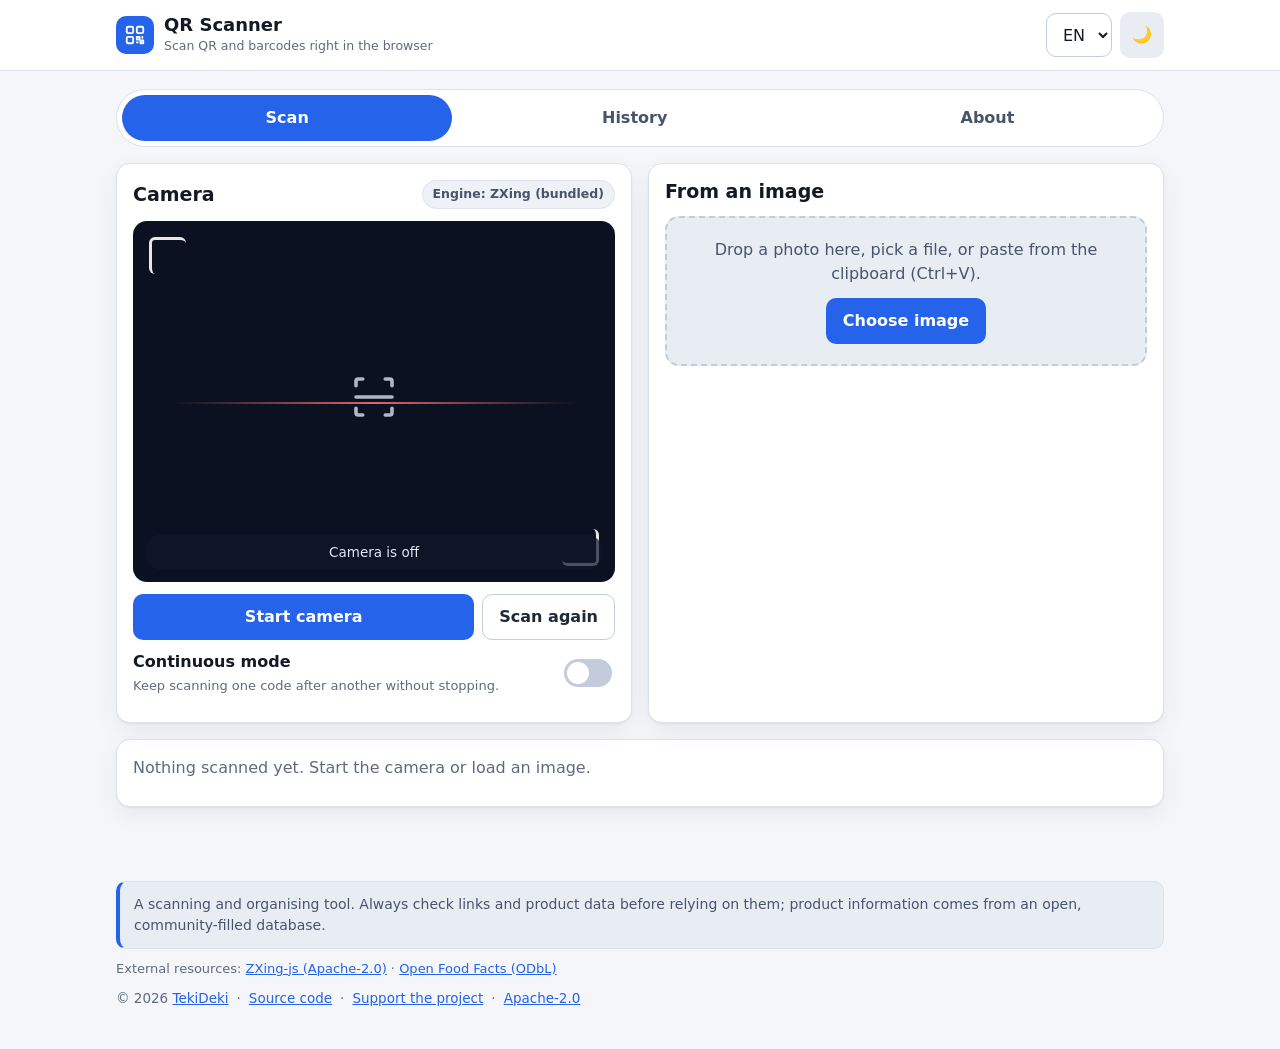
==== commit 3930948a: "Show the support button in the footer The only support button sat inside the About tab, which is hid" ====
--- a/index.html
+++ b/index.html
@@ -773,6 +773,8 @@
     <span aria-hidden="true">·</span>
     <a href="https://github.com/TekiDeki/QR-Scanner" target="_blank" rel="noopener noreferrer" data-i18n="footer_source">Source code</a>
     <span aria-hidden="true">·</span>
+    <a href="https://paypal.me/TekiDeki" target="_blank" rel="noopener noreferrer" class="support-link" data-i18n="donate_button">Support the project</a>
+    <span aria-hidden="true">·</span>
     <a href="https://tekideki.github.io/QR-Scanner/LICENSE" target="_blank" rel="noopener noreferrer" data-i18n="footer_license">Apache-2.0</a>
   </div>
 </footer>
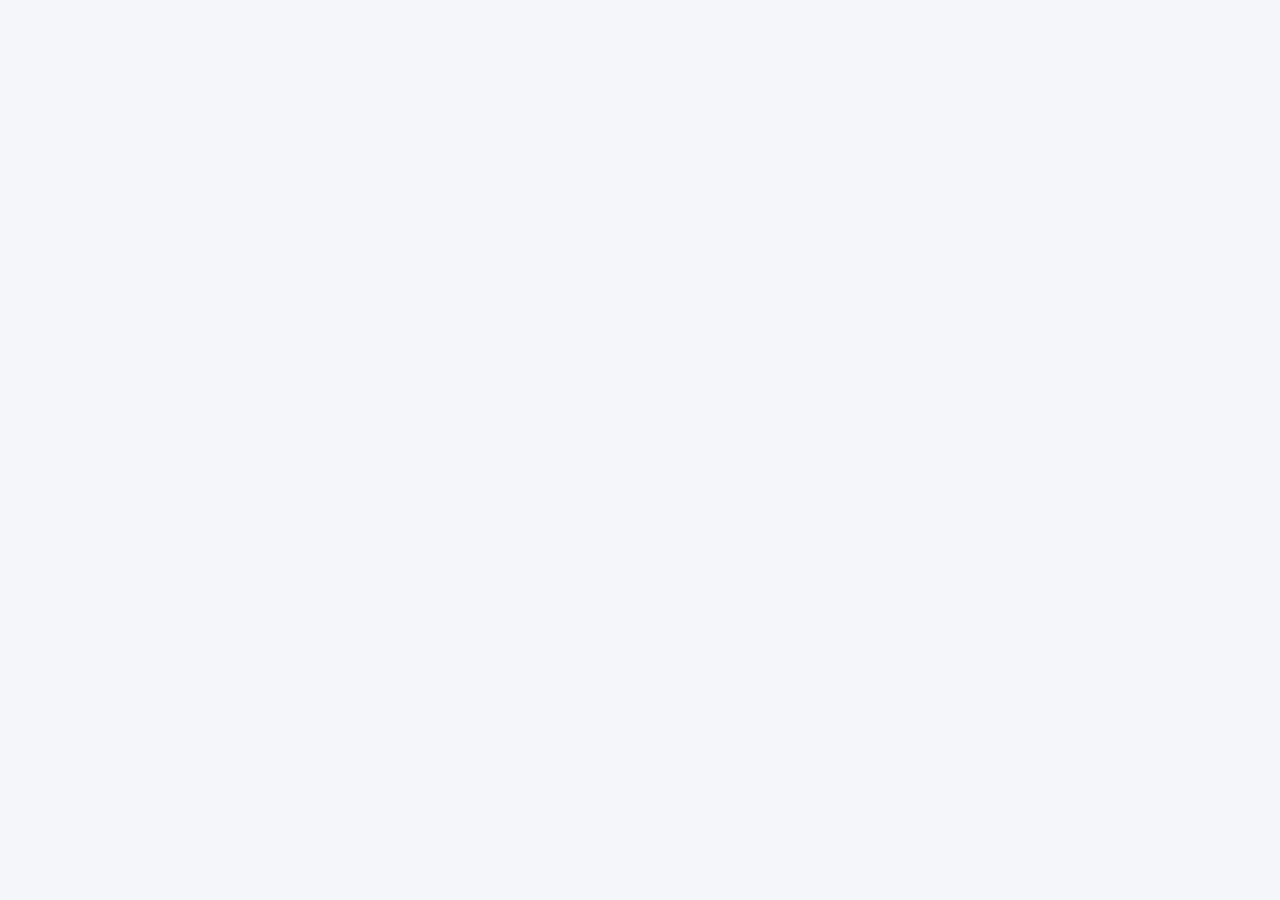
==== commit ee189eb3: "ecran mic: la 320px nimic nu mai iese din ecran (antet care se restrange, panouri cu min-width 0, im" ====
--- a/index.html
+++ b/index.html
@@ -2,6 +2,8 @@
 <html lang="en">
 <head>
 <meta charset="utf-8">
+<meta http-equiv="Content-Security-Policy" content="default-src 'self'; script-src 'self' 'unsafe-inline'; style-src 'self' 'unsafe-inline'; img-src 'self' data: blob:; font-src 'self' data:; media-src 'self' blob: data:; connect-src 'self' https://world.openfoodfacts.org; worker-src 'self' blob:; object-src 'none'; base-uri 'self'; upgrade-insecure-requests">
+<!-- CSP prin meta: GitHub Pages nu permite antete HTTP. Fara frame-ancestors/form-action, pe care meta nu le accepta. -->
 <meta name="viewport" content="width=device-width, initial-scale=1, viewport-fit=cover">
 <title>QR Scanner - TekiDeki</title>
 <meta name="description" content="Scan QR codes and barcodes in the browser, with product information from Open Food Facts. Local history, offline PWA, four languages.">
@@ -577,7 +579,31 @@
   .actions button, .actions .button { min-width: 0; flex: 1 1 45%; }
 }
 
+
+
+
+  /* regula casei: tinte de atingere pe mobil */
+  @media (pointer: coarse), (max-width: 700px) {
+    label:has(#continuousToggle), label[for="continuousToggle"] { min-height: 34px; display: flex; align-items: center; }
+    a { padding-block: 10px; }
+    a:not(:where(p, li, figcaption) a) { min-height: 34px; display: inline-flex; align-items: center; }
+    .support-link { min-height: 34px; display: inline-flex; align-items: center; }
+  }
 </style>
+
+<style id="ecran-mic">
+/* regula casei: ecrane mici (320px) - nimic nu are voie sa iasa din ecran.
+   Blocul sta la finalul <head>, deci invinge stilurile de mai sus fara sa le rescrie. */
+@media (max-width: 380px) {
+  html, body { max-width: 100%; overflow-x: hidden; }
+  img, svg, canvas, video, table { max-width: 100%; }
+  /* antetul: selectul de limba si butonul de tema se pot strange si trec pe randul urmator */
+  header .tools, header .controls, .topbar .tools, .topbar .controls, .tools, .controls { flex-wrap: wrap; min-width: 0; }
+  header select, .tools select, .controls select, select#lang, select#lang-select, #lang-select { max-width: 100%; min-width: 0; }
+  /* panourile si cardurile se largestesc la cat incape */
+  .panel, .card, .sheet, .action, .action-main, .action-side, .source-panel, .panel-heading { min-width: 0; max-width: 100%; }
+  .chips, #cityChips { flex-wrap: wrap; }
+}
 </head>
 <body>
 <a class="skip-link" href="#main" data-i18n="skip_to_content">Skip to content</a>
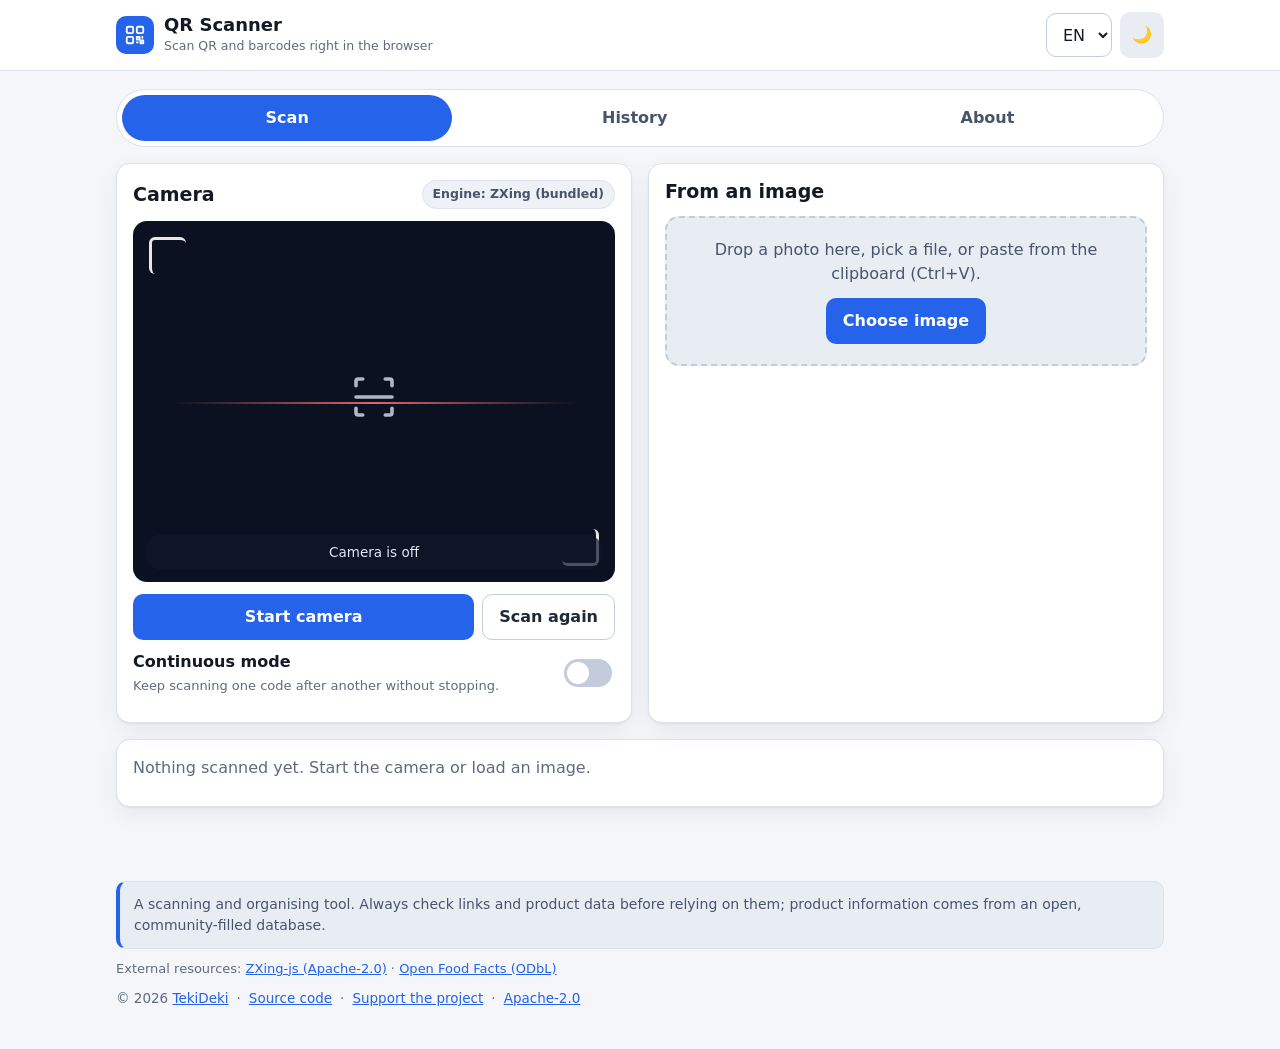
==== commit 86402b7c: "reparatie: blocul de stil pentru ecrane mici are acum </style> de inchidere Fara tag-ul de inchidere" ====
--- a/index.html
+++ b/index.html
@@ -604,6 +604,7 @@
   .panel, .card, .sheet, .action, .action-main, .action-side, .source-panel, .panel-heading { min-width: 0; max-width: 100%; }
   .chips, #cityChips { flex-wrap: wrap; }
 }
+</style>
 </head>
 <body>
 <a class="skip-link" href="#main" data-i18n="skip_to_content">Skip to content</a>
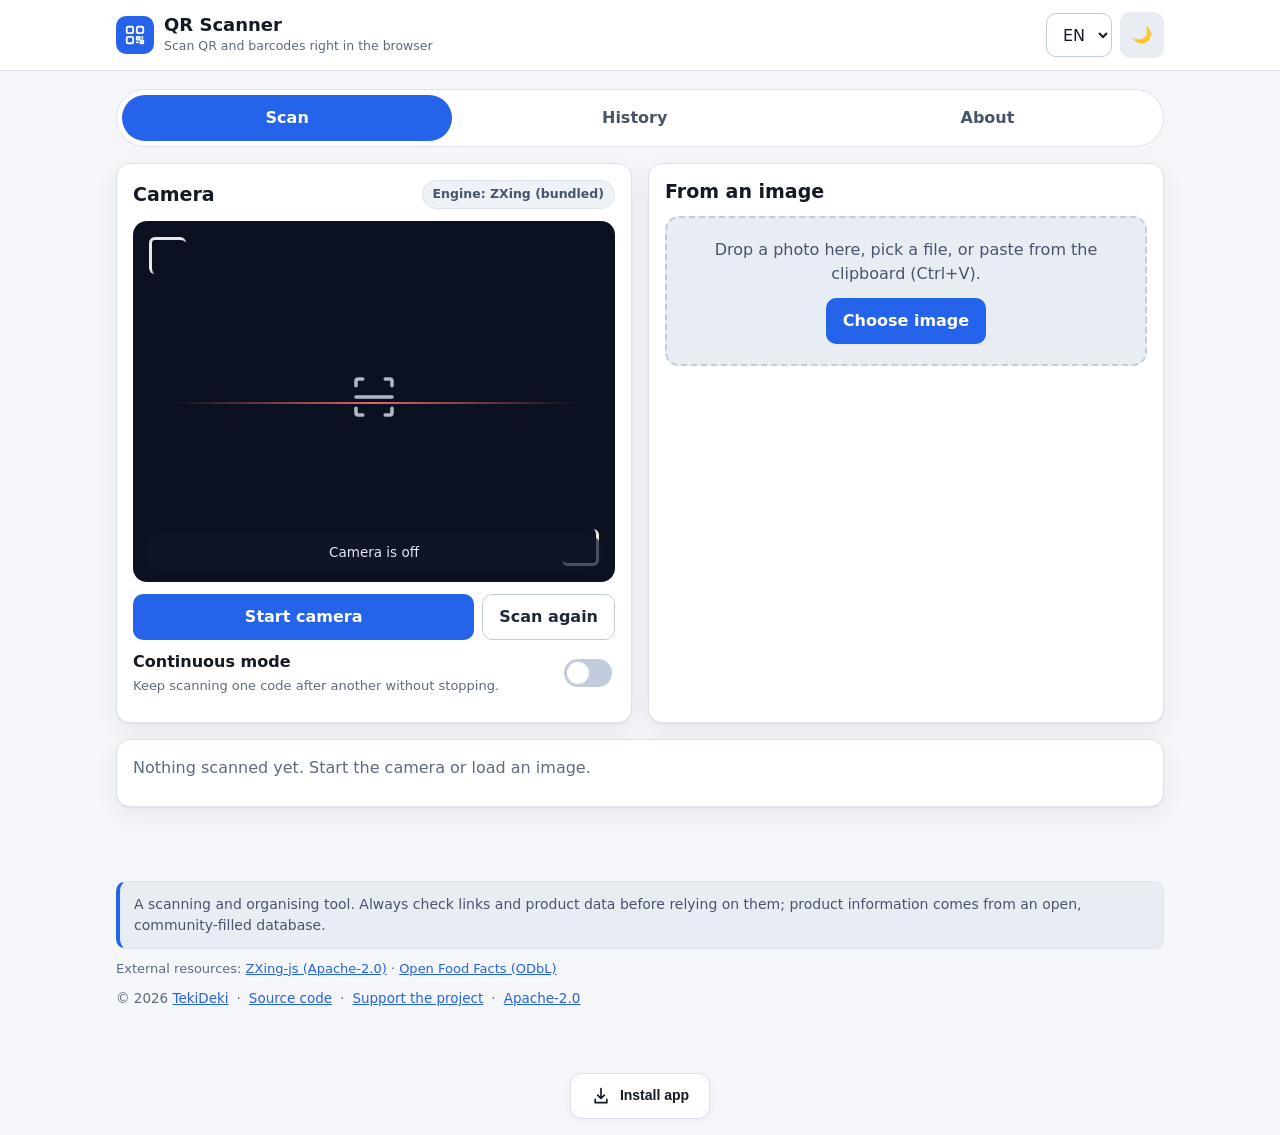
==== commit 5f323650: "use the shared install component (own install button removed)" ====
--- a/index.html
+++ b/index.html
@@ -605,6 +605,55 @@
   .chips, #cityChips { flex-wrap: wrap; }
 }
 </style>
+<style id="tinte-44">
+/* regula casei: pe telefon, tinta de atingere are cel putin 44x44px (WCAG 2.5.5, Apple HIG).
+   Se aplica doar pe pointer gros sau ecran mic, ca sa nu umfle interfata pe desktop.
+   `!important` e intentionat: e un prag de accesibilitate, nu o preferinta de stil, iar
+   fiecare unealta are propriile reguli de buton care ar castiga altfel.
+   Tabla jocurilor (`.cell`, `.tile`, `.slot`, `.key`) este lasata afara: acolo marimea
+   tintei e data de grila, nu de deget, si e tratata in blocul fiecarui joc. */
+@media (pointer: coarse), (max-width: 700px) {
+  html body :is(button, select, textarea, summary, [role="button"],
+      input:not([type="checkbox"]):not([type="radio"]):not([type="file"]):not([type="hidden"]),
+      label:has(input[type="checkbox"]), label:has(input[type="radio"]),
+      .check, .check-label, .switch, .btn, .button):not(.cell):not(.tile):not(.slot):not(.key) {
+    min-height: 44px !important;
+  }
+  html body :is(button, [role="button"], .btn, .button, .chip, .langbtn, .iconbtn, .icon-btn,
+      .btn-icon, .icon-button, .swatch, .switch, .tbtn, .buy, .skip):not(.cell):not(.tile):not(.slot):not(.key) {
+    display: inline-flex !important; align-items: center !important; justify-content: center !important;
+  }
+  html body :is(.iconbtn, .icon-btn, .btn-icon, .icon-button, .langbtn, .theme-toggle, .theme,
+      .swatch, .switch, .tbtn, .swap, .play-button, .stop-button, .undo, .buy,
+      .nav-btn, .editor-close, .round-btn, .chip-x, .close, .btn-close, .randomize-mini,
+      .history > button, .swatches > button) {
+    min-width: 44px !important; min-height: 44px !important;
+  }
+  html body :is(select, input[type="color"], input[type="number"], input[type="text"]) {
+    min-width: 44px !important;
+  }
+  html body :is(input[type="checkbox"], input[type="radio"]) { min-width: 24px !important; min-height: 24px !important; }
+  /* legaturile din afara textului curent (antet, subsol, navigatie); cele din propozitie
+     ramin legaturi de text, cum spune si exceptia pentru text din WCAG 2.5.5.
+     Cardurile-legatura isi pastreaza asezarea, doar inaltimea minima creste. */
+  html body a:not(p a):not(li a):not(td a):not(.gcard):not(.card) {
+    min-height: 44px !important; min-width: 44px !important;
+  }
+  html body :is(a.skip, .brand, a.buy) { display: inline-flex !important; align-items: center !important; }
+  /* barele care nu incapeau: se asaza pe doua randuri in loc sa iasa din ecran */
+  html body :is(nav, .nav, .navbar, .toolbar, .links, footer, .footnotes, .player-controls,
+      header, .topbar, .masthead, .app-header,
+      .topbar-actions, .header-actions, .hero-actions, .actions, .action-row,
+      .btn-row, .button-row, .controls, .controls-row, .filters,
+      .topbar-inner, .header-inner, .nav-inner, .bar-inner,
+      [class$="-inner"], [class$="-actions"]) {
+    flex-wrap: wrap !important;
+  }
+  html body input[type="range"] { height: 44px !important; }
+  /* campurile de fisier sunt suprapuse peste zona de tragere si nu trebuie sa iasa din ea */
+  html body :is(input[type="file"], input[type="color"], img, video, canvas) { max-width: 100% !important; }
+}
+</style>
 </head>
 <body>
 <a class="skip-link" href="#main" data-i18n="skip_to_content">Skip to content</a>
@@ -743,9 +792,6 @@
       <p data-i18n="about_attr_text"></p>
       <h3 data-i18n="about_install">Install</h3>
       <p data-i18n="about_install_text"></p>
-      <p>
-        <button type="button" class="btn-ghost" id="installBtn" data-i18n="install_button">Install the app</button>
-      </p>
       <h3 data-i18n="about_shortcuts">Shortcuts</h3>
       <p data-i18n="about_shortcuts_text"></p>
       <p class="small muted"><span class="kbd">Space</span> · <span class="kbd">Ctrl</span>+<span class="kbd">V</span> · <span class="kbd">1</span> <span class="kbd">2</span> <span class="kbd">3</span></p>
@@ -2706,25 +2752,6 @@
     toast(t('settings_cache_cleared'));
   }
 
-  // ---------- install prompt ----------
-  let installEvent = null;
-  window.addEventListener('beforeinstallprompt', event => {
-    event.preventDefault();
-    installEvent = event;
-    $('installWrap').hidden = false;
-  });
-  async function installApp() {
-    if (installEvent) {
-      installEvent.prompt();
-      try { await installEvent.userChoice; } catch (e) { /* ignore */ }
-      installEvent = null;
-      $('installWrap').hidden = true;
-      return;
-    }
-    const isIos = /iPad|iPhone|iPod/.test(navigator.userAgent);
-    toast(isIos ? t('install_hint_ios') : t('install_hint_other'));
-  }
-
   /* Language priority: explicit ?lang= link, then the saved choice, then the browser. */
   function pickInitialLang(params) {
     const requested = (params.get('lang') || '').toLowerCase();
@@ -2820,7 +2847,6 @@
     $('soundToggle').addEventListener('change', event => { settings.sound = event.target.checked; saveSettings(); });
     $('clearCache').addEventListener('click', clearProductCache);
     $('chooseImageBtn').addEventListener('click', () => $('imageInput').click());
-    $('installBtn').addEventListener('click', installApp);
     // header
     $('themeToggle').addEventListener('click', () => {
       settings.dark = document.documentElement.getAttribute('data-theme') !== 'dark';
@@ -2870,5 +2896,146 @@
 })();
 
 </script>
+<!-- Buton de instalare TekiDeki (Apache-2.0). Sursa: studio/unelte/install-app/ - acelasi bloc în toate uneltele. -->
+<style>
+/* App-scoped install controls. Uses each app's existing theme; no external assets. */
+#td-install-section{box-sizing:border-box;width:100%;max-width:1160px;flex-shrink:0;text-align:center;margin:24px auto 16px;padding:0 16px;color:var(--text,var(--text-color,#17233b))}
+#td-install-section[hidden],#td-install-dialog [hidden]{display:none!important}
+#td-install-button,#td-install-close{box-sizing:border-box;display:inline-flex;align-items:center;justify-content:center;gap:9px;width:auto;max-width:100%;min-height:46px;padding:11px 20px;border:1px solid var(--border,var(--border-color,#aab6c6));border-radius:12px;background:var(--card,var(--card-bg,var(--bg-2,#fff)));color:var(--text,var(--text-color,#17233b));font:600 14px/1.5 -apple-system,BlinkMacSystemFont,'Segoe UI',sans-serif;letter-spacing:normal;cursor:pointer;text-transform:none;white-space:normal;overflow-wrap:anywhere;box-shadow:0 2px 8px #0000000a;touch-action:manipulation}
+#td-install-button:hover,#td-install-close:hover{box-shadow:0 3px 14px #00000020}
+#td-install-button:focus-visible,#td-install-close:focus-visible{outline:3px solid currentColor;outline-offset:4px}
+#td-install-button:disabled{opacity:.65;cursor:wait}
+#td-install-button svg{flex:0 0 20px;width:20px;height:20px}
+#td-install-status{font:400 13px/1.6 -apple-system,BlinkMacSystemFont,'Segoe UI',sans-serif;color:inherit;max-width:600px;margin:10px auto 0;overflow-wrap:anywhere}
+#td-install-status:empty{display:none}
+#td-install-dialog{box-sizing:border-box;position:fixed;inset:0;width:480px;max-width:calc(100vw - 32px);max-height:calc(100vh - 32px);max-height:calc(100dvh - 32px);margin:auto;padding:24px;border:1px solid var(--border,var(--border-color,#aab6c6));border-radius:18px;background:var(--card,var(--card-bg,var(--bg-2,#fff)));color:var(--text,var(--text-color,#17233b));box-shadow:0 16px 64px #00000050;text-align:left;font:400 14px/1.65 -apple-system,BlinkMacSystemFont,'Segoe UI',sans-serif;overflow:auto;overflow-wrap:anywhere}
+#td-install-dialog::backdrop{background:#0009}
+#td-install-title{font:700 21px/1.3 -apple-system,BlinkMacSystemFont,'Segoe UI',sans-serif;color:inherit;margin:0 0 14px;letter-spacing:normal}
+#td-install-dialog p{font:inherit;color:inherit;margin:0 0 14px}
+#td-install-secure{font-weight:650!important}
+#td-install-close{margin-top:4px}
+@media(prefers-reduced-motion:reduce){#td-install-button,#td-install-close{transition:none!important}}
+</style>
+<section id="td-install-section" aria-label="App installation">
+  <button type="button" id="td-install-button" aria-haspopup="dialog" aria-controls="td-install-dialog"><svg aria-hidden="true" focusable="false" viewBox="0 0 24 24" width="20" height="20" fill="none" stroke="currentColor" stroke-width="2" stroke-linecap="round" stroke-linejoin="round"><path d="M12 3v12m-4-4 4 4 4-4M5 16v4h14v-4"/></svg><span id="td-install-label">Install app</span></button>
+  <p id="td-install-status" role="status" aria-live="polite"></p>
+</section>
+<dialog id="td-install-dialog" aria-labelledby="td-install-title" aria-describedby="td-install-intro">
+  <h2 id="td-install-title">Install this app</h2>
+  <p id="td-install-intro"></p>
+  <p id="td-install-secure" hidden></p>
+  <p id="td-install-ios"></p>
+  <p id="td-install-android"></p>
+  <p id="td-install-desktop"></p>
+  <p id="td-install-note"></p>
+  <button type="button" id="td-install-close" autofocus>Close</button>
+</dialog>
+<script>/* SPDX-License-Identifier: Apache-2.0
+ * Copyright 2026 Kristian Mario Mišković (TekiDeki).
+ * Optional native installation and honest browser-specific fallback. No storage or network calls. */
+(function () {
+  'use strict';
+  const translations = {
+    en: {
+      install:'Install app',title:'Install this app',close:'Close',
+      intro:'Install a web app or shortcut using your browser. Available options depend on the device and browser.',
+      ios:'iPhone / iPad: open this page in Safari. Tap Share → Add to Home Screen → Add. Enable “Open as Web App” if that option is shown.',
+      android:'Android: open the browser menu (⋮), then choose Install app or Add to Home screen, if available.',
+      desktop:'Desktop: use the install icon in the address bar or an Install this site as an app option in your browser menu, if available.',
+      note:'If no installation option is available, try a compatible browser such as Chrome or Edge, or save a bookmark. A browser tab cannot always detect an existing installation; you may already find the app in your launcher. This button cannot force installation.',
+      secure:'Installation needs HTTPS or localhost. Open the public HTTPS app instead of a downloaded file or an insecure HTTP address.',
+      error:'The native installation dialog could not be opened. You can use these browser steps instead.',
+      accepted:'Continue in your browser to finish installation.',dismissed:'Installation was not confirmed. You can try again later or use the browser menu.'
+    },
+    ro: {
+      install:'Instalează aplicația',title:'Instalează această aplicație',close:'Închide',
+      intro:'Instalează o aplicație web sau o scurtătură din browser. Opțiunile disponibile depind de dispozitiv și browser.',
+      ios:'iPhone / iPad: deschide pagina în Safari. Apasă Partajare → Adăugați pe ecranul principal → Adăugați. Activează „Deschideți ca aplicație web” dacă apare această opțiune.',
+      android:'Android: deschide meniul browserului (⋮), apoi alege Instalează aplicația sau Adaugă pe ecranul de pornire, dacă opțiunea există.',
+      desktop:'Calculator: folosește pictograma de instalare din bara de adrese sau opțiunea Instalează acest site ca aplicație din meniul browserului, dacă este disponibilă.',
+      note:'Dacă nu există opțiune de instalare, încearcă un browser compatibil, precum Chrome sau Edge, ori salvează un semn de carte. O filă de browser nu poate detecta mereu o instalare existentă; aplicația poate fi deja în lista ta de aplicații. Butonul nu poate forța instalarea.',
+      secure:'Instalarea necesită HTTPS sau localhost. Deschide aplicația publică HTTPS, nu un fișier descărcat sau o adresă HTTP nesigură.',
+      error:'Dialogul nativ de instalare nu a putut fi deschis. Poți urma pașii browserului de mai jos.',
+      accepted:'Continuă în browser pentru a finaliza instalarea.',dismissed:'Instalarea nu a fost confirmată. Poți încerca mai târziu sau din meniul browserului.'
+    },
+    'sr-latn': {
+      install:'Instaliraj aplikaciju',title:'Instaliraj ovu aplikaciju',close:'Zatvori',
+      intro:'Instalirajte veb-aplikaciju ili prečicu preko pregledača. Dostupne opcije zavise od uređaja i pregledača.',
+      ios:'iPhone / iPad: otvorite stranicu u Safari pregledaču. Izaberite Deli → Dodaj na početni ekran → Dodaj. Uključite „Otvori kao veb-aplikaciju” ako je ponuđeno.',
+      android:'Android: otvorite meni pregledača (⋮), zatim izaberite Instaliraj aplikaciju ili Dodaj na početni ekran, ako je dostupno.',
+      desktop:'Računar: koristite ikonu za instaliranje u adresnoj traci ili opciju Instaliraj ovaj sajt kao aplikaciju u meniju pregledača, ako postoji.',
+      note:'Ako nema opcije za instaliranje, pokušajte kompatibilan pregledač poput Chrome-a ili Edge-a, ili sačuvajte obeleživač. Kartica pregledača ne može uvek da prepozna postojeću instalaciju; aplikacija je možda već na vašoj listi aplikacija. Ovo dugme ne može da nametne instalaciju.',
+      secure:'Instalacija zahteva HTTPS ili localhost. Otvorite javnu HTTPS aplikaciju, a ne preuzetu datoteku ili nebezbednu HTTP adresu.',
+      error:'Izvorni dijalog za instalaciju nije mogao da se otvori. Umesto toga pratite ove korake u pregledaču.',
+      accepted:'Nastavite u pregledaču da završite instalaciju.',dismissed:'Instalacija nije potvrđena. Pokušajte kasnije ili preko menija pregledača.'
+    },
+    'sr-cyrl': {
+      install:'Инсталирај апликацију',title:'Инсталирај ову апликацију',close:'Затвори',
+      intro:'Инсталирајте веб-апликацију или пречицу преко прегледача. Доступне опције зависе од уређаја и прегледача.',
+      ios:'iPhone / iPad: отворите страницу у Safari прегледачу. Изаберите Дели → Додај на почетни екран → Додај. Укључите „Отвори као веб-апликацију” ако је понуђено.',
+      android:'Android: отворите мени прегледача (⋮), затим изаберите Инсталирај апликацију или Додај на почетни екран, ако је доступно.',
+      desktop:'Рачунар: користите икону за инсталирање у адресној траци или опцију Инсталирај овај сајт као апликацију у менију прегледача, ако постоји.',
+      note:'Ако нема опције за инсталирање, покушајте компатибилан прегледач попут Chrome-а или Edge-а, или сачувајте обележивач. Картица прегледача не може увек да препозна постојећу инсталацију; апликација је можда већ на вашој листи апликација. Ово дугме не може да наметне инсталацију.',
+      secure:'Инсталација захтева HTTPS или localhost. Отворите јавну HTTPS апликацију, а не преузету датотеку или небезбедну HTTP адресу.',
+      error:'Изворни дијалог за инсталацију није могао да се отвори. Уместо тога пратите ове кораке у прегледачу.',
+      accepted:'Наставите у прегледачу да завршите инсталацију.',dismissed:'Инсталација није потврђена. Покушајте касније или преко менија прегледача.'
+    }
+  };
+  const section=document.getElementById('td-install-section');
+  const button=document.getElementById('td-install-button');
+  const dialog=document.getElementById('td-install-dialog');
+  const status=document.getElementById('td-install-status');
+  const close=document.getElementById('td-install-close');
+  const standalone=matchMedia('(display-mode: standalone)');
+  const minimal=matchMedia('(display-mode: minimal-ui)');
+  const overlay=matchMedia('(display-mode: window-controls-overlay)');
+  let installed=false, pending=null, busy=false, error=false, statusKey=null;
+  function t(){
+    const lang=(document.documentElement.lang||'en').toLowerCase();
+    const key=lang.startsWith('sr')?(lang.includes('cyrl')?'sr-cyrl':'sr-latn'):lang.split('-')[0];
+    return Object.hasOwn(translations,key)?translations[key]:translations.en;
+  }
+  function isInstalled(){return installed||standalone.matches||minimal.matches||overlay.matches||navigator.standalone===true;}
+  function refresh(){
+    const text=t();section.hidden=isInstalled();
+    section.setAttribute('aria-label',text.title);
+    document.getElementById('td-install-label').textContent=text.install;
+    document.getElementById('td-install-title').textContent=text.title;
+    document.getElementById('td-install-intro').textContent=error?text.error:text.intro;
+    for(const key of ['ios','android','desktop','note','secure'])document.getElementById('td-install-'+key).textContent=text[key];
+    document.getElementById('td-install-secure').hidden=isSecureContext&&location.protocol!=='file:';
+    close.textContent=text.close;status.textContent=statusKey?text[statusKey]:'';
+    if(isInstalled()&&dialog.open)dialog.close();
+  }
+  function help(failed=false){
+    error=failed;refresh();
+    if(typeof dialog.showModal==='function'){if(!dialog.open)dialog.showModal();}
+    else {const text=t();alert([failed?text.error:text.intro,...(!isSecureContext||location.protocol==='file:'?[text.secure]:[]),text.ios,text.android,text.desktop,text.note].join('\n\n'));}
+  }
+  window.addEventListener('beforeinstallprompt',event=>{
+    if(isInstalled())return;event.preventDefault();pending=event;refresh();
+  });
+  button.addEventListener('click',async()=>{
+    if(busy||isInstalled())return;
+    if(!pending||!isSecureContext||location.protocol==='file:'){help();return;}
+    const prompt=pending;pending=null;busy=true;button.disabled=true;statusKey=null;refresh();
+    try{
+      await prompt.prompt();
+      const choice=await prompt.userChoice;
+      if(!isInstalled())statusKey=choice?.outcome==='accepted'?'accepted':'dismissed';
+    }catch(_){help(true);}
+    finally{busy=false;button.disabled=false;refresh();}
+  });
+  close.addEventListener('click',()=>dialog.close());
+  window.addEventListener('appinstalled',()=>{installed=true;pending=null;statusKey=null;refresh();});
+  for(const query of [standalone,minimal,overlay]){
+    if(query.addEventListener)query.addEventListener('change',refresh);
+    else if(query.addListener)query.addListener(refresh);
+  }
+  refresh();
+  new MutationObserver(refresh).observe(document.documentElement,{attributes:true,attributeFilter:['lang']});
+})();
+</script>
+
 </body>
 </html>
